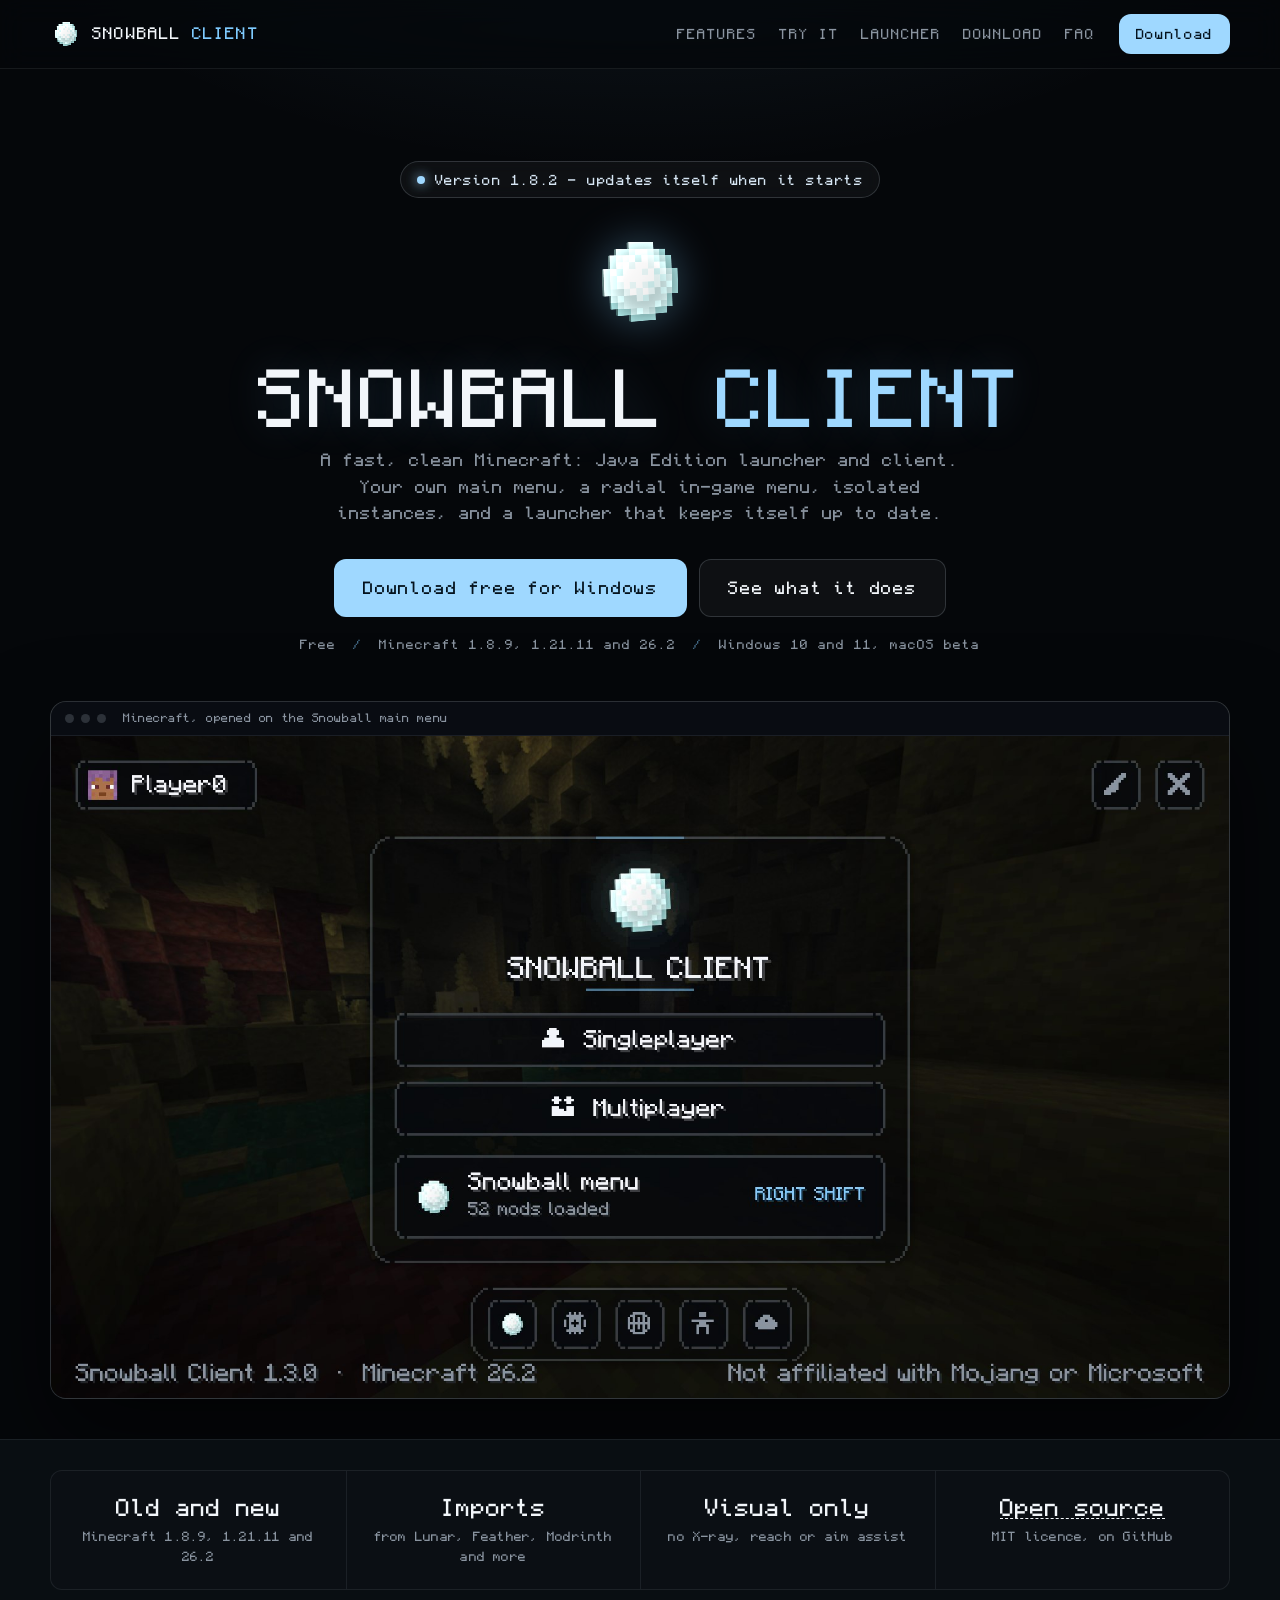
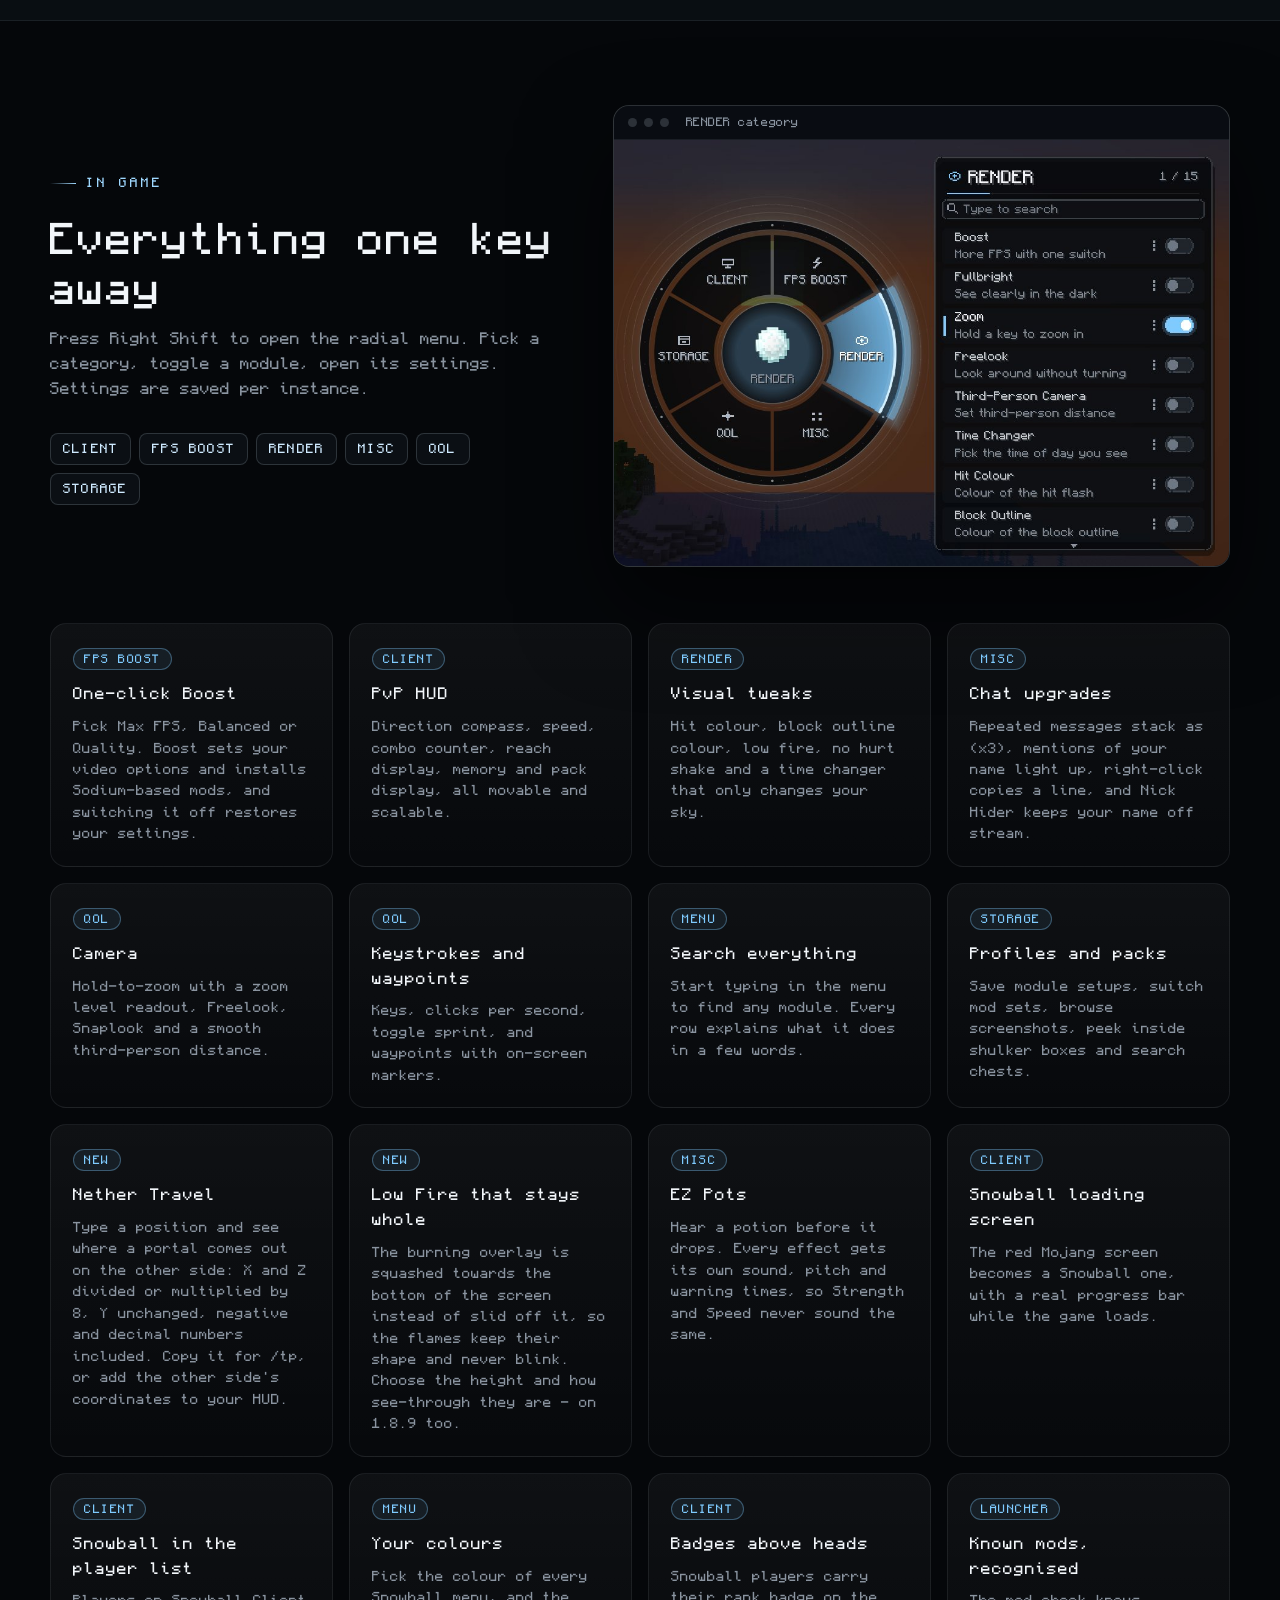
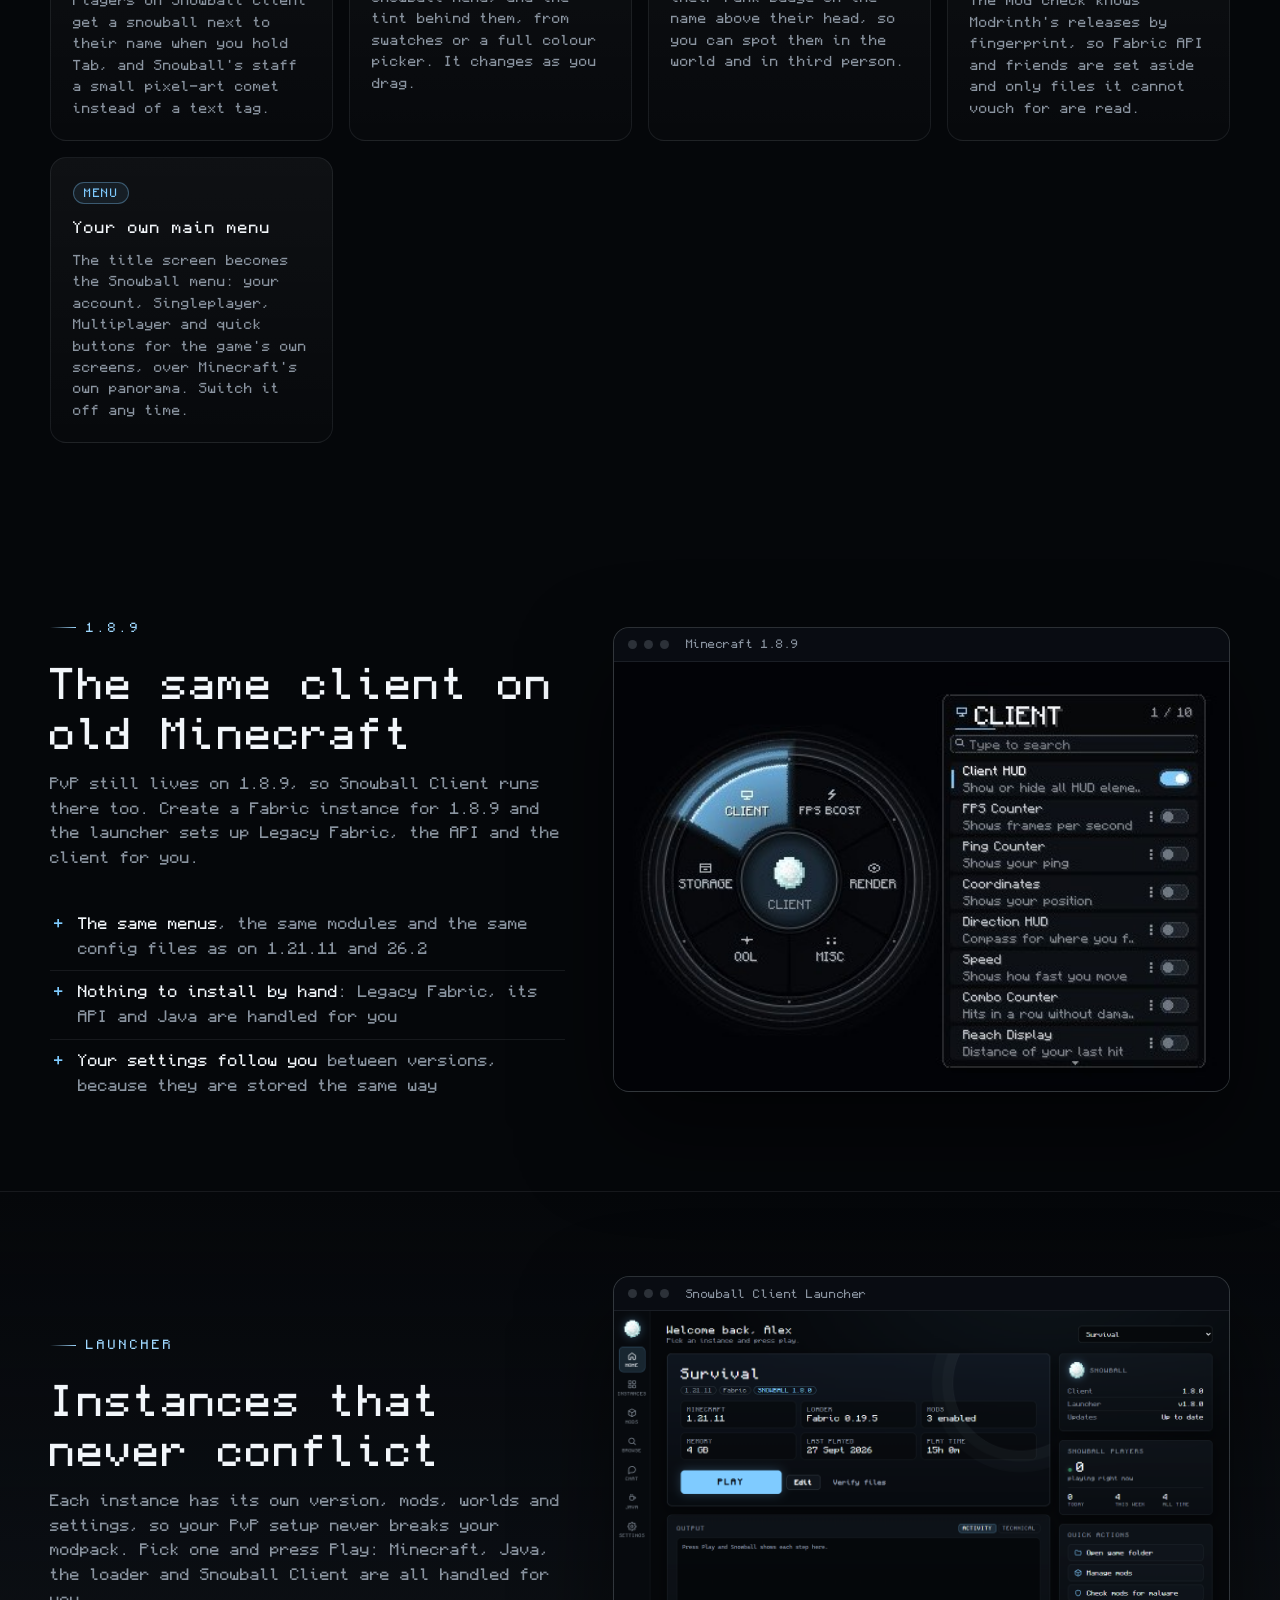
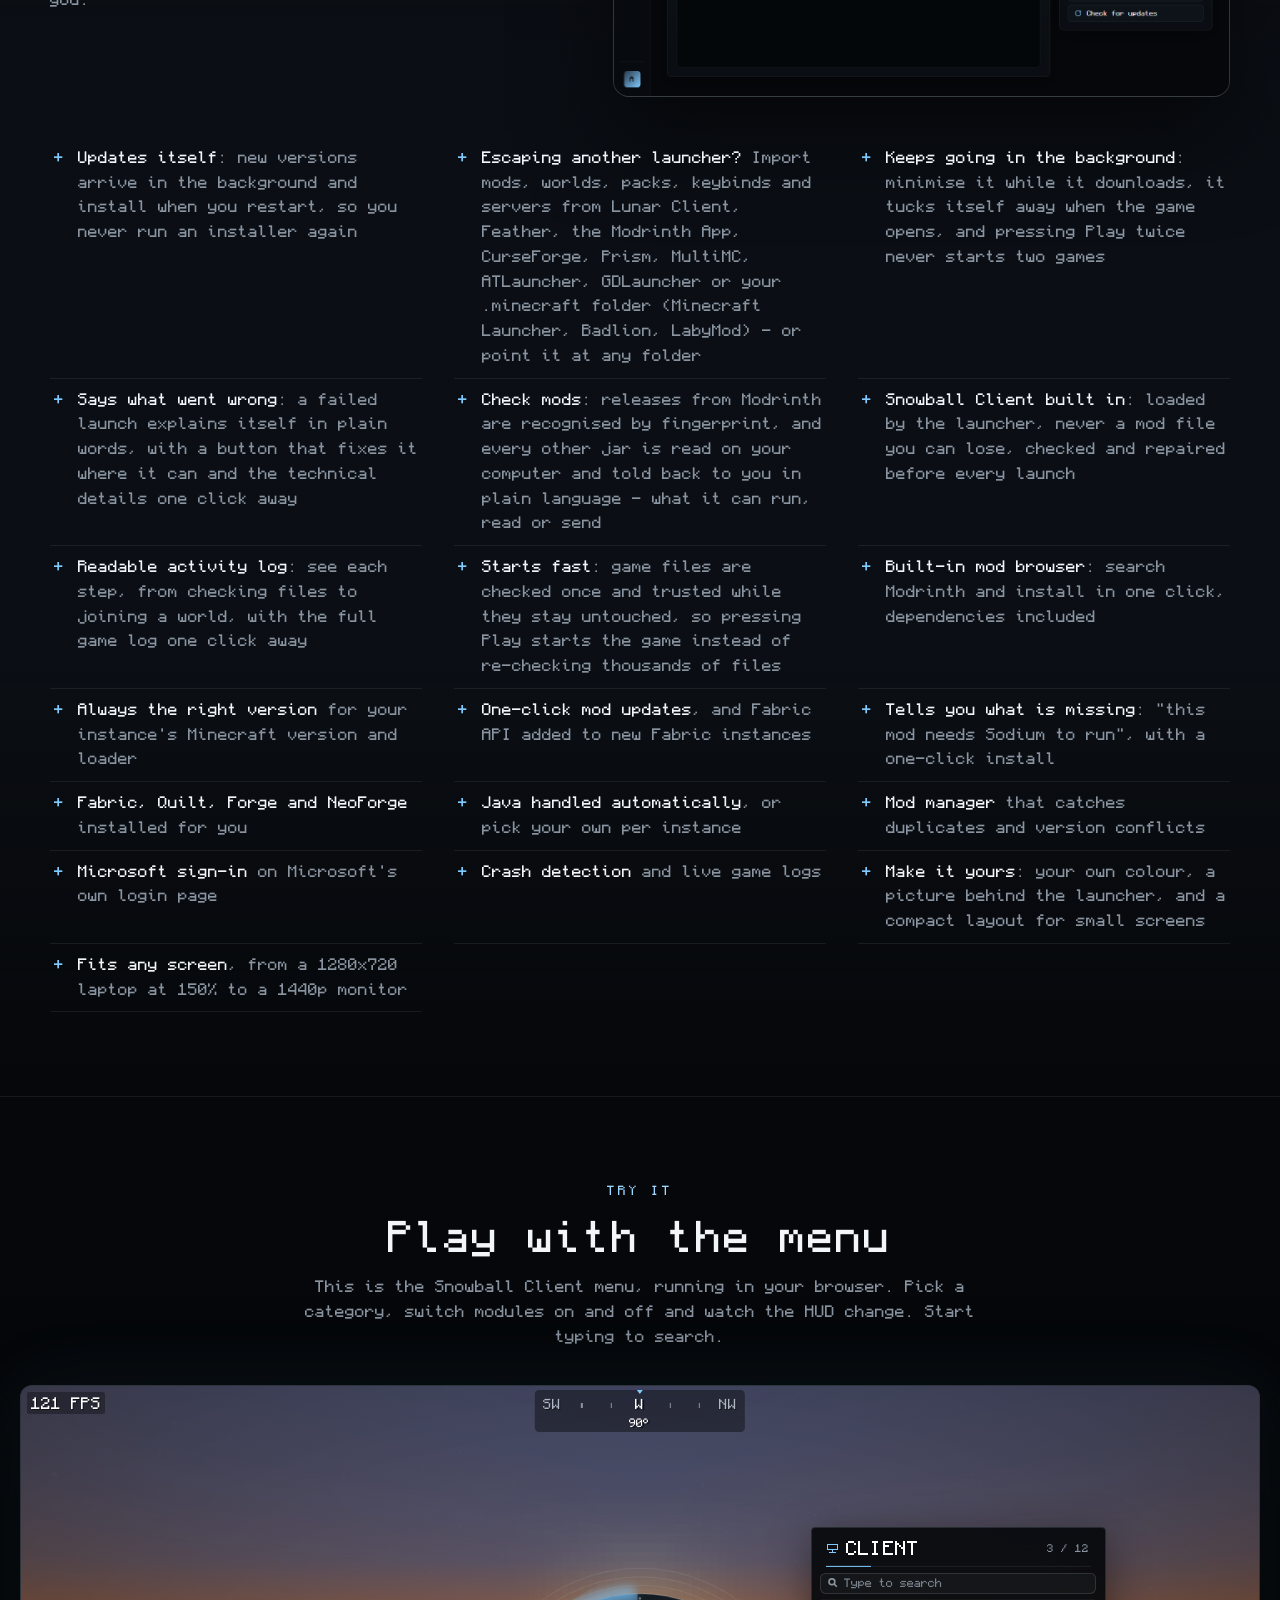
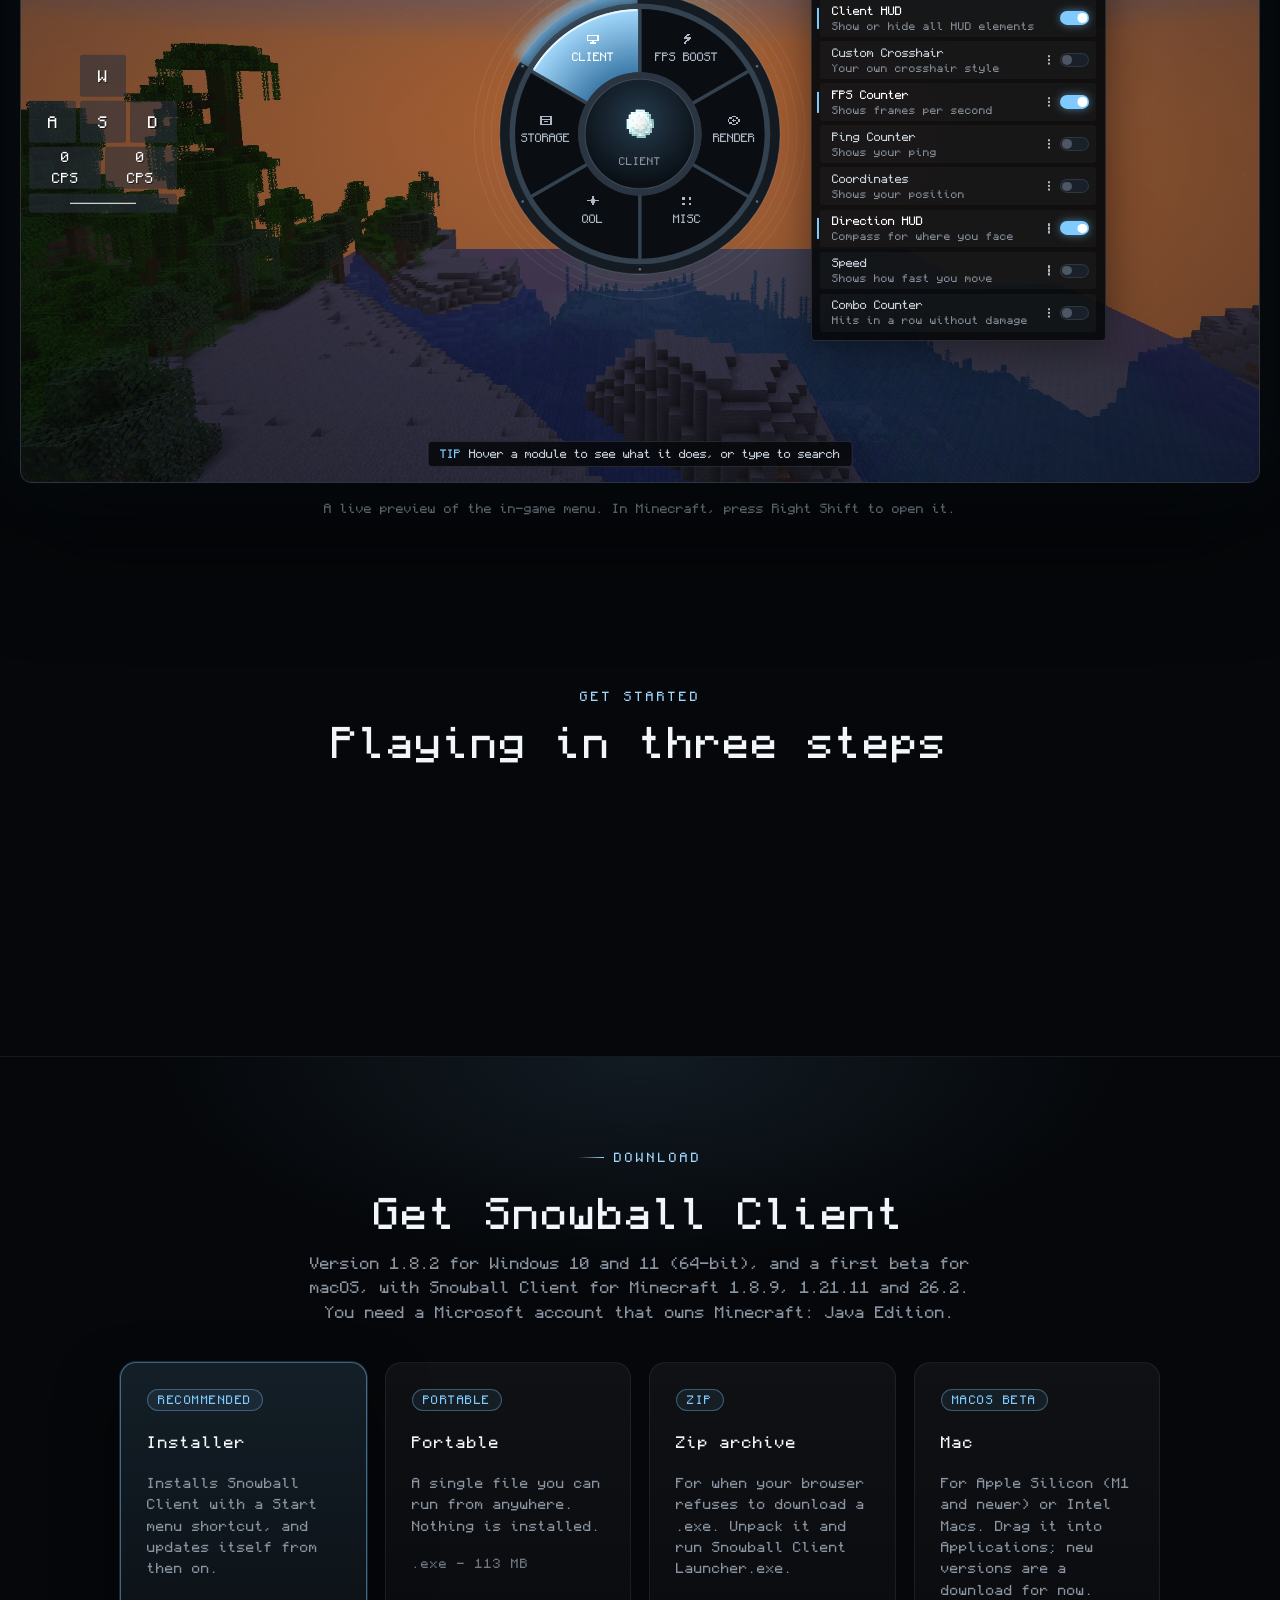
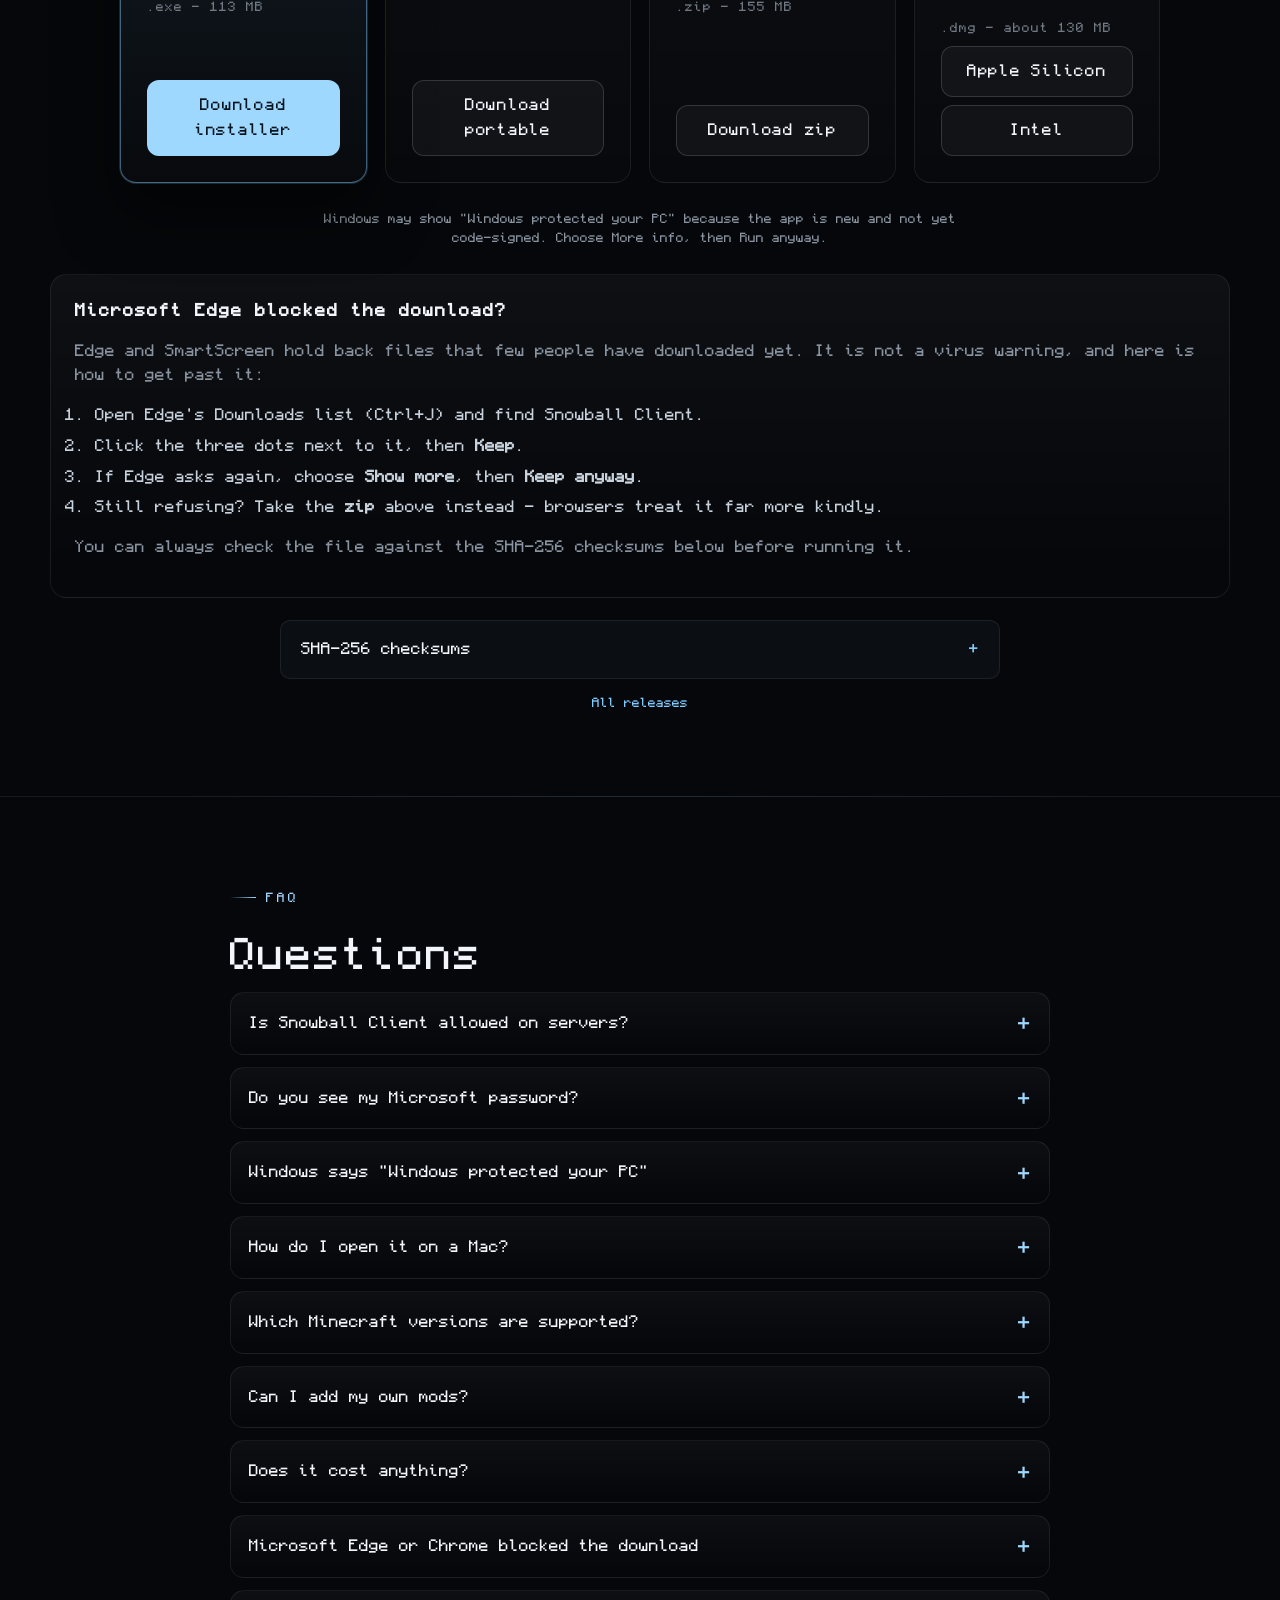
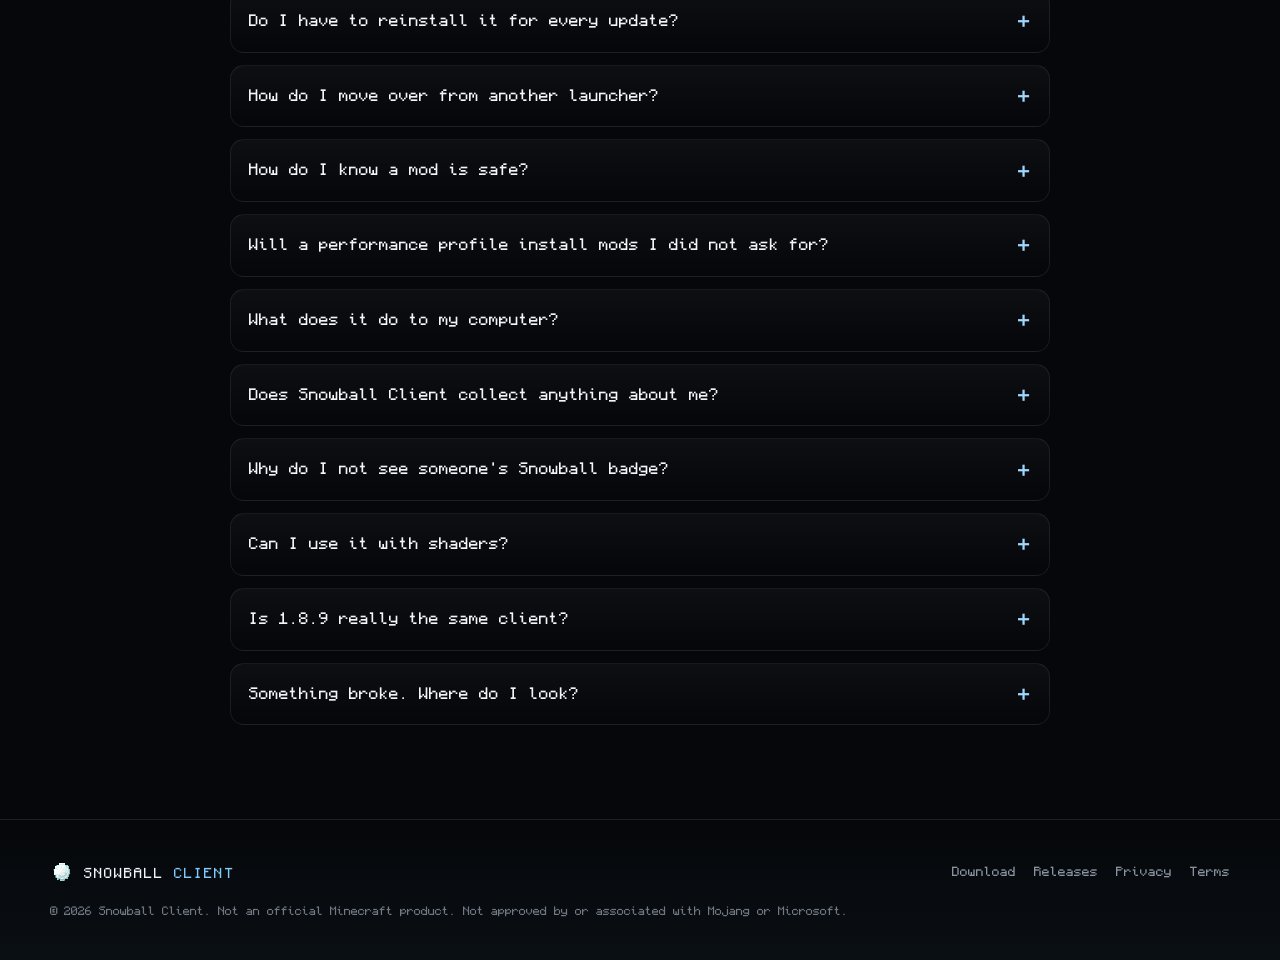
==== index.html @ dfc3d3fc "1.8.2: downloads and checksums; 1.7.0 to 1.8.1 need one manual install" ====
<!doctype html>
<html lang="en">
  <head>
    <meta charset="utf-8" />
    <meta name="viewport" content="width=device-width, initial-scale=1" />
    <title>Snowball Client - Minecraft launcher and client</title>
    <meta name="description" content="Snowball Client is a free Minecraft: Java Edition launcher with a built-in client for 1.8.9, 1.21.11 and 26.2: its own main menu, a radial in-game menu, HUD modules, one-click performance mods, a mod browser and isolated instances." />
    <link rel="canonical" href="https://snowball.krakensmp.xyz/" />
    <meta property="og:type" content="website" />
    <meta property="og:url" content="https://snowball.krakensmp.xyz/" />
    <meta property="og:title" content="Snowball Client" />
    <meta property="og:description" content="A clean, fast Minecraft launcher and client. Instances, performance profiles and a radial in-game menu." />
    <meta property="og:image" content="https://snowball.krakensmp.xyz/assets/menu-client.jpg" />
    <meta name="twitter:card" content="summary_large_image" />
    <meta name="theme-color" content="#05070a" />
    <link rel="icon" type="image/png" href="assets/logo.png" />
    <link rel="stylesheet" href="styles.css?v=5" />
    <link rel="stylesheet" href="demo.css?v=1" />
    <link rel="stylesheet" href="refresh.css?v=1" />
    <link rel="stylesheet" href="polish.css?v=2" />
    <script>document.documentElement.classList.add('js');</script>
  </head>
  <body>
    <header class="site-header">
      <div class="wrap">
        <a class="brand" href="index.html"><img src="assets/logo.png" alt="" />SNOWBALL <span>CLIENT</span></a>
        <nav class="nav" aria-label="Main">
          <a href="#features">FEATURES</a>
          <a href="#try">TRY IT</a>
          <a href="#launcher">LAUNCHER</a>
          <a href="#download">DOWNLOAD</a>
          <a href="#faq">FAQ</a>
        </nav>
        <a class="btn primary small" href="#download">Download</a>
      </div>
    </header>

    <main>
      <section class="hero">
        <div class="snow" aria-hidden="true"></div>
        <div class="wrap">
          <a class="pill" href="#download"><span class="dot"></span>Version 1.8.2 - updates itself when it starts</a>
          <img class="hero-logo" src="assets/logo.png" alt="Snowball Client logo" width="112" height="112" />
          <h1>SNOWBALL <span>CLIENT</span></h1>
          <p class="lead">A fast, clean Minecraft: Java Edition launcher and client. Your own main menu, a radial in-game menu, isolated instances, and a launcher that keeps itself up to date.</p>
          <div class="hero-actions">
            <a class="btn primary big" href="#download">Download free for Windows</a>
            <a class="btn big" href="#features">See what it does</a>
          </div>
          <p class="hero-meta">Free <b>/</b> Minecraft 1.8.9, 1.21.11 and 26.2 <b>/</b> Windows 10 and 11, macOS beta</p>

          <figure class="window hero-shot reveal">
            <div class="window-bar"><i></i><i></i><i></i><span>Minecraft, opened on the Snowball main menu</span></div>
            <img src="assets/menu-main.jpg" alt="The Snowball Client main menu in Minecraft: the logo, Singleplayer, Multiplayer and a Snowball menu card over the game's panorama" width="1920" height="1080" />
          </figure>
        </div>
      </section>

      <section class="stats-band" aria-label="At a glance">
        <div class="wrap stats facts">
          <div><strong>Old and new</strong><span>Minecraft 1.8.9, 1.21.11 and 26.2</span></div>
          <div><strong>Imports</strong><span>from Lunar, Feather, Modrinth and more</span></div>
          <div><strong>Visual only</strong><span>no X-ray, reach or aim assist</span></div>
          <div><strong><a href="https://github.com/met4a/snowball-client">Open source</a></strong><span>MIT licence, on GitHub</span></div>
        </div>
      </section>

      <section id="features">
        <div class="wrap">
          <div class="split reveal">
            <div>
              <p class="section-title">IN GAME</p>
              <h2 class="section-heading">Everything one key away</h2>
              <p class="section-lead">Press Right Shift to open the radial menu. Pick a category, toggle a module, open its settings. Settings are saved per instance.</p>
              <ul class="cats">
                <li>CLIENT</li><li>FPS BOOST</li><li>RENDER</li><li>MISC</li><li>QOL</li><li>STORAGE</li>
              </ul>
            </div>
            <figure class="window">
              <div class="window-bar"><i></i><i></i><i></i><span>RENDER category</span></div>
              <img src="assets/menu-render.jpg" alt="The RENDER category of the radial menu, each module with a short description" width="1010" height="700" loading="lazy" />
            </figure>
          </div>

          <div class="grid">
            <div class="card reveal"><span class="tag">FPS BOOST</span><h3>One-click Boost</h3><p>Pick Max FPS, Balanced or Quality. Boost sets your video options and installs Sodium-based mods, and switching it off restores your settings.</p></div>
            <div class="card reveal"><span class="tag">CLIENT</span><h3>PvP HUD</h3><p>Direction compass, speed, combo counter, reach display, memory and pack display, all movable and scalable.</p></div>
            <div class="card reveal"><span class="tag">RENDER</span><h3>Visual tweaks</h3><p>Hit colour, block outline colour, low fire, no hurt shake and a time changer that only changes your sky.</p></div>
            <div class="card reveal"><span class="tag">MISC</span><h3>Chat upgrades</h3><p>Repeated messages stack as (x3), mentions of your name light up, right-click copies a line, and Nick Hider keeps your name off stream.</p></div>
            <div class="card reveal"><span class="tag">QOL</span><h3>Camera</h3><p>Hold-to-zoom with a zoom level readout, Freelook, Snaplook and a smooth third-person distance.</p></div>
            <div class="card reveal"><span class="tag">QOL</span><h3>Keystrokes and waypoints</h3><p>Keys, clicks per second, toggle sprint, and waypoints with on-screen markers.</p></div>
            <div class="card reveal"><span class="tag">MENU</span><h3>Search everything</h3><p>Start typing in the menu to find any module. Every row explains what it does in a few words.</p></div>
            <div class="card reveal"><span class="tag">STORAGE</span><h3>Profiles and packs</h3><p>Save module setups, switch mod sets, browse screenshots, peek inside shulker boxes and search chests.</p></div>
            <div class="card reveal"><span class="tag">NEW</span><h3>Nether Travel</h3><p>Type a position and see where a portal comes out on the other side: X and Z divided or multiplied by 8, Y unchanged, negative and decimal numbers included. Copy it for /tp, or add the other side's coordinates to your HUD.</p></div>
            <div class="card reveal"><span class="tag">NEW</span><h3>Low Fire that stays whole</h3><p>The burning overlay is squashed towards the bottom of the screen instead of slid off it, so the flames keep their shape and never blink. Choose the height and how see-through they are - on 1.8.9 too.</p></div>
            <div class="card reveal"><span class="tag">MISC</span><h3>EZ Pots</h3><p>Hear a potion before it drops. Every effect gets its own sound, pitch and warning times, so Strength and Speed never sound the same.</p></div>
            <div class="card reveal"><span class="tag">CLIENT</span><h3>Snowball loading screen</h3><p>The red Mojang screen becomes a Snowball one, with a real progress bar while the game loads.</p></div>
            <div class="card reveal"><span class="tag">CLIENT</span><h3>Snowball in the player list</h3><p>Players on Snowball Client get a snowball next to their name when you hold Tab, and Snowball's staff a small pixel-art comet instead of a text tag.</p></div>
            <div class="card reveal"><span class="tag">MENU</span><h3>Your colours</h3><p>Pick the colour of every Snowball menu, and the tint behind them, from swatches or a full colour picker. It changes as you drag.</p></div>
            <div class="card reveal"><span class="tag">CLIENT</span><h3>Badges above heads</h3><p>Snowball players carry their rank badge on the name above their head, so you can spot them in the world and in third person.</p></div>
            <div class="card reveal"><span class="tag">LAUNCHER</span><h3>Known mods, recognised</h3><p>The mod check knows Modrinth's releases by fingerprint, so Fabric API and friends are set aside and only files it cannot vouch for are read.</p></div>
            <div class="card reveal"><span class="tag">MENU</span><h3>Your own main menu</h3><p>The title screen becomes the Snowball menu: your account, Singleplayer, Multiplayer and quick buttons for the game's own screens, over Minecraft's own panorama. Switch it off any time.</p></div>
          </div>
        </div>
      </section>

      <section id="legacy">
        <div class="wrap split reveal">
          <div>
            <p class="section-title">1.8.9</p>
            <h2 class="section-heading">The same client on old Minecraft</h2>
            <p class="section-lead">PvP still lives on 1.8.9, so Snowball Client runs there too. Create a Fabric instance for 1.8.9 and the launcher sets up Legacy Fabric, the API and the client for you.</p>
            <ul class="checks">
              <li><strong>The same menus</strong>, the same modules and the same config files as on 1.21.11 and 26.2</li>
              <li><strong>Nothing to install by hand</strong>: Legacy Fabric, its API and Java are handled for you</li>
              <li><strong>Your settings follow you</strong> between versions, because they are stored the same way</li>
            </ul>
          </div>
          <figure class="window">
            <div class="window-bar"><i></i><i></i><i></i><span>Minecraft 1.8.9</span></div>
            <img src="assets/menu-189.jpg?v=2" alt="The Snowball Client radial menu running on Minecraft 1.8.9" width="474" height="330" loading="lazy" />
          </figure>
        </div>
      </section>

      <section id="launcher" class="alt">
        <div class="wrap">
          <div class="split reverse reveal launcher-intro">
            <div>
              <p class="section-title">LAUNCHER</p>
              <h2 class="section-heading">Instances that never conflict</h2>
              <p class="section-lead">Each instance has its own version, mods, worlds and settings, so your PvP setup never breaks your modpack. Pick one and press Play: Minecraft, Java, the loader and Snowball Client are all handled for you.</p>
            </div>
            <figure class="window">
              <div class="window-bar"><i></i><i></i><i></i><span>Snowball Client Launcher</span></div>
              <img src="assets/launcher-home.png?v=3" alt="The Snowball Client launcher home page: the selected instance with its version, loader, mods and memory, a Play button, and the Snowball player count" width="1280" height="800" loading="lazy" />
            </figure>
          </div>
          <ul class="checks columns reveal">
              <li><strong>Updates itself</strong>: new versions arrive in the background and install when you restart, so you never run an installer again</li>
              <li><strong>Escaping another launcher?</strong> Import mods, worlds, packs, keybinds and servers from Lunar Client, Feather, the Modrinth App, CurseForge, Prism, MultiMC, ATLauncher, GDLauncher or your .minecraft folder (Minecraft Launcher, Badlion, LabyMod) - or point it at any folder</li>
              <li><strong>Keeps going in the background</strong>: minimise it while it downloads, it tucks itself away when the game opens, and pressing Play twice never starts two games</li>
              <li><strong>Says what went wrong</strong>: a failed launch explains itself in plain words, with a button that fixes it where it can and the technical details one click away</li>
              <li><strong>Check mods</strong>: releases from Modrinth are recognised by fingerprint, and every other jar is read on your computer and told back to you in plain language - what it can run, read or send</li>
              <li><strong>Snowball Client built in</strong>: loaded by the launcher, never a mod file you can lose, checked and repaired before every launch</li>
              <li><strong>Readable activity log</strong>: see each step, from checking files to joining a world, with the full game log one click away</li>
              <li><strong>Starts fast</strong>: game files are checked once and trusted while they stay untouched, so pressing Play starts the game instead of re-checking thousands of files</li>
              <li><strong>Built-in mod browser</strong>: search Modrinth and install in one click, dependencies included</li>
              <li><strong>Always the right version</strong> for your instance's Minecraft version and loader</li>
              <li><strong>One-click mod updates</strong>, and Fabric API added to new Fabric instances</li>
              <li><strong>Tells you what is missing</strong>: "this mod needs Sodium to run", with a one-click install</li>
              <li><strong>Fabric, Quilt, Forge and NeoForge</strong> installed for you</li>
              <li><strong>Java handled automatically</strong>, or pick your own per instance</li>
              <li><strong>Mod manager</strong> that catches duplicates and version conflicts</li>
              <li><strong>Microsoft sign-in</strong> on Microsoft's own login page</li>
              <li><strong>Crash detection</strong> and live game logs</li>
              <li><strong>Make it yours</strong>: your own colour, a picture behind the launcher, and a compact layout for small screens</li>
              <li><strong>Fits any screen</strong>, from a 1280x720 laptop at 150% to a 1440p monitor</li>
          </ul>
        </div>
      </section>

      <section id="try">
        <div class="wrap wide">
          <p class="section-title center">TRY IT</p>
          <h2 class="section-heading center">Play with the menu</h2>
          <p class="section-lead center">This is the Snowball Client menu, running in your browser. Pick a category, switch modules on and off and watch the HUD change. Start typing to search.</p>
          <div class="demo" id="demo">
            <div class="demo-in">
              <div class="demo-scene" aria-hidden="true"></div>
              <div class="demo-hud" aria-hidden="true">
                <div class="hud-tl">
                  <span class="hud-text" data-hud="fps_counter"><span data-v="fps">144</span> FPS</span>
                  <span class="hud-text" data-hud="ping_display"><span data-v="ping">21</span> ms</span>
                  <span class="hud-text" data-hud="coordinates">XYZ 118 101 178  WEST</span>
                  <span class="hud-text" data-hud="cps_counter"><span data-v="cps">0 | 0</span> CPS</span>
                  <span class="hud-text" data-hud="speed_display"><span data-v="speed">0.00</span> b/s</span>
                </div>
                <div class="hud-tr">
                  <span class="hud-text" data-hud="clock" data-v="clock">12:00</span>
                  <span class="hud-text" data-hud="session_timer">Session <span data-v="session">00:00</span></span>
                  <span class="hud-text" data-hud="server_info">krakensmp.xyz</span>
                  <span class="hud-text" data-hud="memory_usage">Mem <span data-v="mem">34%  1394/4096 MB</span></span>
                </div>
                <div class="hud-dir" data-hud="direction_hud">
                  <div class="hud-dir-strip"></div>
                  <span class="deg" data-v="deg">90&deg;</span>
                </div>
                <div class="hud-center">
                  <span class="hud-text" data-hud="combo_counter" data-needs="combat"><span data-v="combo">0</span> Combo</span>
                  <span class="hud-text" data-hud="reach_display" data-needs="combat"><span data-v="reach">0.00</span> blocks</span>
                </div>
                <div class="hud-keys" data-hud="keystrokes">
                  <span class="hud-key w" data-key="w">W</span>
                  <span class="hud-key a" data-key="a">A</span>
                  <span class="hud-key" data-key="s">S</span>
                  <span class="hud-key" data-key="d">D</span>
                  <span class="hud-key wide3" data-key="lmb"><span data-v="lcps">0</span> CPS</span>
                  <span class="hud-key wide3" data-key="rmb"><span data-v="rcps">0</span> CPS</span>
                  <span class="hud-key space" data-key="space"></span>
                </div>
                <div class="hud-text hud-sprint" data-hud="toggle_sprint">[Sprinting (Toggled)]</div>
                <div class="hud-toast"><b></b><span></span></div>
              </div>
              <svg class="wheel" viewBox="-124 -124 248 248" aria-label="Menu categories"></svg>
              <div class="panel" role="group"></div>
              <p class="demo-tip" aria-live="polite"></p>
            </div>
            <noscript><img src="assets/menu-client.jpg" alt="The Snowball Client radial menu in game" width="1920" height="1080" /></noscript>
          </div>
          <p class="note demo-note">A live preview of the in-game menu. In Minecraft, press Right Shift to open it.</p>
        </div>
      </section>
      <script src="demo.js?v=3" defer></script>

      <section class="steps-section">
        <div class="wrap">
          <p class="section-title center">GET STARTED</p>
          <h2 class="section-heading center">Playing in three steps</h2>
          <ol class="steps">
            <li class="card reveal"><span class="num">1</span><h3>Download</h3><p>Grab the installer or the portable version below.</p></li>
            <li class="card reveal"><span class="num">2</span><h3>Sign in</h3><p>Use your Microsoft account on Microsoft's own login page.</p></li>
            <li class="card reveal"><span class="num">3</span><h3>Press Play</h3><p>The launcher downloads Minecraft, Java and your mods for you.</p></li>
          </ol>
        </div>
      </section>

      <section id="download" class="download">
        <div class="wrap">
          <p class="section-title">DOWNLOAD</p>
          <h2 class="section-heading">Get Snowball Client</h2>
          <p class="section-lead center">Version 1.8.2 for Windows 10 and 11 (64-bit), and a first beta for macOS, with Snowball Client for Minecraft 1.8.9, 1.21.11 and 26.2. You need a Microsoft account that owns Minecraft: Java Edition.</p>
          <div class="options">
            <div class="card featured reveal">
              <span class="tag">RECOMMENDED</span>
              <h3>Installer</h3>
              <p>Installs Snowball Client with a Start menu shortcut, and updates itself from then on.</p>
              <p class="size">.exe - 113 MB</p>
              <a class="btn primary" href="https://github.com/met4a/snowball-website/releases/download/v1.8.2/SnowballClient-1.8.2-setup.exe">Download installer</a>
            </div>
            <div class="card reveal">
              <span class="tag">PORTABLE</span>
              <h3>Portable</h3>
              <p>A single file you can run from anywhere. Nothing is installed.</p>
              <p class="size">.exe - 113 MB</p>
              <a class="btn" href="https://github.com/met4a/snowball-website/releases/download/v1.8.2/SnowballClient-1.8.2-portable.exe">Download portable</a>
            </div>
            <div class="card reveal">
              <span class="tag">ZIP</span>
              <h3>Zip archive</h3>
              <p>For when your browser refuses to download a .exe. Unpack it and run Snowball Client Launcher.exe.</p>
              <p class="size">.zip - 155 MB</p>
              <a class="btn" href="https://github.com/met4a/snowball-website/releases/download/v1.8.2/SnowballClient-1.8.2-win.zip">Download zip</a>
            </div>
            <div class="card reveal">
              <span class="tag">MACOS BETA</span>
              <h3>Mac</h3>
              <p>For Apple Silicon (M1 and newer) or Intel Macs. Drag it into Applications; new versions are a download for now.</p>
              <p class="size">.dmg - about 130 MB</p>
              <a class="btn" href="https://github.com/met4a/snowball-website/releases/download/v1.8.2/SnowballClient-1.8.2-mac-arm64.dmg">Apple Silicon</a>
              <a class="btn" href="https://github.com/met4a/snowball-website/releases/download/v1.8.2/SnowballClient-1.8.2-mac-x64.dmg">Intel</a>
            </div>
          </div>
          <p class="note">Windows may show "Windows protected your PC" because the app is new and not yet code-signed. Choose More info, then Run anyway.</p>
          <div class="help">
            <h3>Microsoft Edge blocked the download?</h3>
            <p class="muted">Edge and SmartScreen hold back files that few people have downloaded yet. It is not a virus warning, and here is how to get past it:</p>
            <ol>
              <li>Open Edge's Downloads list (Ctrl+J) and find Snowball Client.</li>
              <li>Click the three dots next to it, then <strong>Keep</strong>.</li>
              <li>If Edge asks again, choose <strong>Show more</strong>, then <strong>Keep anyway</strong>.</li>
              <li>Still refusing? Take the <strong>zip</strong> above instead - browsers treat it far more kindly.</li>
            </ol>
            <p class="muted">You can always check the file against the SHA-256 checksums below before running it.</p>
          </div>
          <details class="checksums">
            <summary>SHA-256 checksums</summary>
            <dl>
              <dt>SnowballClient-1.8.2-setup.exe</dt>
              <dd>87f083ec53f32f8326391cddd251edd2193c58995ef071206adf6ec8c9189d6c</dd>
              <dt>SnowballClient-1.8.2-portable.exe</dt>
              <dd>5b19e038ae32e0edf63d99652b402710dce9951f8f550dc5cf481daa2432a020</dd>
              <dt>SnowballClient-1.8.2-win.zip</dt>
              <dd>bcf3b6002830cc2439a2c548532c464c968fea74ab891a8b6f2795d48286507a</dd>
              <dt>SnowballClient-1.8.2-mac-arm64.dmg</dt>
              <dd>ba978aae46f5c2aebd6f9dcc38c2ff895f90e1c8afe27fa8f0156463dedeaca7</dd>
              <dt>SnowballClient-1.8.2-mac-x64.dmg</dt>
              <dd>abbbc5840a8fc8dd0e438a4c459363fe9a8a5837b9a51956bc9f11f3f7dfc3fa</dd>
            </dl>
          </details>
          <p class="note"><a href="https://github.com/met4a/snowball-website/releases">All releases</a></p>
        </div>
      </section>

      <section id="faq">
        <div class="wrap narrow">
          <p class="section-title">FAQ</p>
          <h2 class="section-heading">Questions</h2>
          <details>
            <summary>Is Snowball Client allowed on servers?</summary>
            <p>Snowball Client only adds visual, interface and quality-of-life features. It has no hacks such as X-ray, ESP, reach, aim assist or auto clickers. Some servers ban all client mods, so always follow each server's rules.</p>
          </details>
          <details>
            <summary>Do you see my Microsoft password?</summary>
            <p>No. You sign in on Microsoft's own page. The launcher only receives a sign-in token from Microsoft, which is encrypted on your computer and never sent to us.</p>
          </details>
          <details>
            <summary>Windows says "Windows protected your PC"</summary>
            <p>This appears for new apps that are not code-signed yet. Choose More info, then Run anyway. You can compare the file with the SHA-256 checksums in the download section.</p>
          </details>
          <details>
            <summary>How do I open it on a Mac?</summary>
            <p>The Mac build is not signed with an Apple certificate yet, so the first time macOS says it cannot check it. Open System Settings, then Privacy &amp; Security, and choose Open Anyway next to Snowball Client (or Control-click the app and choose Open). This is a first beta: on GitHub's Mac machines it starts Minecraft 1.21.11 with Snowball Client on Apple Silicon and Intel, and 26.2 on Apple Silicon. Minecraft 1.8.9 and 26.2 on Intel could not be checked there, because those machines have no graphics card - tell us how they run on yours. Minecraft 1.12.2 and older need Rosetta 2 on Apple Silicon.</p>
          </details>
          <details>
            <summary>Which Minecraft versions are supported?</summary>
            <p>The launcher runs any Java Edition version. Snowball Client itself is built for Minecraft 1.8.9, 1.21.11 and 26.2, and is set up automatically when you create a Fabric instance for one of them (1.8.9 uses Legacy Fabric).</p>
          </details>
          <details>
            <summary>Can I add my own mods?</summary>
            <p>Yes. Each instance has its own mods folder and the Mods page shows what is installed, warns about duplicates and version conflicts, and lets you turn mods on and off.</p>
          </details>
          <details>
            <summary>Does it cost anything?</summary>
            <p>No. Snowball Client is free, with nothing to buy inside it. You still need to own Minecraft: Java Edition.</p>
          </details>
          <details>
            <summary>Microsoft Edge or Chrome blocked the download</summary>
            <p>Browsers hold back files that few people have downloaded yet. In Edge, open Downloads (Ctrl+J), click the three dots next to the file and choose Keep, then Show more and Keep anyway. Chrome hides the same choice under the arrow next to the download. If your browser will not budge, download the zip instead: browsers rarely block those.</p>
          </details>
          <details>
            <summary>Do I have to reinstall it for every update?</summary>
            <p>No. The launcher updates itself when it starts: if a new version is out it is installed and Snowball restarts into it, waiting if a game is running, and your instances, mods and settings are untouched. Two exceptions: versions 1.6.2 and older had a fault that stopped them updating, and versions 1.7.0 to 1.8.1 refuse every update with "not signed by the application owner", because they ask for a code-signing certificate Snowball does not have yet. On any of those, download the installer above and run it once - from 1.8.2 on, Snowball updates itself. The portable build cannot replace itself, so it tells you when a new file is on the website.</p>
          </details>
          <details>
            <summary>How do I move over from another launcher?</summary>
            <p>Open Instances and choose Import from another launcher. Snowball looks for Lunar Client, Feather, the Modrinth App, CurseForge, Prism, MultiMC, ATLauncher, GDLauncher and your .minecraft folder (used by the Minecraft Launcher, Badlion and LabyMod), and copies what you pick: mods, settings, resource packs, shader packs, worlds, keybinds and servers. Lunar and Feather keep your mods per Minecraft version, so each version is offered on its own. Using something else? Choose its folder. Nothing is moved or deleted, so your old launcher keeps working exactly as it did.</p>
          </details>
          <details>
            <summary>How do I know a mod is safe?</summary>
            <p>The Mods page has a Check mods button. Mods downloaded from Modrinth are recognised by their fingerprint (a SHA-1 checksum - only that is sent, never the file) and set aside as known releases. Every other jar is read on your computer and reported in plain language: whether it can run programs, read your Discord or browser folders, reach your Minecraft session, or send data to a webhook. The report always shows which file matched so you can judge for yourself.</p>
          </details>
          <details>
            <summary>Will a performance profile install mods I did not ask for?</summary>
            <p>No. Profiles use the optimisation mods your instance already has and skip the rest, so picking one never downloads anything. If you would rather Snowball fetched them for you, turn on "Install optimisation mods" in Settings.</p>
          </details>
          <details>
            <summary>What does it do to my computer?</summary>
            <p>It keeps everything in one folder (Settings shows you where), downloads Minecraft, Java and the mods you ask for, and writes nothing to the registry beyond what the installer needs for its own shortcut and uninstaller. Uninstalling removes the app; your instances stay until you delete that folder.</p>
          </details>
          <details>
            <summary>Does Snowball Client collect anything about me?</summary>
            <p>No accounts, no tracking and no telemetry. Sign-in happens on Microsoft's own page, the token is encrypted on your computer, and logs stay on your disk with tokens redacted. Snowball's own server only hears about you for chat and for your badge - the <a href="privacy.html">privacy page</a> lists exactly what.</p>
          </details>
          <details>
            <summary>Why do I not see someone's Snowball badge?</summary>
            <p>A badge only shows while that player is playing with Snowball Client. Somebody who used it once and now plays on another client has no badge, and it goes a few minutes after they close the game. You can hide your own under Menu &amp; Accessibility, "Show others I use Snowball".</p>
          </details>
          <details>
            <summary>Can I use it with shaders?</summary>
            <p>Yes. Install Iris and Sodium in the instance (the mod browser has both) and your shader packs work as usual. Snowball Client's own features are drawn on top and do not replace the renderer.</p>
          </details>
          <details>
            <summary>Is 1.8.9 really the same client?</summary>
            <p>Yes. The same menus, modules, HUD and config files, built against Legacy Fabric for 1.8.9. The launcher sets up the loader, the API and the right Java version when you create the instance.</p>
          </details>
          <details>
            <summary>Something broke. Where do I look?</summary>
            <p>The Home page shows a readable activity log while the game starts, with the full technical log one tab away, and Settings has a button that opens the launcher's log folder. Crashes open a window with the crash report path.</p>
          </details>
        </div>
      </section>
    </main>

    <footer>
      <div class="wrap">
        <a class="brand small" href="index.html"><img src="assets/logo.png" alt="" />SNOWBALL <span>CLIENT</span></a>
        <div class="links">
          <a href="#download">Download</a>
          <a href="https://github.com/met4a/snowball-website/releases">Releases</a>
          <a href="privacy.html">Privacy</a>
          <a href="terms.html">Terms</a>
        </div>
        <p class="disclaimer">&copy; 2026 Snowball Client. Not an official Minecraft product. Not approved by or associated with Mojang or Microsoft.</p>
      </div>
    </footer>

    <script>
      (function () {
        var reduce = window.matchMedia('(prefers-reduced-motion: reduce)').matches;
        var items = document.querySelectorAll('.reveal');
        if (reduce || !('IntersectionObserver' in window)) {
          items.forEach(function (el) { el.classList.add('in'); });
        } else {
          var io = new IntersectionObserver(function (entries) {
            entries.forEach(function (e) {
              if (e.isIntersecting) { e.target.classList.add('in'); io.unobserve(e.target); }
            });
          }, { rootMargin: '0px 0px -8% 0px' });
          items.forEach(function (el) { io.observe(el); });
        }
        if (reduce) return;
        var snow = document.querySelector('.snow');
        for (var i = 0; i < 36; i++) {
          var f = document.createElement('i');
          var size = 2 + Math.floor(Math.random() * 3);
          f.style.left = (Math.random() * 100) + '%';
          f.style.width = f.style.height = size + 'px';
          f.style.opacity = (0.25 + Math.random() * 0.5).toFixed(2);
          f.style.animationDuration = (9 + Math.random() * 12).toFixed(1) + 's';
          f.style.animationDelay = (-Math.random() * 20).toFixed(1) + 's';
          snow.appendChild(f);
        }
      })();
    </script>
  </body>
</html>
---- styles.css ----
@font-face {
  font-family: 'Monocraft';
  src: url('assets/fonts/monocraft.ttf') format('truetype');
  font-display: swap;
}

:root {
  --bg: #05070a;
  --surface: #0b0f14;
  --surface-2: #10151c;
  --border: rgba(221, 243, 255, 0.08);
  --border-strong: rgba(221, 243, 255, 0.16);
  --accent: #7fcbff;
  --accent-soft: rgba(127, 203, 255, 0.14);
  --text: #f2f6fa;
  --muted: #8a94a0;
  --radius: 12px;
  --max: 1120px;
}

* {
  box-sizing: border-box;
}

html {
  scroll-behavior: smooth;
  scroll-padding-top: 76px;
}

@media (prefers-reduced-motion: reduce) {
  html {
    scroll-behavior: auto;
  }
}

body {
  margin: 0;
  background: radial-gradient(1100px 620px at 50% -120px, rgba(127, 203, 255, 0.1), transparent 70%), var(--bg);
  color: var(--text);
  font-family: 'Monocraft', Consolas, 'Courier New', monospace;
  font-size: 15px;
  line-height: 1.65;
  -webkit-font-smoothing: antialiased;
}

::selection {
  background: rgba(127, 203, 255, 0.35);
}

a {
  color: var(--accent);
  text-decoration: none;
}

a:hover {
  text-decoration: underline;
}

img {
  max-width: 100%;
  height: auto;
  display: block;
}

.wrap {
  width: min(var(--max), calc(100% - 40px));
  margin: 0 auto;
}

.wrap.narrow {
  max-width: 820px;
}

.center {
  text-align: center;
  margin-left: auto;
  margin-right: auto;
}

/* ---------- header ---------- */
.site-header {
  position: sticky;
  top: 0;
  z-index: 10;
  background: rgba(5, 7, 10, 0.82);
  backdrop-filter: blur(10px);
  -webkit-backdrop-filter: blur(10px);
  border-bottom: 1px solid var(--border);
}

.site-header .wrap {
  display: flex;
  align-items: center;
  gap: 24px;
  height: 64px;
}

.brand {
  display: flex;
  align-items: center;
  gap: 10px;
  color: var(--text);
  letter-spacing: 0.08em;
  white-space: nowrap;
}

.brand:hover {
  text-decoration: none;
}

.brand img {
  width: 32px;
  height: 32px;
  image-rendering: pixelated;
}

.brand span {
  color: var(--accent);
}

.brand.small {
  font-size: 13px;
}

.brand.small img {
  width: 24px;
  height: 24px;
}

.nav {
  margin-left: auto;
  display: flex;
  gap: 22px;
}

.nav a {
  color: var(--muted);
  font-size: 13px;
  letter-spacing: 0.06em;
  transition: color 0.18s;
}

.nav a:hover {
  color: var(--text);
  text-decoration: none;
}

/* ---------- buttons ---------- */
.btn {
  display: inline-flex;
  align-items: center;
  justify-content: center;
  gap: 10px;
  padding: 12px 22px;
  border-radius: 10px;
  border: 1px solid var(--border-strong);
  background: var(--surface-2);
  color: var(--text);
  font: inherit;
  letter-spacing: 0.05em;
  transition: background 0.18s, border-color 0.18s, box-shadow 0.18s, transform 0.18s;
}

.btn:hover {
  text-decoration: none;
  border-color: rgba(221, 243, 255, 0.32);
  transform: translateY(-1px);
}

.btn.primary {
  background: var(--accent);
  border-color: var(--accent);
  color: #05070a;
  box-shadow: 0 0 28px rgba(127, 203, 255, 0.28);
}

.btn.primary:hover {
  background: #a3dbff;
  box-shadow: 0 0 40px rgba(127, 203, 255, 0.45);
}

.btn.small {
  padding: 8px 16px;
  font-size: 13px;
}

.btn.big {
  padding: 15px 28px;
}

.site-header .btn.small {
  margin-left: 0;
}

.btn:focus-visible,
a:focus-visible,
summary:focus-visible {
  outline: 2px solid var(--accent);
  outline-offset: 3px;
}

/* ---------- hero ---------- */
.hero {
  position: relative;
  padding: 72px 0 40px;
  text-align: center;
  overflow: hidden;
}

.hero .wrap {
  position: relative;
}

.snow {
  position: absolute;
  inset: 0 0 35% 0;
  pointer-events: none;
  -webkit-mask-image: linear-gradient(to bottom, #000 40%, transparent);
  mask-image: linear-gradient(to bottom, #000 40%, transparent);
}

.snow i {
  position: absolute;
  top: -10px;
  background: #ddf3ff;
  animation: fall linear infinite;
}

@keyframes fall {
  to {
    transform: translate3d(24px, 620px, 0);
  }
}

.pill {
  display: inline-flex;
  align-items: center;
  gap: 10px;
  padding: 6px 14px;
  margin-bottom: 30px;
  border: 1px solid rgba(127, 203, 255, 0.3);
  border-radius: 999px;
  background: var(--accent-soft);
  color: #cfeaff;
  font-size: 12px;
  letter-spacing: 0.04em;
}

.pill:hover {
  text-decoration: none;
  border-color: rgba(127, 203, 255, 0.55);
}

.pill .dot {
  width: 7px;
  height: 7px;
  background: var(--accent);
  box-shadow: 0 0 10px var(--accent);
}

.hero-logo {
  width: 112px;
  margin: 0 auto 24px;
  image-rendering: pixelated;
  filter: drop-shadow(0 0 26px rgba(127, 203, 255, 0.4));
  animation: float 6s ease-in-out infinite;
}

@keyframes float {
  50% {
    transform: translateY(-8px);
  }
}

.hero h1 {
  font-size: clamp(34px, 6vw, 64px);
  line-height: 1.1;
  letter-spacing: 0.06em;
  margin: 0 0 18px;
  font-weight: 400;
  text-shadow: 0 0 40px rgba(127, 203, 255, 0.18);
}

.hero h1 span {
  color: var(--accent);
}

.hero p.lead {
  color: var(--muted);
  max-width: 640px;
  margin: 0 auto 32px;
  font-size: 16px;
}

.hero-actions {
  display: flex;
  justify-content: center;
  flex-wrap: wrap;
  gap: 12px;
}

.hero-meta {
  margin-top: 18px;
  color: var(--muted);
  font-size: 12px;
}

.hero-meta b {
  color: rgba(127, 203, 255, 0.5);
  font-weight: 400;
  margin: 0 6px;
}

/* ---------- window frames around screenshots ---------- */
.window {
  margin: 0;
  border-radius: var(--radius);
  border: 1px solid var(--border-strong);
  background: var(--surface);
  overflow: hidden;
  box-shadow: 0 30px 90px rgba(0, 0, 0, 0.6), 0 0 0 1px rgba(127, 203, 255, 0.06);
}

.window-bar {
  display: flex;
  align-items: center;
  gap: 7px;
  height: 34px;
  padding: 0 14px;
  border-bottom: 1px solid var(--border);
  background: var(--surface-2);
}

.window-bar i {
  width: 9px;
  height: 9px;
  border-radius: 50%;
  background: rgba(221, 243, 255, 0.16);
}

.window-bar span {
  margin-left: 10px;
  color: var(--muted);
  font-size: 11px;
  letter-spacing: 0.05em;
  white-space: nowrap;
  overflow: hidden;
  text-overflow: ellipsis;
}

.hero-shot {
  margin: 56px auto 0;
  box-shadow: 0 40px 120px rgba(0, 0, 0, 0.7), 0 0 80px rgba(127, 203, 255, 0.1);
}

/* ---------- stats ---------- */
.stats-band {
  padding: 32px 0;
}

.stats {
  display: grid;
  grid-template-columns: repeat(4, 1fr);
  border: 1px solid var(--border);
  border-radius: var(--radius);
  background: var(--surface);
}

.stats div {
  padding: 22px 12px;
  text-align: center;
}

.stats div + div {
  border-left: 1px solid var(--border);
}

.stats strong {
  display: block;
  font-size: 30px;
  font-weight: 400;
  line-height: 1.2;
  color: var(--accent);
}

.stats span {
  color: var(--muted);
  font-size: 12px;
  letter-spacing: 0.08em;
  text-transform: uppercase;
}

/* ---------- sections ---------- */
section {
  padding: 72px 0;
}

section.alt {
  background: linear-gradient(180deg, transparent, rgba(16, 21, 28, 0.55) 30%, rgba(16, 21, 28, 0.55) 70%, transparent);
}

.section-title {
  font-size: 13px;
  letter-spacing: 0.22em;
  color: var(--accent);
  margin: 0 0 10px;
  font-weight: 400;
}

.section-heading {
  font-size: clamp(24px, 3.4vw, 34px);
  line-height: 1.25;
  margin: 0 0 14px;
  font-weight: 400;
  letter-spacing: 0.03em;
}

.section-lead {
  color: var(--muted);
  max-width: 680px;
  margin: 0 0 32px;
}

.section-lead.center {
  margin: 0 auto 36px;
}

.grid {
  display: grid;
  gap: 16px;
  margin-top: 56px;
  grid-template-columns: repeat(auto-fill, minmax(250px, 1fr));
}

.card {
  background: linear-gradient(180deg, rgba(22, 29, 38, 0.5), rgba(11, 15, 20, 0.9));
  border: 1px solid var(--border);
  border-radius: var(--radius);
  padding: 22px;
  transition: border-color 0.2s, transform 0.2s, box-shadow 0.2s;
}

.card:hover {
  border-color: rgba(127, 203, 255, 0.28);
  box-shadow: 0 10px 40px rgba(0, 0, 0, 0.35), 0 0 30px rgba(127, 203, 255, 0.05);
}

.card h3 {
  margin: 0 0 8px;
  font-size: 15px;
  font-weight: 400;
  letter-spacing: 0.05em;
}

.card p {
  margin: 0;
  color: var(--muted);
  font-size: 13px;
}

.card .tag {
  display: inline-block;
  margin-bottom: 12px;
  font-size: 11px;
  letter-spacing: 0.14em;
  color: var(--accent);
  border: 1px solid rgba(127, 203, 255, 0.35);
  border-radius: 20px;
  padding: 1px 10px;
}

.split {
  display: grid;
  grid-template-columns: 5fr 6fr;
  gap: 48px;
  align-items: center;
}

.split.reverse {
  grid-template-columns: 5fr 6fr;
}

ul.cats {
  list-style: none;
  padding: 0;
  margin: 0;
  display: flex;
  flex-wrap: wrap;
  gap: 8px;
}

ul.cats li {
  padding: 5px 12px;
  border: 1px solid var(--border-strong);
  border-radius: 8px;
  background: var(--surface);
  font-size: 12px;
  letter-spacing: 0.1em;
  color: #cfeaff;
}

ul.checks {
  list-style: none;
  padding: 0;
  margin: 0;
}

ul.checks li {
  padding: 9px 0 9px 28px;
  position: relative;
  color: var(--muted);
  border-bottom: 1px solid var(--border);
}

ul.checks li:last-child {
  border-bottom: 0;
}

ul.checks li::before {
  content: '+';
  position: absolute;
  left: 4px;
  color: var(--accent);
}

ul.checks li strong {
  color: var(--text);
  font-weight: 400;
}

/* ---------- steps ---------- */
.steps {
  list-style: none;
  padding: 0;
  margin: 36px 0 0;
  display: grid;
  grid-template-columns: repeat(3, 1fr);
  gap: 16px;
}

.steps .num {
  display: grid;
  place-items: center;
  width: 34px;
  height: 34px;
  margin-bottom: 14px;
  border-radius: 8px;
  background: var(--accent-soft);
  border: 1px solid rgba(127, 203, 255, 0.35);
  color: var(--accent);
}

/* ---------- download ---------- */
.download {
  text-align: center;
  border-top: 1px solid var(--border);
  border-bottom: 1px solid var(--border);
  background: radial-gradient(700px 300px at 50% 0%, rgba(127, 203, 255, 0.1), transparent 70%);
}

.download .options {
  display: grid;
  grid-template-columns: repeat(auto-fit, minmax(260px, 1fr));
  gap: 16px;
  max-width: 720px;
  margin: 0 auto 26px;
  text-align: left;
}

.download .card {
  display: flex;
  flex-direction: column;
  align-items: flex-start;
}

.download .card.featured {
  border-color: rgba(127, 203, 255, 0.4);
  box-shadow: 0 0 50px rgba(127, 203, 255, 0.08);
}

.download .card .size {
  margin-top: 10px;
  font-size: 12px;
  color: rgba(138, 148, 160, 0.8);
}

.download .card .btn {
  margin-top: auto;
  width: 100%;
}

.download .card .size + .btn {
  margin-top: 16px;
}

.note {
  color: var(--muted);
  font-size: 12px;
  max-width: 640px;
  margin: 0 auto;
}

details.checksums {
  max-width: 720px;
  margin: 22px auto 14px;
  text-align: left;
}

details.checksums dl {
  margin: 0;
  padding: 0 20px 16px;
  font-size: 12px;
}

details.checksums dt {
  color: var(--text);
  margin-top: 8px;
}

details.checksums dd {
  margin: 2px 0 0;
  color: var(--muted);
  overflow-wrap: anywhere;
}

/* ---------- faq ---------- */
details {
  border: 1px solid var(--border);
  border-radius: 10px;
  background: var(--surface);
  margin-bottom: 10px;
  transition: border-color 0.18s;
}

details:hover,
details[open] {
  border-color: var(--border-strong);
}

details summary {
  cursor: pointer;
  padding: 16px 20px;
  list-style: none;
  display: flex;
  gap: 16px;
  justify-content: space-between;
}

details summary::-webkit-details-marker {
  display: none;
}

details summary::after {
  content: '+';
  color: var(--accent);
  flex-shrink: 0;
}

details[open] summary::after {
  content: '-';
}

details p {
  margin: 0;
  padding: 0 20px 18px;
  color: var(--muted);
  font-size: 13px;
}

/* ---------- scroll reveal (only when JS is on) ---------- */
.js .reveal {
  opacity: 0;
  transform: translateY(16px);
  transition: opacity 0.6s ease, transform 0.6s ease, border-color 0.2s, box-shadow 0.2s;
}

.js .reveal.in {
  opacity: 1;
  transform: none;
}

@media (prefers-reduced-motion: reduce) {
  .hero-logo,
  .snow i {
    animation: none;
  }
  .js .reveal {
    opacity: 1;
    transform: none;
    transition: none;
  }
  .btn:hover {
    transform: none;
  }
}

/* ---------- legal pages ---------- */
.doc {
  max-width: 760px;
  padding: 64px 0 80px;
}

.doc h1 {
  font-weight: 400;
  font-size: 32px;
  margin: 0 0 6px;
}

.doc .updated {
  color: var(--muted);
  font-size: 12px;
  margin-bottom: 36px;
}

.doc h2 {
  font-weight: 400;
  font-size: 17px;
  color: var(--accent);
  margin: 36px 0 10px;
}

.doc p,
.doc li {
  color: #c5ced8;
  font-size: 14px;
}

.doc ul {
  padding-left: 20px;
}

.not-found {
  text-align: center;
  padding: 120px 0;
}

.not-found img {
  width: 96px;
  margin: 0 auto 24px;
  image-rendering: pixelated;
  opacity: 0.85;
}

.not-found h1 {
  font-weight: 400;
  font-size: 48px;
  margin: 0;
  color: var(--accent);
}

.not-found p {
  color: var(--muted);
  margin: 8px 0 28px;
}

/* ---------- footer ---------- */
footer {
  padding: 36px 0 48px;
  color: var(--muted);
  font-size: 12px;
  border-top: 1px solid var(--border);
}

footer .wrap {
  display: flex;
  flex-wrap: wrap;
  gap: 18px;
  align-items: center;
}

footer .links {
  margin-left: auto;
  display: flex;
  flex-wrap: wrap;
  gap: 18px;
}

footer a {
  color: var(--muted);
}

footer a:hover {
  color: var(--text);
}

footer .disclaimer {
  flex-basis: 100%;
  margin: 0;
  font-size: 11px;
  opacity: 0.8;
}

/* ---------- responsive ---------- */
@media (max-width: 900px) {
  .split,
  .split.reverse {
    grid-template-columns: 1fr;
    gap: 32px;
  }
  .nav {
    display: none;
  }
  .site-header .btn.small {
    margin-left: auto;
  }
}

@media (max-width: 640px) {
  section {
    padding: 56px 0;
  }
  .hero {
    padding-top: 48px;
  }
  .hero-shot {
    margin-top: 40px;
  }
  .stats {
    grid-template-columns: repeat(2, 1fr);
  }
  .stats div:nth-child(3) {
    border-left: 0;
  }
  .stats div:nth-child(n + 3) {
    border-top: 1px solid var(--border);
  }
  .steps {
    grid-template-columns: 1fr;
  }
  .brand {
    font-size: 13px;
  }
  footer .links {
    margin-left: 0;
  }
}
---- demo.css ----
/* Interactive menu demo. Everything inside is sized in --u, one in-game GUI unit:
   the demo is 496 units tall, like the menu on a 1080p screen. */
.wrap.wide {
  width: min(1280px, calc(100% - 40px));
}

.demo {
  position: relative;
  aspect-ratio: 16 / 9;
  container-type: size;
  overflow: hidden;
  border: 1px solid var(--border-strong);
  border-radius: var(--radius);
  background: #0b1016;
  box-shadow: 0 40px 120px rgba(0, 0, 0, 0.6), 0 0 80px rgba(127, 203, 255, 0.08);
  -webkit-user-select: none;
  user-select: none;
}

.demo noscript img {
  width: 100%;
  height: 100%;
  object-fit: cover;
}

.demo-in {
  --u: calc(100cqh / 496);
  position: absolute;
  inset: 0;
  font-size: calc(var(--u) * 8);
  line-height: 1.2;
}

.demo [hidden] {
  display: none !important;
}

.demo-scene {
  position: absolute;
  inset: 0;
  background: #1b2735 url('assets/scene.jpg') center / cover no-repeat;
  transition: transform 0.25s ease, filter 0.25s ease;
}

.demo-scene::after {
  content: '';
  position: absolute;
  inset: 0;
  background: radial-gradient(ellipse at 50% 50%, rgba(3, 5, 8, 0.2), rgba(3, 5, 8, 0.5));
  transition: opacity 0.25s ease;
}

.demo:not(.open) .demo-scene::after {
  opacity: 0;
}

.demo.fullbright .demo-scene {
  filter: brightness(1.4) saturate(1.05);
}

.demo.zooming .demo-scene {
  transform: scale(1.8);
}

/* ---------- wheel ---------- */
.demo .wheel {
  position: absolute;
  left: calc(50% - var(--u) * 124);
  top: calc(50% - var(--u) * 124);
  width: calc(var(--u) * 248);
  height: calc(var(--u) * 248);
  overflow: visible;
  opacity: 0;
  transform: scale(0.88);
  pointer-events: none;
  transition: opacity 0.22s ease, transform 0.22s cubic-bezier(0.2, 0.8, 0.2, 1);
}

.demo.open .wheel {
  opacity: 1;
  transform: none;
  pointer-events: auto;
}

.w-ring {
  fill: none;
  stroke: rgba(221, 243, 255, 0.07);
  stroke-width: 0.8;
}

.w-rim {
  fill: #141b23;
  stroke: rgba(221, 243, 255, 0.16);
  stroke-width: 0.8;
}

.w-base {
  fill: #34414e;
}

.w-seg {
  fill: rgba(9, 13, 18, 0.97);
  cursor: pointer;
  outline: none;
  transition: fill 0.15s;
}

.w-seg:hover {
  fill: #19232d;
}

.w-seg:focus-visible {
  stroke: var(--accent);
  stroke-width: 1.2;
}

.w-dot {
  fill: rgba(221, 243, 255, 0.4);
}

.w-sel {
  pointer-events: none;
}

.w-sel-fill {
  fill: url(#wSel);
}

.w-sel-edge {
  fill: none;
  stroke: #e6f6ff;
  stroke-width: 1.4;
}

.w-sel-rim {
  fill: none;
  stroke: #7fcbff;
  stroke-width: 7;
  opacity: 0.45;
}

.w-sel-glow {
  fill: none;
  stroke: #7fcbff;
  stroke-width: 9;
  opacity: 0.55;
}

.w-hubring {
  fill: #2a3541;
}

.w-hub {
  fill: url(#wHub);
  stroke: rgba(221, 243, 255, 0.14);
  stroke-width: 0.8;
}

.w-logo {
  image-rendering: pixelated;
  pointer-events: none;
}

.w-label {
  pointer-events: none;
  color: #aeb8c4;
  fill: currentColor;
  transition: color 0.15s;
}

.w-label.sel {
  color: #ffffff;
}

.w-label text,
.w-hubtext {
  font-family: 'Monocraft', Consolas, 'Courier New', monospace;
  font-size: 8px;
  text-anchor: middle;
  dominant-baseline: central;
}

.w-hubtext {
  fill: #8a94a0;
  font-size: 7px;
  pointer-events: none;
}

/* ---------- side panel ---------- */
.demo .panel {
  position: absolute;
  left: calc(50% + var(--u) * 122);
  top: 50%;
  width: calc(var(--u) * 210);
  padding-bottom: calc(var(--u) * 3);
  background: rgba(7, 9, 12, 0.92);
  border: max(1px, calc(var(--u) * 0.8)) solid rgba(221, 243, 255, 0.13);
  border-radius: calc(var(--u) * 3);
  box-shadow: 0 calc(var(--u) * 8) calc(var(--u) * 30) rgba(0, 0, 0, 0.45);
  opacity: 0;
  transform: translate(calc(var(--u) * 8), -50%);
  pointer-events: none;
  transition: opacity 0.22s ease 0.04s, transform 0.22s cubic-bezier(0.2, 0.8, 0.2, 1) 0.04s;
}

.demo.open .panel {
  opacity: 1;
  transform: translate(0, -50%);
  pointer-events: auto;
}

.p-head {
  position: relative;
  display: flex;
  align-items: center;
  gap: calc(var(--u) * 5);
  height: calc(var(--u) * 30);
  padding: 0 calc(var(--u) * 11);
}

.p-head::before,
.p-head::after {
  content: '';
  position: absolute;
  left: calc(var(--u) * 10);
  bottom: calc(var(--u) * 2);
  height: max(1px, var(--u));
}

.p-head::before {
  right: calc(var(--u) * 10);
  background: rgba(221, 243, 255, 0.08);
}

.p-head::after {
  width: calc(var(--u) * 32);
  background: var(--accent);
}

.p-icon {
  flex-shrink: 0;
  width: calc(var(--u) * 8);
  height: calc(var(--u) * 8);
  fill: var(--accent);
  color: var(--accent);
}

.p-title {
  color: #ffffff;
  font-size: calc(var(--u) * 12.5);
  letter-spacing: 0.02em;
}

.p-count {
  margin-left: auto;
  color: var(--muted);
  font-size: calc(var(--u) * 7);
}

.p-count.accent {
  color: var(--accent);
}

.p-search {
  display: flex;
  align-items: center;
  gap: calc(var(--u) * 4);
  height: calc(var(--u) * 15);
  margin: calc(var(--u) * 2) calc(var(--u) * 6) calc(var(--u) * 4);
  padding: 0 calc(var(--u) * 5);
  border: max(1px, calc(var(--u) * 0.8)) solid rgba(221, 243, 255, 0.13);
  border-radius: calc(var(--u) * 4);
  background: rgba(221, 243, 255, 0.035);
  cursor: text;
}

.p-search:focus-within {
  border-color: var(--accent);
  background: rgba(221, 243, 255, 0.07);
}

.p-search svg {
  flex-shrink: 0;
  width: calc(var(--u) * 7);
  height: calc(var(--u) * 7);
  fill: none;
  stroke: var(--muted);
  stroke-width: 1.6;
}

.p-search:focus-within svg {
  stroke: var(--accent);
}

.p-search input {
  flex: 1;
  min-width: 0;
  height: 100%;
  padding: 0;
  border: 0;
  outline: none;
  background: transparent;
  color: var(--text);
  font: inherit;
  font-size: calc(var(--u) * 7.5);
}

.p-search input::placeholder {
  color: rgba(138, 148, 160, 0.85);
}

.p-cards {
  display: grid;
  grid-template-columns: 1fr 1fr;
  gap: calc(var(--u) * 4);
  padding: 0 calc(var(--u) * 6) calc(var(--u) * 4);
}

.p-card {
  position: relative;
  display: flex;
  flex-direction: column;
  justify-content: center;
  gap: calc(var(--u) * 2);
  height: calc(var(--u) * 28);
  padding: 0 calc(var(--u) * 7);
  border: max(1px, calc(var(--u) * 0.8)) solid rgba(221, 243, 255, 0.13);
  border-radius: calc(var(--u) * 4);
  background: rgba(221, 243, 255, 0.04);
  color: #b9c3cd;
  font: inherit;
  text-align: left;
  cursor: pointer;
  transition: background 0.15s, border-color 0.15s;
}

.p-card:hover,
.p-card:focus-visible {
  outline: none;
  background: rgba(221, 243, 255, 0.09);
  border-color: rgba(221, 243, 255, 0.35);
}

.p-card b {
  font-size: calc(var(--u) * 8);
  font-weight: 400;
  letter-spacing: 0.02em;
}

.p-card small {
  color: var(--muted);
  font-size: calc(var(--u) * 7);
}

.p-card.sel {
  background: rgba(127, 203, 255, 0.2);
  border-color: var(--accent);
  color: #ffffff;
}

.p-card.sel::after {
  content: '';
  position: absolute;
  top: calc(var(--u) * 5);
  right: calc(var(--u) * 6);
  width: calc(var(--u) * 4);
  height: calc(var(--u) * 4);
  border-radius: 50%;
  background: var(--accent);
}

.p-rows {
  max-height: calc(var(--u) * 240);
  overflow-y: auto;
  overscroll-behavior: contain;
  padding: 0 calc(var(--u) * 6);
  scrollbar-width: none;
}

.p-rows::-webkit-scrollbar {
  display: none;
}

.p-rows.swap {
  animation: p-swap 0.2s ease;
}

@keyframes p-swap {
  from {
    opacity: 0;
    transform: translateX(calc(var(--u) * 4));
  }
}

.p-row {
  position: relative;
  display: flex;
  align-items: center;
  gap: calc(var(--u) * 4);
  width: 100%;
  height: calc(var(--u) * 27);
  margin: 0 0 calc(var(--u) * 3);
  padding: 0 calc(var(--u) * 5) 0 calc(var(--u) * 8);
  border: 0;
  border-radius: calc(var(--u) * 2);
  background: rgba(221, 243, 255, 0.035);
  color: #c9d1da;
  font: inherit;
  text-align: left;
  cursor: pointer;
  transition: background 0.15s;
}

.p-row:hover,
.p-row:focus-visible {
  background: rgba(221, 243, 255, 0.085);
  outline: none;
}

.p-row:focus-visible {
  box-shadow: inset 0 0 0 max(1px, calc(var(--u) * 0.8)) rgba(127, 203, 255, 0.6);
}

.p-row.on {
  color: #ffffff;
}

.p-row.on::before {
  content: '';
  position: absolute;
  left: calc(var(--u) * -2.5);
  top: calc(var(--u) * 6);
  width: calc(var(--u) * 1.8);
  height: calc(var(--u) * 15);
  background: var(--accent);
}

.p-text {
  flex: 1;
  min-width: 0;
  display: flex;
  flex-direction: column;
  justify-content: center;
  gap: calc(var(--u) * 2.5);
}

.p-line {
  display: flex;
  align-items: baseline;
  gap: calc(var(--u) * 6);
  min-width: 0;
}

.p-name {
  flex: 1;
  min-width: 0;
  overflow: hidden;
  font-size: calc(var(--u) * 8);
  white-space: nowrap;
  text-overflow: ellipsis;
}

.p-desc {
  overflow: hidden;
  color: rgba(138, 148, 160, 0.95);
  font-size: calc(var(--u) * 7);
  white-space: nowrap;
  text-overflow: ellipsis;
}

.p-status {
  flex-shrink: 0;
  color: var(--muted);
  font-size: calc(var(--u) * 7);
  letter-spacing: 0.03em;
  white-space: nowrap;
}

.p-empty {
  margin: 0;
  padding: calc(var(--u) * 8) calc(var(--u) * 6);
  color: var(--muted);
  font-size: calc(var(--u) * 7.5);
}

.p-dots {
  flex-shrink: 0;
  display: grid;
  place-items: center;
  width: calc(var(--u) * 7);
  height: calc(var(--u) * 15);
}

.p-dots::before {
  content: '';
  width: calc(var(--u) * 1.5);
  height: calc(var(--u) * 1.5);
  background: #aeb8c4;
  box-shadow: 0 calc(var(--u) * -2.6) 0 #aeb8c4, 0 calc(var(--u) * 2.6) 0 #aeb8c4;
}

.p-dots:hover::before {
  background: #ffffff;
  box-shadow: 0 calc(var(--u) * -2.6) 0 #ffffff, 0 calc(var(--u) * 2.6) 0 #ffffff;
}

.p-switch {
  position: relative;
  flex-shrink: 0;
  width: calc(var(--u) * 21);
  height: calc(var(--u) * 10);
  border-radius: 999px;
  background: #1a2029;
  box-shadow: inset 0 0 0 max(1px, calc(var(--u) * 0.7)) rgba(221, 243, 255, 0.1);
  transition: background 0.18s, box-shadow 0.18s;
}

.p-switch::after {
  content: '';
  position: absolute;
  top: calc(var(--u) * 1.5);
  left: calc(var(--u) * 1.5);
  width: calc(var(--u) * 7);
  height: calc(var(--u) * 7);
  border-radius: 50%;
  background: #4d5663;
  transition: transform 0.18s cubic-bezier(0.2, 0.8, 0.2, 1), background 0.18s;
}

.p-row.on .p-switch {
  background: var(--accent);
  box-shadow: 0 0 calc(var(--u) * 6) rgba(127, 203, 255, 0.55);
}

.p-row.on .p-switch::after {
  transform: translateX(calc(var(--u) * 11));
  background: #ffffff;
}

.p-row.locked .p-switch {
  opacity: 0.35;
}

.p-chev {
  flex-shrink: 0;
  width: calc(var(--u) * 4.5);
  height: calc(var(--u) * 4.5);
  margin: 0 calc(var(--u) * 2.5) 0 calc(var(--u) * 1);
  border-top: max(1px, calc(var(--u) * 1.2)) solid #aeb8c4;
  border-right: max(1px, calc(var(--u) * 1.2)) solid #aeb8c4;
  transform: rotate(45deg);
}

.p-tri {
  flex-shrink: 0;
  width: 0;
  height: 0;
  margin: 0 calc(var(--u) * 2.5);
  border-left: calc(var(--u) * 3) solid transparent;
  border-right: calc(var(--u) * 3) solid transparent;
  border-top: calc(var(--u) * 3) solid #aeb8c4;
}

.p-row.expanded .p-tri {
  border-top: 0;
  border-bottom: calc(var(--u) * 3) solid #aeb8c4;
}

/* ---------- description bar ---------- */
.demo-tip {
  position: absolute;
  left: 50%;
  bottom: calc(var(--u) * 10);
  max-width: calc(var(--u) * 440);
  margin: 0;
  padding: calc(var(--u) * 4) calc(var(--u) * 8);
  transform: translateX(-50%);
  overflow: hidden;
  background: rgba(7, 9, 12, 0.88);
  border: max(1px, calc(var(--u) * 0.8)) solid rgba(221, 243, 255, 0.13);
  border-radius: calc(var(--u) * 3);
  color: #c5ced8;
  font-size: calc(var(--u) * 8);
  white-space: nowrap;
  text-overflow: ellipsis;
}

.demo-tip b {
  margin-right: calc(var(--u) * 6);
  color: var(--accent);
  font-weight: 400;
}

.demo-note {
  margin-top: 16px;
  text-align: center;
}

/* ---------- HUD preview ---------- */
.demo-hud {
  position: absolute;
  inset: 0;
  pointer-events: none;
  color: #ffffff;
  font-size: calc(var(--u) * 11);
  text-shadow: calc(var(--u) * 0.8) calc(var(--u) * 0.8) 0 rgba(0, 0, 0, 0.55);
}

.hud-tl,
.hud-tr {
  position: absolute;
  top: calc(var(--u) * 4);
  display: flex;
  flex-direction: column;
  gap: calc(var(--u) * 2);
}

.hud-tl {
  left: calc(var(--u) * 4);
  align-items: flex-start;
}

.hud-tr {
  right: calc(var(--u) * 4);
  align-items: flex-end;
}

.hud-text {
  padding: calc(var(--u) * 1.5) calc(var(--u) * 3);
  border-radius: calc(var(--u) * 1.5);
  background: rgba(0, 0, 0, 0.32);
}

.hud-dir {
  position: absolute;
  left: 50%;
  top: calc(var(--u) * 3);
  width: calc(var(--u) * 150);
  height: calc(var(--u) * 30);
  transform: translateX(-50%);
  overflow: hidden;
  border-radius: calc(var(--u) * 3);
  background: rgba(7, 9, 12, 0.45);
}

.hud-dir::before {
  content: '';
  position: absolute;
  left: 50%;
  top: 0;
  z-index: 1;
  transform: translateX(-50%);
  border-left: calc(var(--u) * 2.5) solid transparent;
  border-right: calc(var(--u) * 2.5) solid transparent;
  border-top: calc(var(--u) * 3) solid var(--accent);
}

.hud-dir-strip {
  position: absolute;
  inset: 0 0 calc(var(--u) * 11) 0;
}

.hud-dir-strip i {
  position: absolute;
  top: calc(var(--u) * 9);
  width: max(1px, var(--u));
  height: calc(var(--u) * 4);
  background: #8a94a0;
}

.hud-dir-strip .l {
  position: absolute;
  top: calc(var(--u) * 5);
  transform: translateX(-50%);
  font-size: calc(var(--u) * 9);
}

.hud-dir-strip .l.minor {
  color: #aeb8c4;
}

.hud-dir .deg {
  position: absolute;
  left: 50%;
  bottom: calc(var(--u) * 2);
  transform: translateX(-50%);
  font-size: calc(var(--u) * 8);
}

.hud-center {
  position: absolute;
  left: 50%;
  top: 58%;
  display: flex;
  flex-direction: column;
  align-items: center;
  gap: calc(var(--u) * 3);
  transform: translateX(-50%);
}

.hud-keys {
  position: absolute;
  left: calc(var(--u) * 6);
  top: 50%;
  display: grid;
  grid-template-columns: repeat(6, calc(var(--u) * 15));
  gap: calc(var(--u) * 3);
  transform: translateY(-50%);
}

.hud-key {
  grid-column: span 2;
  display: grid;
  place-items: center;
  height: calc(var(--u) * 30);
  border-radius: calc(var(--u) * 2);
  background: rgba(40, 48, 60, 0.55);
  transition: background 0.08s, color 0.08s;
}

.hud-key.w {
  grid-column: 3 / span 2;
}

.hud-key.a {
  grid-column: 1 / span 2;
}

.hud-key.wide3 {
  grid-column: span 3;
  font-size: calc(var(--u) * 9);
}

.hud-key.space {
  grid-column: 1 / span 6;
  height: calc(var(--u) * 14);
}

.hud-key.space::after {
  content: '';
  width: 45%;
  height: max(1px, calc(var(--u) * 1.2));
  background: currentColor;
}

.hud-key.down {
  background: rgba(230, 240, 250, 0.88);
  color: #10151c;
  text-shadow: none;
}

.hud-sprint {
  position: absolute;
  left: calc(var(--u) * 4);
  bottom: calc(var(--u) * 4);
}

.hud-toast {
  position: absolute;
  right: calc(var(--u) * 6);
  top: calc(var(--u) * 42);
  min-width: calc(var(--u) * 110);
  padding: calc(var(--u) * 5) calc(var(--u) * 8);
  background: rgba(7, 9, 12, 0.92);
  border: max(1px, calc(var(--u) * 0.8)) solid rgba(221, 243, 255, 0.13);
  border-left: calc(var(--u) * 2) solid var(--accent);
  border-radius: calc(var(--u) * 3);
  font-size: calc(var(--u) * 8);
  text-shadow: none;
  opacity: 0;
  transform: translateX(calc(var(--u) * 12));
  transition: opacity 0.2s, transform 0.2s;
}

.hud-toast.show {
  opacity: 1;
  transform: none;
}

.hud-toast b {
  display: block;
  color: #ffffff;
  font-weight: 400;
}

.hud-toast span {
  color: var(--muted);
  font-size: calc(var(--u) * 7);
}

@media (prefers-reduced-motion: reduce) {
  .demo .wheel,
  .demo .panel,
  .demo-scene,
  .hud-toast,
  .p-switch,
  .p-switch::after {
    transition: none;
  }
}

@media (max-width: 760px) {
  .demo {
    aspect-ratio: auto;
    container-type: inline-size;
  }
  .demo-in {
    --u: calc(100cqw / 262);
    position: relative;
    inset: auto;
    display: flex;
    flex-direction: column;
    align-items: center;
    padding: calc(var(--u) * 38) calc(var(--u) * 6) calc(var(--u) * 8);
  }
  .demo .wheel {
    position: relative;
    left: auto;
    top: auto;
  }
  .demo .panel {
    position: relative;
    left: auto;
    top: auto;
    width: 100%;
    margin-top: calc(var(--u) * 10);
    transform: translateY(calc(var(--u) * 8));
  }
  .demo.open .panel {
    transform: none;
  }
  .demo-tip {
    position: relative;
    left: auto;
    bottom: auto;
    max-width: 100%;
    margin-top: calc(var(--u) * 8);
    transform: none;
    white-space: normal;
  }
  .hud-keys,
  .hud-tr,
  .hud-sprint,
  .hud-center {
    display: none;
  }
}
---- refresh.css ----
/*
 * 2026 refresh. Loaded after styles.css, so everything here wins: a deeper background, a glass
 * header, a bigger hero and cards that react to the pointer. Colours still come from the variables
 * in styles.css, so the two files cannot drift apart.
 */

:root {
  --ice: #9fd8ff;
  --ice-deep: #4aa3e0;
  --violet: #8f7bff;
  --glass: rgba(255, 255, 255, 0.04);
  --ring: rgba(127, 203, 255, 0.45);
  --max: 1180px;
}

body {
  background:
    radial-gradient(1200px 700px at 78% -180px, rgba(143, 123, 255, 0.16), transparent 62%),
    radial-gradient(1000px 640px at 18% -120px, rgba(127, 203, 255, 0.18), transparent 60%),
    linear-gradient(180deg, #060910 0%, #04060b 45%, #05070a 100%);
}

/* ---------- header ---------- */
.site-header {
  position: sticky;
  top: 0;
  z-index: 40;
  backdrop-filter: blur(14px) saturate(140%);
  background: rgba(5, 7, 10, 0.72);
  border-bottom: 1px solid var(--border);
}
.site-header .wrap {
  height: 68px;
}
.site-header .nav a {
  position: relative;
  color: var(--muted);
  letter-spacing: 1px;
  transition: color 160ms ease;
}
.site-header .nav a::after {
  content: '';
  position: absolute;
  left: 0;
  right: 100%;
  bottom: -6px;
  height: 2px;
  border-radius: 2px;
  background: linear-gradient(90deg, var(--accent), var(--violet));
  transition: right 220ms ease;
}
.site-header .nav a:hover {
  color: var(--text);
  text-decoration: none;
}
.site-header .nav a:hover::after {
  right: 0;
}

/* ---------- buttons ---------- */
.btn {
  position: relative;
  overflow: hidden;
  border-radius: 12px;
  border: 1px solid var(--border-strong);
  background: var(--glass);
  transition: transform 160ms ease, border-color 160ms ease, box-shadow 220ms ease, background 160ms ease;
}
.btn:hover {
  transform: translateY(-2px);
  border-color: var(--ring);
  box-shadow: 0 10px 30px rgba(127, 203, 255, 0.14);
  text-decoration: none;
}
.btn.primary {
  border-color: transparent;
  color: #04121d;
  background: linear-gradient(135deg, #cfeaff 0%, var(--ice) 35%, var(--ice-deep) 100%);
  box-shadow: 0 10px 34px rgba(74, 163, 224, 0.35);
}
.btn.primary:hover {
  box-shadow: 0 16px 44px rgba(74, 163, 224, 0.5);
}
/* A slow sheen across the main call to action. */
.btn.primary::after {
  content: '';
  position: absolute;
  inset: 0;
  transform: translateX(-120%);
  background: linear-gradient(105deg, transparent 35%, rgba(255, 255, 255, 0.55) 50%, transparent 65%);
  animation: sheen 5.5s ease-in-out infinite;
}
@keyframes sheen {
  0%,
  72% {
    transform: translateX(-120%);
  }
  86%,
  100% {
    transform: translateX(120%);
  }
}
.btn.big {
  padding: 15px 28px;
  font-size: 16px;
}

/* ---------- hero ---------- */
.hero {
  position: relative;
  padding: 92px 0 40px;
  overflow: hidden;
}
.hero::before,
.hero::after {
  content: '';
  position: absolute;
  border-radius: 50%;
  filter: blur(90px);
  opacity: 0.55;
  pointer-events: none;
  animation: drift 18s ease-in-out infinite alternate;
}
.hero::before {
  width: 520px;
  height: 520px;
  top: -180px;
  left: -120px;
  background: rgba(127, 203, 255, 0.35);
}
.hero::after {
  width: 460px;
  height: 460px;
  top: -140px;
  right: -140px;
  background: rgba(143, 123, 255, 0.3);
  animation-delay: -6s;
}
@keyframes drift {
  from {
    transform: translate3d(0, 0, 0) scale(1);
  }
  to {
    transform: translate3d(40px, 30px, 0) scale(1.12);
  }
}
.hero .wrap {
  position: relative;
  z-index: 1;
}
.hero-logo {
  width: 108px;
  height: 108px;
  image-rendering: pixelated;
  filter: drop-shadow(0 0 38px rgba(127, 203, 255, 0.55));
  animation: float 5.5s ease-in-out infinite;
}
@keyframes float {
  0%,
  100% {
    transform: translateY(-5px);
  }
  50% {
    transform: translateY(5px);
  }
}
.hero h1 {
  font-size: clamp(38px, 7vw, 74px);
  line-height: 1.04;
  letter-spacing: 2px;
  margin: 18px 0 10px;
  background: linear-gradient(180deg, #ffffff 0%, #bcd9ef 58%, #7fa7c6 100%);
  -webkit-background-clip: text;
  background-clip: text;
  color: transparent;
}
.hero h1 span {
  background: linear-gradient(120deg, var(--ice) 0%, var(--violet) 100%);
  -webkit-background-clip: text;
  background-clip: text;
  color: transparent;
}
.hero .lead {
  max-width: 720px;
  margin: 0 auto;
  font-size: clamp(15px, 1.6vw, 18px);
  color: #c7d2dd;
}
.pill {
  display: inline-flex;
  align-items: center;
  gap: 10px;
  padding: 7px 16px;
  border-radius: 999px;
  border: 1px solid var(--border-strong);
  background: var(--glass);
  backdrop-filter: blur(8px);
  font-size: 13px;
  color: #d7e6f4;
  transition: border-color 160ms ease, transform 160ms ease;
}
.pill:hover {
  border-color: var(--ring);
  transform: translateY(-1px);
  text-decoration: none;
}
.pill .dot {
  width: 8px;
  height: 8px;
  border-radius: 50%;
  background: var(--ice);
  box-shadow: 0 0 12px var(--ice);
  animation: pulse 2.4s ease-in-out infinite;
}
@keyframes pulse {
  0%,
  100% {
    opacity: 1;
  }
  50% {
    opacity: 0.35;
  }
}
.hero-meta {
  color: var(--muted);
  letter-spacing: 1px;
}
.hero-meta b {
  color: rgba(127, 203, 255, 0.5);
  margin: 0 8px;
}

/* ---------- framed screenshots ---------- */
.window {
  border-radius: 16px;
  border: 1px solid var(--border-strong);
  background: linear-gradient(180deg, rgba(255, 255, 255, 0.05), rgba(255, 255, 255, 0.01));
  box-shadow: 0 40px 90px rgba(0, 0, 0, 0.55), 0 0 0 1px rgba(255, 255, 255, 0.02) inset;
  overflow: hidden;
}
.hero-shot {
  margin-top: 46px;
  position: relative;
}
.hero-shot::after {
  content: '';
  position: absolute;
  inset: auto 8% -30px 8%;
  height: 60px;
  border-radius: 50%;
  background: rgba(127, 203, 255, 0.22);
  filter: blur(34px);
  pointer-events: none;
}
.window-bar {
  background: rgba(8, 12, 18, 0.9);
  border-bottom: 1px solid var(--border);
}

/* ---------- sections ---------- */
section {
  padding: 84px 0;
}
.section-title {
  display: inline-flex;
  align-items: center;
  gap: 10px;
  color: var(--ice);
  letter-spacing: 3px;
  font-size: 12px;
}
.section-title::before {
  content: '';
  width: 26px;
  height: 1px;
  background: linear-gradient(90deg, transparent, var(--ice));
}
.section-title.center::before {
  display: none;
}
.section-heading {
  font-size: clamp(26px, 3.4vw, 40px);
  letter-spacing: 1px;
  margin: 10px 0 14px;
}
.alt {
  background: linear-gradient(180deg, rgba(127, 203, 255, 0.04), transparent 60%);
  border-top: 1px solid var(--border);
  border-bottom: 1px solid var(--border);
}

/* ---------- cards ---------- */
.card {
  position: relative;
  border-radius: 16px;
  border: 1px solid var(--border);
  background: linear-gradient(180deg, rgba(255, 255, 255, 0.045), rgba(255, 255, 255, 0.012));
  transition: transform 200ms ease, border-color 200ms ease, box-shadow 260ms ease;
}
.grid .card::before {
  content: '';
  position: absolute;
  inset: -1px;
  border-radius: 17px;
  padding: 1px;
  background: linear-gradient(135deg, rgba(127, 203, 255, 0.55), rgba(143, 123, 255, 0.35), transparent 60%);
  -webkit-mask: linear-gradient(#000 0 0) content-box, linear-gradient(#000 0 0);
  -webkit-mask-composite: xor;
  mask-composite: exclude;
  opacity: 0;
  transition: opacity 220ms ease;
  pointer-events: none;
}
.card:hover {
  transform: translateY(-4px);
  box-shadow: 0 24px 50px rgba(0, 0, 0, 0.45);
}
.grid .card:hover::before {
  opacity: 1;
}
.card h3 {
  letter-spacing: 1px;
}
.tag {
  border-radius: 999px;
  border: 1px solid var(--border-strong);
  background: rgba(127, 203, 255, 0.08);
  color: var(--ice);
  letter-spacing: 2px;
  font-size: 10px;
}

/* ---------- numbers ---------- */
.stats-band {
  border-top: 1px solid var(--border);
  border-bottom: 1px solid var(--border);
  background: rgba(127, 203, 255, 0.03);
  padding: 30px 0;
}
.stats strong {
  font-size: clamp(26px, 3.2vw, 38px);
  background: linear-gradient(135deg, #ffffff, var(--ice) 70%);
  -webkit-background-clip: text;
  background-clip: text;
  color: transparent;
}
.stats span {
  color: var(--muted);
  letter-spacing: 2px;
  font-size: 11px;
}

/* ---------- download ---------- */
.download .options .card {
  padding: 26px;
}
.download .card.featured {
  border-color: var(--ring);
  box-shadow: 0 0 0 1px rgba(127, 203, 255, 0.18), 0 30px 60px rgba(0, 0, 0, 0.5);
  background: linear-gradient(180deg, rgba(127, 203, 255, 0.12), rgba(255, 255, 255, 0.015));
}
.download .size {
  color: var(--muted);
  letter-spacing: 1px;
}
.help {
  margin-top: 26px;
  border-radius: 16px;
  border: 1px solid var(--border);
  background: linear-gradient(180deg, rgba(255, 255, 255, 0.04), transparent);
  padding: 22px 24px;
  text-align: left;
}
.help h3 {
  margin: 0 0 10px;
  font-size: 16px;
  letter-spacing: 1px;
}
.help ol {
  margin: 0;
  padding-left: 20px;
  color: #c7d2dd;
}
.help li + li {
  margin-top: 6px;
}
.help .muted {
  color: var(--muted);
}

/* ---------- FAQ ---------- */
#faq details {
  border: 1px solid var(--border);
  border-radius: 14px;
  background: linear-gradient(180deg, rgba(255, 255, 255, 0.035), transparent);
  padding: 4px 18px;
  transition: border-color 180ms ease, background 180ms ease;
}
#faq details + details {
  margin-top: 12px;
}
#faq details[open] {
  border-color: var(--ring);
  background: linear-gradient(180deg, rgba(127, 203, 255, 0.08), transparent);
}
#faq summary {
  cursor: pointer;
  padding: 14px 0;
  list-style: none;
  display: flex;
  align-items: center;
  justify-content: space-between;
  gap: 16px;
}
#faq summary::-webkit-details-marker {
  display: none;
}
#faq summary::after {
  content: '+';
  color: var(--ice);
  font-size: 20px;
  line-height: 1;
  transition: transform 200ms ease;
}
#faq details[open] summary::after {
  transform: rotate(45deg);
}

/* ---------- footer ---------- */
footer {
  border-top: 1px solid var(--border);
  background: linear-gradient(180deg, transparent, rgba(127, 203, 255, 0.04));
  padding: 40px 0;
}

@media (prefers-reduced-motion: reduce) {
  .hero::before,
  .hero::after,
  .hero-logo,
  .pill .dot,
  .btn.primary::after {
    animation: none;
  }
}

@media (max-width: 720px) {
  section {
    padding: 58px 0;
  }
  .hero {
    padding-top: 64px;
  }
  .hero-shot {
    margin-top: 32px;
  }
}

/* Three download options share the row evenly, and wrap on narrow screens. */
.download .options {
  display: grid;
  grid-template-columns: repeat(auto-fit, minmax(250px, 1fr));
  gap: 18px;
  align-items: stretch;
}
.download .options .card {
  display: flex;
  flex-direction: column;
  gap: 8px;
}
.download .options .card .btn {
  margin-top: auto;
  text-align: center;
}
---- polish.css ----
/*
 * Loaded last. Brings the site back to the launcher's own look - one ice colour, flat surfaces,
 * nothing that moves unless it means something - and fixes the layouts that fell apart: download
 * options wrapping two-and-one, centred headings with left-aligned labels, and the launcher list
 * running a screen past its picture.
 */

:root {
  /* The violet was never part of Snowball; everything that used it now uses the ice colour. */
  --violet: var(--ice);
}

body {
  background:
    radial-gradient(1100px 600px at 50% -220px, rgba(127, 203, 255, 0.12), transparent 65%),
    #05070a;
}

/* ---------- quieter hero ---------- */
.hero::before,
.hero::after,
.hero-shot::after {
  display: none;
}
.hero h1 {
  background: none;
  color: var(--text);
}
.hero h1 span {
  background: none;
  color: var(--ice);
}
.hero-logo {
  filter: drop-shadow(0 0 22px rgba(127, 203, 255, 0.35));
}

/* ---------- buttons: solid, no sheen ---------- */
.btn.primary {
  background: var(--ice);
  color: #04121d;
  box-shadow: none;
}
.btn.primary:hover {
  background: #b9e3ff;
  box-shadow: 0 8px 24px rgba(127, 203, 255, 0.22);
}
.btn.primary::after {
  display: none;
}
.btn:hover {
  transform: translateY(-1px);
}

/* ---------- cards: a border that lights up, not a gradient ring ---------- */
.grid .card::before {
  display: none;
}
.card:hover {
  transform: translateY(-2px);
  border-color: rgba(127, 203, 255, 0.35);
  box-shadow: 0 18px 40px rgba(0, 0, 0, 0.4);
}
.stats strong {
  background: none;
  color: var(--text);
}
.site-header .nav a::after {
  background: var(--ice);
}

/* ---------- labels line up with their headings ---------- */
.section-title.center {
  display: flex;
  justify-content: center;
}

/* ---------- features: four across, and nothing left on its own ---------- */
#features .grid {
  grid-template-columns: repeat(auto-fill, minmax(250px, 1fr));
}

/* ---------- launcher: picture beside the introduction, the list underneath ---------- */
.launcher-intro {
  align-items: center;
}
ul.checks.columns {
  display: grid;
  grid-template-columns: repeat(auto-fill, minmax(300px, 1fr));
  column-gap: 32px;
  margin-top: 40px;
}
ul.checks.columns li:last-child {
  border-bottom: 1px solid var(--border);
}

/* ---------- download: three across ---------- */
.download .options {
  max-width: 1040px;
  grid-template-columns: repeat(auto-fit, minmax(240px, 1fr));
}

/* ---------- small screens ---------- */
@media (max-width: 720px) {
  ul.checks.columns {
    grid-template-columns: 1fr;
    margin-top: 28px;
  }
  .hero-meta b {
    margin: 0 4px;
  }
}

/* Every framed picture fills its frame, whatever size the file itself is. */
.window img {
  display: block;
  width: 100%;
  height: auto;
}

/* The at-a-glance band states facts in words; the numbers it used to show could not all be stood behind. */
.stats.facts strong { font-size: clamp(16px, 1.9vw, 22px); line-height: 1.35; }
.stats.facts strong a { color: inherit; text-decoration: none; border-bottom: 1px dashed currentColor; }
.stats.facts span { display: block; margin-top: 4px; text-transform: none; letter-spacing: 0.02em; font-size: 12px; }
@media (max-width: 720px) { .stats.facts { grid-template-columns: 1fr 1fr; } .stats.facts div:nth-child(3) { border-left: 0; } .stats.facts div:nth-child(n + 3) { border-top: 1px solid var(--border); } }
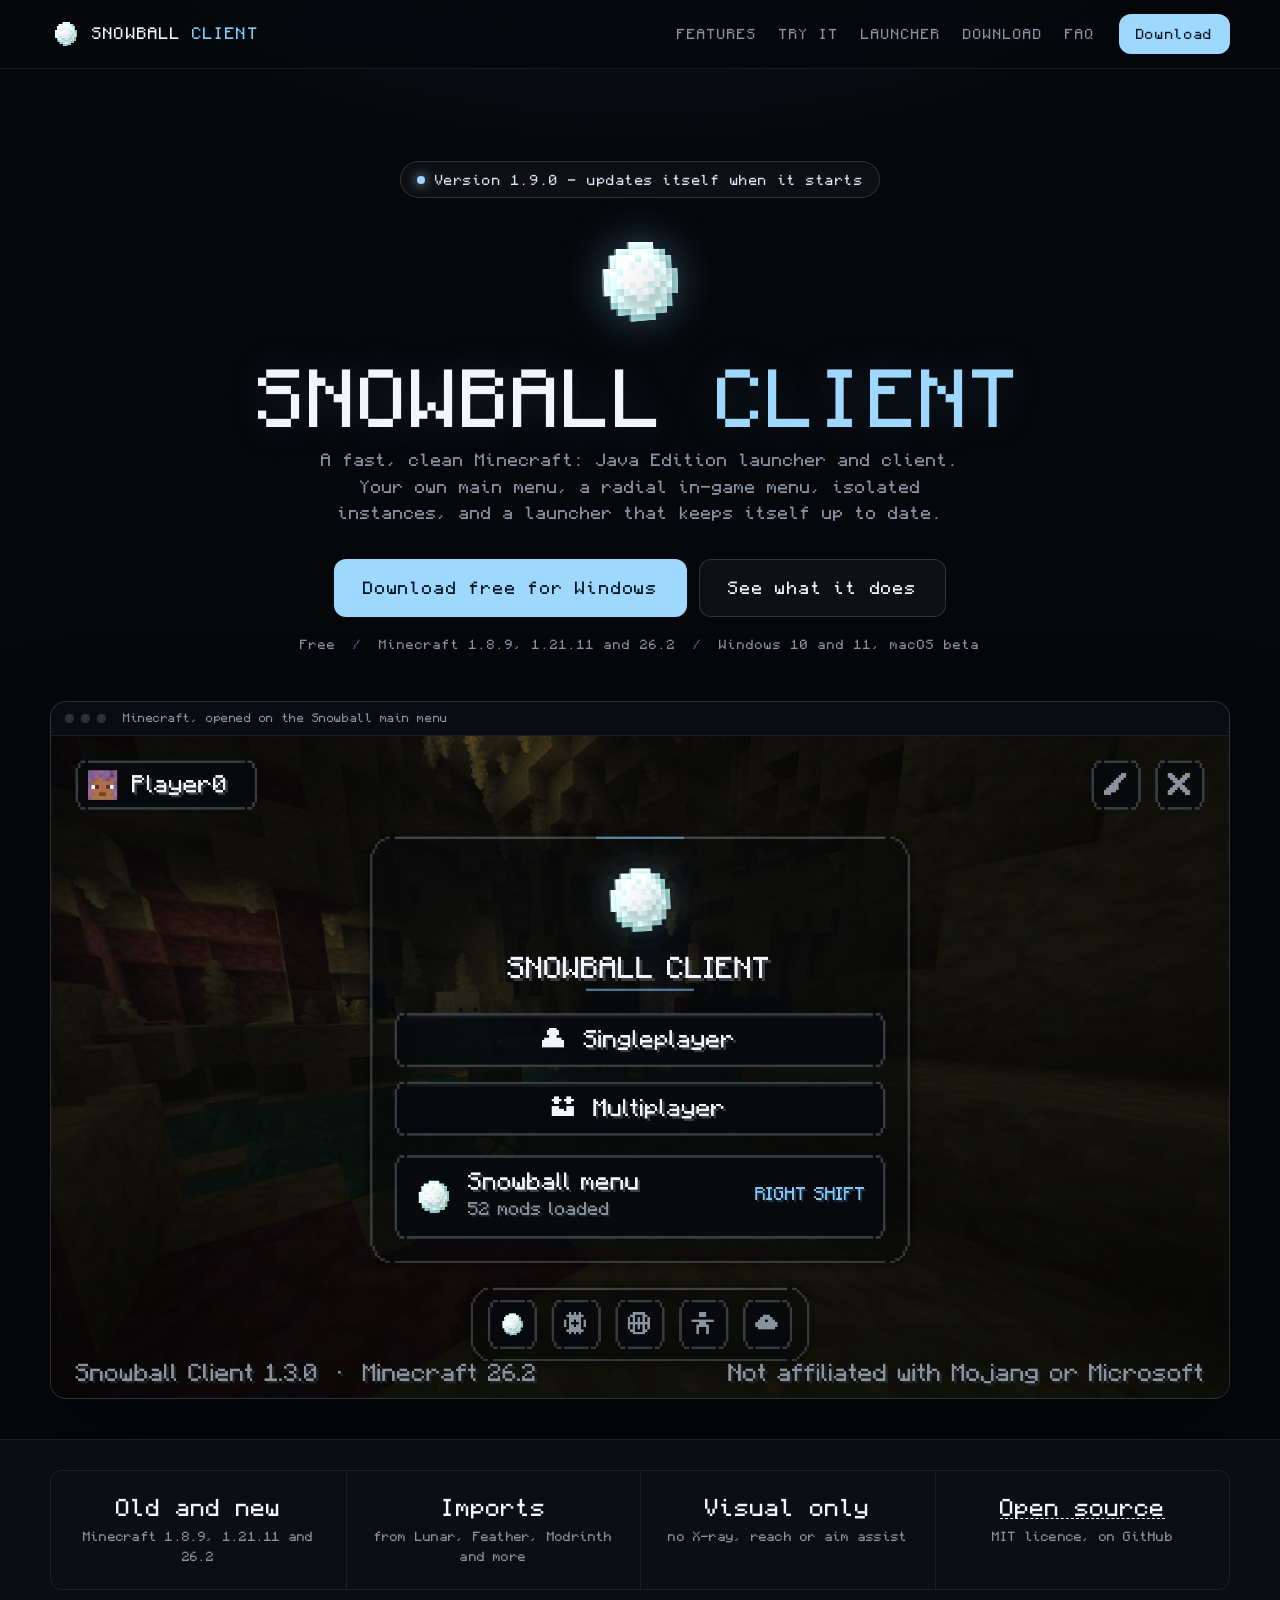
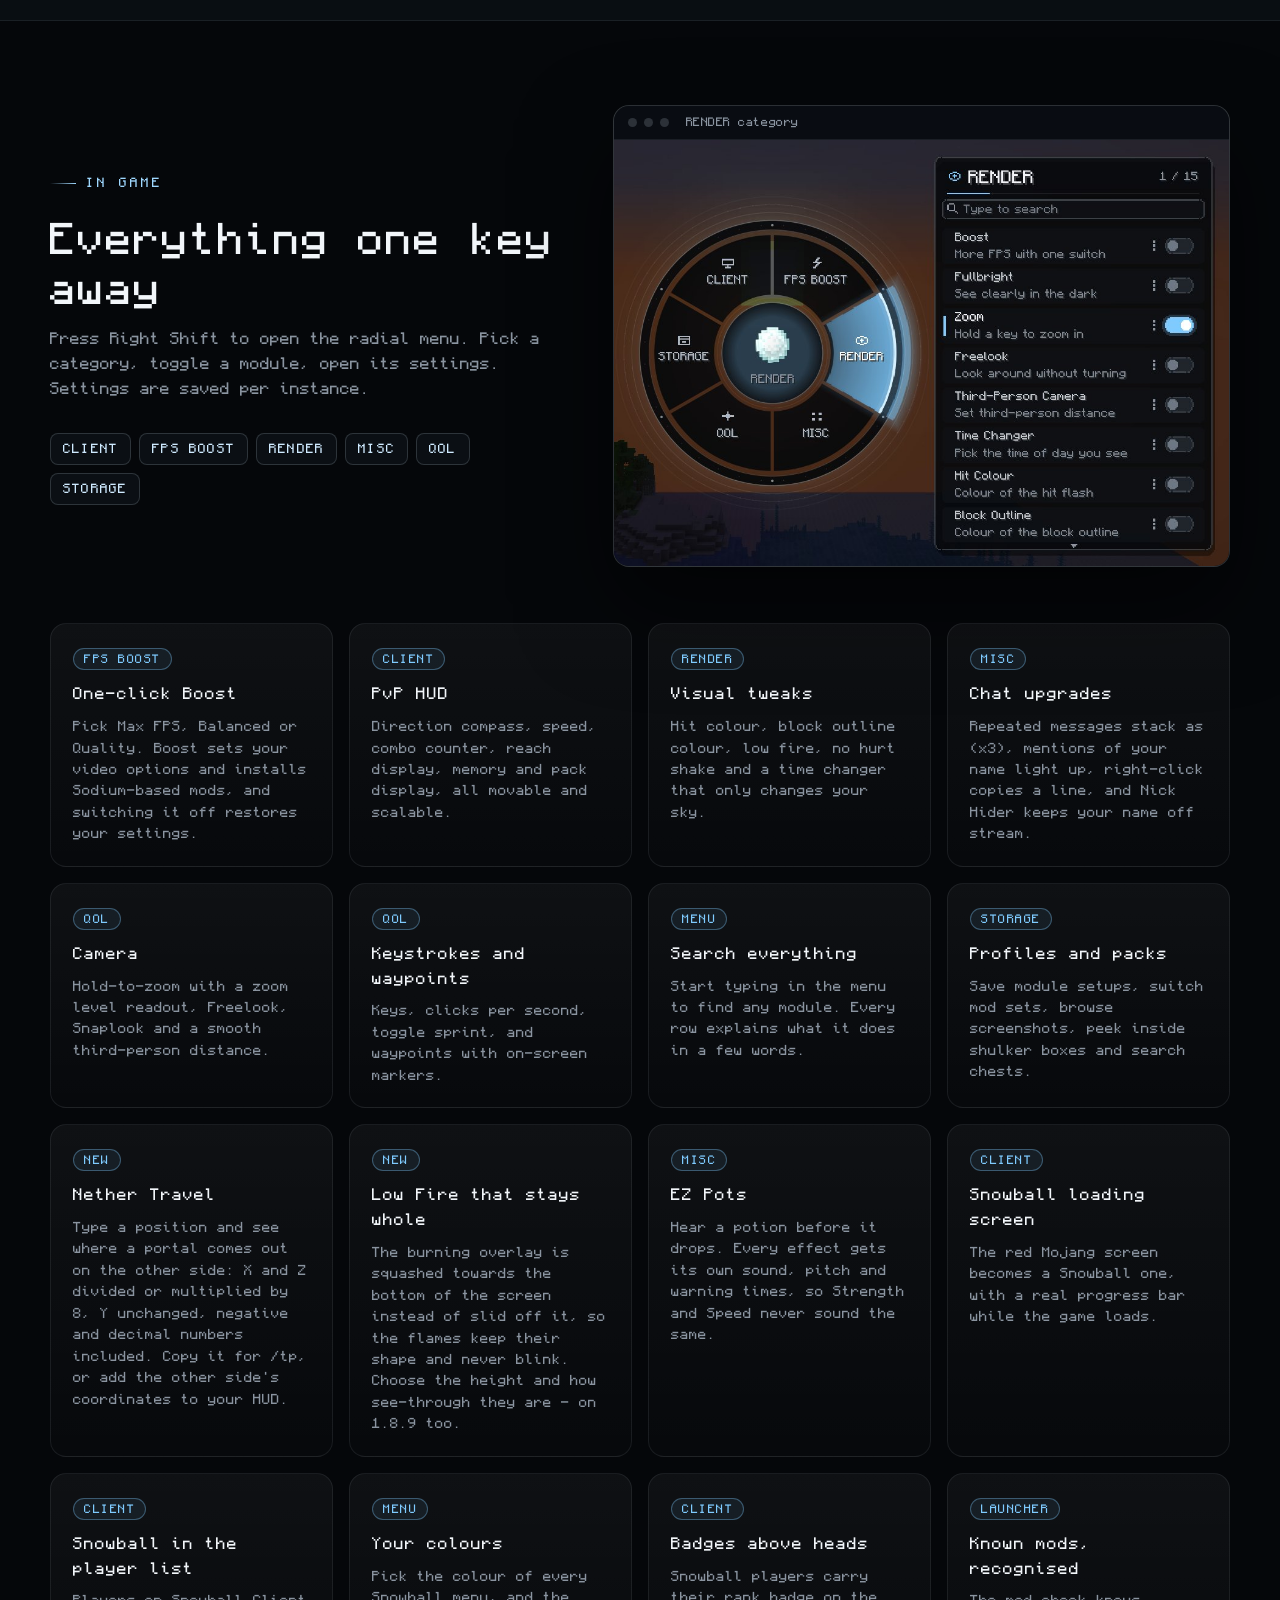
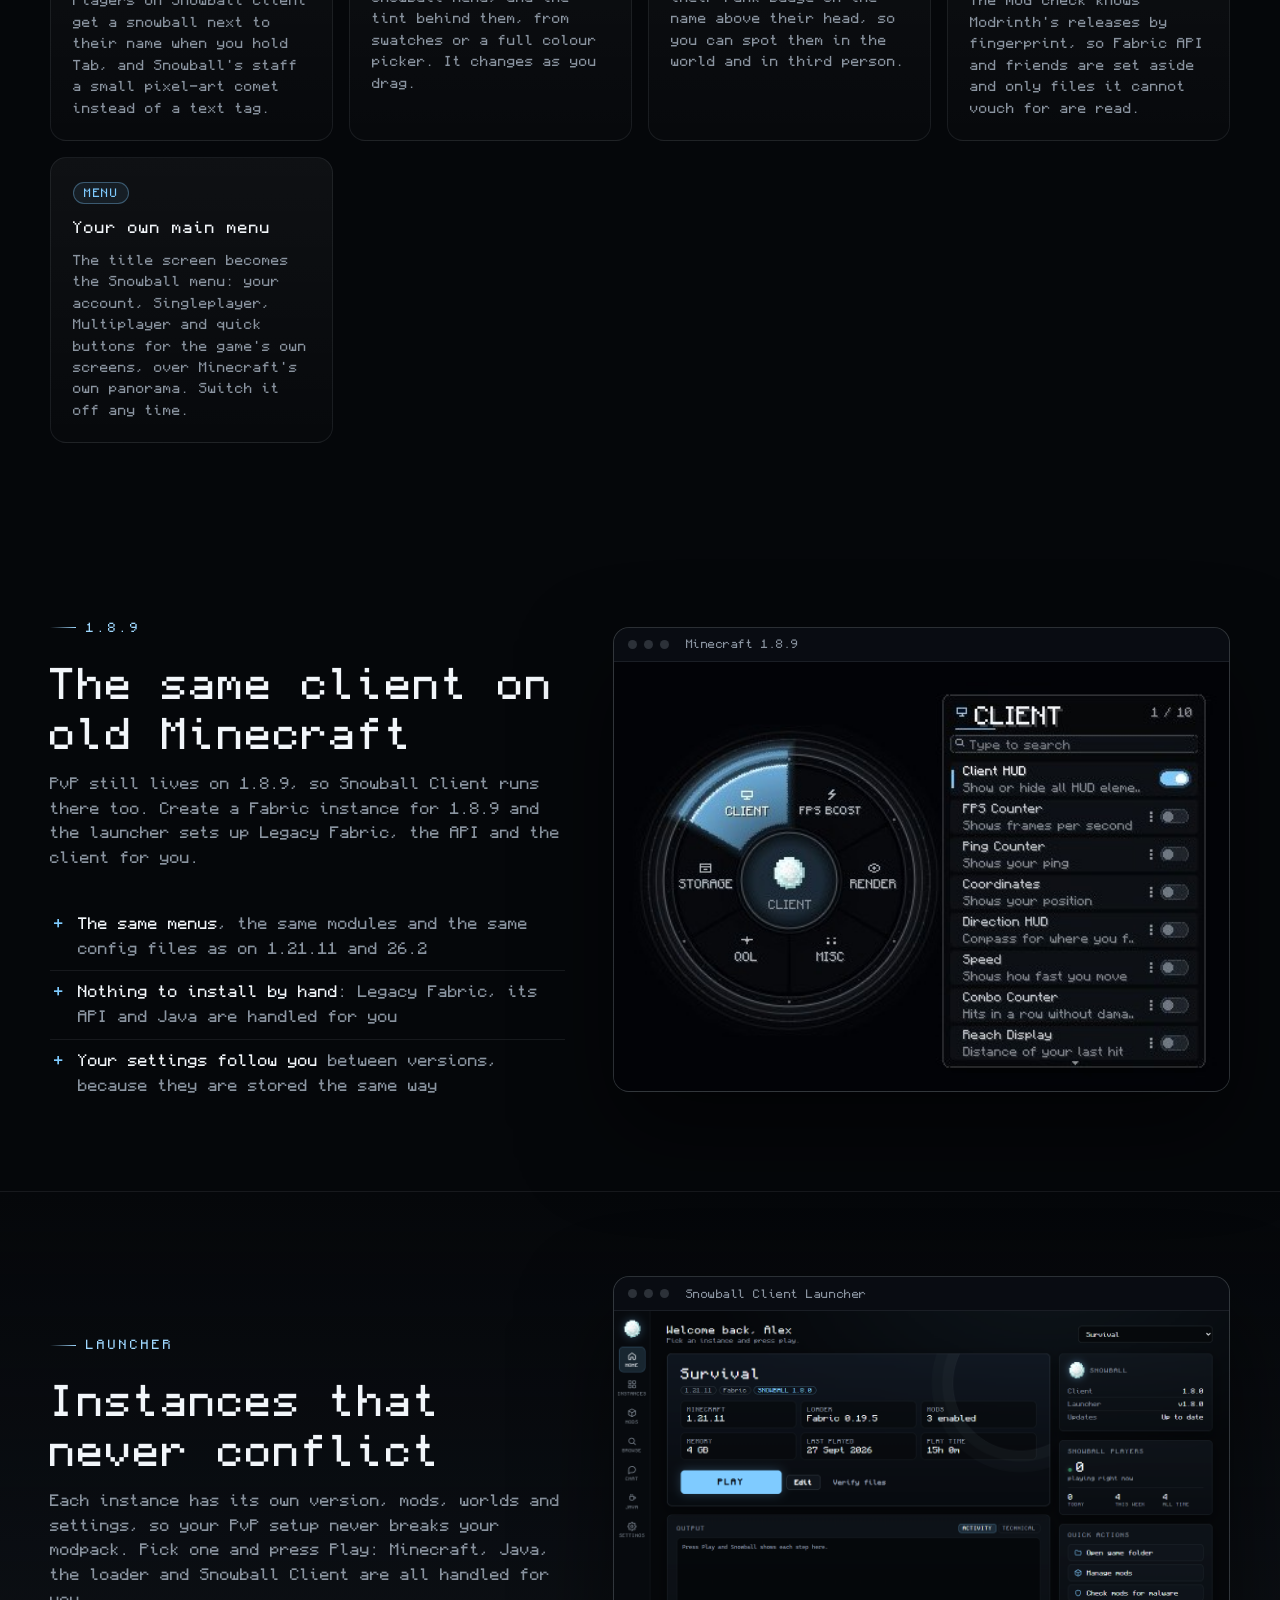
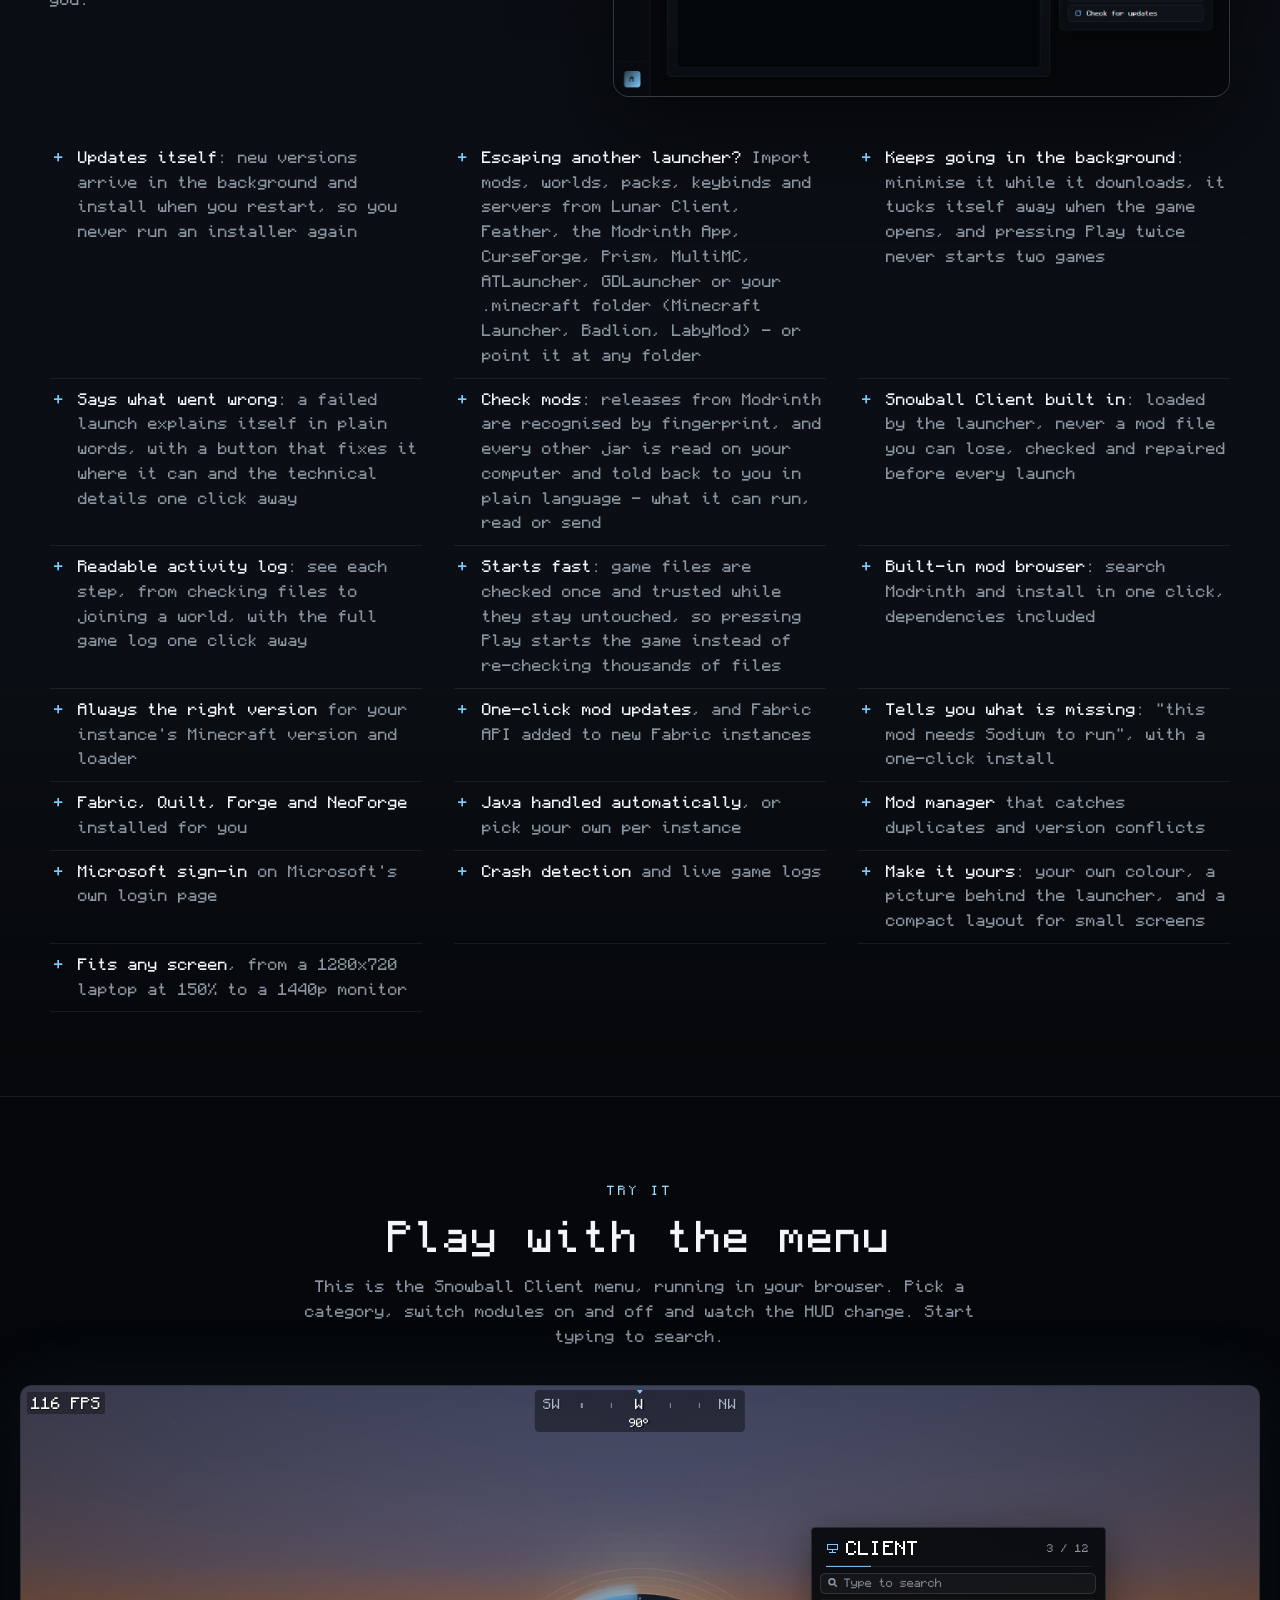
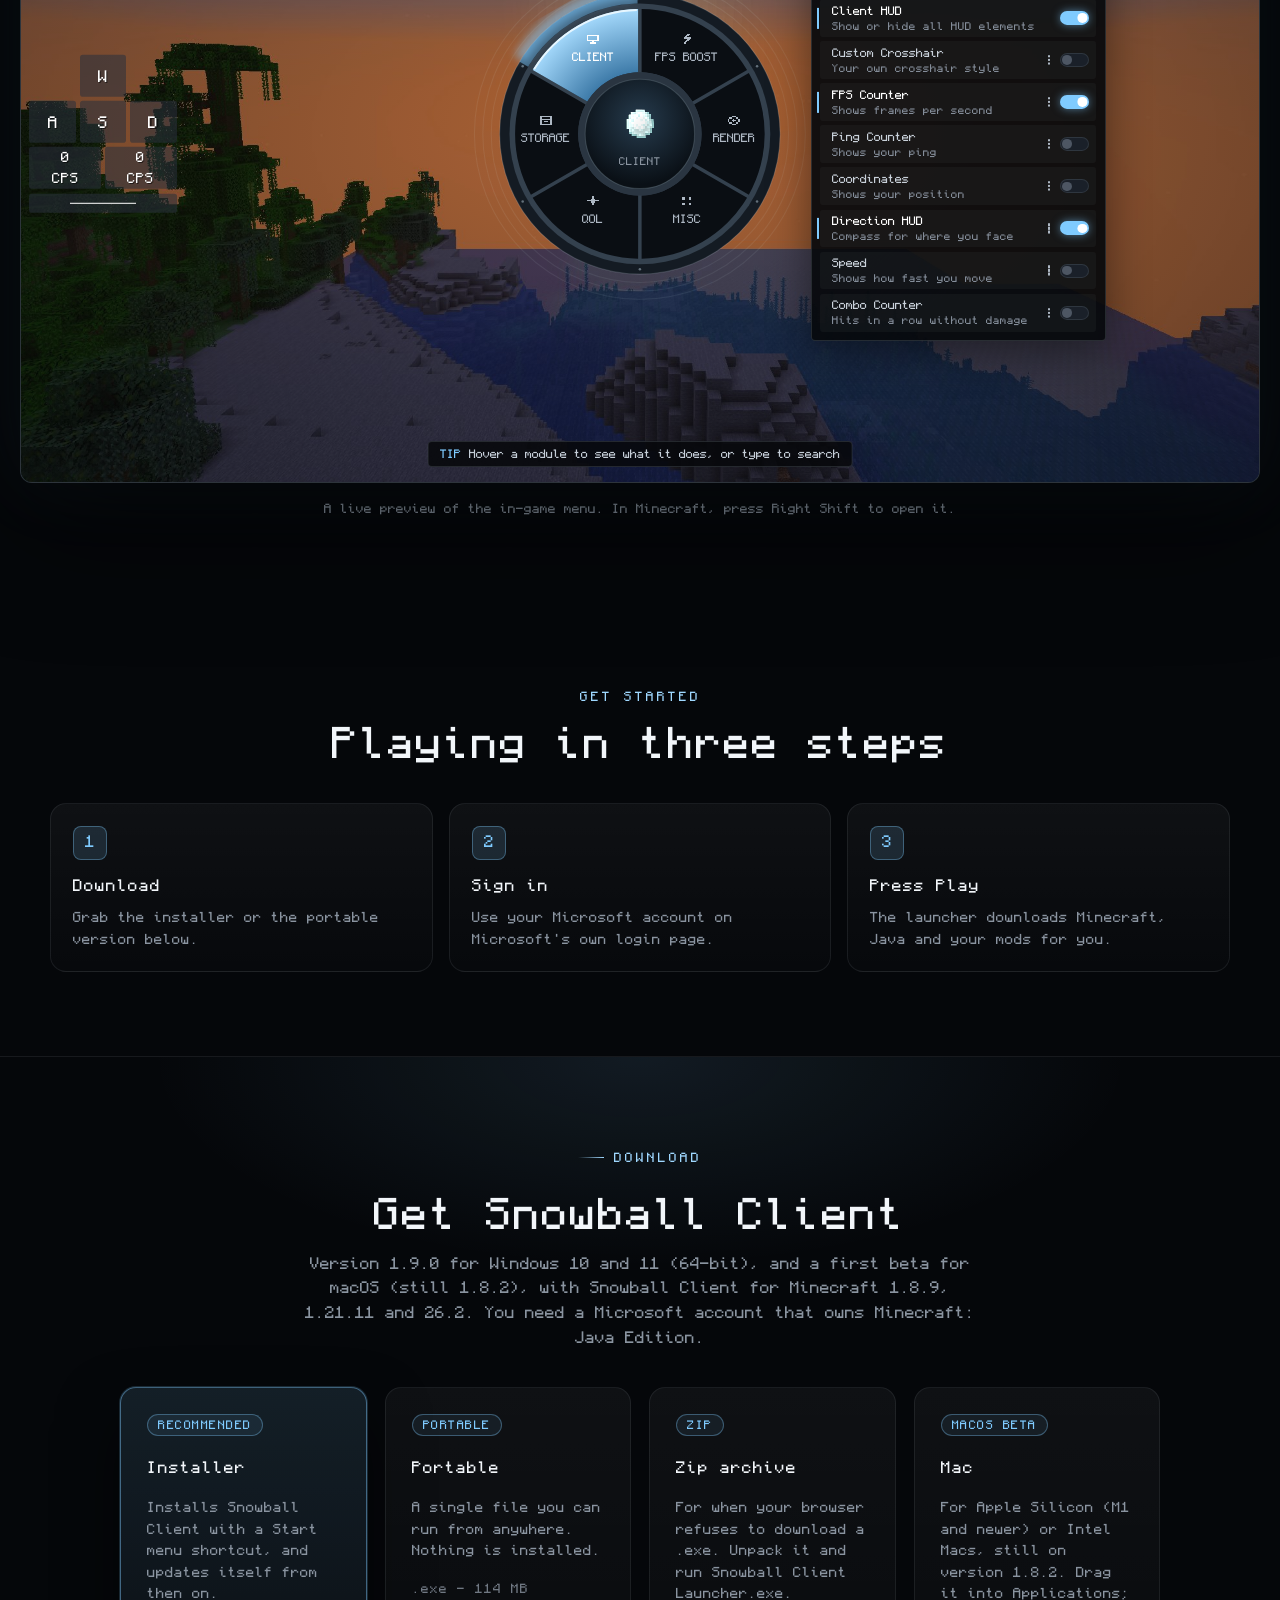
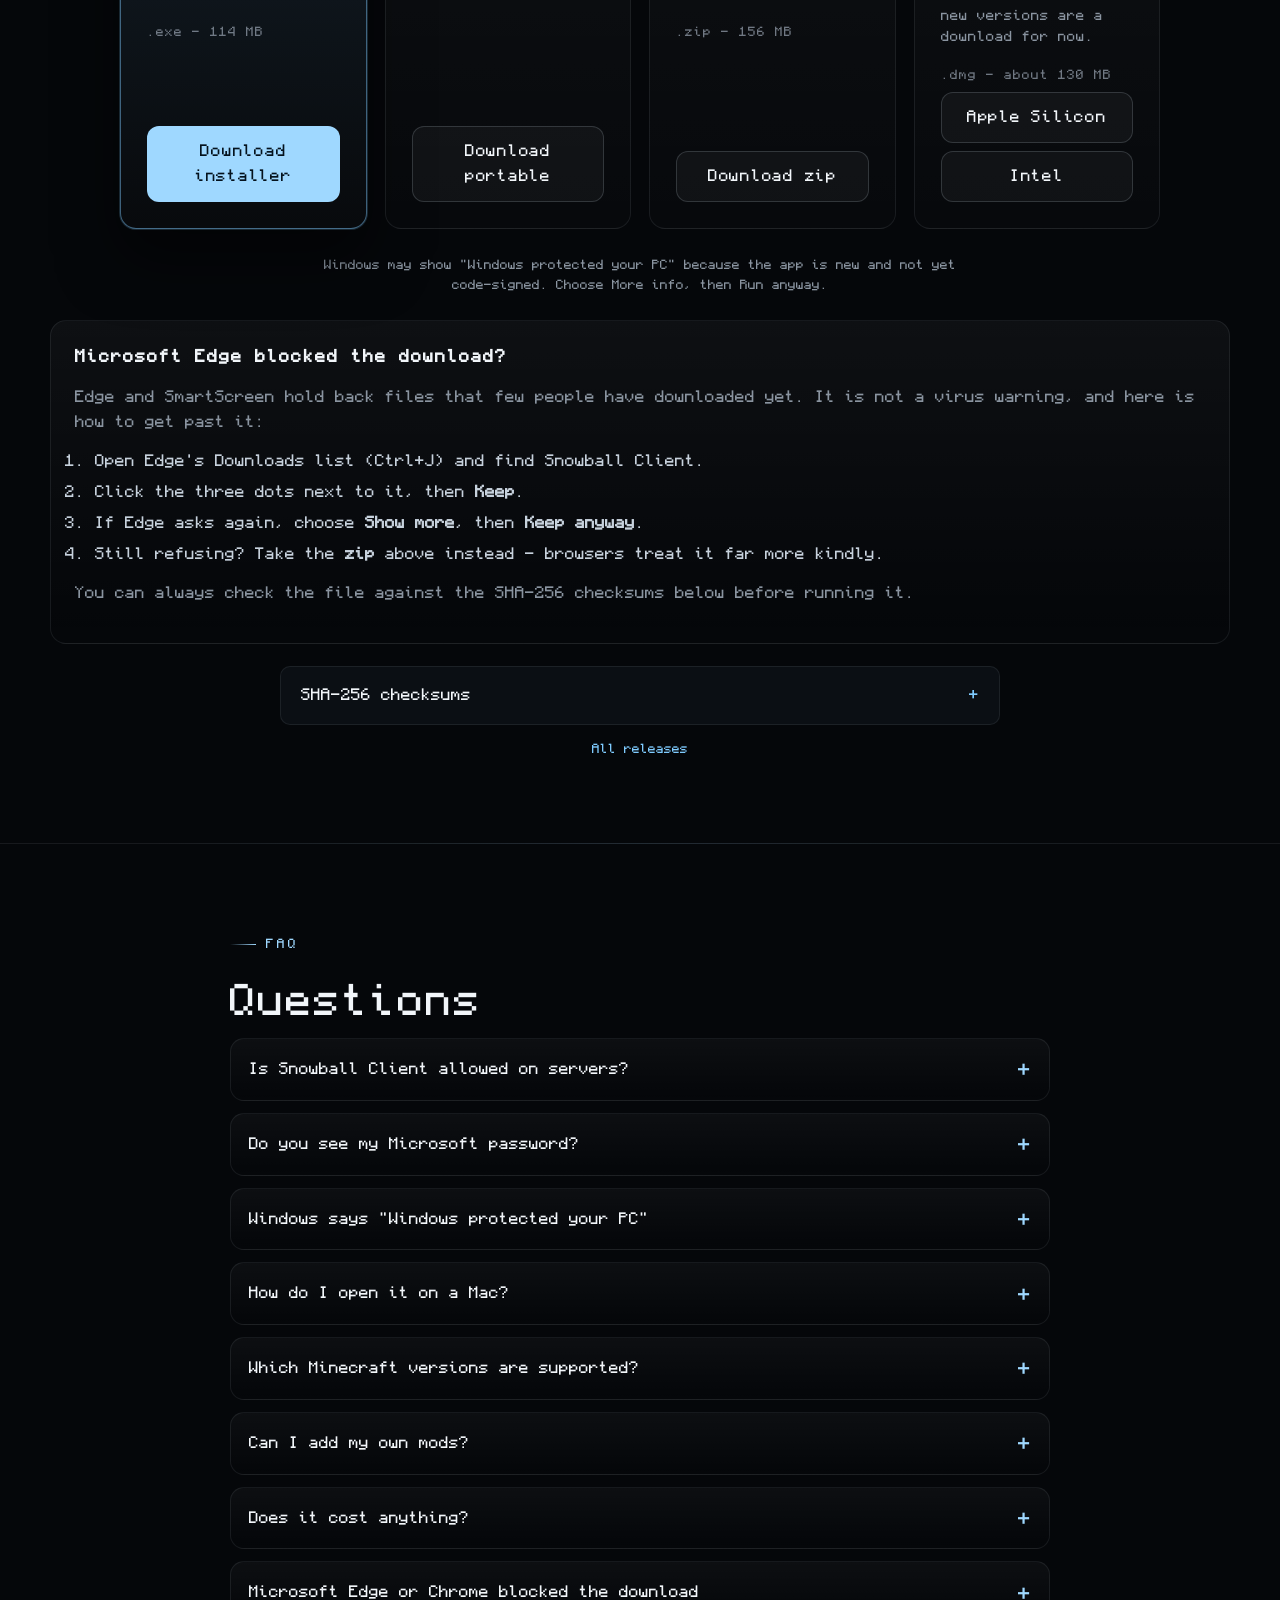
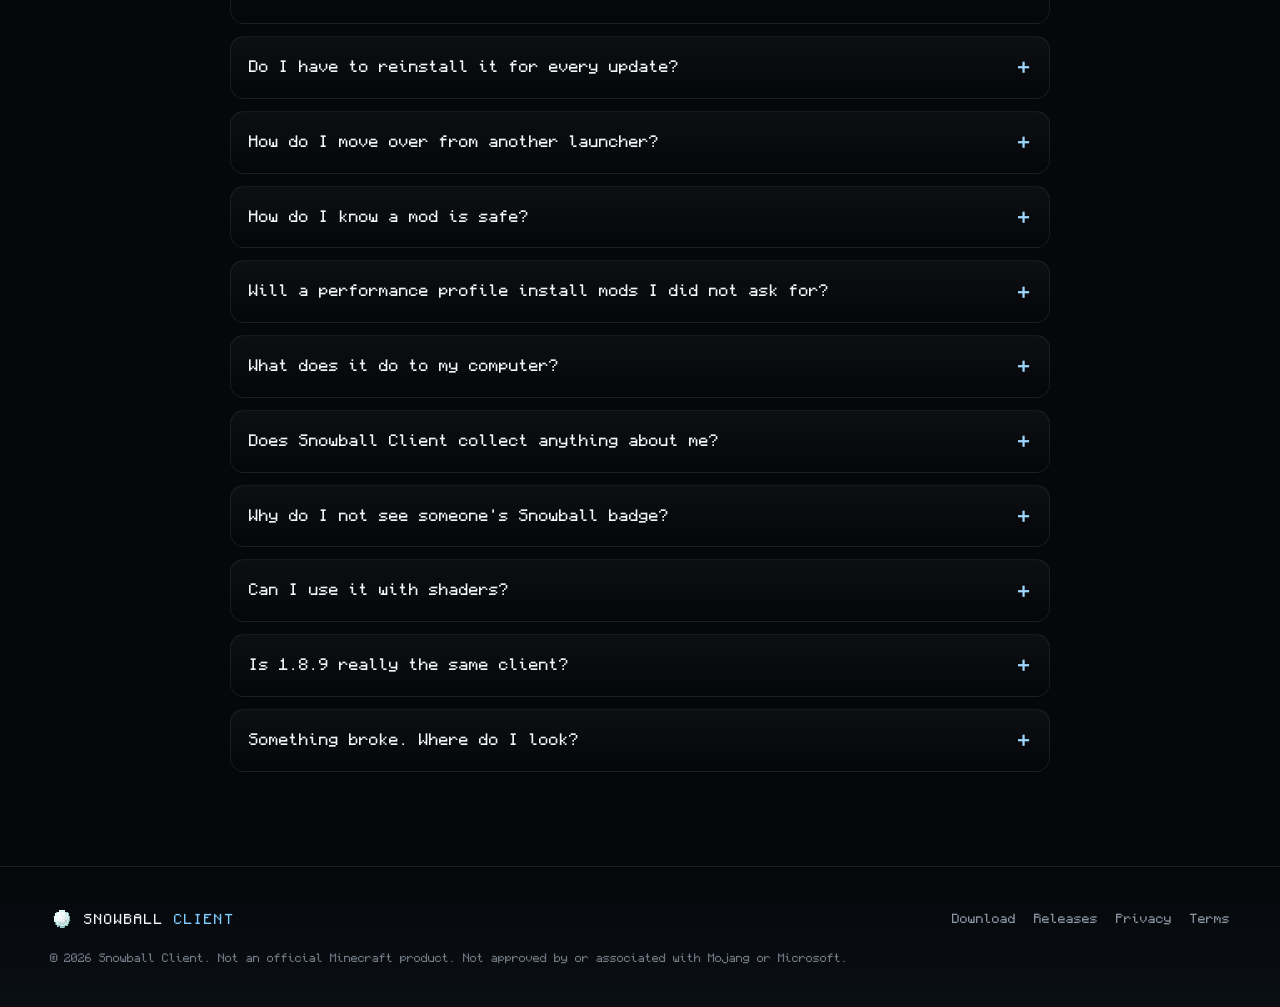
==== commit a620e9d1: "1.9.0: downloads and checksums The Windows installer, portable and zip buttons point at the 1.9.0 re" ====
--- a/index.html
+++ b/index.html
@@ -39,7 +39,7 @@
       <section class="hero">
         <div class="snow" aria-hidden="true"></div>
         <div class="wrap">
-          <a class="pill" href="#download"><span class="dot"></span>Version 1.8.2 - updates itself when it starts</a>
+          <a class="pill" href="#download"><span class="dot"></span>Version 1.9.0 - updates itself when it starts</a>
           <img class="hero-logo" src="assets/logo.png" alt="Snowball Client logo" width="112" height="112" />
           <h1>SNOWBALL <span>CLIENT</span></h1>
           <p class="lead">A fast, clean Minecraft: Java Edition launcher and client. Your own main menu, a radial in-game menu, isolated instances, and a launcher that keeps itself up to date.</p>
@@ -229,33 +229,33 @@
         <div class="wrap">
           <p class="section-title">DOWNLOAD</p>
           <h2 class="section-heading">Get Snowball Client</h2>
-          <p class="section-lead center">Version 1.8.2 for Windows 10 and 11 (64-bit), and a first beta for macOS, with Snowball Client for Minecraft 1.8.9, 1.21.11 and 26.2. You need a Microsoft account that owns Minecraft: Java Edition.</p>
+          <p class="section-lead center">Version 1.9.0 for Windows 10 and 11 (64-bit), and a first beta for macOS (still 1.8.2), with Snowball Client for Minecraft 1.8.9, 1.21.11 and 26.2. You need a Microsoft account that owns Minecraft: Java Edition.</p>
           <div class="options">
             <div class="card featured reveal">
               <span class="tag">RECOMMENDED</span>
               <h3>Installer</h3>
               <p>Installs Snowball Client with a Start menu shortcut, and updates itself from then on.</p>
-              <p class="size">.exe - 113 MB</p>
-              <a class="btn primary" href="https://github.com/met4a/snowball-website/releases/download/v1.8.2/SnowballClient-1.8.2-setup.exe">Download installer</a>
+              <p class="size">.exe - 114 MB</p>
+              <a class="btn primary" href="https://github.com/met4a/snowball-website/releases/download/1.9.0/SnowballClient-1.9.0-setup.exe">Download installer</a>
             </div>
             <div class="card reveal">
               <span class="tag">PORTABLE</span>
               <h3>Portable</h3>
               <p>A single file you can run from anywhere. Nothing is installed.</p>
-              <p class="size">.exe - 113 MB</p>
-              <a class="btn" href="https://github.com/met4a/snowball-website/releases/download/v1.8.2/SnowballClient-1.8.2-portable.exe">Download portable</a>
+              <p class="size">.exe - 114 MB</p>
+              <a class="btn" href="https://github.com/met4a/snowball-website/releases/download/1.9.0/SnowballClient-1.9.0-portable.exe">Download portable</a>
             </div>
             <div class="card reveal">
               <span class="tag">ZIP</span>
               <h3>Zip archive</h3>
               <p>For when your browser refuses to download a .exe. Unpack it and run Snowball Client Launcher.exe.</p>
-              <p class="size">.zip - 155 MB</p>
-              <a class="btn" href="https://github.com/met4a/snowball-website/releases/download/v1.8.2/SnowballClient-1.8.2-win.zip">Download zip</a>
+              <p class="size">.zip - 156 MB</p>
+              <a class="btn" href="https://github.com/met4a/snowball-website/releases/download/1.9.0/SnowballClient-1.9.0-win.zip">Download zip</a>
             </div>
             <div class="card reveal">
               <span class="tag">MACOS BETA</span>
               <h3>Mac</h3>
-              <p>For Apple Silicon (M1 and newer) or Intel Macs. Drag it into Applications; new versions are a download for now.</p>
+              <p>For Apple Silicon (M1 and newer) or Intel Macs, still on version 1.8.2. Drag it into Applications; new versions are a download for now.</p>
               <p class="size">.dmg - about 130 MB</p>
               <a class="btn" href="https://github.com/met4a/snowball-website/releases/download/v1.8.2/SnowballClient-1.8.2-mac-arm64.dmg">Apple Silicon</a>
               <a class="btn" href="https://github.com/met4a/snowball-website/releases/download/v1.8.2/SnowballClient-1.8.2-mac-x64.dmg">Intel</a>
@@ -276,12 +276,12 @@
           <details class="checksums">
             <summary>SHA-256 checksums</summary>
             <dl>
-              <dt>SnowballClient-1.8.2-setup.exe</dt>
-              <dd>87f083ec53f32f8326391cddd251edd2193c58995ef071206adf6ec8c9189d6c</dd>
-              <dt>SnowballClient-1.8.2-portable.exe</dt>
-              <dd>5b19e038ae32e0edf63d99652b402710dce9951f8f550dc5cf481daa2432a020</dd>
-              <dt>SnowballClient-1.8.2-win.zip</dt>
-              <dd>bcf3b6002830cc2439a2c548532c464c968fea74ab891a8b6f2795d48286507a</dd>
+              <dt>SnowballClient-1.9.0-setup.exe</dt>
+              <dd>f6cc4d8266fd99f8ed969e301ac7c17752c83732aa4fd6182b8d2506d065d0bb</dd>
+              <dt>SnowballClient-1.9.0-portable.exe</dt>
+              <dd>27fe5a13036b4b9c299b0231ee754e24838b6fcaf1c130a27558008248b7f78e</dd>
+              <dt>SnowballClient-1.9.0-win.zip</dt>
+              <dd>c3331c06678d5cd979f1bf5596504188a6a2290bef3b5505c70e9fa95af769e6</dd>
               <dt>SnowballClient-1.8.2-mac-arm64.dmg</dt>
               <dd>ba978aae46f5c2aebd6f9dcc38c2ff895f90e1c8afe27fa8f0156463dedeaca7</dd>
               <dt>SnowballClient-1.8.2-mac-x64.dmg</dt>
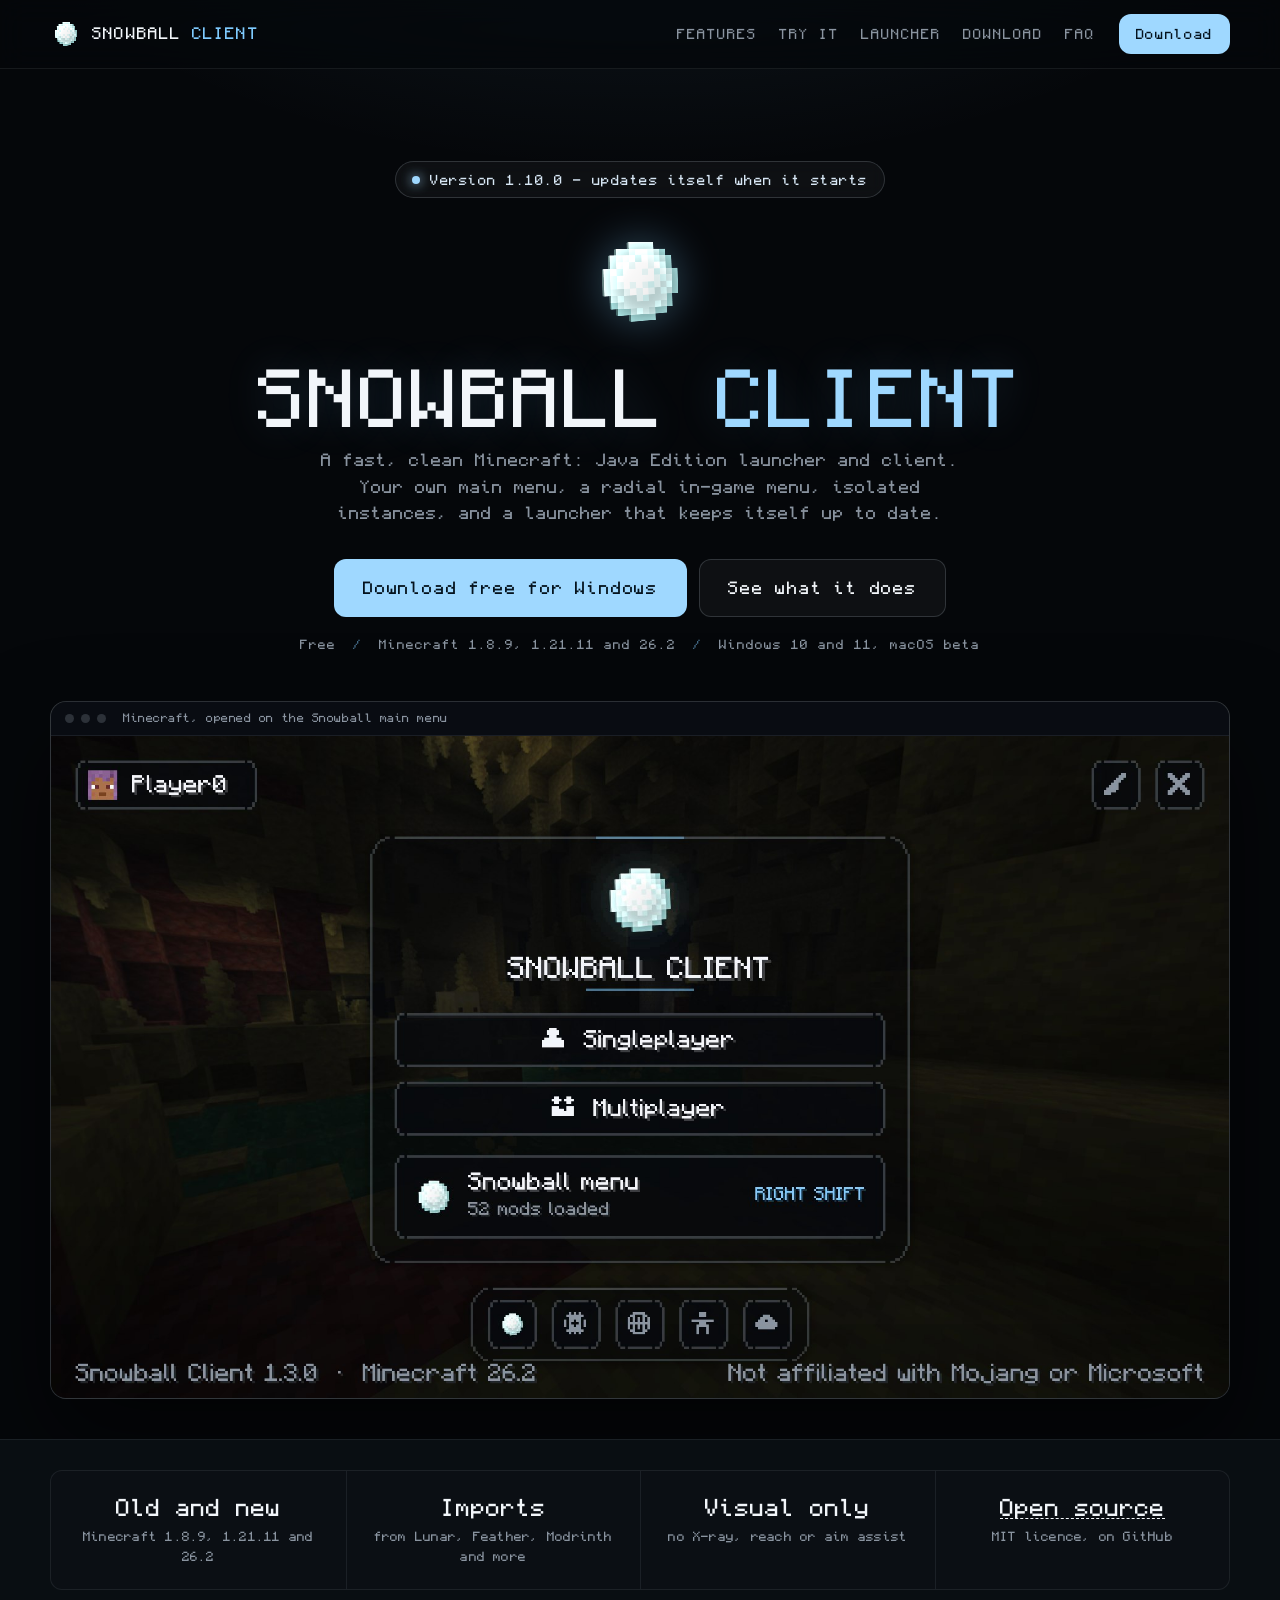
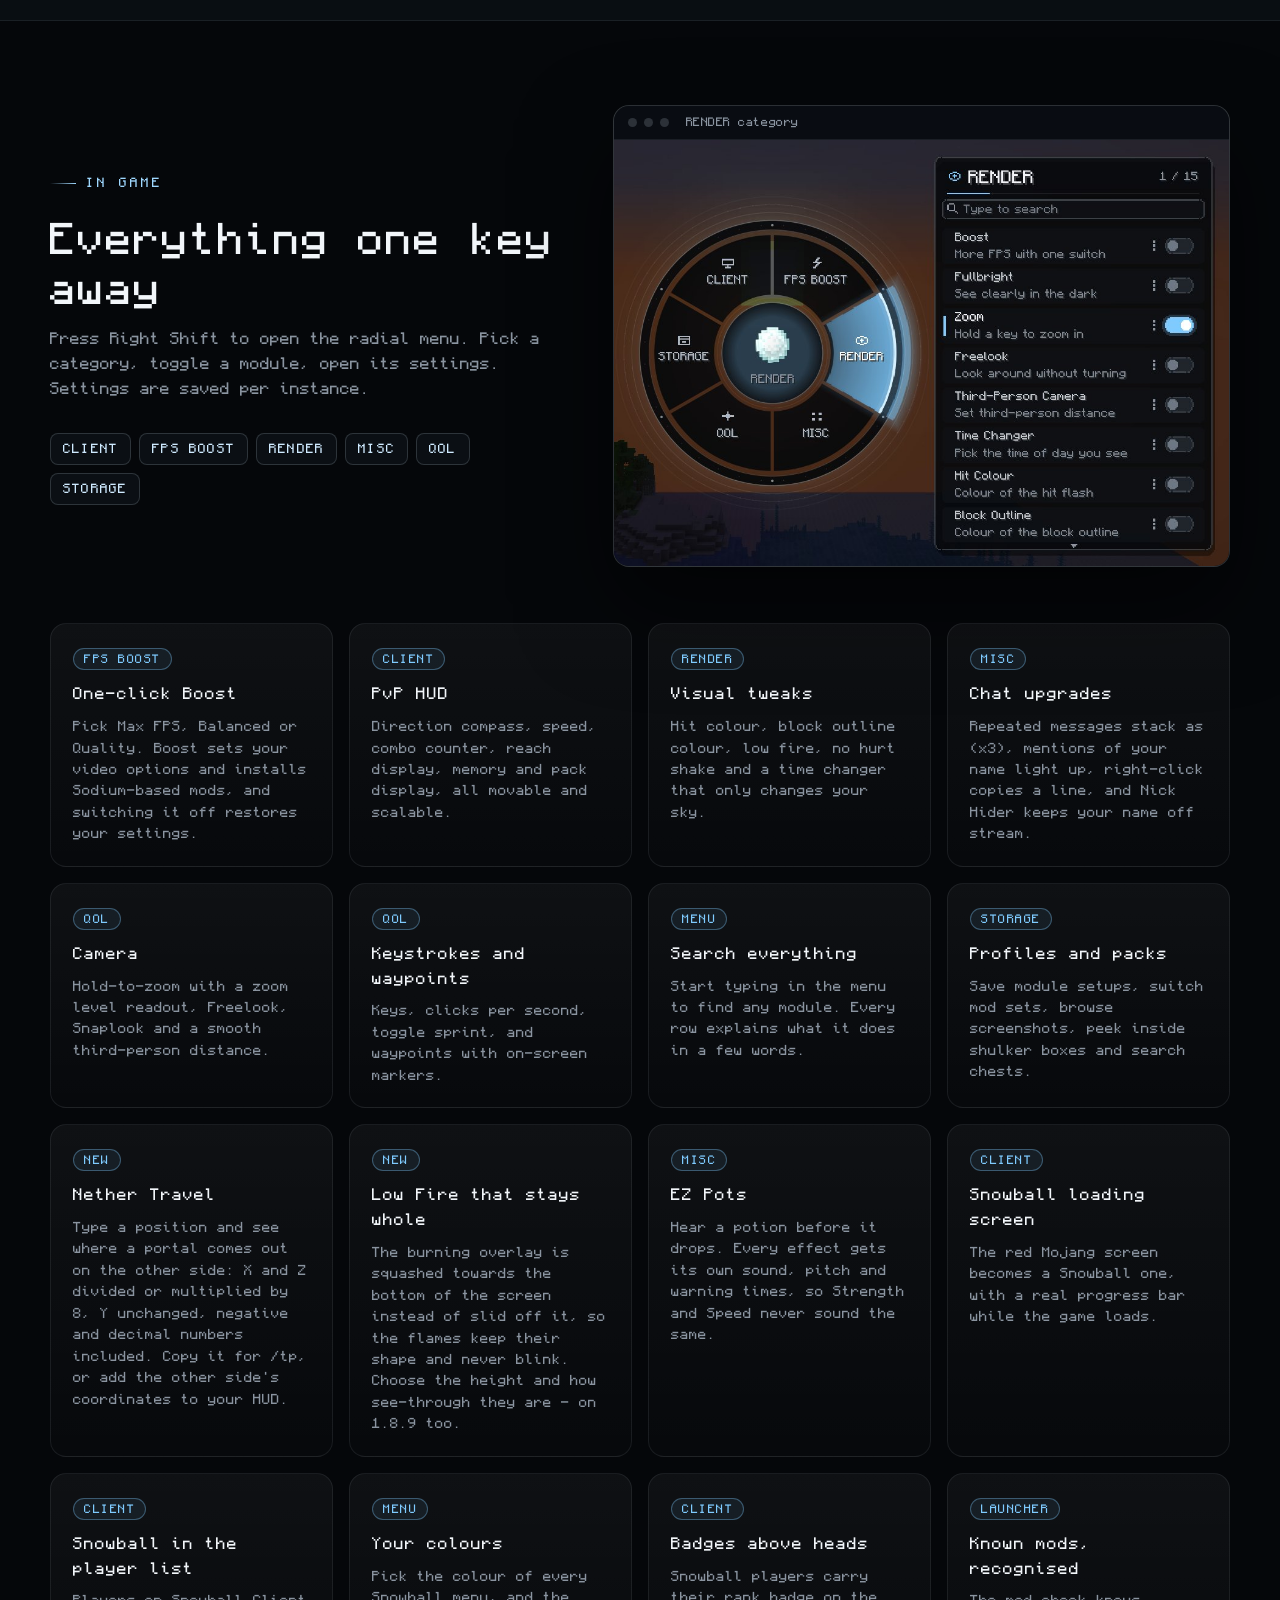
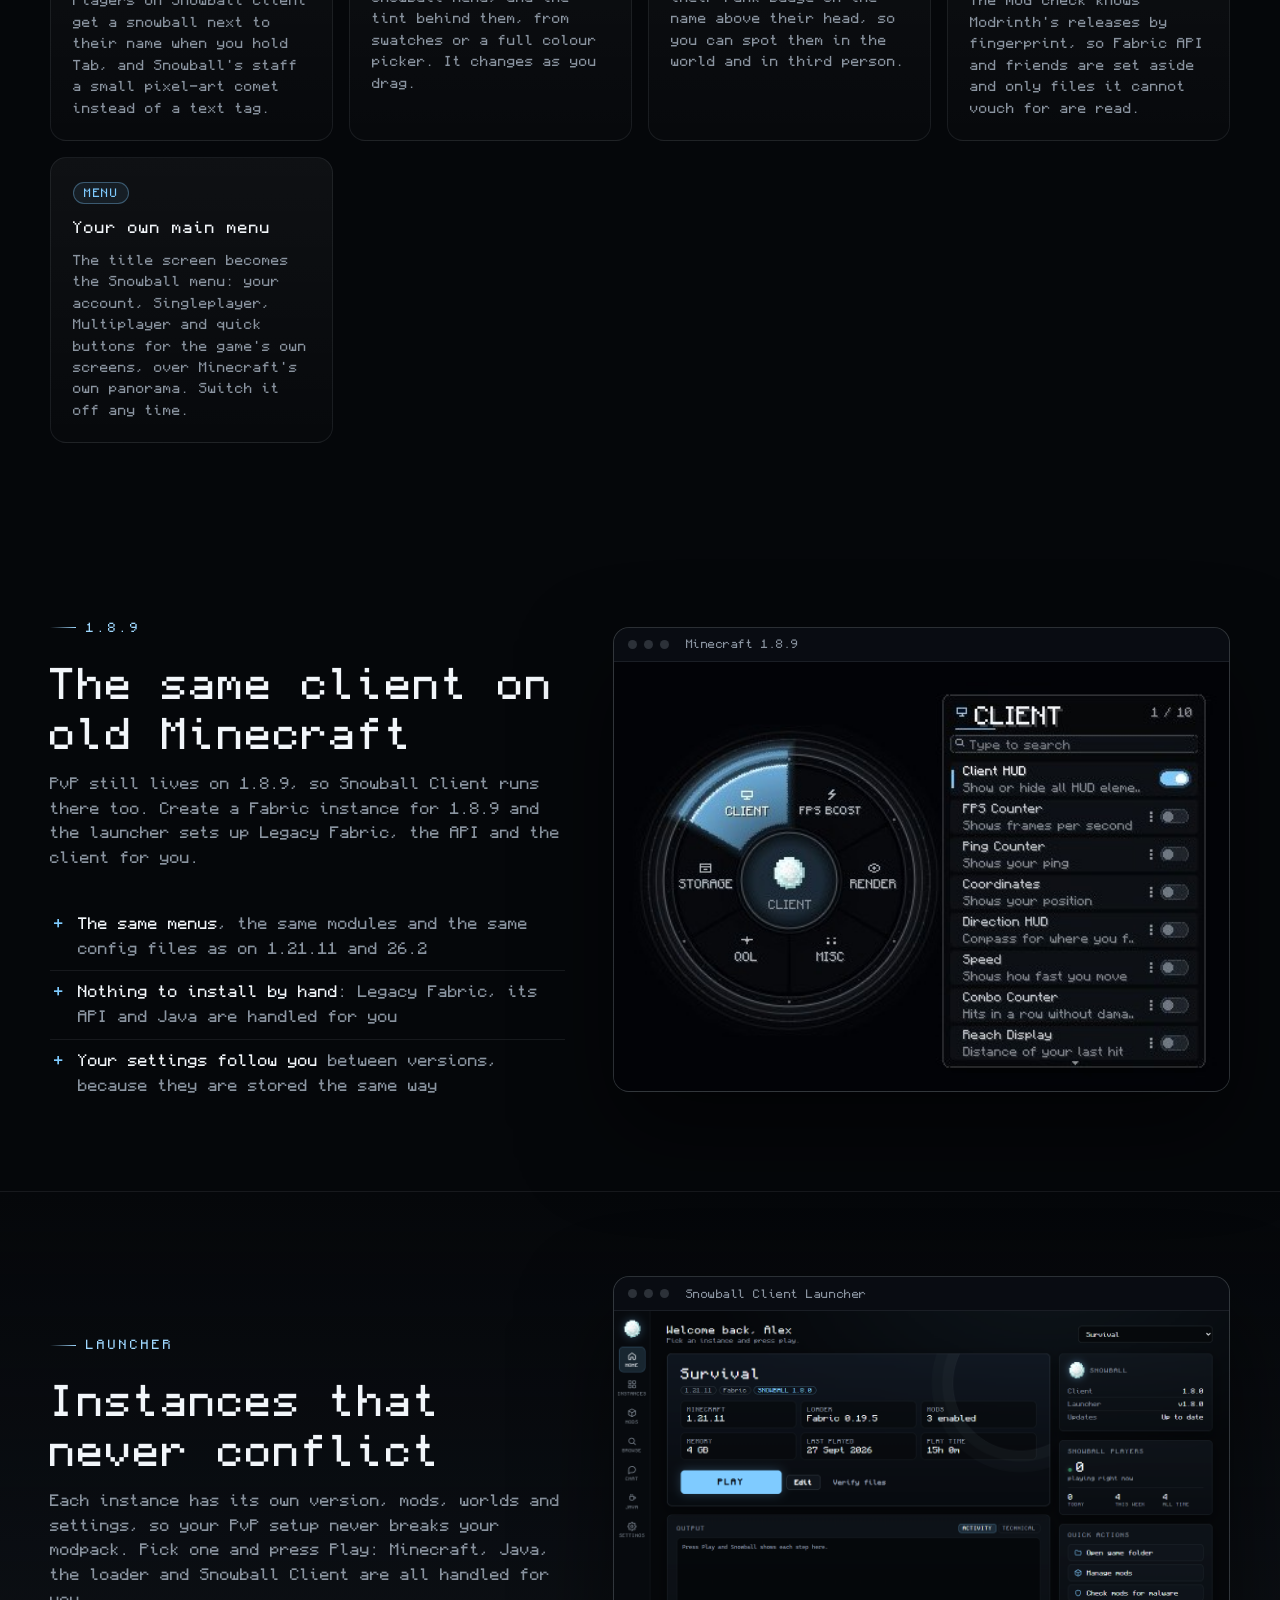
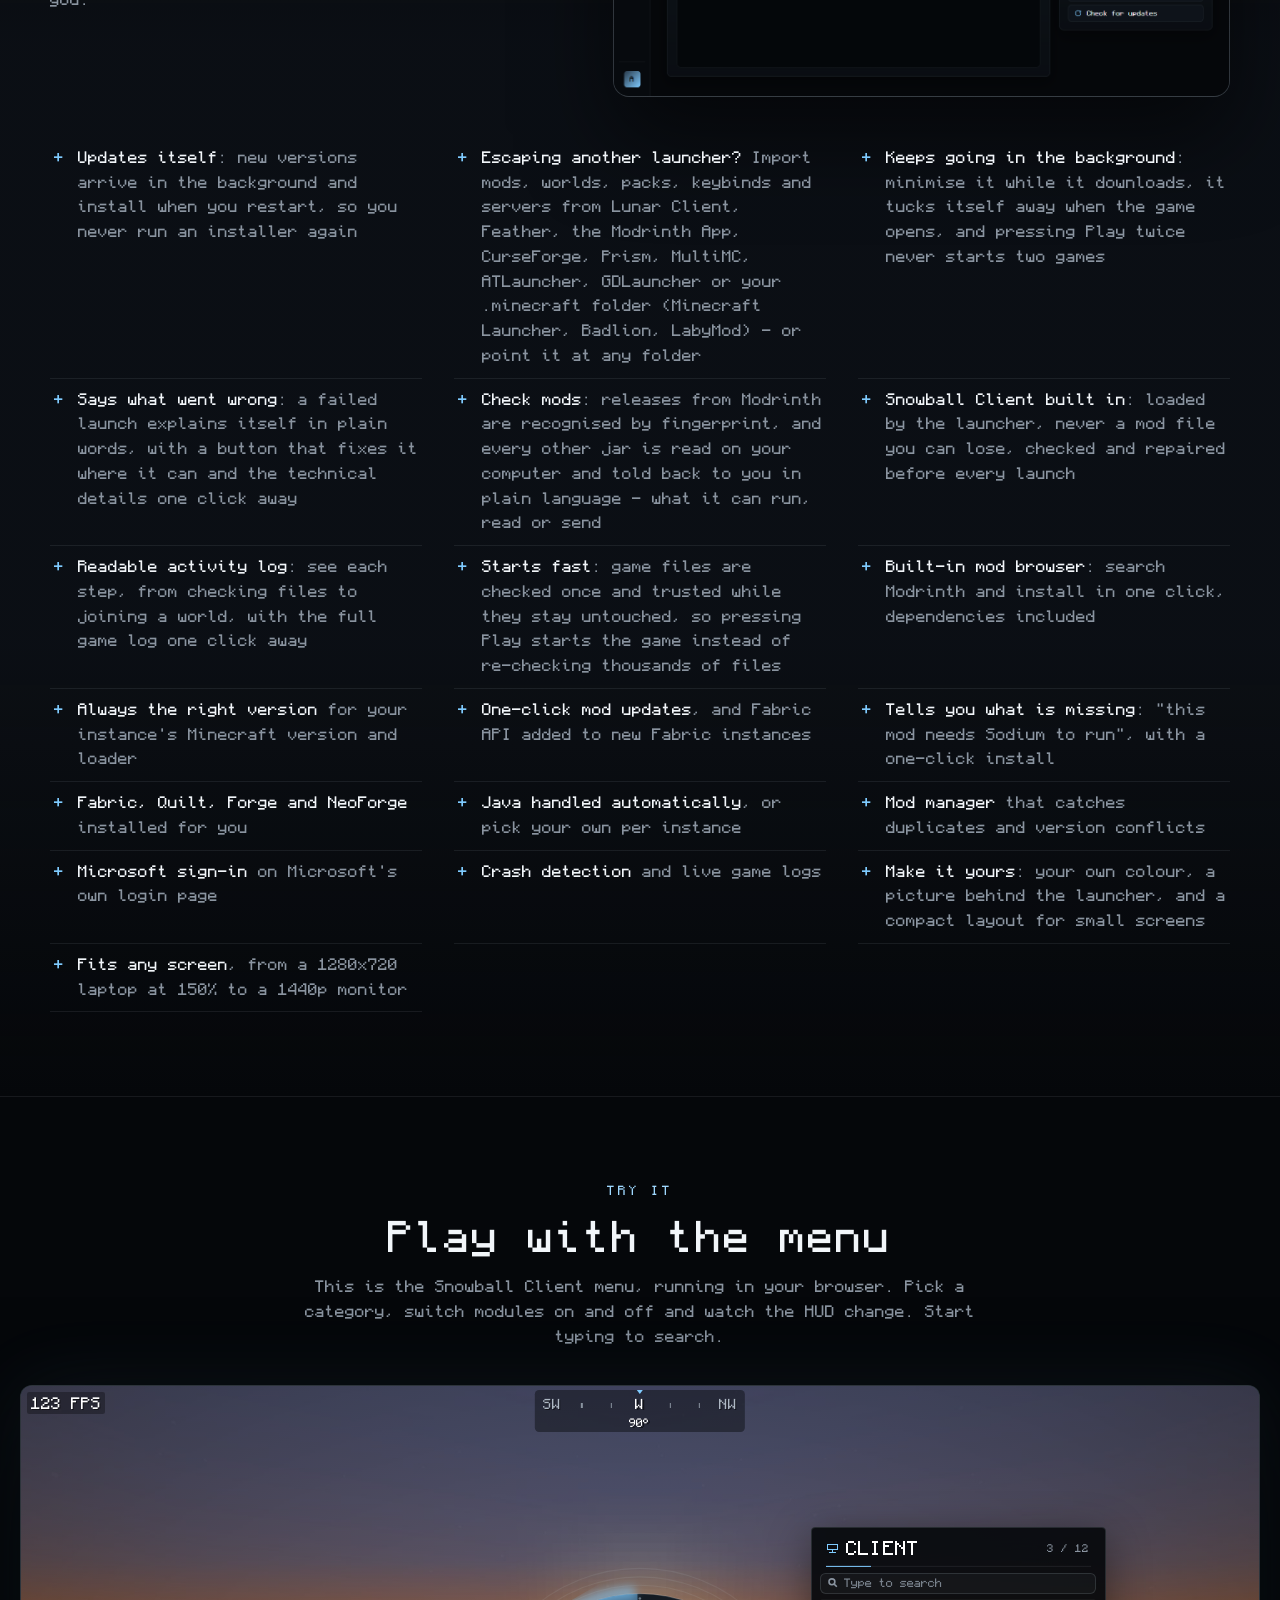
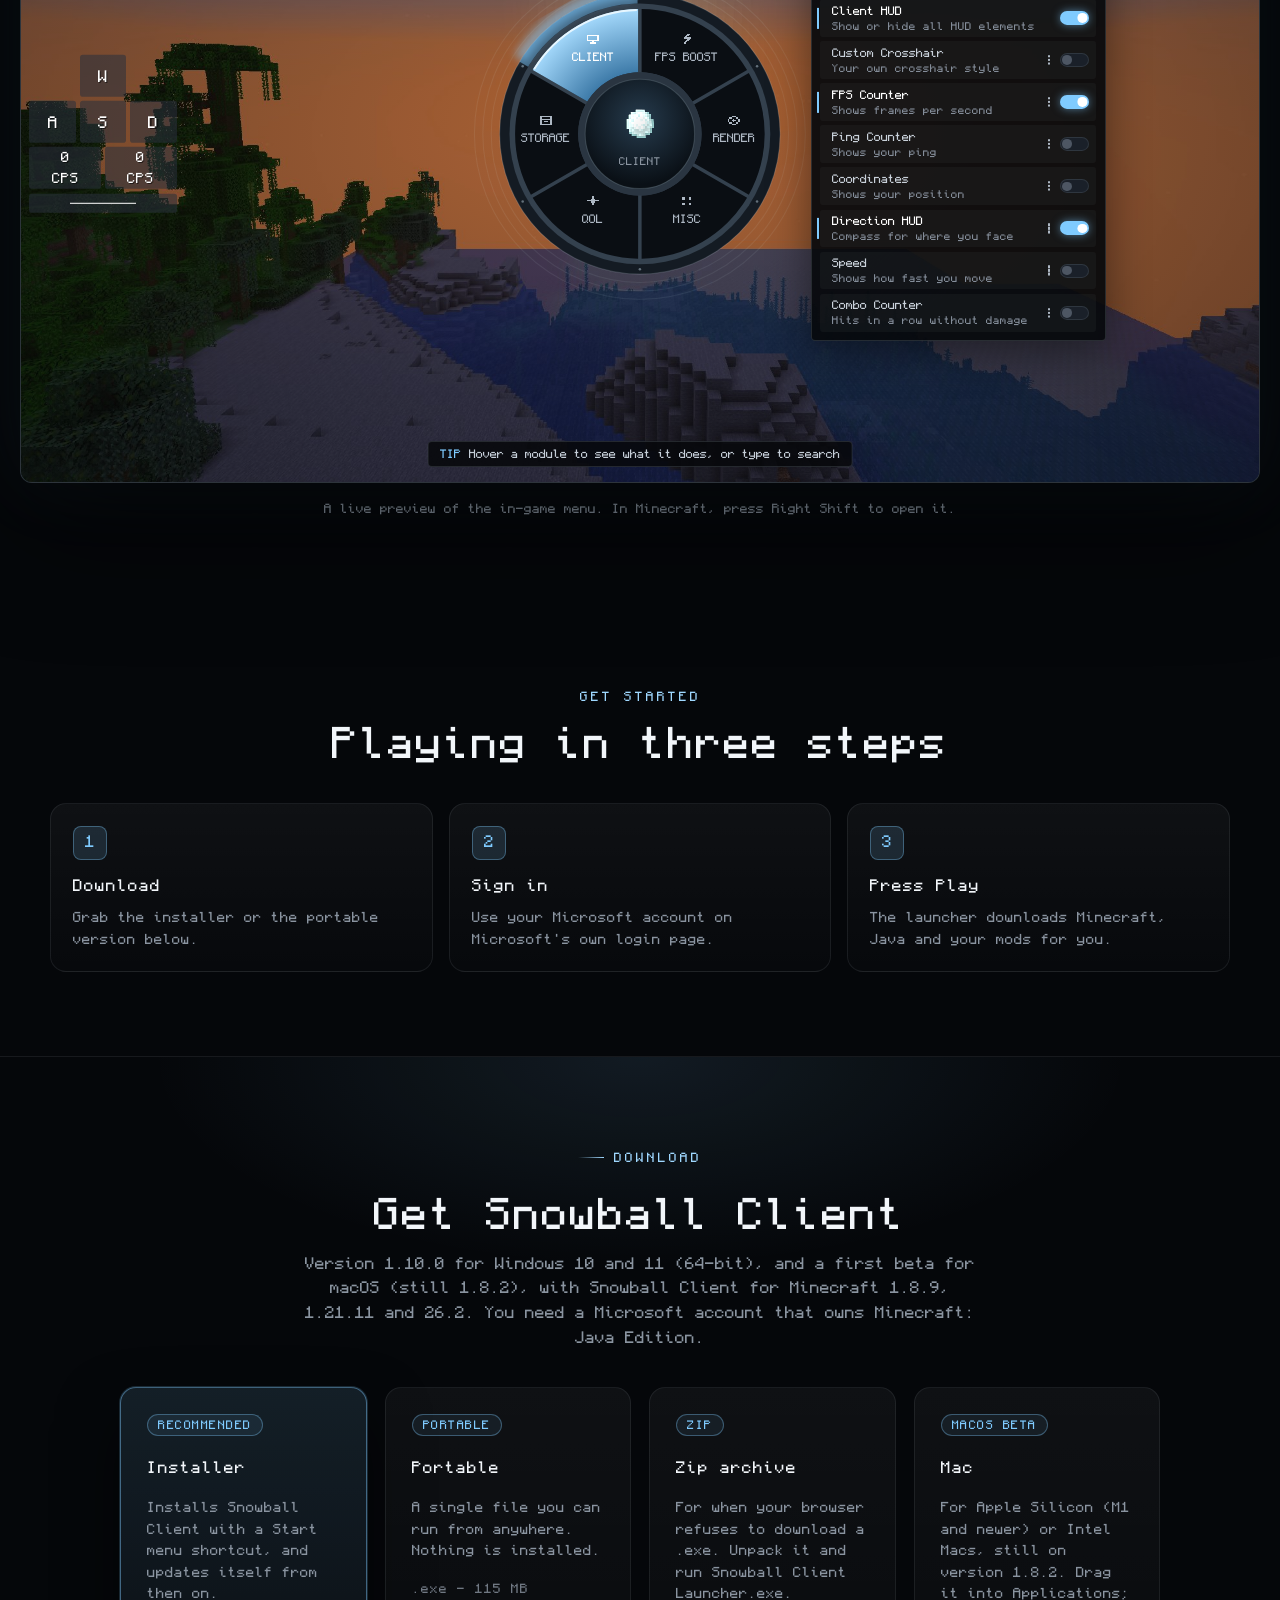
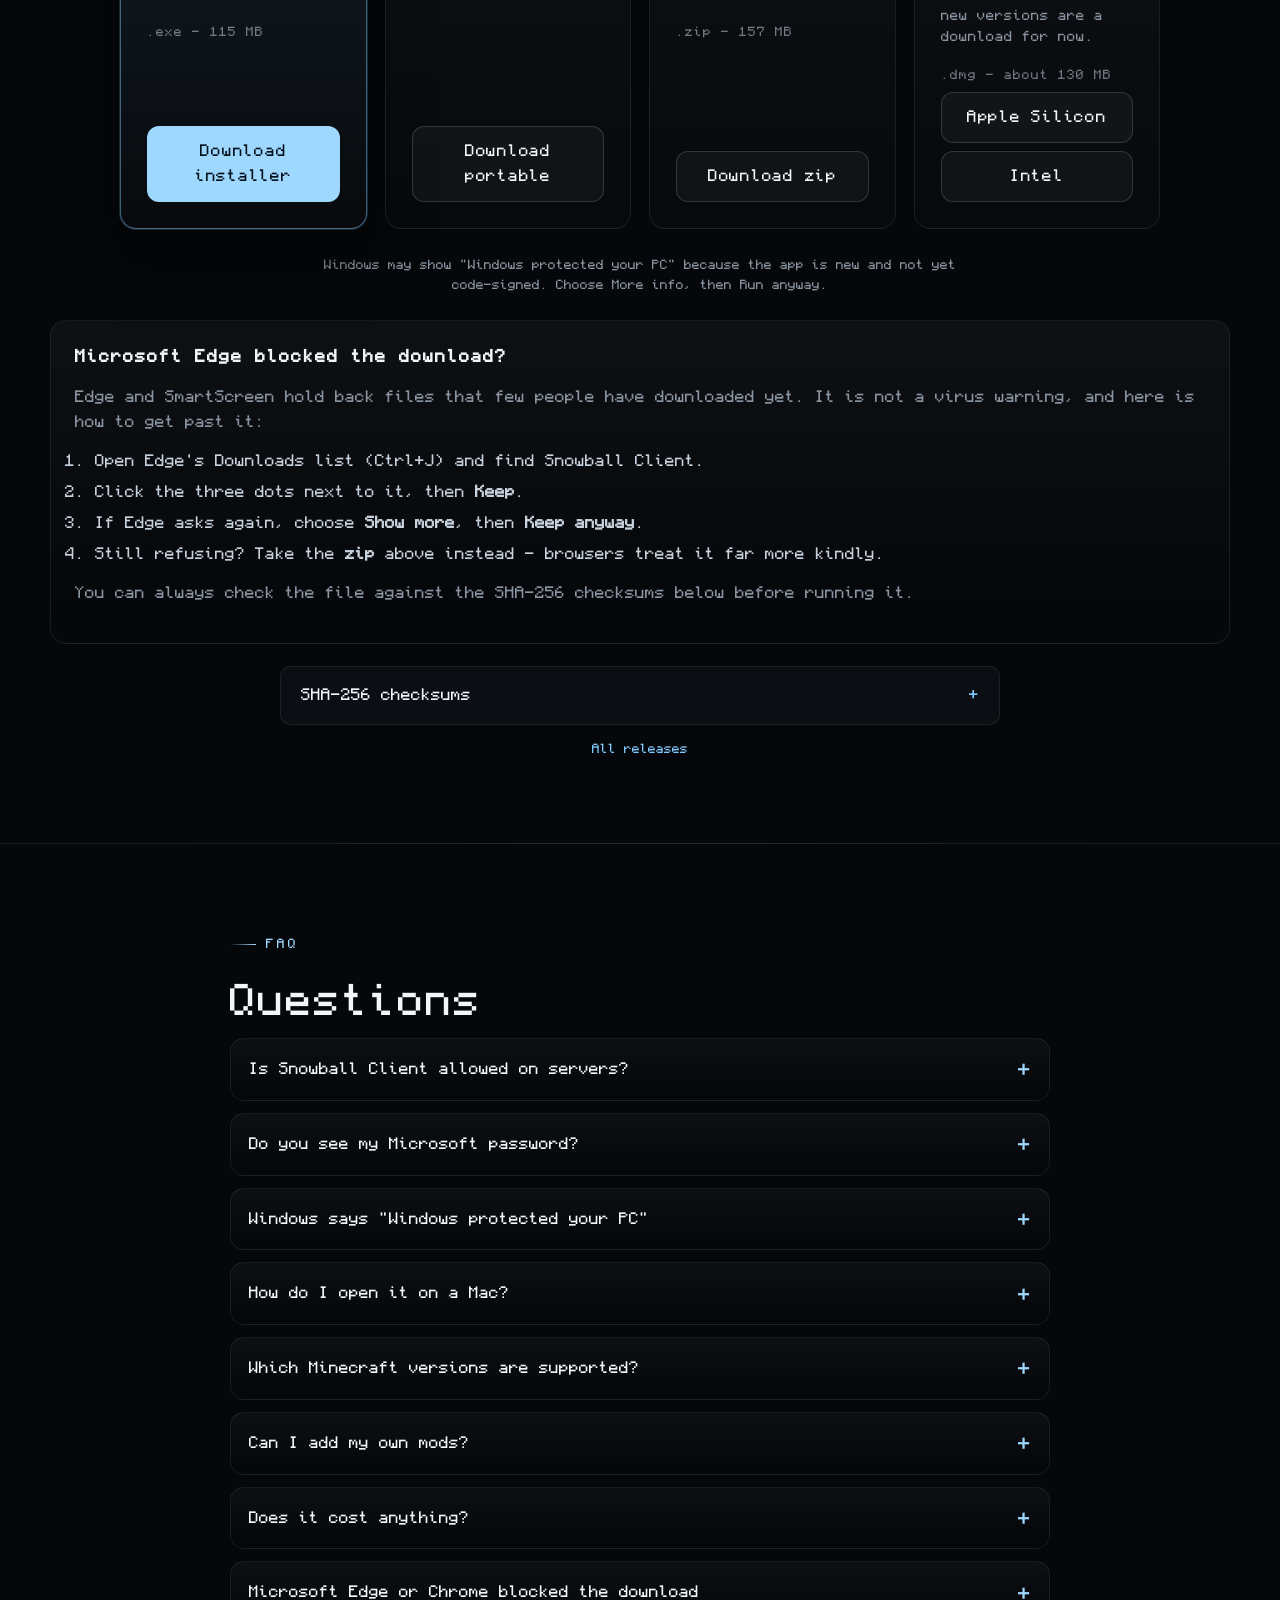
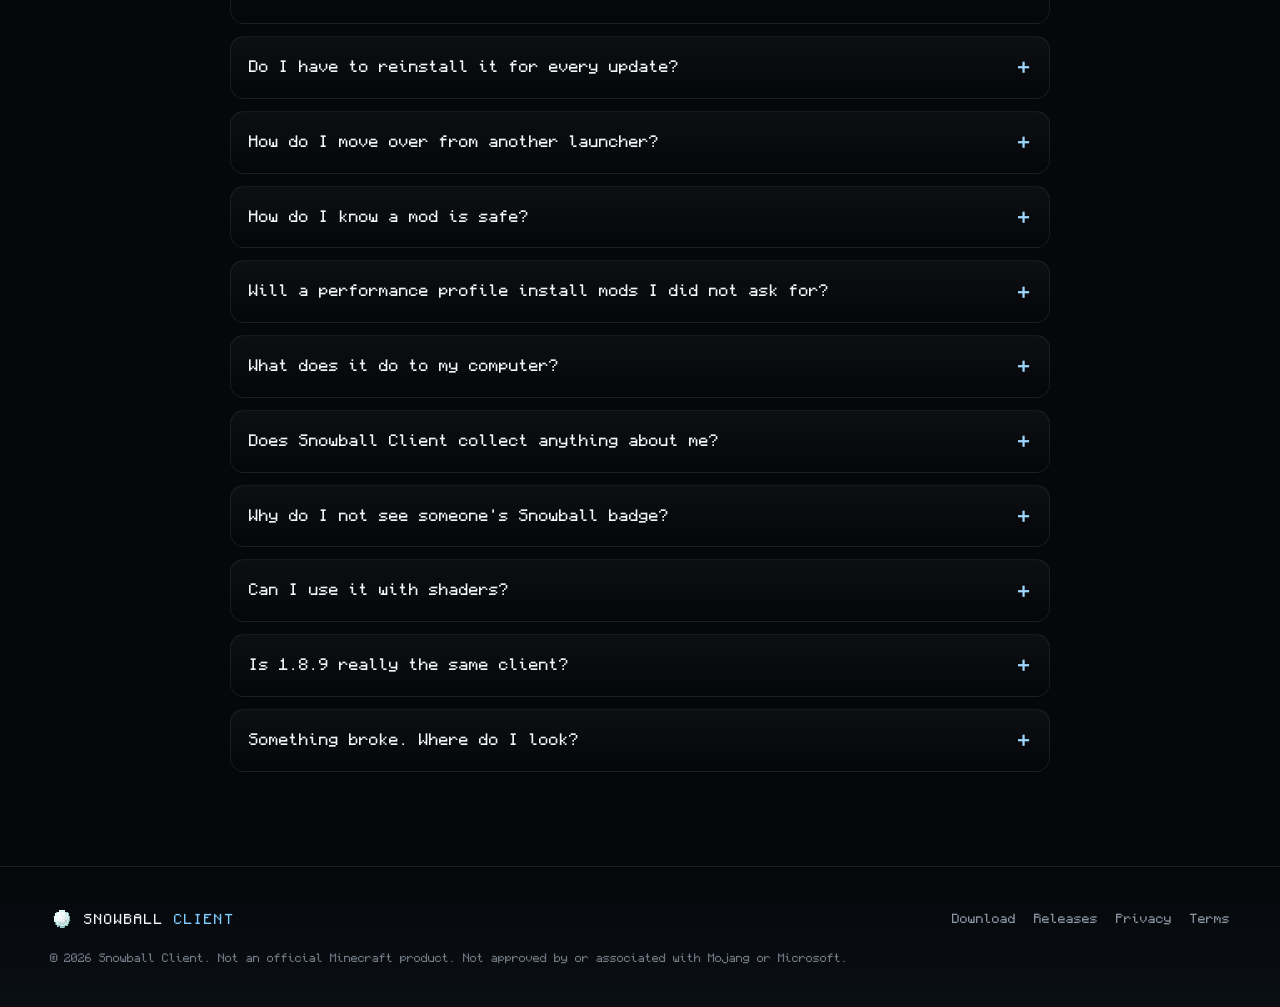
==== commit 627a6563: "1.10.0: downloads and checksums The download buttons point at the 1.10.0 release, with its sizes and" ====
--- a/index.html
+++ b/index.html
@@ -39,7 +39,7 @@
       <section class="hero">
         <div class="snow" aria-hidden="true"></div>
         <div class="wrap">
-          <a class="pill" href="#download"><span class="dot"></span>Version 1.9.0 - updates itself when it starts</a>
+          <a class="pill" href="#download"><span class="dot"></span>Version 1.10.0 - updates itself when it starts</a>
           <img class="hero-logo" src="assets/logo.png" alt="Snowball Client logo" width="112" height="112" />
           <h1>SNOWBALL <span>CLIENT</span></h1>
           <p class="lead">A fast, clean Minecraft: Java Edition launcher and client. Your own main menu, a radial in-game menu, isolated instances, and a launcher that keeps itself up to date.</p>
@@ -229,28 +229,28 @@
         <div class="wrap">
           <p class="section-title">DOWNLOAD</p>
           <h2 class="section-heading">Get Snowball Client</h2>
-          <p class="section-lead center">Version 1.9.0 for Windows 10 and 11 (64-bit), and a first beta for macOS (still 1.8.2), with Snowball Client for Minecraft 1.8.9, 1.21.11 and 26.2. You need a Microsoft account that owns Minecraft: Java Edition.</p>
+          <p class="section-lead center">Version 1.10.0 for Windows 10 and 11 (64-bit), and a first beta for macOS (still 1.8.2), with Snowball Client for Minecraft 1.8.9, 1.21.11 and 26.2. You need a Microsoft account that owns Minecraft: Java Edition.</p>
           <div class="options">
             <div class="card featured reveal">
               <span class="tag">RECOMMENDED</span>
               <h3>Installer</h3>
               <p>Installs Snowball Client with a Start menu shortcut, and updates itself from then on.</p>
-              <p class="size">.exe - 114 MB</p>
-              <a class="btn primary" href="https://github.com/met4a/snowball-website/releases/download/1.9.0/SnowballClient-1.9.0-setup.exe">Download installer</a>
+              <p class="size">.exe - 115 MB</p>
+              <a class="btn primary" href="https://github.com/met4a/snowball-website/releases/download/1.10.0/SnowballClient-1.10.0-setup.exe">Download installer</a>
             </div>
             <div class="card reveal">
               <span class="tag">PORTABLE</span>
               <h3>Portable</h3>
               <p>A single file you can run from anywhere. Nothing is installed.</p>
-              <p class="size">.exe - 114 MB</p>
-              <a class="btn" href="https://github.com/met4a/snowball-website/releases/download/1.9.0/SnowballClient-1.9.0-portable.exe">Download portable</a>
+              <p class="size">.exe - 115 MB</p>
+              <a class="btn" href="https://github.com/met4a/snowball-website/releases/download/1.10.0/SnowballClient-1.10.0-portable.exe">Download portable</a>
             </div>
             <div class="card reveal">
               <span class="tag">ZIP</span>
               <h3>Zip archive</h3>
               <p>For when your browser refuses to download a .exe. Unpack it and run Snowball Client Launcher.exe.</p>
-              <p class="size">.zip - 156 MB</p>
-              <a class="btn" href="https://github.com/met4a/snowball-website/releases/download/1.9.0/SnowballClient-1.9.0-win.zip">Download zip</a>
+              <p class="size">.zip - 157 MB</p>
+              <a class="btn" href="https://github.com/met4a/snowball-website/releases/download/1.10.0/SnowballClient-1.10.0-win.zip">Download zip</a>
             </div>
             <div class="card reveal">
               <span class="tag">MACOS BETA</span>
@@ -276,12 +276,12 @@
           <details class="checksums">
             <summary>SHA-256 checksums</summary>
             <dl>
-              <dt>SnowballClient-1.9.0-setup.exe</dt>
-              <dd>f6cc4d8266fd99f8ed969e301ac7c17752c83732aa4fd6182b8d2506d065d0bb</dd>
-              <dt>SnowballClient-1.9.0-portable.exe</dt>
-              <dd>27fe5a13036b4b9c299b0231ee754e24838b6fcaf1c130a27558008248b7f78e</dd>
-              <dt>SnowballClient-1.9.0-win.zip</dt>
-              <dd>c3331c06678d5cd979f1bf5596504188a6a2290bef3b5505c70e9fa95af769e6</dd>
+              <dt>SnowballClient-1.10.0-setup.exe</dt>
+              <dd>1c84239bfc4de855833943d9f1680f1d97f56b4a0ec6e7f4b02f7c9d686d091f</dd>
+              <dt>SnowballClient-1.10.0-portable.exe</dt>
+              <dd>0b37cd192930505f598b6a946133af3b495b974ed6809f5e10ab9a845525b4c2</dd>
+              <dt>SnowballClient-1.10.0-win.zip</dt>
+              <dd>e92d7c0fd702848488d5e6a17ce2eddf83d938e0ff34004070b1f35584f77f0f</dd>
               <dt>SnowballClient-1.8.2-mac-arm64.dmg</dt>
               <dd>ba978aae46f5c2aebd6f9dcc38c2ff895f90e1c8afe27fa8f0156463dedeaca7</dd>
               <dt>SnowballClient-1.8.2-mac-x64.dmg</dt>
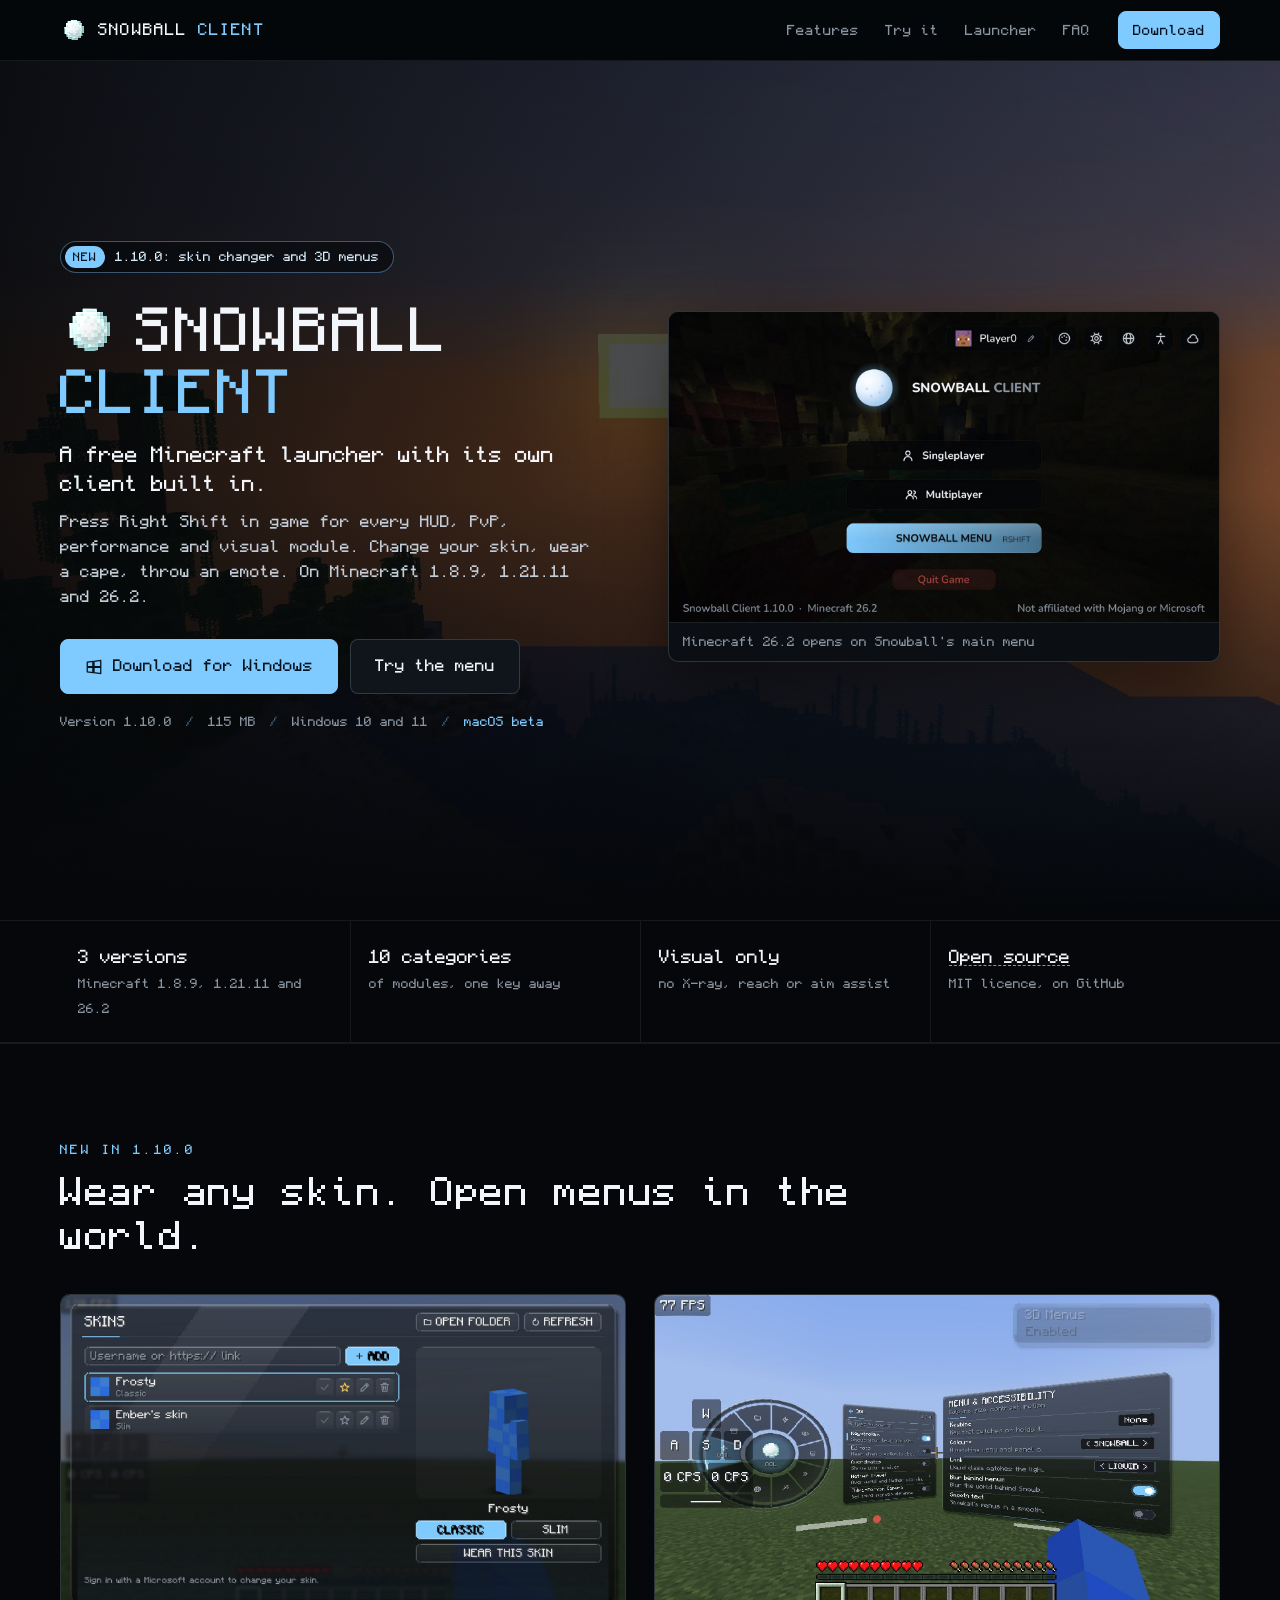
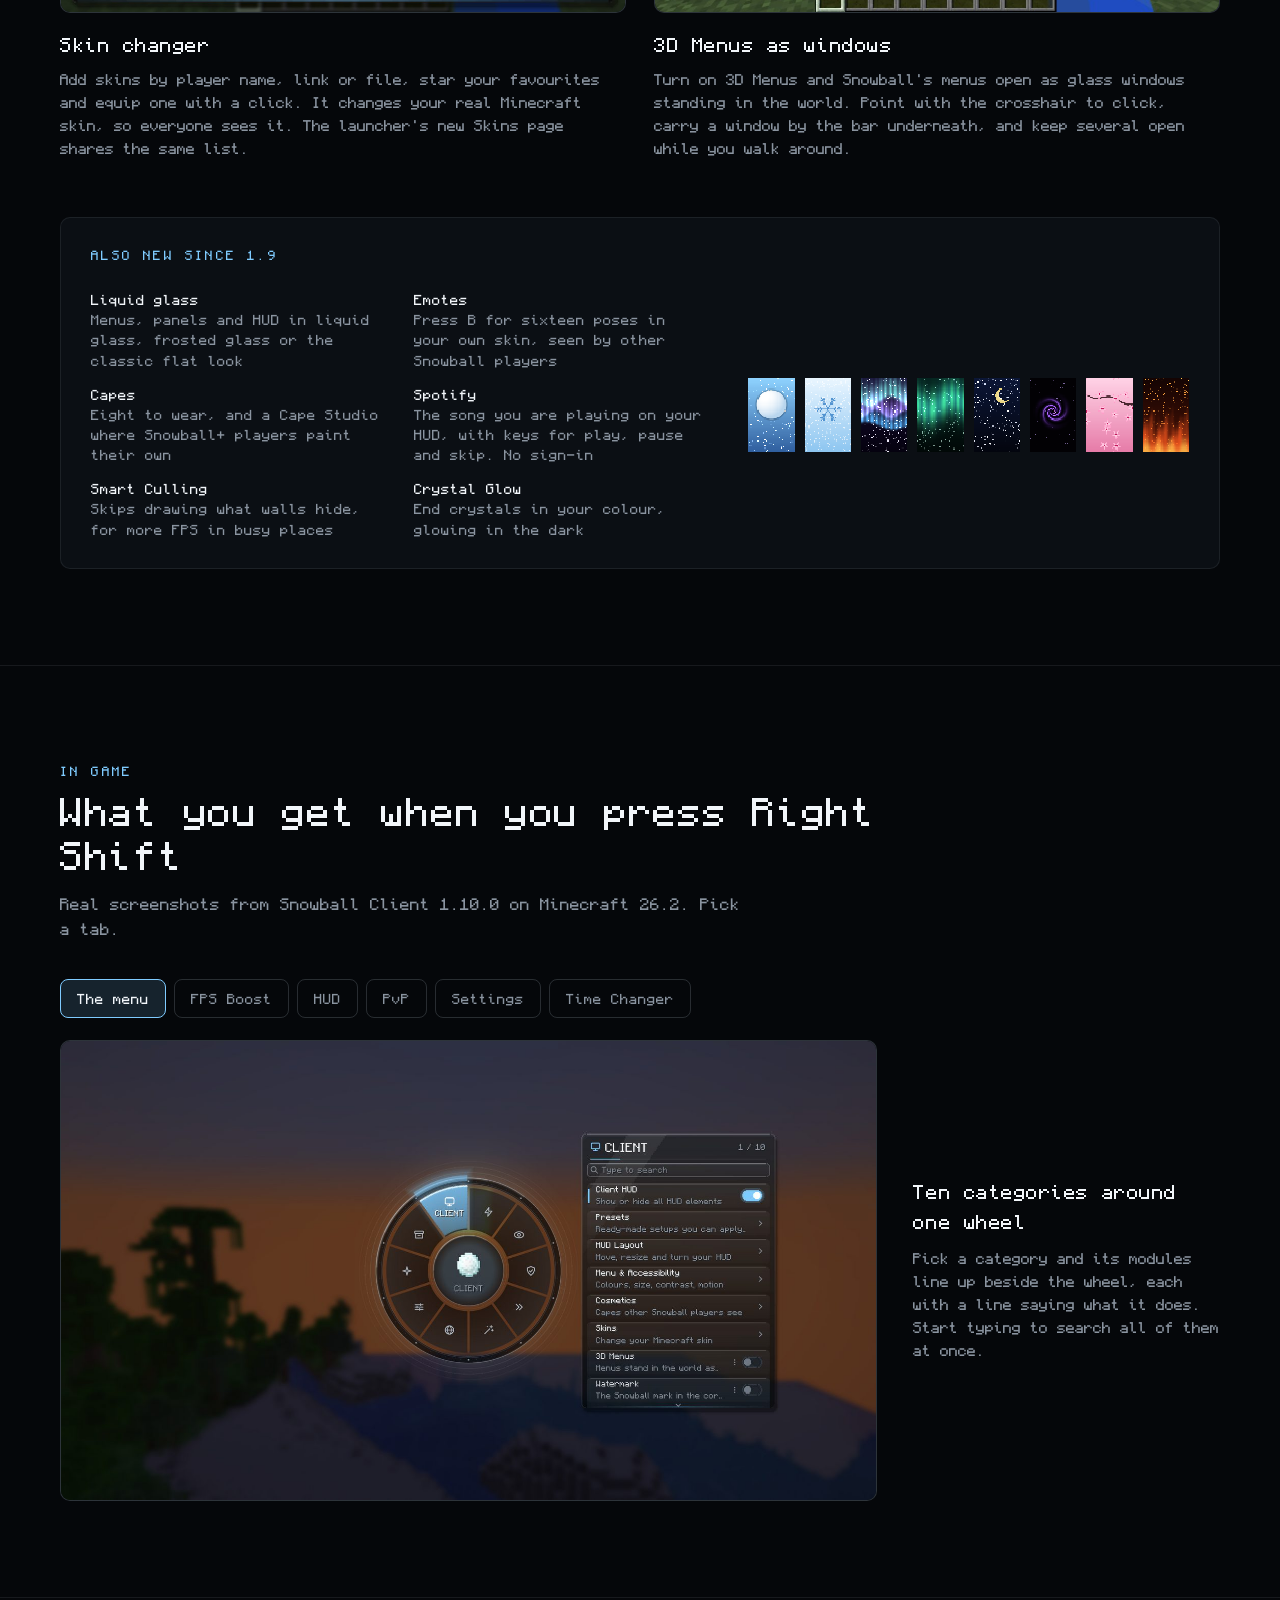
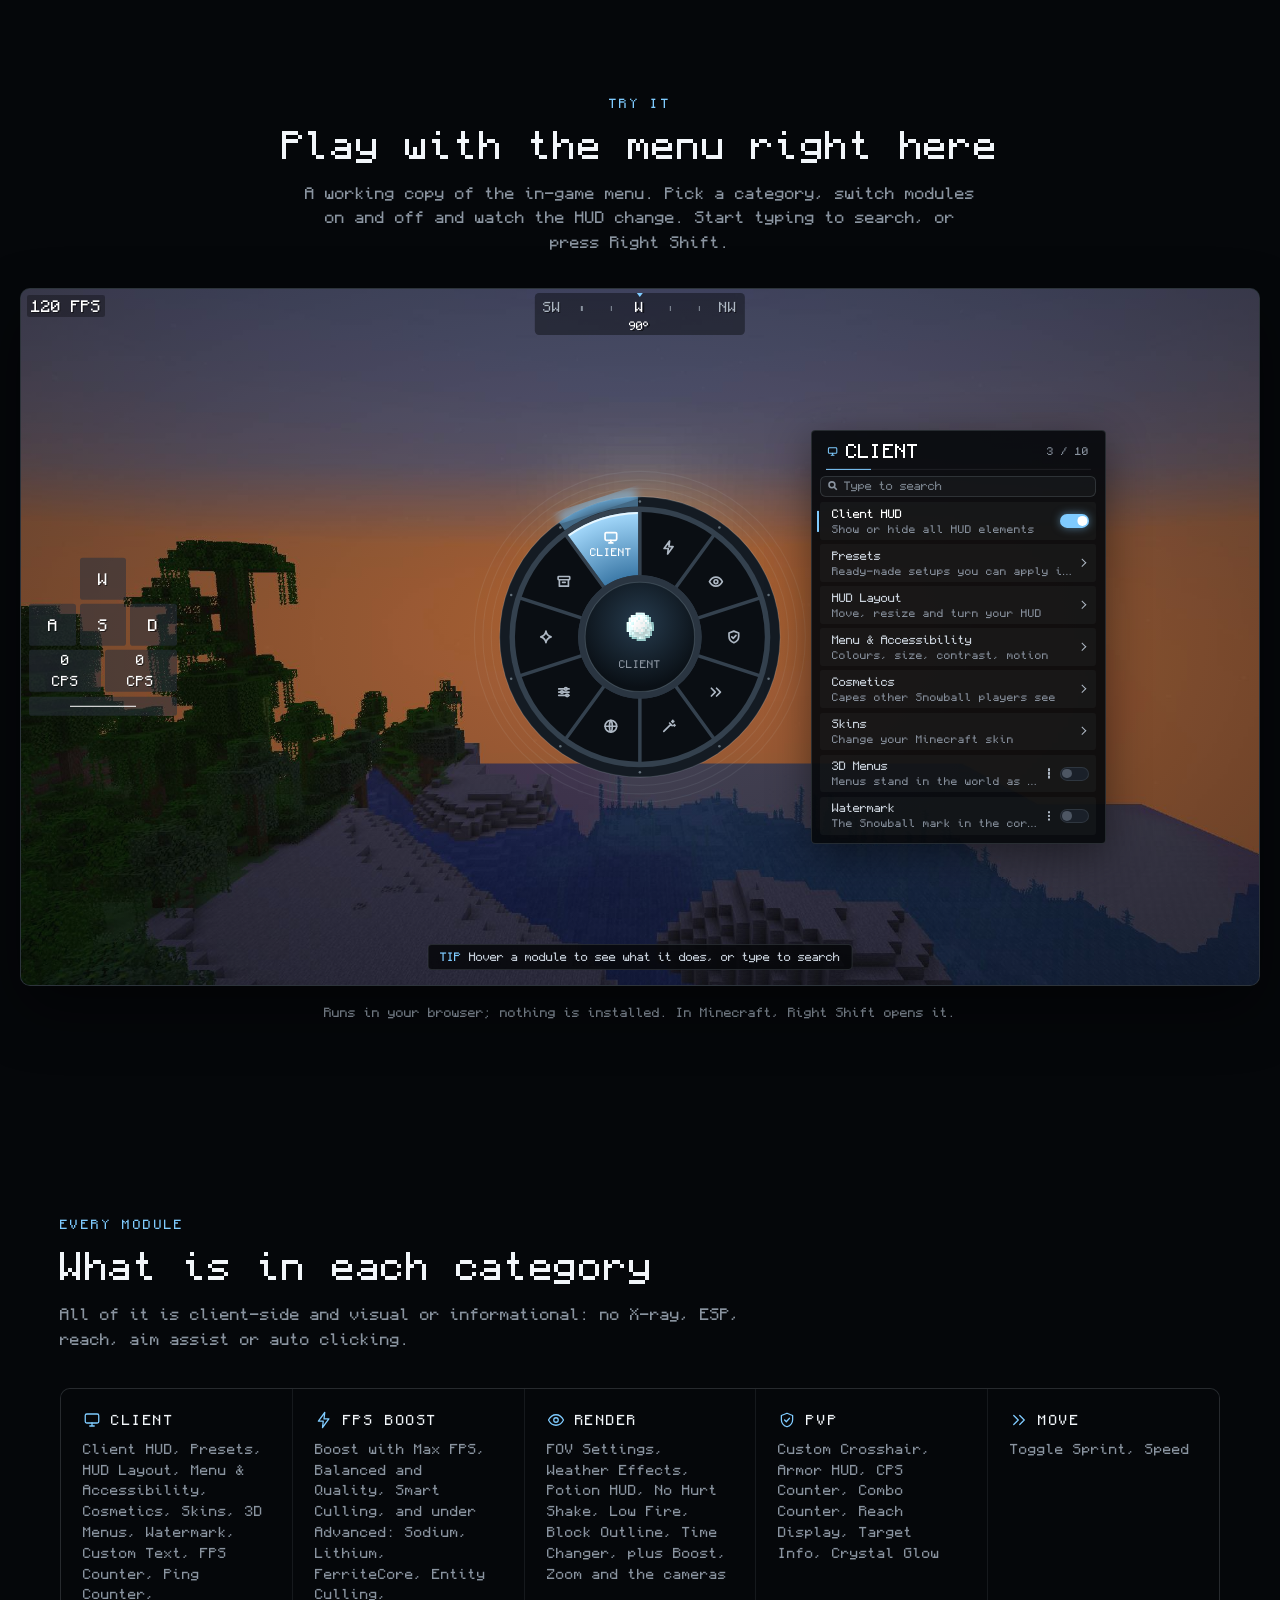
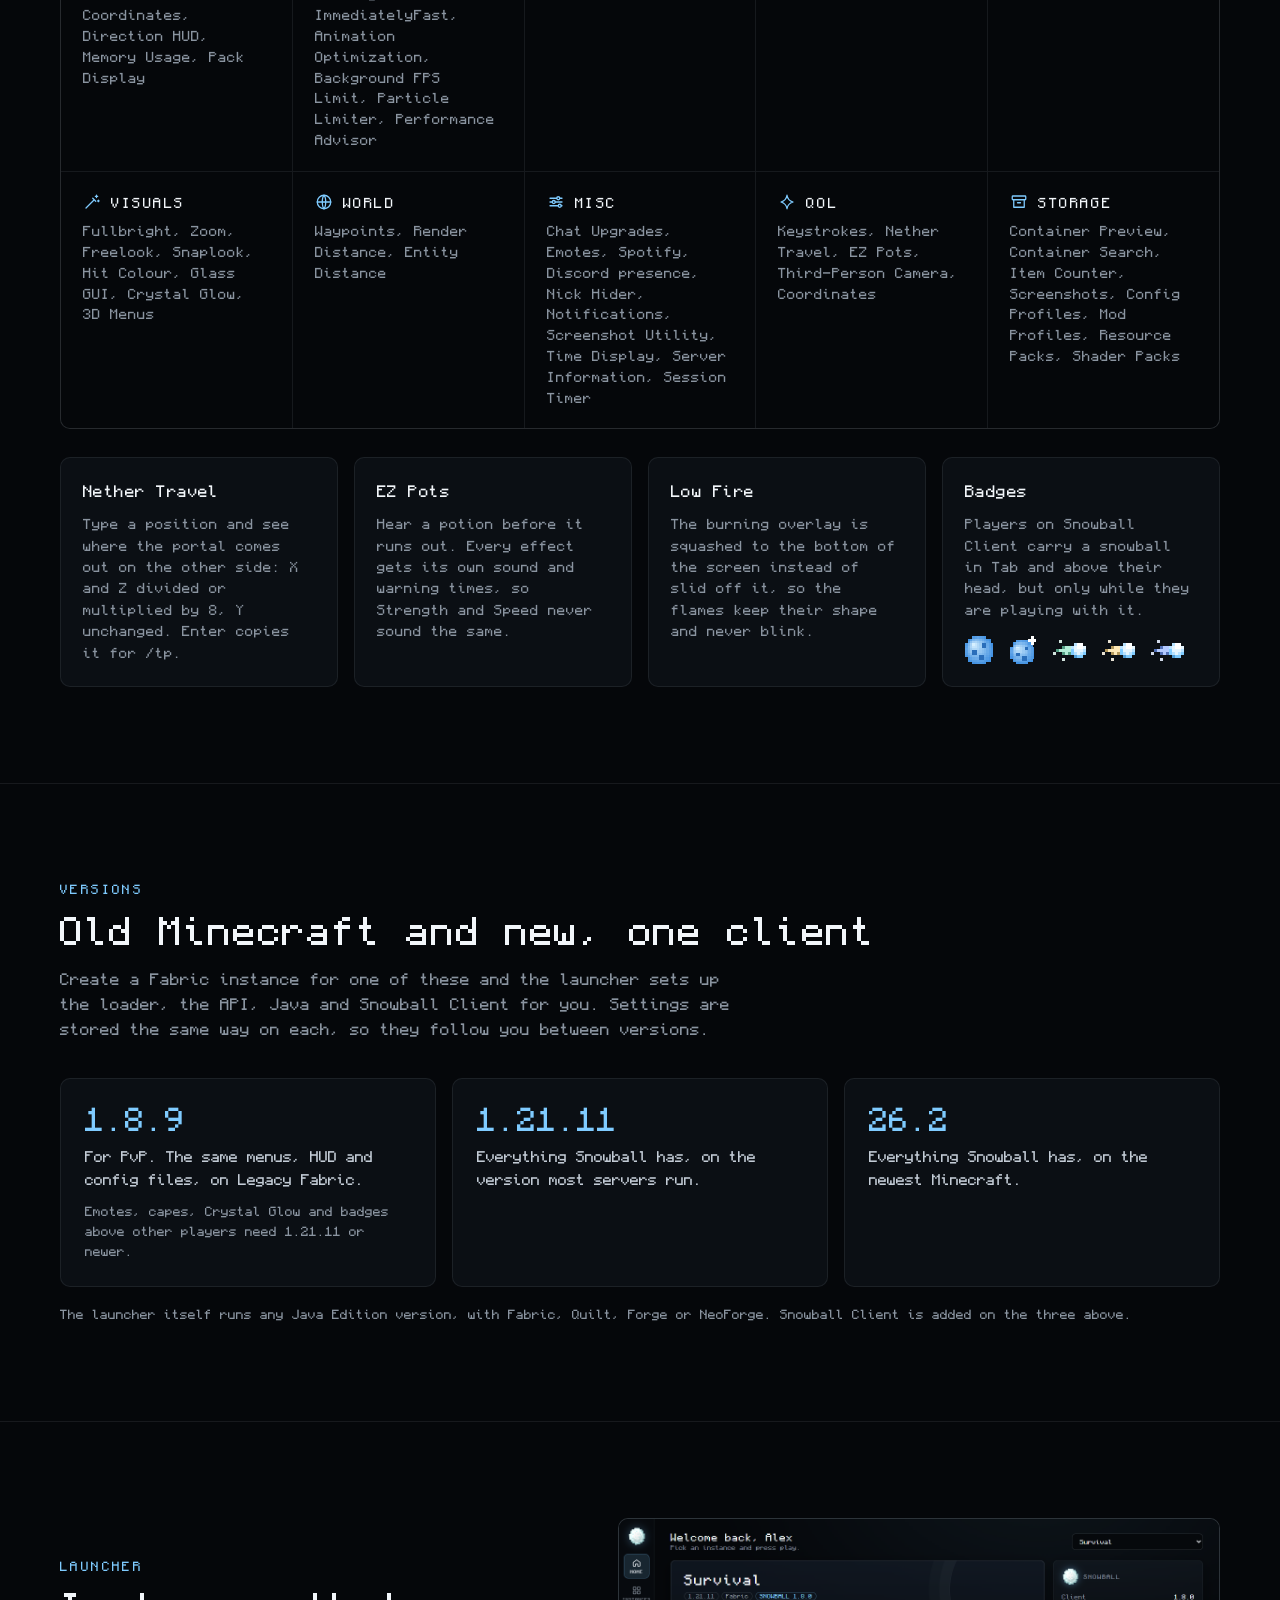
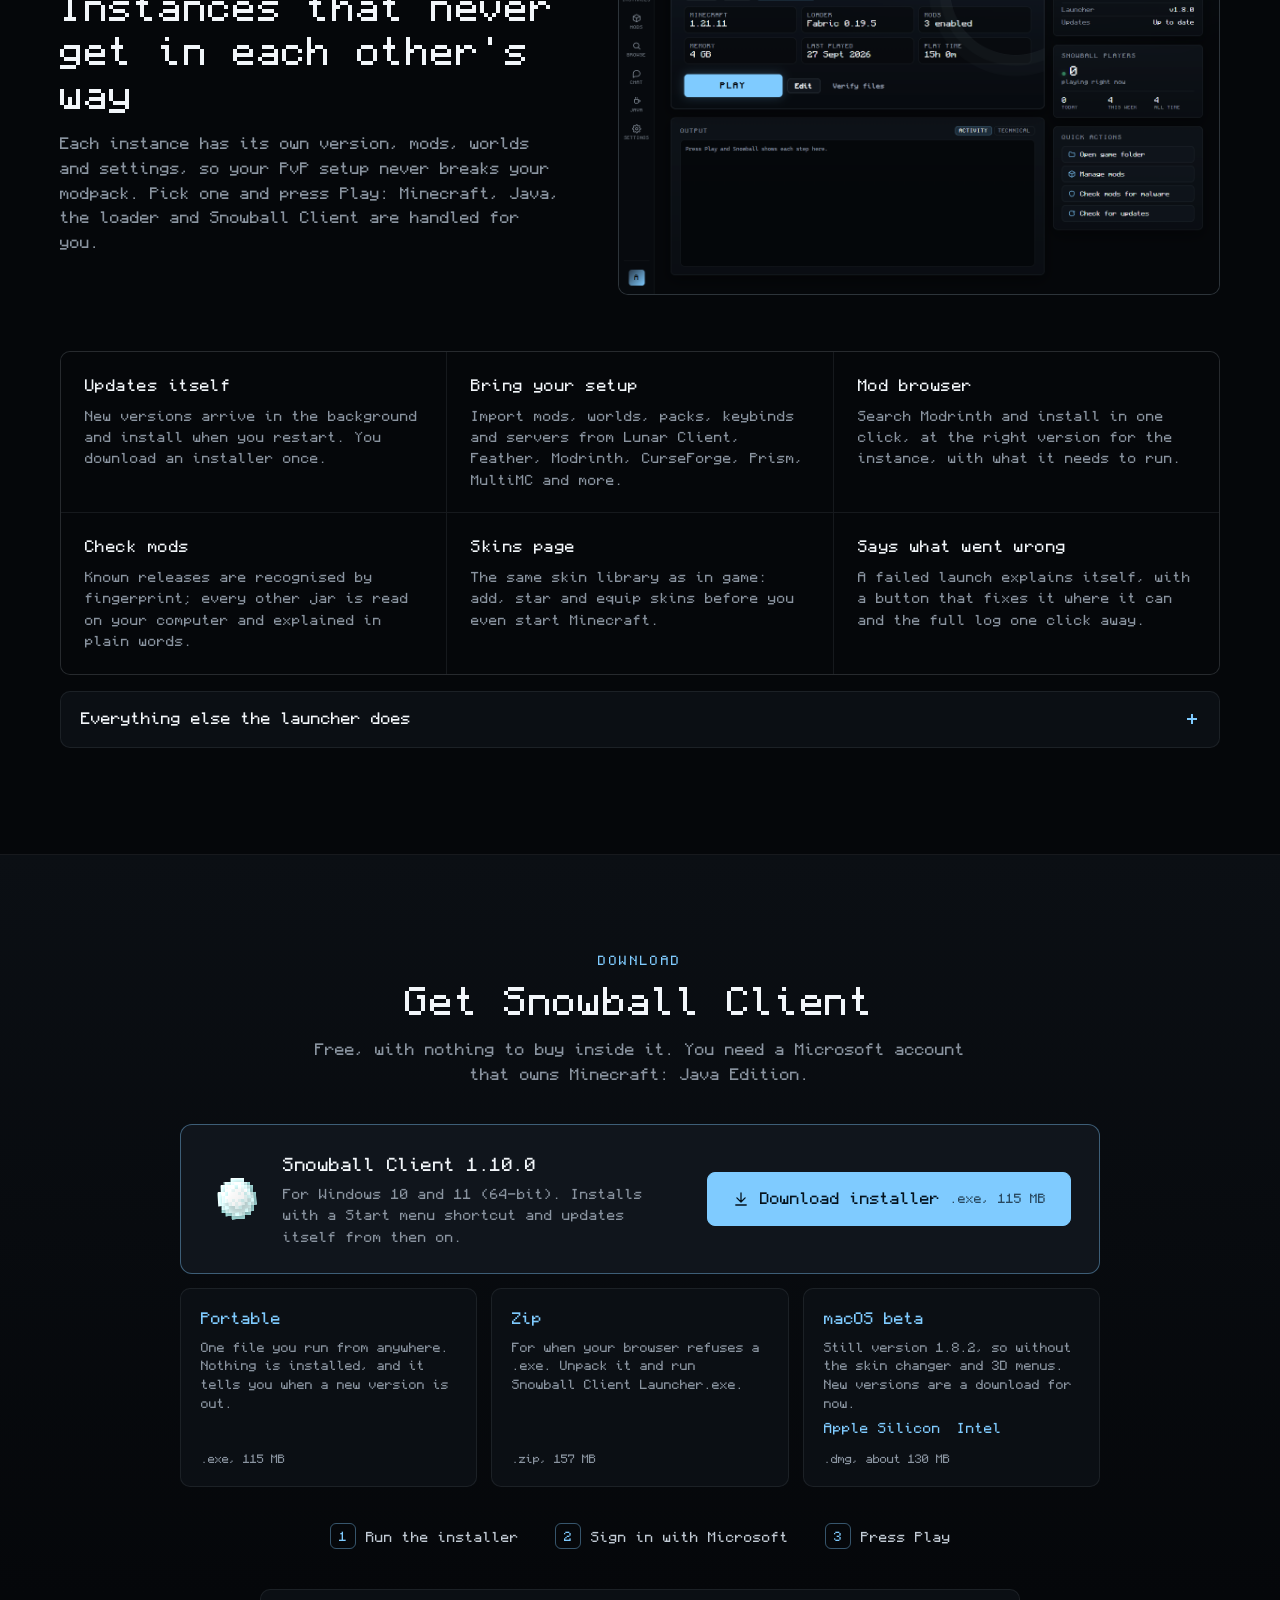
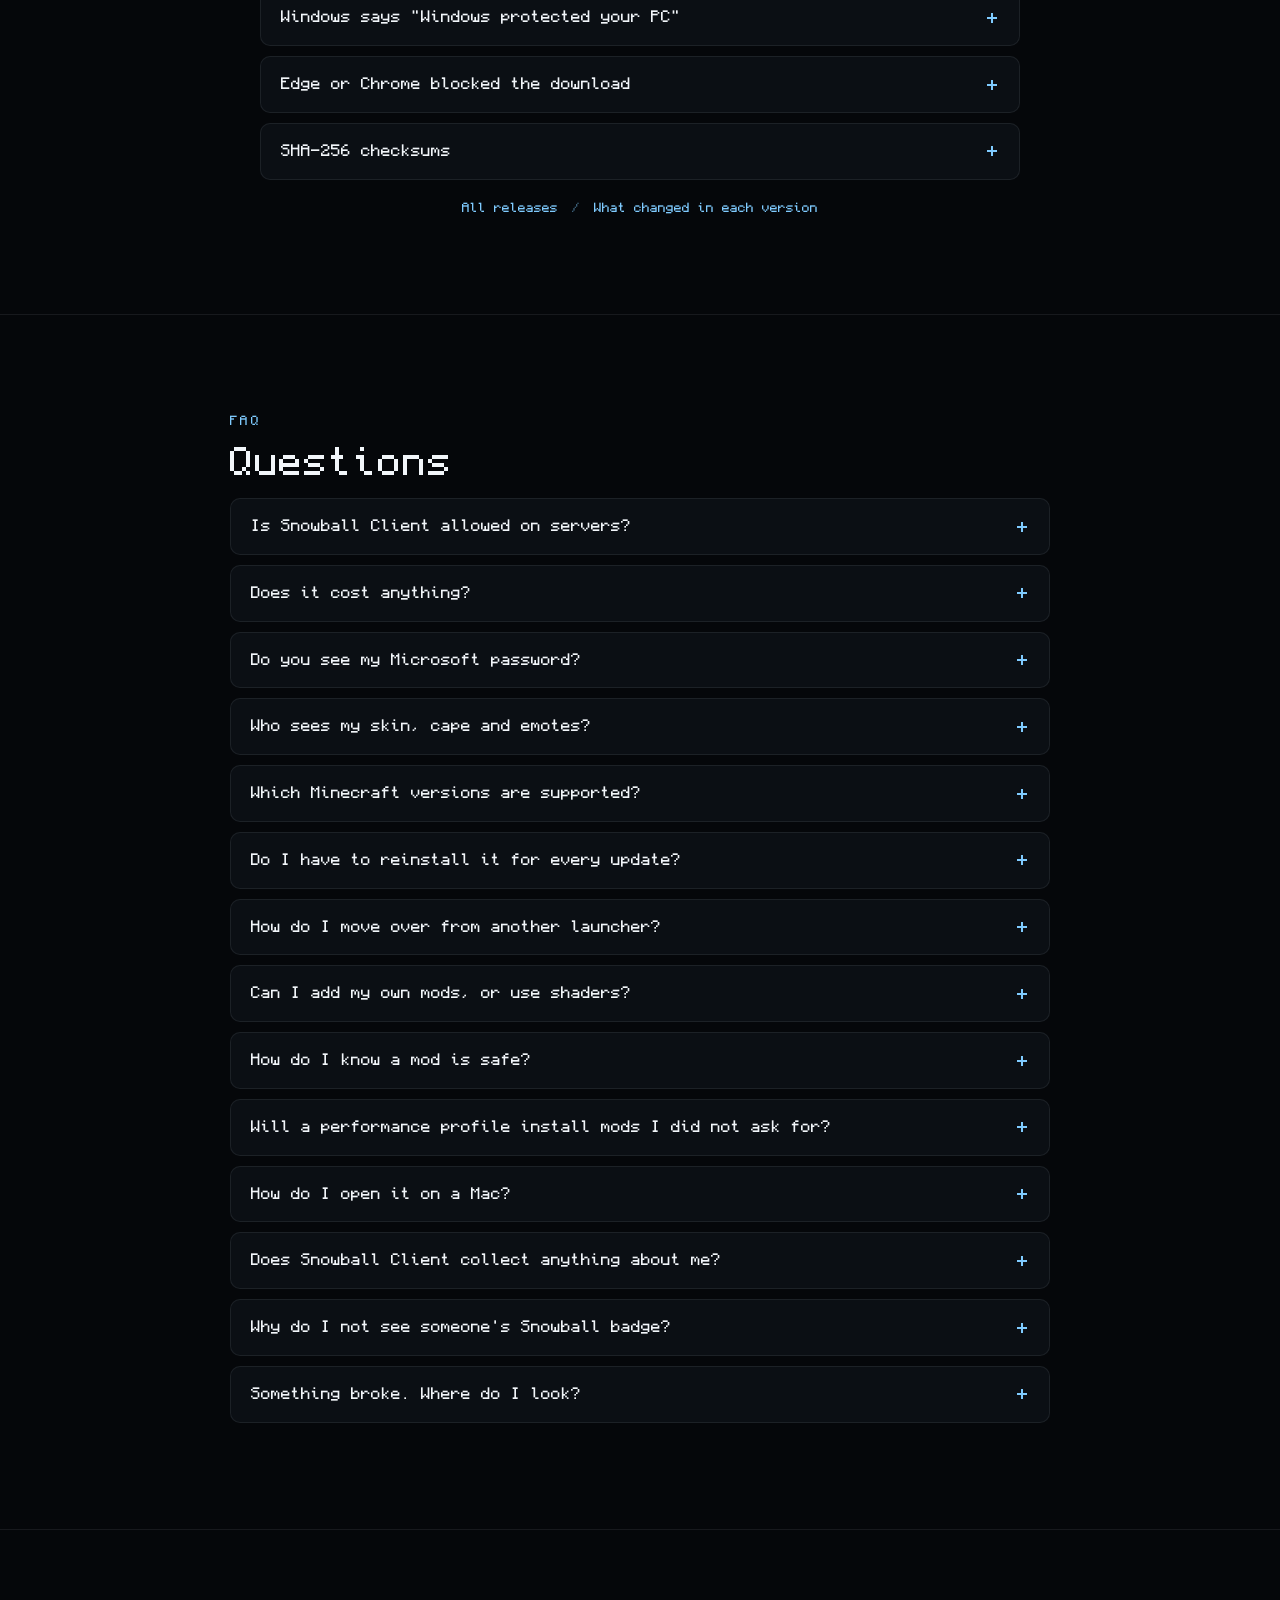
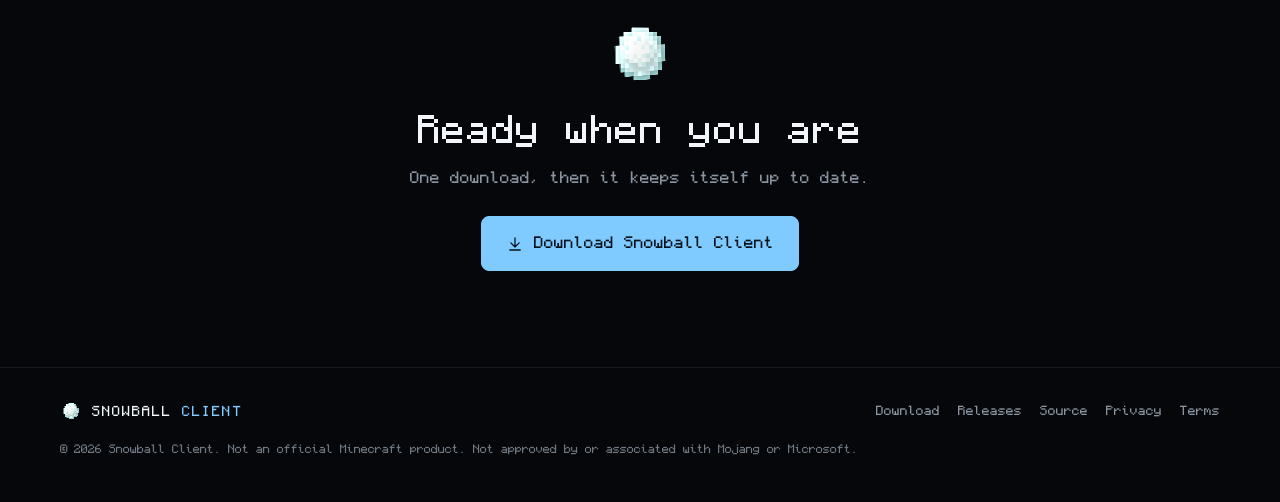
==== commit bc3cbdf7: "1.10.0: downloads and checksums, real 1.10 screenshots, skin changer and 3D menus, ten-category menu" ====
--- a/index.html
+++ b/index.html
@@ -3,168 +3,195 @@
   <head>
     <meta charset="utf-8" />
     <meta name="viewport" content="width=device-width, initial-scale=1" />
-    <title>Snowball Client - Minecraft launcher and client</title>
-    <meta name="description" content="Snowball Client is a free Minecraft: Java Edition launcher with a built-in client for 1.8.9, 1.21.11 and 26.2: its own main menu, a radial in-game menu, HUD modules, one-click performance mods, a mod browser and isolated instances." />
+    <title>Snowball Client - free Minecraft launcher and client</title>
+    <meta name="description" content="Snowball Client is a free Minecraft: Java Edition launcher with a client built in, for 1.8.9, 1.21.11 and 26.2: a radial menu of HUD, PvP and performance modules, a skin changer, 3D menus, capes and emotes, and isolated instances that update themselves." />
     <link rel="canonical" href="https://snowball.krakensmp.xyz/" />
     <meta property="og:type" content="website" />
     <meta property="og:url" content="https://snowball.krakensmp.xyz/" />
     <meta property="og:title" content="Snowball Client" />
-    <meta property="og:description" content="A clean, fast Minecraft launcher and client. Instances, performance profiles and a radial in-game menu." />
-    <meta property="og:image" content="https://snowball.krakensmp.xyz/assets/menu-client.jpg" />
+    <meta property="og:description" content="A free Minecraft launcher with a client built in. Right Shift opens every HUD, PvP and performance module, on 1.8.9, 1.21.11 and 26.2." />
+    <meta property="og:image" content="https://snowball.krakensmp.xyz/assets/shot-menu.jpg" />
     <meta name="twitter:card" content="summary_large_image" />
     <meta name="theme-color" content="#05070a" />
     <link rel="icon" type="image/png" href="assets/logo.png" />
-    <link rel="stylesheet" href="styles.css?v=5" />
-    <link rel="stylesheet" href="demo.css?v=1" />
-    <link rel="stylesheet" href="refresh.css?v=1" />
-    <link rel="stylesheet" href="polish.css?v=2" />
+    <link rel="preload" href="assets/fonts/monocraft.ttf" as="font" type="font/ttf" crossorigin />
+    <link rel="stylesheet" href="styles.css?v=6" />
+    <link rel="stylesheet" href="demo.css?v=2" />
     <script>document.documentElement.classList.add('js');</script>
   </head>
   <body>
+    <svg class="sprite" aria-hidden="true" focusable="false">
+      <symbol id="i-client" viewBox="0 0 24 24"><rect x="3" y="4" width="18" height="12" rx="2" /><path d="M9 20h6M12 16v4" /></symbol>
+      <symbol id="i-fps" viewBox="0 0 24 24"><path d="M13 2 4.5 13.5H11L10 22l8.5-11.5H12z" /></symbol>
+      <symbol id="i-render" viewBox="0 0 24 24"><path d="M2 12s3.6-7 10-7 10 7 10 7-3.6 7-10 7S2 12 2 12z" /><circle cx="12" cy="12" r="3" /></symbol>
+      <symbol id="i-pvp" viewBox="0 0 24 24"><path d="M12 3 19.5 6v5.5c0 4.6-3.2 7.9-7.5 9.5-4.3-1.6-7.5-4.9-7.5-9.5V6z" /><path d="m8.8 12 2.3 2.3 4.2-4.6" /></symbol>
+      <symbol id="i-move" viewBox="0 0 24 24"><path d="m5 6 6 6-6 6M13 6l6 6-6 6" /></symbol>
+      <symbol id="i-visuals" viewBox="0 0 24 24"><path d="M4 20 15 9M13 7l4 4M18 3v3M16.5 4.5h3M20.5 9.5v2M19.5 10.5h2" /></symbol>
+      <symbol id="i-world" viewBox="0 0 24 24"><circle cx="12" cy="12" r="9" /><path d="M3 12h18M12 3c3 3 3 15 0 18M12 3c-3 3-3 15 0 18" /></symbol>
+      <symbol id="i-misc" viewBox="0 0 24 24"><path d="M4 7h9M17 7h3M4 12h3M11 12h9M4 17h11M19 17h1" /><circle cx="15" cy="7" r="2" /><circle cx="9" cy="12" r="2" /><circle cx="17" cy="17" r="2" /></symbol>
+      <symbol id="i-qol" viewBox="0 0 24 24"><path d="M12 3c.7 5 2.5 7.3 8 9-5.5 1.7-7.3 4-8 9-.7-5-2.5-7.3-8-9 5.5-1.7 7.3-4 8-9z" /></symbol>
+      <symbol id="i-storage" viewBox="0 0 24 24"><rect x="3" y="4" width="18" height="5" rx="1" /><path d="M5 9v10h14V9M10 13h4" /></symbol>
+      <symbol id="i-arrow" viewBox="0 0 24 24"><path d="M12 4v12M6.5 10.5 12 16l5.5-5.5M5 20h14" /></symbol>
+      <symbol id="i-windows" viewBox="0 0 24 24"><path d="M3 5.6 10.5 4.6v7H3zM12 4.4 21 3.2v8.4h-9zM3 12.6h7.5v7L3 18.6zM12 12.6h9v8.2l-9-1.2z" /></symbol>
+    </svg>
+
     <header class="site-header">
       <div class="wrap">
-        <a class="brand" href="index.html"><img src="assets/logo.png" alt="" />SNOWBALL <span>CLIENT</span></a>
+        <a class="brand" href="#top"><img src="assets/logo.png" alt="" width="28" height="28" />SNOWBALL <span>CLIENT</span></a>
         <nav class="nav" aria-label="Main">
-          <a href="#features">FEATURES</a>
-          <a href="#try">TRY IT</a>
-          <a href="#launcher">LAUNCHER</a>
-          <a href="#download">DOWNLOAD</a>
+          <a href="#features">Features</a>
+          <a href="#try">Try it</a>
+          <a href="#launcher">Launcher</a>
           <a href="#faq">FAQ</a>
         </nav>
         <a class="btn primary small" href="#download">Download</a>
       </div>
     </header>
 
-    <main>
+    <main id="top">
       <section class="hero">
-        <div class="snow" aria-hidden="true"></div>
-        <div class="wrap">
-          <a class="pill" href="#download"><span class="dot"></span>Version 1.10.0 - updates itself when it starts</a>
-          <img class="hero-logo" src="assets/logo.png" alt="Snowball Client logo" width="112" height="112" />
-          <h1>SNOWBALL <span>CLIENT</span></h1>
-          <p class="lead">A fast, clean Minecraft: Java Edition launcher and client. Your own main menu, a radial in-game menu, isolated instances, and a launcher that keeps itself up to date.</p>
-          <div class="hero-actions">
-            <a class="btn primary big" href="#download">Download free for Windows</a>
-            <a class="btn big" href="#features">See what it does</a>
-          </div>
-          <p class="hero-meta">Free <b>/</b> Minecraft 1.8.9, 1.21.11 and 26.2 <b>/</b> Windows 10 and 11, macOS beta</p>
-
-          <figure class="window hero-shot reveal">
-            <div class="window-bar"><i></i><i></i><i></i><span>Minecraft, opened on the Snowball main menu</span></div>
-            <img src="assets/menu-main.jpg" alt="The Snowball Client main menu in Minecraft: the logo, Singleplayer, Multiplayer and a Snowball menu card over the game's panorama" width="1920" height="1080" />
+        <img class="hero-bg" src="assets/scene-sunset.jpg" alt="" width="1920" height="1080" fetchpriority="high" />
+        <div class="wrap hero-grid">
+          <div class="hero-copy">
+            <a class="pill" href="#new"><b>NEW</b> 1.10.0: skin changer and 3D menus</a>
+            <h1><img src="assets/logo.png" alt="" width="64" height="64" />SNOWBALL <span>CLIENT</span></h1>
+            <p class="tagline">A free Minecraft launcher with its own client built in.</p>
+            <p class="lead">Press Right Shift in game for every HUD, PvP, performance and visual module. Change your skin, wear a cape, throw an emote. On Minecraft 1.8.9, 1.21.11 and 26.2.</p>
+            <div class="hero-actions">
+              <a class="btn primary big" href="https://github.com/met4a/snowball-website/releases/download/1.10.0/SnowballClient-1.10.0-setup.exe"><svg class="ic" aria-hidden="true"><use href="#i-windows" /></svg>Download for Windows</a>
+              <a class="btn big" href="#try">Try the menu</a>
+            </div>
+            <p class="hero-meta">Version 1.10.0 <b>/</b> 115 MB <b>/</b> Windows 10 and 11 <b>/</b> <a href="#download">macOS beta</a></p>
+          </div>
+          <figure class="shot hero-shot">
+            <img src="assets/shot-title.jpg" alt="The Snowball Client main menu in Minecraft 26.2: the player's head and name, round buttons for Singleplayer and Multiplayer, and a Snowball Menu button" width="1600" height="900" fetchpriority="high" />
+            <figcaption>Minecraft 26.2 opens on Snowball's main menu</figcaption>
           </figure>
         </div>
       </section>
 
-      <section class="stats-band" aria-label="At a glance">
-        <div class="wrap stats facts">
-          <div><strong>Old and new</strong><span>Minecraft 1.8.9, 1.21.11 and 26.2</span></div>
-          <div><strong>Imports</strong><span>from Lunar, Feather, Modrinth and more</span></div>
+      <section class="facts" aria-label="At a glance">
+        <div class="wrap facts-row">
+          <div><strong>3 versions</strong><span>Minecraft 1.8.9, 1.21.11 and 26.2</span></div>
+          <div><strong>10 categories</strong><span>of modules, one key away</span></div>
           <div><strong>Visual only</strong><span>no X-ray, reach or aim assist</span></div>
           <div><strong><a href="https://github.com/met4a/snowball-client">Open source</a></strong><span>MIT licence, on GitHub</span></div>
         </div>
       </section>
 
-      <section id="features">
-        <div class="wrap">
-          <div class="split reveal">
-            <div>
-              <p class="section-title">IN GAME</p>
-              <h2 class="section-heading">Everything one key away</h2>
-              <p class="section-lead">Press Right Shift to open the radial menu. Pick a category, toggle a module, open its settings. Settings are saved per instance.</p>
-              <ul class="cats">
-                <li>CLIENT</li><li>FPS BOOST</li><li>RENDER</li><li>MISC</li><li>QOL</li><li>STORAGE</li>
-              </ul>
-            </div>
-            <figure class="window">
-              <div class="window-bar"><i></i><i></i><i></i><span>RENDER category</span></div>
-              <img src="assets/menu-render.jpg" alt="The RENDER category of the radial menu, each module with a short description" width="1010" height="700" loading="lazy" />
-            </figure>
-          </div>
-
-          <div class="grid">
-            <div class="card reveal"><span class="tag">FPS BOOST</span><h3>One-click Boost</h3><p>Pick Max FPS, Balanced or Quality. Boost sets your video options and installs Sodium-based mods, and switching it off restores your settings.</p></div>
-            <div class="card reveal"><span class="tag">CLIENT</span><h3>PvP HUD</h3><p>Direction compass, speed, combo counter, reach display, memory and pack display, all movable and scalable.</p></div>
-            <div class="card reveal"><span class="tag">RENDER</span><h3>Visual tweaks</h3><p>Hit colour, block outline colour, low fire, no hurt shake and a time changer that only changes your sky.</p></div>
-            <div class="card reveal"><span class="tag">MISC</span><h3>Chat upgrades</h3><p>Repeated messages stack as (x3), mentions of your name light up, right-click copies a line, and Nick Hider keeps your name off stream.</p></div>
-            <div class="card reveal"><span class="tag">QOL</span><h3>Camera</h3><p>Hold-to-zoom with a zoom level readout, Freelook, Snaplook and a smooth third-person distance.</p></div>
-            <div class="card reveal"><span class="tag">QOL</span><h3>Keystrokes and waypoints</h3><p>Keys, clicks per second, toggle sprint, and waypoints with on-screen markers.</p></div>
-            <div class="card reveal"><span class="tag">MENU</span><h3>Search everything</h3><p>Start typing in the menu to find any module. Every row explains what it does in a few words.</p></div>
-            <div class="card reveal"><span class="tag">STORAGE</span><h3>Profiles and packs</h3><p>Save module setups, switch mod sets, browse screenshots, peek inside shulker boxes and search chests.</p></div>
-            <div class="card reveal"><span class="tag">NEW</span><h3>Nether Travel</h3><p>Type a position and see where a portal comes out on the other side: X and Z divided or multiplied by 8, Y unchanged, negative and decimal numbers included. Copy it for /tp, or add the other side's coordinates to your HUD.</p></div>
-            <div class="card reveal"><span class="tag">NEW</span><h3>Low Fire that stays whole</h3><p>The burning overlay is squashed towards the bottom of the screen instead of slid off it, so the flames keep their shape and never blink. Choose the height and how see-through they are - on 1.8.9 too.</p></div>
-            <div class="card reveal"><span class="tag">MISC</span><h3>EZ Pots</h3><p>Hear a potion before it drops. Every effect gets its own sound, pitch and warning times, so Strength and Speed never sound the same.</p></div>
-            <div class="card reveal"><span class="tag">CLIENT</span><h3>Snowball loading screen</h3><p>The red Mojang screen becomes a Snowball one, with a real progress bar while the game loads.</p></div>
-            <div class="card reveal"><span class="tag">CLIENT</span><h3>Snowball in the player list</h3><p>Players on Snowball Client get a snowball next to their name when you hold Tab, and Snowball's staff a small pixel-art comet instead of a text tag.</p></div>
-            <div class="card reveal"><span class="tag">MENU</span><h3>Your colours</h3><p>Pick the colour of every Snowball menu, and the tint behind them, from swatches or a full colour picker. It changes as you drag.</p></div>
-            <div class="card reveal"><span class="tag">CLIENT</span><h3>Badges above heads</h3><p>Snowball players carry their rank badge on the name above their head, so you can spot them in the world and in third person.</p></div>
-            <div class="card reveal"><span class="tag">LAUNCHER</span><h3>Known mods, recognised</h3><p>The mod check knows Modrinth's releases by fingerprint, so Fabric API and friends are set aside and only files it cannot vouch for are read.</p></div>
-            <div class="card reveal"><span class="tag">MENU</span><h3>Your own main menu</h3><p>The title screen becomes the Snowball menu: your account, Singleplayer, Multiplayer and quick buttons for the game's own screens, over Minecraft's own panorama. Switch it off any time.</p></div>
-          </div>
-        </div>
-      </section>
-
-      <section id="legacy">
-        <div class="wrap split reveal">
-          <div>
-            <p class="section-title">1.8.9</p>
-            <h2 class="section-heading">The same client on old Minecraft</h2>
-            <p class="section-lead">PvP still lives on 1.8.9, so Snowball Client runs there too. Create a Fabric instance for 1.8.9 and the launcher sets up Legacy Fabric, the API and the client for you.</p>
-            <ul class="checks">
-              <li><strong>The same menus</strong>, the same modules and the same config files as on 1.21.11 and 26.2</li>
-              <li><strong>Nothing to install by hand</strong>: Legacy Fabric, its API and Java are handled for you</li>
-              <li><strong>Your settings follow you</strong> between versions, because they are stored the same way</li>
+      <section id="new" class="new">
+        <div class="wrap">
+          <p class="eyebrow">NEW IN 1.10.0</p>
+          <h2>Wear any skin. Open menus in the world.</h2>
+          <div class="new-grid">
+            <article class="new-item reveal">
+              <figure class="shot"><img src="assets/shot-skins.jpg" alt="The Skins panel in game: a library of skins with a preview of the player wearing the selected one" width="1600" height="900" loading="lazy" /></figure>
+              <h3>Skin changer</h3>
+              <p>Add skins by player name, link or file, star your favourites and equip one with a click. It changes your real Minecraft skin, so everyone sees it. The launcher's new Skins page shares the same list.</p>
+            </article>
+            <article class="new-item reveal">
+              <figure class="shot"><img src="assets/shot-windows.jpg" alt="Two Snowball menus standing as glass windows in front of the player in a Minecraft world" width="854" height="480" loading="lazy" /></figure>
+              <h3>3D Menus as windows</h3>
+              <p>Turn on 3D Menus and Snowball's menus open as glass windows standing in the world. Point with the crosshair to click, carry a window by the bar underneath, and keep several open while you walk around.</p>
+            </article>
+          </div>
+
+          <div class="since">
+            <p class="since-title">Also new since 1.9</p>
+            <ul class="since-list">
+              <li><b>Liquid glass</b>Menus, panels and HUD in liquid glass, frosted glass or the classic flat look</li>
+              <li><b>Emotes</b>Press B for sixteen poses in your own skin, seen by other Snowball players</li>
+              <li><b>Capes</b>Eight to wear, and a Cape Studio where Snowball+ players paint their own</li>
+              <li><b>Spotify</b>The song you are playing on your HUD, with keys for play, pause and skip. No sign-in</li>
+              <li><b>Smart Culling</b>Skips drawing what walls hide, for more FPS in busy places</li>
+              <li><b>Crystal Glow</b>End crystals in your colour, glowing in the dark</li>
             </ul>
-          </div>
-          <figure class="window">
-            <div class="window-bar"><i></i><i></i><i></i><span>Minecraft 1.8.9</span></div>
-            <img src="assets/menu-189.jpg?v=2" alt="The Snowball Client radial menu running on Minecraft 1.8.9" width="474" height="330" loading="lazy" />
-          </figure>
-        </div>
-      </section>
-
-      <section id="launcher" class="alt">
-        <div class="wrap">
-          <div class="split reverse reveal launcher-intro">
-            <div>
-              <p class="section-title">LAUNCHER</p>
-              <h2 class="section-heading">Instances that never conflict</h2>
-              <p class="section-lead">Each instance has its own version, mods, worlds and settings, so your PvP setup never breaks your modpack. Pick one and press Play: Minecraft, Java, the loader and Snowball Client are all handled for you.</p>
-            </div>
-            <figure class="window">
-              <div class="window-bar"><i></i><i></i><i></i><span>Snowball Client Launcher</span></div>
-              <img src="assets/launcher-home.png?v=3" alt="The Snowball Client launcher home page: the selected instance with its version, loader, mods and memory, a Play button, and the Snowball player count" width="1280" height="800" loading="lazy" />
-            </figure>
-          </div>
-          <ul class="checks columns reveal">
-              <li><strong>Updates itself</strong>: new versions arrive in the background and install when you restart, so you never run an installer again</li>
-              <li><strong>Escaping another launcher?</strong> Import mods, worlds, packs, keybinds and servers from Lunar Client, Feather, the Modrinth App, CurseForge, Prism, MultiMC, ATLauncher, GDLauncher or your .minecraft folder (Minecraft Launcher, Badlion, LabyMod) - or point it at any folder</li>
-              <li><strong>Keeps going in the background</strong>: minimise it while it downloads, it tucks itself away when the game opens, and pressing Play twice never starts two games</li>
-              <li><strong>Says what went wrong</strong>: a failed launch explains itself in plain words, with a button that fixes it where it can and the technical details one click away</li>
-              <li><strong>Check mods</strong>: releases from Modrinth are recognised by fingerprint, and every other jar is read on your computer and told back to you in plain language - what it can run, read or send</li>
-              <li><strong>Snowball Client built in</strong>: loaded by the launcher, never a mod file you can lose, checked and repaired before every launch</li>
-              <li><strong>Readable activity log</strong>: see each step, from checking files to joining a world, with the full game log one click away</li>
-              <li><strong>Starts fast</strong>: game files are checked once and trusted while they stay untouched, so pressing Play starts the game instead of re-checking thousands of files</li>
-              <li><strong>Built-in mod browser</strong>: search Modrinth and install in one click, dependencies included</li>
-              <li><strong>Always the right version</strong> for your instance's Minecraft version and loader</li>
-              <li><strong>One-click mod updates</strong>, and Fabric API added to new Fabric instances</li>
-              <li><strong>Tells you what is missing</strong>: "this mod needs Sodium to run", with a one-click install</li>
-              <li><strong>Fabric, Quilt, Forge and NeoForge</strong> installed for you</li>
-              <li><strong>Java handled automatically</strong>, or pick your own per instance</li>
-              <li><strong>Mod manager</strong> that catches duplicates and version conflicts</li>
-              <li><strong>Microsoft sign-in</strong> on Microsoft's own login page</li>
-              <li><strong>Crash detection</strong> and live game logs</li>
-              <li><strong>Make it yours</strong>: your own colour, a picture behind the launcher, and a compact layout for small screens</li>
-              <li><strong>Fits any screen</strong>, from a 1280x720 laptop at 150% to a 1440p monitor</li>
-          </ul>
-        </div>
-      </section>
-
-      <section id="try">
+            <div class="capes" role="img" aria-label="The eight Snowball capes: Snowball, Frost, Aurora, Northern Lights, Midnight, Void, Sakura and Ember">
+              <img src="assets/capes/snowball.png" alt="" width="40" height="64" loading="lazy" />
+              <img src="assets/capes/frost.png" alt="" width="40" height="64" loading="lazy" />
+              <img src="assets/capes/aurora.png" alt="" width="40" height="64" loading="lazy" />
+              <img src="assets/capes/northern_lights.png" alt="" width="40" height="64" loading="lazy" />
+              <img src="assets/capes/midnight.png" alt="" width="40" height="64" loading="lazy" />
+              <img src="assets/capes/void.png" alt="" width="40" height="64" loading="lazy" />
+              <img src="assets/capes/sakura.png" alt="" width="40" height="64" loading="lazy" />
+              <img src="assets/capes/ember.png" alt="" width="40" height="64" loading="lazy" />
+            </div>
+          </div>
+        </div>
+      </section>
+
+      <section id="features" class="tour">
+        <div class="wrap">
+          <p class="eyebrow">IN GAME</p>
+          <h2>What you get when you press Right Shift</h2>
+          <p class="lead">Real screenshots from Snowball Client 1.10.0 on Minecraft 26.2. Pick a tab.</p>
+          <div class="tabs" role="tablist" aria-label="Screenshots">
+            <button type="button" role="tab" id="t-menu" aria-controls="p-menu" aria-selected="true">The menu</button>
+            <button type="button" role="tab" id="t-boost" aria-controls="p-boost" aria-selected="false" tabindex="-1">FPS Boost</button>
+            <button type="button" role="tab" id="t-hud" aria-controls="p-hud" aria-selected="false" tabindex="-1">HUD</button>
+            <button type="button" role="tab" id="t-pvp" aria-controls="p-pvp" aria-selected="false" tabindex="-1">PvP</button>
+            <button type="button" role="tab" id="t-settings" aria-controls="p-settings" aria-selected="false" tabindex="-1">Settings</button>
+            <button type="button" role="tab" id="t-time" aria-controls="p-time" aria-selected="false" tabindex="-1">Time Changer</button>
+          </div>
+          <div class="tab-panels">
+            <div class="tab-panel" role="tabpanel" id="p-menu" aria-labelledby="t-menu">
+              <figure class="shot"><img src="assets/shot-menu.jpg" alt="The Snowball radial menu with the CLIENT category open: Client HUD, Presets, HUD Layout, Menu and Accessibility, Cosmetics, Skins, 3D Menus and Watermark" width="1600" height="900" /></figure>
+              <div class="tab-text">
+                <h3>Ten categories around one wheel</h3>
+                <p>Pick a category and its modules line up beside the wheel, each with a line saying what it does. Start typing to search all of them at once.</p>
+              </div>
+            </div>
+            <div class="tab-panel" role="tabpanel" id="p-boost" aria-labelledby="t-boost" hidden>
+              <figure class="shot"><img src="assets/shot-boost.jpg" alt="The FPS BOOST category: Max FPS, Balanced, Quality and Off cards, the Boost switch, Smart Culling with 14 entities hidden, and Advanced" width="1600" height="900" loading="lazy" /></figure>
+              <div class="tab-text">
+                <h3>More FPS without a manual</h3>
+                <p>Pick Max FPS, Balanced or Quality and Boost sets your video options and the right optimisation mods. Turn it off and your own settings come back. Smart Culling is on from the start.</p>
+              </div>
+            </div>
+            <div class="tab-panel" role="tabpanel" id="p-hud" aria-labelledby="t-hud" hidden>
+              <figure class="shot"><img src="assets/shot-hud.jpg" alt="The Snowball HUD over a sunset: FPS, coordinates, CPS, speed, keystrokes, a compass at the top and memory use" width="1600" height="900" loading="lazy" /></figure>
+              <div class="tab-text">
+                <h3>A HUD you place yourself</h3>
+                <p>FPS, coordinates, compass, CPS, keystrokes, armour, potions, memory and more. The HUD editor lets you drag, resize and turn each one, with snapping, undo and presets.</p>
+              </div>
+            </div>
+            <div class="tab-panel" role="tabpanel" id="p-pvp" aria-labelledby="t-pvp" hidden>
+              <figure class="shot"><img src="assets/shot-pvp.jpg" alt="The PVP category: Custom Crosshair, Armor HUD, CPS Counter, Combo Counter, Reach Display, Target Info and Crystal Glow" width="1600" height="900" loading="lazy" /></figure>
+              <div class="tab-text">
+                <h3>PvP tools that stay fair</h3>
+                <p>Your own crosshair, armour, CPS, combos, the reach of your last hit and who you are aiming at. They only report what you already see and do: nothing changes your reach or aims for you.</p>
+              </div>
+            </div>
+            <div class="tab-panel" role="tabpanel" id="p-settings" aria-labelledby="t-settings" hidden>
+              <figure class="shot"><img src="assets/shot-settings.jpg" alt="The settings of Block Outline: a keybind, a colour set to 7FCBFF and a thickness slider, with Reset to defaults" width="1600" height="900" loading="lazy" /></figure>
+              <div class="tab-text">
+                <h3>Every module, your way</h3>
+                <p>Each module has its own keybind and settings: colours with a picker, sliders, choices, and a reset. Save the whole setup as a profile and switch between them.</p>
+              </div>
+            </div>
+            <div class="tab-panel" role="tabpanel" id="p-time" aria-labelledby="t-time" hidden>
+              <figure class="shot compare">
+                <img src="assets/shot-noon.jpg" alt="The view at noon, as the server has it" width="1600" height="900" loading="lazy" />
+                <img class="compare-top" src="assets/shot-sunset-hud.jpg" alt="The same view with Time Changer set to sunset" width="1600" height="900" loading="lazy" />
+                <span class="compare-line" aria-hidden="true"></span>
+                <span class="compare-tag left" aria-hidden="true">WITH TIME CHANGER</span>
+                <span class="compare-tag right" aria-hidden="true">WITHOUT</span>
+                <input class="compare-range" type="range" min="0" max="100" value="50" aria-label="Compare with and without Time Changer" />
+              </figure>
+              <div class="tab-text">
+                <h3>Your own sky</h3>
+                <p>Time Changer picks the time of day you see, and only you. The server, the mobs and everyone else keep the real time. Drag across the picture to compare.</p>
+              </div>
+            </div>
+          </div>
+        </div>
+      </section>
+
+      <section id="try" class="try">
         <div class="wrap wide">
-          <p class="section-title center">TRY IT</p>
-          <h2 class="section-heading center">Play with the menu</h2>
-          <p class="section-lead center">This is the Snowball Client menu, running in your browser. Pick a category, switch modules on and off and watch the HUD change. Start typing to search.</p>
+          <p class="eyebrow center">TRY IT</p>
+          <h2 class="center">Play with the menu right here</h2>
+          <p class="lead center">A working copy of the in-game menu. Pick a category, switch modules on and off and watch the HUD change. Start typing to search, or press Right Shift.</p>
           <div class="demo" id="demo">
             <div class="demo-in">
               <div class="demo-scene" aria-hidden="true"></div>
@@ -172,7 +199,7 @@
                 <div class="hud-tl">
                   <span class="hud-text" data-hud="fps_counter"><span data-v="fps">144</span> FPS</span>
                   <span class="hud-text" data-hud="ping_display"><span data-v="ping">21</span> ms</span>
-                  <span class="hud-text" data-hud="coordinates">XYZ 118 101 178  WEST</span>
+                  <span class="hud-text" data-hud="coordinates">XYZ 112 94 173  WEST</span>
                   <span class="hud-text" data-hud="cps_counter"><span data-v="cps">0 | 0</span> CPS</span>
                   <span class="hud-text" data-hud="speed_display"><span data-v="speed">0.00</span> b/s</span>
                 </div>
@@ -206,178 +233,255 @@
               <div class="panel" role="group"></div>
               <p class="demo-tip" aria-live="polite"></p>
             </div>
-            <noscript><img src="assets/menu-client.jpg" alt="The Snowball Client radial menu in game" width="1920" height="1080" /></noscript>
-          </div>
-          <p class="note demo-note">A live preview of the in-game menu. In Minecraft, press Right Shift to open it.</p>
-        </div>
-      </section>
-      <script src="demo.js?v=3" defer></script>
-
-      <section class="steps-section">
-        <div class="wrap">
-          <p class="section-title center">GET STARTED</p>
-          <h2 class="section-heading center">Playing in three steps</h2>
+            <noscript><img src="assets/shot-menu.jpg" alt="The Snowball Client radial menu in game" width="1600" height="900" /></noscript>
+          </div>
+          <p class="note center">Runs in your browser; nothing is installed. In Minecraft, Right Shift opens it.</p>
+        </div>
+      </section>
+      <script src="demo.js?v=4" defer></script>
+
+      <section id="modules" class="modules">
+        <div class="wrap">
+          <p class="eyebrow">EVERY MODULE</p>
+          <h2>What is in each category</h2>
+          <p class="lead">All of it is client-side and visual or informational: no X-ray, ESP, reach, aim assist or auto clicking.</p>
+          <div class="cat-grid">
+            <div class="cat reveal"><h3><svg class="ic" aria-hidden="true"><use href="#i-client" /></svg>CLIENT</h3><p>Client HUD, Presets, HUD Layout, Menu &amp; Accessibility, Cosmetics, Skins, 3D Menus, Watermark, Custom Text, FPS Counter, Ping Counter, Coordinates, Direction HUD, Memory Usage, Pack Display</p></div>
+            <div class="cat reveal"><h3><svg class="ic" aria-hidden="true"><use href="#i-fps" /></svg>FPS BOOST</h3><p>Boost with Max FPS, Balanced and Quality, Smart Culling, and under Advanced: Sodium, Lithium, FerriteCore, Entity Culling, ImmediatelyFast, Animation Optimization, Background FPS Limit, Particle Limiter, Performance Advisor</p></div>
+            <div class="cat reveal"><h3><svg class="ic" aria-hidden="true"><use href="#i-render" /></svg>RENDER</h3><p>FOV Settings, Weather Effects, Potion HUD, No Hurt Shake, Low Fire, Block Outline, Time Changer, plus Boost, Zoom and the cameras</p></div>
+            <div class="cat reveal"><h3><svg class="ic" aria-hidden="true"><use href="#i-pvp" /></svg>PVP</h3><p>Custom Crosshair, Armor HUD, CPS Counter, Combo Counter, Reach Display, Target Info, Crystal Glow</p></div>
+            <div class="cat reveal"><h3><svg class="ic" aria-hidden="true"><use href="#i-move" /></svg>MOVE</h3><p>Toggle Sprint, Speed</p></div>
+            <div class="cat reveal"><h3><svg class="ic" aria-hidden="true"><use href="#i-visuals" /></svg>VISUALS</h3><p>Fullbright, Zoom, Freelook, Snaplook, Hit Colour, Glass GUI, Crystal Glow, 3D Menus</p></div>
+            <div class="cat reveal"><h3><svg class="ic" aria-hidden="true"><use href="#i-world" /></svg>WORLD</h3><p>Waypoints, Render Distance, Entity Distance</p></div>
+            <div class="cat reveal"><h3><svg class="ic" aria-hidden="true"><use href="#i-misc" /></svg>MISC</h3><p>Chat Upgrades, Emotes, Spotify, Discord presence, Nick Hider, Notifications, Screenshot Utility, Time Display, Server Information, Session Timer</p></div>
+            <div class="cat reveal"><h3><svg class="ic" aria-hidden="true"><use href="#i-qol" /></svg>QOL</h3><p>Keystrokes, Nether Travel, EZ Pots, Third-Person Camera, Coordinates</p></div>
+            <div class="cat reveal"><h3><svg class="ic" aria-hidden="true"><use href="#i-storage" /></svg>STORAGE</h3><p>Container Preview, Container Search, Item Counter, Screenshots, Config Profiles, Mod Profiles, Resource Packs, Shader Packs</p></div>
+          </div>
+          <div class="callouts">
+            <div class="callout reveal"><h3>Nether Travel</h3><p>Type a position and see where the portal comes out on the other side: X and Z divided or multiplied by 8, Y unchanged. Enter copies it for /tp.</p></div>
+            <div class="callout reveal"><h3>EZ Pots</h3><p>Hear a potion before it runs out. Every effect gets its own sound and warning times, so Strength and Speed never sound the same.</p></div>
+            <div class="callout reveal"><h3>Low Fire</h3><p>The burning overlay is squashed to the bottom of the screen instead of slid off it, so the flames keep their shape and never blink.</p></div>
+            <div class="callout reveal">
+              <h3>Badges</h3>
+              <p>Players on Snowball Client carry a snowball in Tab and above their head, but only while they are playing with it.</p>
+              <p class="badges" role="img" aria-label="Snowball, Snowball+, Tester, Bug Hunter and Staff badges"><img src="assets/ranks/snowball.png" alt="" width="32" height="32" /><img src="assets/ranks/plus.png" alt="" width="32" height="32" /><img class="comet" src="assets/ranks/tester.png" alt="" width="11" height="7" /><img class="comet" src="assets/ranks/bug_hunter.png" alt="" width="11" height="7" /><img class="comet" src="assets/ranks/staff.png" alt="" width="11" height="7" /></p>
+            </div>
+          </div>
+        </div>
+      </section>
+
+      <section id="versions" class="versions">
+        <div class="wrap">
+          <p class="eyebrow">VERSIONS</p>
+          <h2>Old Minecraft and new, one client</h2>
+          <p class="lead">Create a Fabric instance for one of these and the launcher sets up the loader, the API, Java and Snowball Client for you. Settings are stored the same way on each, so they follow you between versions.</p>
+          <div class="ver-grid">
+            <div class="ver reveal">
+              <span class="ver-num">1.8.9</span>
+              <p>For PvP. The same menus, HUD and config files, on Legacy Fabric.</p>
+              <p class="muted">Emotes, capes, Crystal Glow and badges above other players need 1.21.11 or newer.</p>
+            </div>
+            <div class="ver reveal">
+              <span class="ver-num">1.21.11</span>
+              <p>Everything Snowball has, on the version most servers run.</p>
+            </div>
+            <div class="ver reveal">
+              <span class="ver-num">26.2</span>
+              <p>Everything Snowball has, on the newest Minecraft.</p>
+            </div>
+          </div>
+          <p class="note">The launcher itself runs any Java Edition version, with Fabric, Quilt, Forge or NeoForge. Snowball Client is added on the three above.</p>
+        </div>
+      </section>
+
+      <section id="launcher" class="launcher">
+        <div class="wrap">
+          <div class="split">
+            <div>
+              <p class="eyebrow">LAUNCHER</p>
+              <h2>Instances that never get in each other's way</h2>
+              <p class="lead">Each instance has its own version, mods, worlds and settings, so your PvP setup never breaks your modpack. Pick one and press Play: Minecraft, Java, the loader and Snowball Client are handled for you.</p>
+            </div>
+            <figure class="shot"><img src="assets/launcher-home.png?v=3" alt="The Snowball Client launcher home page: the selected instance with its version, loader, mods and memory, a Play button, and the Snowball player count" width="1280" height="800" loading="lazy" /></figure>
+          </div>
+          <div class="points">
+            <div class="point reveal"><h3>Updates itself</h3><p>New versions arrive in the background and install when you restart. You download an installer once.</p></div>
+            <div class="point reveal"><h3>Bring your setup</h3><p>Import mods, worlds, packs, keybinds and servers from Lunar Client, Feather, Modrinth, CurseForge, Prism, MultiMC and more.</p></div>
+            <div class="point reveal"><h3>Mod browser</h3><p>Search Modrinth and install in one click, at the right version for the instance, with what it needs to run.</p></div>
+            <div class="point reveal"><h3>Check mods</h3><p>Known releases are recognised by fingerprint; every other jar is read on your computer and explained in plain words.</p></div>
+            <div class="point reveal"><h3>Skins page</h3><p>The same skin library as in game: add, star and equip skins before you even start Minecraft.</p></div>
+            <div class="point reveal"><h3>Says what went wrong</h3><p>A failed launch explains itself, with a button that fixes it where it can and the full log one click away.</p></div>
+          </div>
+          <details class="more">
+            <summary>Everything else the launcher does</summary>
+            <ul class="more-list">
+              <li>Snowball Client is loaded by the launcher, never a mod file you can lose, and checked and repaired before every launch</li>
+              <li>Fabric API added to new Fabric instances; "this mod needs Sodium to run" with a one-click install</li>
+              <li>One-click mod updates, and a mod manager that catches duplicates and version conflicts</li>
+              <li>Java handled for you, or pick your own per instance</li>
+              <li>Microsoft sign-in on Microsoft's own page</li>
+              <li>Game files are checked once and trusted while untouched, so Play starts the game instead of re-checking thousands of files</li>
+              <li>A readable activity log while the game starts, crash detection and live game logs</li>
+              <li>Minimise it while it downloads; it tucks itself away when the game opens, and pressing Play twice never starts two games</li>
+              <li>Global chat with other Snowball players, and announcements</li>
+              <li>Your own colour, a picture behind the launcher, and a compact layout for small screens</li>
+            </ul>
+          </details>
+        </div>
+      </section>
+
+      <section id="download" class="download">
+        <div class="wrap">
+          <p class="eyebrow center">DOWNLOAD</p>
+          <h2 class="center">Get Snowball Client</h2>
+          <p class="lead center">Free, with nothing to buy inside it. You need a Microsoft account that owns Minecraft: Java Edition.</p>
+
+          <div class="dl-main reveal">
+            <div class="dl-info">
+              <img src="assets/logo.png" alt="" width="56" height="56" />
+              <div>
+                <h3>Snowball Client 1.10.0</h3>
+                <p>For Windows 10 and 11 (64-bit). Installs with a Start menu shortcut and updates itself from then on.</p>
+              </div>
+            </div>
+            <a class="btn primary big" href="https://github.com/met4a/snowball-website/releases/download/1.10.0/SnowballClient-1.10.0-setup.exe"><svg class="ic" aria-hidden="true"><use href="#i-arrow" /></svg>Download installer <small>.exe, 115 MB</small></a>
+          </div>
+
+          <div class="dl-alt">
+            <a class="dl-opt reveal" href="https://github.com/met4a/snowball-website/releases/download/1.10.0/SnowballClient-1.10.0-portable.exe">
+              <b>Portable</b><span>One file you run from anywhere. Nothing is installed, and it tells you when a new version is out.</span><small>.exe, 115 MB</small>
+            </a>
+            <a class="dl-opt reveal" href="https://github.com/met4a/snowball-website/releases/download/1.10.0/SnowballClient-1.10.0-win.zip">
+              <b>Zip</b><span>For when your browser refuses a .exe. Unpack it and run Snowball Client Launcher.exe.</span><small>.zip, 157 MB</small>
+            </a>
+            <div class="dl-opt mac reveal">
+              <b>macOS beta</b><span>Still version 1.8.2, so without the skin changer and 3D menus. New versions are a download for now.</span>
+              <span class="mac-links"><a href="https://github.com/met4a/snowball-website/releases/download/v1.8.2/SnowballClient-1.8.2-mac-arm64.dmg">Apple Silicon</a><a href="https://github.com/met4a/snowball-website/releases/download/v1.8.2/SnowballClient-1.8.2-mac-x64.dmg">Intel</a></span>
+              <small>.dmg, about 130 MB</small>
+            </div>
+          </div>
+
           <ol class="steps">
-            <li class="card reveal"><span class="num">1</span><h3>Download</h3><p>Grab the installer or the portable version below.</p></li>
-            <li class="card reveal"><span class="num">2</span><h3>Sign in</h3><p>Use your Microsoft account on Microsoft's own login page.</p></li>
-            <li class="card reveal"><span class="num">3</span><h3>Press Play</h3><p>The launcher downloads Minecraft, Java and your mods for you.</p></li>
+            <li><b>1</b>Run the installer</li>
+            <li><b>2</b>Sign in with Microsoft</li>
+            <li><b>3</b>Press Play</li>
           </ol>
-        </div>
-      </section>
-
-      <section id="download" class="download">
-        <div class="wrap">
-          <p class="section-title">DOWNLOAD</p>
-          <h2 class="section-heading">Get Snowball Client</h2>
-          <p class="section-lead center">Version 1.10.0 for Windows 10 and 11 (64-bit), and a first beta for macOS (still 1.8.2), with Snowball Client for Minecraft 1.8.9, 1.21.11 and 26.2. You need a Microsoft account that owns Minecraft: Java Edition.</p>
-          <div class="options">
-            <div class="card featured reveal">
-              <span class="tag">RECOMMENDED</span>
-              <h3>Installer</h3>
-              <p>Installs Snowball Client with a Start menu shortcut, and updates itself from then on.</p>
-              <p class="size">.exe - 115 MB</p>
-              <a class="btn primary" href="https://github.com/met4a/snowball-website/releases/download/1.10.0/SnowballClient-1.10.0-setup.exe">Download installer</a>
-            </div>
-            <div class="card reveal">
-              <span class="tag">PORTABLE</span>
-              <h3>Portable</h3>
-              <p>A single file you can run from anywhere. Nothing is installed.</p>
-              <p class="size">.exe - 115 MB</p>
-              <a class="btn" href="https://github.com/met4a/snowball-website/releases/download/1.10.0/SnowballClient-1.10.0-portable.exe">Download portable</a>
-            </div>
-            <div class="card reveal">
-              <span class="tag">ZIP</span>
-              <h3>Zip archive</h3>
-              <p>For when your browser refuses to download a .exe. Unpack it and run Snowball Client Launcher.exe.</p>
-              <p class="size">.zip - 157 MB</p>
-              <a class="btn" href="https://github.com/met4a/snowball-website/releases/download/1.10.0/SnowballClient-1.10.0-win.zip">Download zip</a>
-            </div>
-            <div class="card reveal">
-              <span class="tag">MACOS BETA</span>
-              <h3>Mac</h3>
-              <p>For Apple Silicon (M1 and newer) or Intel Macs, still on version 1.8.2. Drag it into Applications; new versions are a download for now.</p>
-              <p class="size">.dmg - about 130 MB</p>
-              <a class="btn" href="https://github.com/met4a/snowball-website/releases/download/v1.8.2/SnowballClient-1.8.2-mac-arm64.dmg">Apple Silicon</a>
-              <a class="btn" href="https://github.com/met4a/snowball-website/releases/download/v1.8.2/SnowballClient-1.8.2-mac-x64.dmg">Intel</a>
-            </div>
-          </div>
-          <p class="note">Windows may show "Windows protected your PC" because the app is new and not yet code-signed. Choose More info, then Run anyway.</p>
-          <div class="help">
-            <h3>Microsoft Edge blocked the download?</h3>
-            <p class="muted">Edge and SmartScreen hold back files that few people have downloaded yet. It is not a virus warning, and here is how to get past it:</p>
-            <ol>
-              <li>Open Edge's Downloads list (Ctrl+J) and find Snowball Client.</li>
-              <li>Click the three dots next to it, then <strong>Keep</strong>.</li>
-              <li>If Edge asks again, choose <strong>Show more</strong>, then <strong>Keep anyway</strong>.</li>
-              <li>Still refusing? Take the <strong>zip</strong> above instead - browsers treat it far more kindly.</li>
-            </ol>
-            <p class="muted">You can always check the file against the SHA-256 checksums below before running it.</p>
-          </div>
-          <details class="checksums">
-            <summary>SHA-256 checksums</summary>
-            <dl>
-              <dt>SnowballClient-1.10.0-setup.exe</dt>
-              <dd>1c84239bfc4de855833943d9f1680f1d97f56b4a0ec6e7f4b02f7c9d686d091f</dd>
-              <dt>SnowballClient-1.10.0-portable.exe</dt>
-              <dd>0b37cd192930505f598b6a946133af3b495b974ed6809f5e10ab9a845525b4c2</dd>
-              <dt>SnowballClient-1.10.0-win.zip</dt>
-              <dd>e92d7c0fd702848488d5e6a17ce2eddf83d938e0ff34004070b1f35584f77f0f</dd>
-              <dt>SnowballClient-1.8.2-mac-arm64.dmg</dt>
-              <dd>ba978aae46f5c2aebd6f9dcc38c2ff895f90e1c8afe27fa8f0156463dedeaca7</dd>
-              <dt>SnowballClient-1.8.2-mac-x64.dmg</dt>
-              <dd>abbbc5840a8fc8dd0e438a4c459363fe9a8a5837b9a51956bc9f11f3f7dfc3fa</dd>
-            </dl>
-          </details>
-          <p class="note"><a href="https://github.com/met4a/snowball-website/releases">All releases</a></p>
-        </div>
-      </section>
-
-      <section id="faq">
+
+          <div class="dl-help">
+            <details>
+              <summary>Windows says "Windows protected your PC"</summary>
+              <p>Snowball is new and not code-signed yet, so Windows does not know it. Choose <b>More info</b>, then <b>Run anyway</b>. You can check the file against the SHA-256 checksums below first.</p>
+            </details>
+            <details>
+              <summary>Edge or Chrome blocked the download</summary>
+              <ol>
+                <li>Open the Downloads list (Ctrl+J) and find Snowball Client.</li>
+                <li>Click the three dots next to it, then <b>Keep</b>. In Chrome, the choice is under the arrow next to the download.</li>
+                <li>If Edge asks again, choose <b>Show more</b>, then <b>Keep anyway</b>.</li>
+                <li>Still refusing? Take the <b>zip</b> instead: browsers treat it far more kindly.</li>
+              </ol>
+              <p>It is not a virus warning. Browsers hold back files that few people have downloaded yet.</p>
+            </details>
+            <details>
+              <summary>SHA-256 checksums</summary>
+              <dl class="sums">
+                <dt>SnowballClient-1.10.0-setup.exe</dt>
+                <dd>1c84239bfc4de855833943d9f1680f1d97f56b4a0ec6e7f4b02f7c9d686d091f</dd>
+                <dt>SnowballClient-1.10.0-portable.exe</dt>
+                <dd>0b37cd192930505f598b6a946133af3b495b974ed6809f5e10ab9a845525b4c2</dd>
+                <dt>SnowballClient-1.10.0-win.zip</dt>
+                <dd>e92d7c0fd702848488d5e6a17ce2eddf83d938e0ff34004070b1f35584f77f0f</dd>
+                <dt>SnowballClient-1.8.2-mac-arm64.dmg</dt>
+                <dd>ba978aae46f5c2aebd6f9dcc38c2ff895f90e1c8afe27fa8f0156463dedeaca7</dd>
+                <dt>SnowballClient-1.8.2-mac-x64.dmg</dt>
+                <dd>abbbc5840a8fc8dd0e438a4c459363fe9a8a5837b9a51956bc9f11f3f7dfc3fa</dd>
+              </dl>
+            </details>
+          </div>
+          <p class="note center"><a href="https://github.com/met4a/snowball-website/releases">All releases</a> <b>/</b> <a href="https://github.com/met4a/snowball-client/blob/main/CHANGELOG.md">What changed in each version</a></p>
+        </div>
+      </section>
+
+      <section id="faq" class="faq">
         <div class="wrap narrow">
-          <p class="section-title">FAQ</p>
-          <h2 class="section-heading">Questions</h2>
+          <p class="eyebrow">FAQ</p>
+          <h2>Questions</h2>
           <details>
             <summary>Is Snowball Client allowed on servers?</summary>
             <p>Snowball Client only adds visual, interface and quality-of-life features. It has no hacks such as X-ray, ESP, reach, aim assist or auto clickers. Some servers ban all client mods, so always follow each server's rules.</p>
           </details>
           <details>
+            <summary>Does it cost anything?</summary>
+            <p>No. Snowball Client is free, with nothing to buy inside it. You still need to own Minecraft: Java Edition.</p>
+          </details>
+          <details>
             <summary>Do you see my Microsoft password?</summary>
             <p>No. You sign in on Microsoft's own page. The launcher only receives a sign-in token from Microsoft, which is encrypted on your computer and never sent to us.</p>
           </details>
           <details>
-            <summary>Windows says "Windows protected your PC"</summary>
-            <p>This appears for new apps that are not code-signed yet. Choose More info, then Run anyway. You can compare the file with the SHA-256 checksums in the download section.</p>
-          </details>
-          <details>
-            <summary>How do I open it on a Mac?</summary>
-            <p>The Mac build is not signed with an Apple certificate yet, so the first time macOS says it cannot check it. Open System Settings, then Privacy &amp; Security, and choose Open Anyway next to Snowball Client (or Control-click the app and choose Open). This is a first beta: on GitHub's Mac machines it starts Minecraft 1.21.11 with Snowball Client on Apple Silicon and Intel, and 26.2 on Apple Silicon. Minecraft 1.8.9 and 26.2 on Intel could not be checked there, because those machines have no graphics card - tell us how they run on yours. Minecraft 1.12.2 and older need Rosetta 2 on Apple Silicon.</p>
+            <summary>Who sees my skin, cape and emotes?</summary>
+            <p>A skin from the skin changer is your real Minecraft skin, so everyone sees it: you at once, other players after you rejoin a server. Capes and emotes are Snowball's own, so only other Snowball players see them, on Minecraft 1.21.11 or newer. Turn off "See others' cosmetics" to see everyone's own capes instead.</p>
           </details>
           <details>
             <summary>Which Minecraft versions are supported?</summary>
             <p>The launcher runs any Java Edition version. Snowball Client itself is built for Minecraft 1.8.9, 1.21.11 and 26.2, and is set up automatically when you create a Fabric instance for one of them (1.8.9 uses Legacy Fabric).</p>
           </details>
           <details>
-            <summary>Can I add my own mods?</summary>
-            <p>Yes. Each instance has its own mods folder and the Mods page shows what is installed, warns about duplicates and version conflicts, and lets you turn mods on and off.</p>
-          </details>
-          <details>
-            <summary>Does it cost anything?</summary>
-            <p>No. Snowball Client is free, with nothing to buy inside it. You still need to own Minecraft: Java Edition.</p>
-          </details>
-          <details>
-            <summary>Microsoft Edge or Chrome blocked the download</summary>
-            <p>Browsers hold back files that few people have downloaded yet. In Edge, open Downloads (Ctrl+J), click the three dots next to the file and choose Keep, then Show more and Keep anyway. Chrome hides the same choice under the arrow next to the download. If your browser will not budge, download the zip instead: browsers rarely block those.</p>
-          </details>
-          <details>
             <summary>Do I have to reinstall it for every update?</summary>
-            <p>No. The launcher updates itself when it starts: if a new version is out it is installed and Snowball restarts into it, waiting if a game is running, and your instances, mods and settings are untouched. Two exceptions: versions 1.6.2 and older had a fault that stopped them updating, and versions 1.7.0 to 1.8.1 refuse every update with "not signed by the application owner", because they ask for a code-signing certificate Snowball does not have yet. On any of those, download the installer above and run it once - from 1.8.2 on, Snowball updates itself. The portable build cannot replace itself, so it tells you when a new file is on the website.</p>
+            <p>No. The launcher updates itself when it starts: if a new version is out it is installed and Snowball restarts into it, waiting if a game is running, and your instances, mods and settings are untouched. Two exceptions: versions 1.6.2 and older had a fault that stopped them updating, and versions 1.7.0 to 1.8.1 refuse every update with "not signed by the application owner". On any of those, download the installer above and run it once; from then on Snowball updates itself. The portable build cannot replace itself, so it tells you when a new file is on the website.</p>
           </details>
           <details>
             <summary>How do I move over from another launcher?</summary>
-            <p>Open Instances and choose Import from another launcher. Snowball looks for Lunar Client, Feather, the Modrinth App, CurseForge, Prism, MultiMC, ATLauncher, GDLauncher and your .minecraft folder (used by the Minecraft Launcher, Badlion and LabyMod), and copies what you pick: mods, settings, resource packs, shader packs, worlds, keybinds and servers. Lunar and Feather keep your mods per Minecraft version, so each version is offered on its own. Using something else? Choose its folder. Nothing is moved or deleted, so your old launcher keeps working exactly as it did.</p>
+            <p>Open Instances and choose Import from another launcher. Snowball looks for Lunar Client, Feather, the Modrinth App, CurseForge, Prism, MultiMC, ATLauncher, GDLauncher and your .minecraft folder (used by the Minecraft Launcher, Badlion and LabyMod), and copies what you pick: mods, settings, resource packs, shader packs, worlds, keybinds and servers. Nothing is moved or deleted, so your old launcher keeps working exactly as it did.</p>
+          </details>
+          <details>
+            <summary>Can I add my own mods, or use shaders?</summary>
+            <p>Yes. Each instance has its own mods folder, and the Mods page shows what is installed, warns about duplicates and version conflicts, and lets you turn mods on and off. For shaders, install Iris and Sodium from the mod browser and your shader packs work as usual; Snowball's own features are drawn on top.</p>
           </details>
           <details>
             <summary>How do I know a mod is safe?</summary>
-            <p>The Mods page has a Check mods button. Mods downloaded from Modrinth are recognised by their fingerprint (a SHA-1 checksum - only that is sent, never the file) and set aside as known releases. Every other jar is read on your computer and reported in plain language: whether it can run programs, read your Discord or browser folders, reach your Minecraft session, or send data to a webhook. The report always shows which file matched so you can judge for yourself.</p>
+            <p>The Mods page has a Check mods button. Mods downloaded from Modrinth are recognised by their fingerprint (a SHA-1 checksum - only that is sent, never the file) and set aside as known releases. Every other jar is read on your computer and reported in plain language: whether it can run programs, read your Discord or browser folders, reach your Minecraft session, or send data to a webhook.</p>
           </details>
           <details>
             <summary>Will a performance profile install mods I did not ask for?</summary>
             <p>No. Profiles use the optimisation mods your instance already has and skip the rest, so picking one never downloads anything. If you would rather Snowball fetched them for you, turn on "Install optimisation mods" in Settings.</p>
           </details>
           <details>
-            <summary>What does it do to my computer?</summary>
-            <p>It keeps everything in one folder (Settings shows you where), downloads Minecraft, Java and the mods you ask for, and writes nothing to the registry beyond what the installer needs for its own shortcut and uninstaller. Uninstalling removes the app; your instances stay until you delete that folder.</p>
+            <summary>How do I open it on a Mac?</summary>
+            <p>The Mac build is a beta, still on version 1.8.2, and not signed with an Apple certificate yet, so the first time macOS says it cannot check it. Open System Settings, then Privacy &amp; Security, and choose Open Anyway next to Snowball Client (or Control-click the app and choose Open). On GitHub's Mac machines it starts Minecraft 1.21.11 with Snowball Client on Apple Silicon and Intel, and 26.2 on Apple Silicon; 1.8.9 could not be checked there because those machines have no graphics card - tell us how it runs on yours.</p>
           </details>
           <details>
             <summary>Does Snowball Client collect anything about me?</summary>
-            <p>No accounts, no tracking and no telemetry. Sign-in happens on Microsoft's own page, the token is encrypted on your computer, and logs stay on your disk with tokens redacted. Snowball's own server only hears about you for chat and for your badge - the <a href="privacy.html">privacy page</a> lists exactly what.</p>
+            <p>No accounts, no tracking and no telemetry. Sign-in happens on Microsoft's own page, the token is encrypted on your computer, and logs stay on your disk with tokens redacted. Snowball's own server only hears about you for chat, your badge, capes and emotes - the <a href="privacy.html">privacy page</a> lists exactly what.</p>
           </details>
           <details>
             <summary>Why do I not see someone's Snowball badge?</summary>
             <p>A badge only shows while that player is playing with Snowball Client. Somebody who used it once and now plays on another client has no badge, and it goes a few minutes after they close the game. You can hide your own under Menu &amp; Accessibility, "Show others I use Snowball".</p>
           </details>
           <details>
-            <summary>Can I use it with shaders?</summary>
-            <p>Yes. Install Iris and Sodium in the instance (the mod browser has both) and your shader packs work as usual. Snowball Client's own features are drawn on top and do not replace the renderer.</p>
-          </details>
-          <details>
-            <summary>Is 1.8.9 really the same client?</summary>
-            <p>Yes. The same menus, modules, HUD and config files, built against Legacy Fabric for 1.8.9. The launcher sets up the loader, the API and the right Java version when you create the instance.</p>
-          </details>
-          <details>
             <summary>Something broke. Where do I look?</summary>
             <p>The Home page shows a readable activity log while the game starts, with the full technical log one tab away, and Settings has a button that opens the launcher's log folder. Crashes open a window with the crash report path.</p>
           </details>
         </div>
       </section>
+
+      <section class="end">
+        <div class="wrap end-in">
+          <img src="assets/logo.png" alt="" width="72" height="72" />
+          <h2>Ready when you are</h2>
+          <p class="lead center">One download, then it keeps itself up to date.</p>
+          <a class="btn primary big" href="#download"><svg class="ic" aria-hidden="true"><use href="#i-arrow" /></svg>Download Snowball Client</a>
+        </div>
+      </section>
     </main>
 
     <footer>
       <div class="wrap">
-        <a class="brand small" href="index.html"><img src="assets/logo.png" alt="" />SNOWBALL <span>CLIENT</span></a>
+        <a class="brand small" href="#top"><img src="assets/logo.png" alt="" width="22" height="22" />SNOWBALL <span>CLIENT</span></a>
         <div class="links">
           <a href="#download">Download</a>
           <a href="https://github.com/met4a/snowball-website/releases">Releases</a>
+          <a href="https://github.com/met4a/snowball-client">Source</a>
           <a href="privacy.html">Privacy</a>
           <a href="terms.html">Terms</a>
         </div>
@@ -385,33 +489,6 @@
       </div>
     </footer>
 
-    <script>
-      (function () {
-        var reduce = window.matchMedia('(prefers-reduced-motion: reduce)').matches;
-        var items = document.querySelectorAll('.reveal');
-        if (reduce || !('IntersectionObserver' in window)) {
-          items.forEach(function (el) { el.classList.add('in'); });
-        } else {
-          var io = new IntersectionObserver(function (entries) {
-            entries.forEach(function (e) {
-              if (e.isIntersecting) { e.target.classList.add('in'); io.unobserve(e.target); }
-            });
-          }, { rootMargin: '0px 0px -8% 0px' });
-          items.forEach(function (el) { io.observe(el); });
-        }
-        if (reduce) return;
-        var snow = document.querySelector('.snow');
-        for (var i = 0; i < 36; i++) {
-          var f = document.createElement('i');
-          var size = 2 + Math.floor(Math.random() * 3);
-          f.style.left = (Math.random() * 100) + '%';
-          f.style.width = f.style.height = size + 'px';
-          f.style.opacity = (0.25 + Math.random() * 0.5).toFixed(2);
-          f.style.animationDuration = (9 + Math.random() * 12).toFixed(1) + 's';
-          f.style.animationDelay = (-Math.random() * 20).toFixed(1) + 's';
-          snow.appendChild(f);
-        }
-      })();
-    </script>
+    <script src="site.js?v=1" defer></script>
   </body>
 </html>
--- a/styles.css
+++ b/styles.css
@@ -4,6 +4,8 @@
   font-display: swap;
 }
 
+/* The first block is Snowball's shared design tokens (design/tokens.json); launcher/test/design.test.ts
+   checks them against the launcher's own stylesheet, so change them there first. */
 :root {
   --bg: #05070a;
   --surface: #0b0f14;
@@ -14,8 +16,14 @@
   --accent-soft: rgba(127, 203, 255, 0.14);
   --text: #f2f6fa;
   --muted: #8a94a0;
-  --radius: 12px;
-  --max: 1120px;
+  --radius: 10px;
+  --max: 1160px;
+}
+
+:root {
+  --text-2: #c3ccd6;
+  --accent-line: rgba(127, 203, 255, 0.4);
+  --shadow: 0 24px 60px rgba(0, 0, 0, 0.45);
 }
 
 * {
@@ -24,18 +32,12 @@
 
 html {
   scroll-behavior: smooth;
-  scroll-padding-top: 76px;
-}
-
-@media (prefers-reduced-motion: reduce) {
-  html {
-    scroll-behavior: auto;
-  }
+  scroll-padding-top: 72px;
 }
 
 body {
   margin: 0;
-  background: radial-gradient(1100px 620px at 50% -120px, rgba(127, 203, 255, 0.1), transparent 70%), var(--bg);
+  background: var(--bg);
   color: var(--text);
   font-family: 'Monocraft', Consolas, 'Courier New', monospace;
   font-size: 15px;
@@ -62,6 +64,13 @@
   display: block;
 }
 
+h1,
+h2,
+h3 {
+  font-weight: 400;
+  margin: 0;
+}
+
 .wrap {
   width: min(var(--max), calc(100% - 40px));
   margin: 0 auto;
@@ -77,12 +86,39 @@
   margin-right: auto;
 }
 
+.muted {
+  color: var(--muted);
+}
+
+.sprite {
+  position: absolute;
+  width: 0;
+  height: 0;
+  overflow: hidden;
+}
+
+.ic {
+  width: 18px;
+  height: 18px;
+  flex-shrink: 0;
+  fill: none;
+  stroke: currentColor;
+  stroke-width: 1.7;
+  stroke-linecap: round;
+  stroke-linejoin: round;
+}
+
+:focus-visible {
+  outline: 2px solid var(--accent);
+  outline-offset: 3px;
+}
+
 /* ---------- header ---------- */
 .site-header {
   position: sticky;
   top: 0;
-  z-index: 10;
-  background: rgba(5, 7, 10, 0.82);
+  z-index: 20;
+  background: rgba(5, 7, 10, 0.86);
   backdrop-filter: blur(10px);
   -webkit-backdrop-filter: blur(10px);
   border-bottom: 1px solid var(--border);
@@ -91,8 +127,8 @@
 .site-header .wrap {
   display: flex;
   align-items: center;
-  gap: 24px;
-  height: 64px;
+  gap: 28px;
+  height: 60px;
 }
 
 .brand {
@@ -109,8 +145,8 @@
 }
 
 .brand img {
-  width: 32px;
-  height: 32px;
+  width: 28px;
+  height: 28px;
   image-rendering: pixelated;
 }
 
@@ -123,21 +159,19 @@
 }
 
 .brand.small img {
-  width: 24px;
-  height: 24px;
+  width: 22px;
+  height: 22px;
 }
 
 .nav {
   margin-left: auto;
   display: flex;
-  gap: 22px;
+  gap: 26px;
 }
 
 .nav a {
   color: var(--muted);
   font-size: 13px;
-  letter-spacing: 0.06em;
-  transition: color 0.18s;
 }
 
 .nav a:hover {
@@ -151,485 +185,843 @@
   align-items: center;
   justify-content: center;
   gap: 10px;
-  padding: 12px 22px;
-  border-radius: 10px;
+  padding: 11px 20px;
+  border-radius: 8px;
   border: 1px solid var(--border-strong);
   background: var(--surface-2);
   color: var(--text);
   font: inherit;
-  letter-spacing: 0.05em;
-  transition: background 0.18s, border-color 0.18s, box-shadow 0.18s, transform 0.18s;
+  white-space: nowrap;
+  cursor: pointer;
+  transition: background 0.15s, border-color 0.15s;
 }
 
 .btn:hover {
   text-decoration: none;
-  border-color: rgba(221, 243, 255, 0.32);
-  transform: translateY(-1px);
+  border-color: rgba(221, 243, 255, 0.34);
+  background: #151c25;
 }
 
 .btn.primary {
   background: var(--accent);
   border-color: var(--accent);
-  color: #05070a;
-  box-shadow: 0 0 28px rgba(127, 203, 255, 0.28);
+  color: #04121d;
 }
 
 .btn.primary:hover {
-  background: #a3dbff;
-  box-shadow: 0 0 40px rgba(127, 203, 255, 0.45);
+  background: #a6dcff;
+  border-color: #a6dcff;
 }
 
 .btn.small {
-  padding: 8px 16px;
+  padding: 7px 14px;
   font-size: 13px;
 }
 
 .btn.big {
-  padding: 15px 28px;
-}
-
-.site-header .btn.small {
-  margin-left: 0;
-}
-
-.btn:focus-visible,
-a:focus-visible,
-summary:focus-visible {
-  outline: 2px solid var(--accent);
-  outline-offset: 3px;
+  padding: 14px 24px;
+  font-size: 15px;
+}
+
+.btn small {
+  font-size: 12px;
+  opacity: 0.7;
+}
+
+/* ---------- screenshots ---------- */
+.shot {
+  margin: 0;
+  border: 1px solid var(--border-strong);
+  border-radius: var(--radius);
+  background: var(--surface);
+  overflow: hidden;
+}
+
+.shot img {
+  width: 100%;
+  height: auto;
+  aspect-ratio: 16 / 9;
+  object-fit: cover;
+}
+
+.shot figcaption {
+  padding: 9px 14px;
+  border-top: 1px solid var(--border);
+  color: var(--muted);
+  font-size: 12px;
 }
 
 /* ---------- hero ---------- */
 .hero {
   position: relative;
-  padding: 72px 0 40px;
-  text-align: center;
   overflow: hidden;
-}
-
-.hero .wrap {
+  border-bottom: 1px solid var(--border);
+}
+
+.hero-bg {
+  position: absolute;
+  inset: 0;
+  width: 100%;
+  height: 100%;
+  object-fit: cover;
+  object-position: 50% 60%;
+}
+
+/* Darkens the screenshot behind the words so they stay readable, and fades it into the page. */
+.hero::after {
+  content: '';
+  position: absolute;
+  inset: 0;
+  background:
+    linear-gradient(90deg, rgba(5, 7, 10, 0.92) 0%, rgba(5, 7, 10, 0.72) 45%, rgba(5, 7, 10, 0.45) 100%),
+    linear-gradient(180deg, rgba(5, 7, 10, 0.2) 0%, rgba(5, 7, 10, 0) 50%, var(--bg) 100%);
+}
+
+.hero-grid {
   position: relative;
-}
-
-.snow {
-  position: absolute;
-  inset: 0 0 35% 0;
-  pointer-events: none;
-  -webkit-mask-image: linear-gradient(to bottom, #000 40%, transparent);
-  mask-image: linear-gradient(to bottom, #000 40%, transparent);
-}
-
-.snow i {
-  position: absolute;
-  top: -10px;
-  background: #ddf3ff;
-  animation: fall linear infinite;
-}
-
-@keyframes fall {
-  to {
-    transform: translate3d(24px, 620px, 0);
-  }
+  z-index: 1;
+  display: grid;
+  grid-template-columns: minmax(0, 1fr) minmax(0, 1fr);
+  gap: 56px;
+  align-items: center;
+  padding: 84px 0 92px;
 }
 
 .pill {
   display: inline-flex;
   align-items: center;
   gap: 10px;
-  padding: 6px 14px;
-  margin-bottom: 30px;
-  border: 1px solid rgba(127, 203, 255, 0.3);
+  padding: 4px 14px 4px 4px;
+  margin-bottom: 26px;
+  border: 1px solid var(--accent-line);
   border-radius: 999px;
-  background: var(--accent-soft);
-  color: #cfeaff;
+  background: rgba(5, 7, 10, 0.6);
+  color: #d6ecfb;
   font-size: 12px;
-  letter-spacing: 0.04em;
+}
+
+.pill b {
+  padding: 2px 8px;
+  border-radius: 999px;
+  background: var(--accent);
+  color: #04121d;
+  font-weight: 400;
+  font-size: 11px;
+  letter-spacing: 0.08em;
 }
 
 .pill:hover {
   text-decoration: none;
-  border-color: rgba(127, 203, 255, 0.55);
-}
-
-.pill .dot {
-  width: 7px;
-  height: 7px;
-  background: var(--accent);
-  box-shadow: 0 0 10px var(--accent);
-}
-
-.hero-logo {
-  width: 112px;
-  margin: 0 auto 24px;
+  border-color: var(--accent);
+}
+
+.hero h1 {
+  display: flex;
+  align-items: center;
+  flex-wrap: wrap;
+  gap: 0 0.3em;
+  font-size: clamp(32px, 4.6vw, 56px);
+  line-height: 1.1;
+  letter-spacing: 0.04em;
+}
+
+.hero h1 img {
+  width: 1.05em;
+  height: 1.05em;
   image-rendering: pixelated;
-  filter: drop-shadow(0 0 26px rgba(127, 203, 255, 0.4));
-  animation: float 6s ease-in-out infinite;
-}
-
-@keyframes float {
-  50% {
-    transform: translateY(-8px);
-  }
-}
-
-.hero h1 {
-  font-size: clamp(34px, 6vw, 64px);
-  line-height: 1.1;
-  letter-spacing: 0.06em;
-  margin: 0 0 18px;
-  font-weight: 400;
-  text-shadow: 0 0 40px rgba(127, 203, 255, 0.18);
 }
 
 .hero h1 span {
   color: var(--accent);
 }
 
-.hero p.lead {
-  color: var(--muted);
-  max-width: 640px;
-  margin: 0 auto 32px;
-  font-size: 16px;
+.tagline {
+  margin: 18px 0 12px;
+  font-size: clamp(17px, 1.7vw, 20px);
+  line-height: 1.45;
+  color: var(--text);
+}
+
+.hero .lead {
+  margin: 0 0 30px;
+  max-width: 540px;
+  color: var(--text-2);
 }
 
 .hero-actions {
   display: flex;
-  justify-content: center;
   flex-wrap: wrap;
   gap: 12px;
 }
 
 .hero-meta {
-  margin-top: 18px;
+  margin: 18px 0 0;
   color: var(--muted);
   font-size: 12px;
 }
 
-.hero-meta b {
-  color: rgba(127, 203, 255, 0.5);
+.hero-meta b,
+.note b {
+  margin: 0 6px;
+  color: rgba(127, 203, 255, 0.45);
   font-weight: 400;
-  margin: 0 6px;
-}
-
-/* ---------- window frames around screenshots ---------- */
-.window {
-  margin: 0;
-  border-radius: var(--radius);
-  border: 1px solid var(--border-strong);
-  background: var(--surface);
-  overflow: hidden;
-  box-shadow: 0 30px 90px rgba(0, 0, 0, 0.6), 0 0 0 1px rgba(127, 203, 255, 0.06);
-}
-
-.window-bar {
-  display: flex;
-  align-items: center;
-  gap: 7px;
-  height: 34px;
-  padding: 0 14px;
+}
+
+.hero-shot {
+  box-shadow: var(--shadow);
+}
+
+/* ---------- facts ---------- */
+.facts {
+  padding: 0;
   border-bottom: 1px solid var(--border);
-  background: var(--surface-2);
-}
-
-.window-bar i {
-  width: 9px;
-  height: 9px;
-  border-radius: 50%;
-  background: rgba(221, 243, 255, 0.16);
-}
-
-.window-bar span {
-  margin-left: 10px;
-  color: var(--muted);
-  font-size: 11px;
-  letter-spacing: 0.05em;
-  white-space: nowrap;
-  overflow: hidden;
-  text-overflow: ellipsis;
-}
-
-.hero-shot {
-  margin: 56px auto 0;
-  box-shadow: 0 40px 120px rgba(0, 0, 0, 0.7), 0 0 80px rgba(127, 203, 255, 0.1);
-}
-
-/* ---------- stats ---------- */
-.stats-band {
-  padding: 32px 0;
-}
-
-.stats {
+}
+
+.facts-row {
   display: grid;
   grid-template-columns: repeat(4, 1fr);
+}
+
+.facts-row div {
+  padding: 22px 18px;
+}
+
+.facts-row div + div {
+  border-left: 1px solid var(--border);
+}
+
+.facts-row strong {
+  display: block;
+  font-weight: 400;
+  font-size: 17px;
+}
+
+.facts-row strong a {
+  color: inherit;
+  border-bottom: 1px dashed var(--muted);
+}
+
+.facts-row strong a:hover {
+  text-decoration: none;
+  border-bottom-color: var(--accent);
+}
+
+.facts-row span {
+  color: var(--muted);
+  font-size: 12px;
+}
+
+/* ---------- sections ---------- */
+section {
+  padding: 96px 0;
+}
+
+section + section:not(.facts) {
+  border-top: 1px solid var(--border);
+}
+
+.facts + section {
+  border-top: 0;
+}
+
+.eyebrow {
+  margin: 0 0 10px;
+  color: var(--accent);
+  font-size: 12px;
+  letter-spacing: 0.2em;
+}
+
+h2 {
+  font-size: clamp(25px, 3.1vw, 36px);
+  line-height: 1.22;
+  letter-spacing: 0.02em;
+  margin-bottom: 14px;
+  max-width: 820px;
+}
+
+h2.center {
+  text-align: center;
+}
+
+.lead {
+  color: var(--muted);
+  max-width: 680px;
+  margin: 0 0 36px;
+}
+
+h2.center,
+.lead.center {
+  margin-left: auto;
+  margin-right: auto;
+}
+
+.note {
+  color: var(--muted);
+  font-size: 12px;
+  margin: 18px 0 0;
+}
+
+h3 {
+  font-size: 16px;
+  letter-spacing: 0.03em;
+}
+
+/* ---------- new in this version ---------- */
+.new-grid {
+  display: grid;
+  grid-template-columns: 1fr 1fr;
+  gap: 28px;
+  margin-top: 36px;
+}
+
+.new-item h3 {
+  margin: 18px 0 8px;
+  font-size: 18px;
+}
+
+.new-item p {
+  margin: 0;
+  color: var(--muted);
+  font-size: 14px;
+}
+
+.since {
+  display: grid;
+  grid-template-columns: minmax(0, 7fr) minmax(0, 5fr);
+  gap: 40px;
+  align-items: center;
+  margin-top: 56px;
+  padding: 28px 30px;
   border: 1px solid var(--border);
   border-radius: var(--radius);
   background: var(--surface);
 }
 
-.stats div {
-  padding: 22px 12px;
-  text-align: center;
-}
-
-.stats div + div {
-  border-left: 1px solid var(--border);
-}
-
-.stats strong {
+.since-title {
+  grid-column: 1 / -1;
+  margin: 0 0 -16px;
+  color: var(--accent);
+  font-size: 12px;
+  letter-spacing: 0.2em;
+  text-transform: uppercase;
+}
+
+.since-list {
+  list-style: none;
+  margin: 0;
+  padding: 0;
+  display: grid;
+  grid-template-columns: 1fr 1fr;
+  gap: 14px 28px;
+}
+
+.since-list li {
+  color: var(--muted);
+  font-size: 13px;
+  line-height: 1.55;
+}
+
+.since-list b {
   display: block;
-  font-size: 30px;
+  color: var(--text);
   font-weight: 400;
-  line-height: 1.2;
-  color: var(--accent);
-}
-
-.stats span {
-  color: var(--muted);
-  font-size: 12px;
-  letter-spacing: 0.08em;
-  text-transform: uppercase;
-}
-
-/* ---------- sections ---------- */
-section {
-  padding: 72px 0;
-}
-
-section.alt {
-  background: linear-gradient(180deg, transparent, rgba(16, 21, 28, 0.55) 30%, rgba(16, 21, 28, 0.55) 70%, transparent);
-}
-
-.section-title {
-  font-size: 13px;
-  letter-spacing: 0.22em;
-  color: var(--accent);
-  margin: 0 0 10px;
-  font-weight: 400;
-}
-
-.section-heading {
-  font-size: clamp(24px, 3.4vw, 34px);
-  line-height: 1.25;
-  margin: 0 0 14px;
-  font-weight: 400;
-  letter-spacing: 0.03em;
-}
-
-.section-lead {
-  color: var(--muted);
-  max-width: 680px;
-  margin: 0 0 32px;
-}
-
-.section-lead.center {
-  margin: 0 auto 36px;
-}
-
-.grid {
+}
+
+.capes {
   display: grid;
-  gap: 16px;
-  margin-top: 56px;
-  grid-template-columns: repeat(auto-fill, minmax(250px, 1fr));
-}
-
-.card {
-  background: linear-gradient(180deg, rgba(22, 29, 38, 0.5), rgba(11, 15, 20, 0.9));
+  grid-template-columns: repeat(8, 1fr);
+  gap: 10px;
+  align-items: end;
+}
+
+.capes img {
+  width: 100%;
+  height: auto;
+  image-rendering: pixelated;
+  transition: transform 0.2s ease;
+}
+
+.capes img:hover {
+  transform: translateY(-4px);
+}
+
+/* ---------- screenshot tour ---------- */
+.tabs {
+  display: flex;
+  flex-wrap: wrap;
+  gap: 8px;
+  margin-bottom: 22px;
+}
+
+.tabs button {
+  padding: 8px 16px;
+  border: 1px solid var(--border-strong);
+  border-radius: 8px;
+  background: transparent;
+  color: var(--muted);
+  font: inherit;
+  font-size: 13px;
+  cursor: pointer;
+  transition: color 0.15s, border-color 0.15s, background 0.15s;
+}
+
+.tabs button:hover {
+  color: var(--text);
+  border-color: rgba(221, 243, 255, 0.34);
+}
+
+.tabs button[aria-selected='true'] {
+  color: var(--text);
+  border-color: var(--accent);
+  background: var(--accent-soft);
+}
+
+.tab-panel {
+  display: grid;
+  grid-template-columns: minmax(0, 8fr) minmax(0, 3fr);
+  gap: 36px;
+  align-items: center;
+}
+
+.tab-panel[hidden] {
+  display: none;
+}
+
+.tab-text h3 {
+  margin-bottom: 10px;
+  font-size: 18px;
+}
+
+.tab-text p {
+  margin: 0;
+  color: var(--muted);
+  font-size: 14px;
+}
+
+.compare {
+  position: relative;
+  --pos: 50%;
+}
+
+.compare img + img {
+  position: absolute;
+  inset: 0;
+}
+
+.compare-top {
+  clip-path: inset(0 calc(100% - var(--pos)) 0 0);
+}
+
+.compare-line {
+  position: absolute;
+  top: 0;
+  bottom: 0;
+  left: var(--pos);
+  width: 2px;
+  margin-left: -1px;
+  background: #fff;
+  box-shadow: 0 0 0 1px rgba(0, 0, 0, 0.35);
+  pointer-events: none;
+}
+
+.compare-line::after {
+  content: '';
+  position: absolute;
+  top: 50%;
+  left: 50%;
+  width: 30px;
+  height: 30px;
+  margin: -15px 0 0 -15px;
+  border: 2px solid #fff;
+  border-radius: 50%;
+  background: rgba(5, 7, 10, 0.55);
+}
+
+.compare-tag {
+  position: absolute;
+  bottom: 12px;
+  padding: 3px 9px;
+  border-radius: 6px;
+  background: rgba(5, 7, 10, 0.72);
+  font-size: 11px;
+  letter-spacing: 0.06em;
+  pointer-events: none;
+}
+
+.compare-tag.left {
+  left: 12px;
+}
+
+.compare-tag.right {
+  right: 12px;
+}
+
+.compare-range {
+  position: absolute;
+  inset: 0;
+  width: 100%;
+  height: 100%;
+  margin: 0;
+  opacity: 0;
+  cursor: ew-resize;
+}
+
+.compare:has(.compare-range:focus-visible) {
+  outline: 2px solid var(--accent);
+  outline-offset: 3px;
+}
+
+/* ---------- try it ---------- */
+.try .lead.center {
+  margin-bottom: 32px;
+}
+
+/* ---------- every module ---------- */
+/* Ten categories: five across, then two, then one, so no row is left half empty. */
+.cat-grid {
+  display: grid;
+  grid-template-columns: repeat(5, minmax(0, 1fr));
+  gap: 1px;
   border: 1px solid var(--border);
   border-radius: var(--radius);
+  overflow: hidden;
+  background: var(--border);
+}
+
+.cat {
+  padding: 20px 22px;
+  background: var(--bg);
+}
+
+.cat h3 {
+  display: flex;
+  align-items: center;
+  gap: 10px;
+  margin-bottom: 8px;
+  font-size: 13px;
+  letter-spacing: 0.12em;
+  color: var(--text);
+}
+
+.cat h3 .ic {
+  color: var(--accent);
+}
+
+.cat p {
+  margin: 0;
+  color: var(--muted);
+  font-size: 13px;
+  line-height: 1.6;
+}
+
+.callouts {
+  display: grid;
+  grid-template-columns: repeat(4, 1fr);
+  gap: 16px;
+  margin-top: 28px;
+}
+
+.callout {
   padding: 22px;
-  transition: border-color 0.2s, transform 0.2s, box-shadow 0.2s;
-}
-
-.card:hover {
-  border-color: rgba(127, 203, 255, 0.28);
-  box-shadow: 0 10px 40px rgba(0, 0, 0, 0.35), 0 0 30px rgba(127, 203, 255, 0.05);
-}
-
-.card h3 {
-  margin: 0 0 8px;
+  border: 1px solid var(--border);
+  border-radius: var(--radius);
+  background: var(--surface);
+}
+
+.callout h3 {
+  margin-bottom: 8px;
   font-size: 15px;
-  font-weight: 400;
-  letter-spacing: 0.05em;
-}
-
-.card p {
-  margin: 0;
-  color: var(--muted);
-  font-size: 13px;
-}
-
-.card .tag {
-  display: inline-block;
-  margin-bottom: 12px;
-  font-size: 11px;
-  letter-spacing: 0.14em;
-  color: var(--accent);
-  border: 1px solid rgba(127, 203, 255, 0.35);
-  border-radius: 20px;
-  padding: 1px 10px;
-}
-
-.split {
-  display: grid;
-  grid-template-columns: 5fr 6fr;
-  gap: 48px;
-  align-items: center;
-}
-
-.split.reverse {
-  grid-template-columns: 5fr 6fr;
-}
-
-ul.cats {
-  list-style: none;
-  padding: 0;
-  margin: 0;
-  display: flex;
-  flex-wrap: wrap;
-  gap: 8px;
-}
-
-ul.cats li {
-  padding: 5px 12px;
-  border: 1px solid var(--border-strong);
-  border-radius: 8px;
-  background: var(--surface);
-  font-size: 12px;
-  letter-spacing: 0.1em;
-  color: #cfeaff;
-}
-
-ul.checks {
-  list-style: none;
-  padding: 0;
-  margin: 0;
-}
-
-ul.checks li {
-  padding: 9px 0 9px 28px;
-  position: relative;
-  color: var(--muted);
-  border-bottom: 1px solid var(--border);
-}
-
-ul.checks li:last-child {
-  border-bottom: 0;
-}
-
-ul.checks li::before {
-  content: '+';
-  position: absolute;
-  left: 4px;
-  color: var(--accent);
-}
-
-ul.checks li strong {
-  color: var(--text);
-  font-weight: 400;
-}
-
-/* ---------- steps ---------- */
-.steps {
-  list-style: none;
-  padding: 0;
-  margin: 36px 0 0;
+}
+
+.callout p {
+  margin: 0;
+  color: var(--muted);
+  font-size: 13px;
+}
+
+.badges {
+  display: flex;
+  align-items: center;
+  gap: 16px;
+  margin-top: 16px !important;
+}
+
+.badges img {
+  width: 28px;
+  height: 28px;
+  image-rendering: pixelated;
+}
+
+.badges img.comet {
+  width: 33px;
+  height: 21px;
+}
+
+/* ---------- versions ---------- */
+.ver-grid {
   display: grid;
   grid-template-columns: repeat(3, 1fr);
   gap: 16px;
 }
 
-.steps .num {
+.ver {
+  padding: 24px;
+  border: 1px solid var(--border);
+  border-radius: var(--radius);
+  background: var(--surface);
+}
+
+.ver-num {
+  display: block;
+  margin-bottom: 10px;
+  color: var(--accent);
+  font-size: 30px;
+  line-height: 1.1;
+}
+
+.ver p {
+  margin: 0;
+  font-size: 14px;
+  color: var(--text-2);
+}
+
+.ver p.muted {
+  margin-top: 10px;
+  color: var(--muted);
+  font-size: 12px;
+}
+
+/* ---------- launcher ---------- */
+.split {
+  display: grid;
+  grid-template-columns: minmax(0, 5fr) minmax(0, 6fr);
+  gap: 56px;
+  align-items: center;
+}
+
+.split .lead {
+  margin-bottom: 0;
+}
+
+.launcher .shot img {
+  aspect-ratio: 16 / 10;
+}
+
+.points {
+  display: grid;
+  grid-template-columns: repeat(3, 1fr);
+  gap: 1px;
+  margin-top: 56px;
+  border: 1px solid var(--border);
+  border-radius: var(--radius);
+  overflow: hidden;
+  background: var(--border);
+}
+
+.point {
+  padding: 22px 24px;
+  background: var(--bg);
+}
+
+.point h3 {
+  margin-bottom: 6px;
+  font-size: 15px;
+}
+
+.point p {
+  margin: 0;
+  color: var(--muted);
+  font-size: 13px;
+}
+
+details.more {
+  margin-top: 16px;
+}
+
+.more-list {
+  margin: 0;
+  padding: 4px 20px 18px 40px;
+  columns: 2;
+  column-gap: 40px;
+  color: var(--muted);
+  font-size: 13px;
+}
+
+.more-list li {
+  break-inside: avoid;
+  margin-bottom: 8px;
+}
+
+/* ---------- download ---------- */
+.download {
+  background: linear-gradient(180deg, var(--surface) 0%, var(--bg) 70%);
+}
+
+.dl-main {
+  display: flex;
+  align-items: center;
+  justify-content: space-between;
+  gap: 28px;
+  max-width: 920px;
+  margin: 0 auto;
+  padding: 26px 28px;
+  border: 1px solid var(--accent-line);
+  border-radius: 12px;
+  background: var(--surface-2);
+}
+
+.dl-info {
+  display: flex;
+  align-items: center;
+  gap: 18px;
+}
+
+.dl-info img {
+  width: 56px;
+  height: 56px;
+  image-rendering: pixelated;
+  flex-shrink: 0;
+}
+
+.dl-info h3 {
+  margin-bottom: 4px;
+  font-size: 17px;
+}
+
+.dl-info p {
+  margin: 0;
+  color: var(--muted);
+  font-size: 13px;
+}
+
+.dl-alt {
+  display: grid;
+  grid-template-columns: repeat(3, 1fr);
+  gap: 14px;
+  max-width: 920px;
+  margin: 14px auto 0;
+}
+
+.dl-opt {
+  display: flex;
+  flex-direction: column;
+  gap: 6px;
+  padding: 18px 20px;
+  border: 1px solid var(--border);
+  border-radius: var(--radius);
+  background: var(--surface);
+  color: var(--text);
+  transition: border-color 0.15s, background 0.15s;
+}
+
+a.dl-opt:hover {
+  text-decoration: none;
+  border-color: var(--accent-line);
+  background: var(--surface-2);
+}
+
+.dl-opt b {
+  font-weight: 400;
+  color: var(--accent);
+}
+
+.dl-opt span {
+  color: var(--muted);
+  font-size: 12px;
+  line-height: 1.55;
+}
+
+.dl-opt small {
+  margin-top: auto;
+  padding-top: 6px;
+  color: var(--muted);
+  font-size: 11px;
+}
+
+.mac-links {
+  display: flex;
+  gap: 16px;
+}
+
+.mac-links a {
+  font-size: 13px;
+}
+
+.steps {
+  list-style: none;
+  display: flex;
+  justify-content: center;
+  flex-wrap: wrap;
+  gap: 10px 36px;
+  margin: 36px auto 0;
+  padding: 0;
+  color: var(--text-2);
+  font-size: 13px;
+}
+
+.steps li {
+  display: flex;
+  align-items: center;
+  gap: 10px;
+}
+
+.steps b {
   display: grid;
   place-items: center;
-  width: 34px;
-  height: 34px;
-  margin-bottom: 14px;
-  border-radius: 8px;
-  background: var(--accent-soft);
-  border: 1px solid rgba(127, 203, 255, 0.35);
+  width: 26px;
+  height: 26px;
+  border: 1px solid var(--accent-line);
+  border-radius: 6px;
   color: var(--accent);
-}
-
-/* ---------- download ---------- */
-.download {
-  text-align: center;
-  border-top: 1px solid var(--border);
-  border-bottom: 1px solid var(--border);
-  background: radial-gradient(700px 300px at 50% 0%, rgba(127, 203, 255, 0.1), transparent 70%);
-}
-
-.download .options {
-  display: grid;
-  grid-template-columns: repeat(auto-fit, minmax(260px, 1fr));
-  gap: 16px;
-  max-width: 720px;
-  margin: 0 auto 26px;
-  text-align: left;
-}
-
-.download .card {
-  display: flex;
-  flex-direction: column;
-  align-items: flex-start;
-}
-
-.download .card.featured {
-  border-color: rgba(127, 203, 255, 0.4);
-  box-shadow: 0 0 50px rgba(127, 203, 255, 0.08);
-}
-
-.download .card .size {
-  margin-top: 10px;
+  font-weight: 400;
   font-size: 12px;
-  color: rgba(138, 148, 160, 0.8);
-}
-
-.download .card .btn {
-  margin-top: auto;
-  width: 100%;
-}
-
-.download .card .size + .btn {
-  margin-top: 16px;
-}
-
-.note {
-  color: var(--muted);
-  font-size: 12px;
-  max-width: 640px;
-  margin: 0 auto;
-}
-
-details.checksums {
-  max-width: 720px;
-  margin: 22px auto 14px;
-  text-align: left;
-}
-
-details.checksums dl {
+}
+
+.dl-help {
+  max-width: 760px;
+  margin: 40px auto 0;
+}
+
+.dl-help ol {
+  margin: 0;
+  padding: 0 20px 6px 42px;
+  color: var(--text-2);
+  font-size: 13px;
+}
+
+.dl-help ol li + li {
+  margin-top: 4px;
+}
+
+.dl-help b {
+  font-weight: 400;
+  color: var(--text);
+}
+
+dl.sums {
   margin: 0;
   padding: 0 20px 16px;
   font-size: 12px;
 }
 
-details.checksums dt {
+dl.sums dt {
+  margin-top: 8px;
   color: var(--text);
-  margin-top: 8px;
-}
-
-details.checksums dd {
+}
+
+dl.sums dd {
   margin: 2px 0 0;
   color: var(--muted);
   overflow-wrap: anywhere;
 }
 
-/* ---------- faq ---------- */
+/* ---------- details (FAQ, download help, launcher list) ---------- */
 details {
   border: 1px solid var(--border);
-  border-radius: 10px;
+  border-radius: var(--radius);
   background: var(--surface);
   margin-bottom: 10px;
-  transition: border-color 0.18s;
+  transition: border-color 0.15s;
 }
 
 details:hover,
@@ -639,11 +1031,12 @@
 
 details summary {
   cursor: pointer;
-  padding: 16px 20px;
+  padding: 15px 20px;
   list-style: none;
   display: flex;
   gap: 16px;
   justify-content: space-between;
+  align-items: center;
 }
 
 details summary::-webkit-details-marker {
@@ -653,45 +1046,56 @@
 details summary::after {
   content: '+';
   color: var(--accent);
+  font-size: 18px;
+  line-height: 1;
   flex-shrink: 0;
+  transition: transform 0.2s ease;
 }
 
 details[open] summary::after {
-  content: '-';
-}
-
-details p {
+  transform: rotate(45deg);
+}
+
+details > p {
   margin: 0;
   padding: 0 20px 18px;
   color: var(--muted);
   font-size: 13px;
+}
+
+/* ---------- closing call ---------- */
+.end {
+  padding: 88px 0 96px;
+}
+
+.end-in {
+  display: flex;
+  flex-direction: column;
+  align-items: center;
+  text-align: center;
+}
+
+.end-in img {
+  width: 72px;
+  height: 72px;
+  margin-bottom: 18px;
+  image-rendering: pixelated;
+}
+
+.end-in .lead {
+  margin-bottom: 26px;
 }
 
 /* ---------- scroll reveal (only when JS is on) ---------- */
 .js .reveal {
   opacity: 0;
-  transform: translateY(16px);
-  transition: opacity 0.6s ease, transform 0.6s ease, border-color 0.2s, box-shadow 0.2s;
+  transform: translateY(12px);
+  transition: opacity 0.5s ease, transform 0.5s ease;
 }
 
 .js .reveal.in {
   opacity: 1;
   transform: none;
-}
-
-@media (prefers-reduced-motion: reduce) {
-  .hero-logo,
-  .snow i {
-    animation: none;
-  }
-  .js .reveal {
-    opacity: 1;
-    transform: none;
-    transition: none;
-  }
-  .btn:hover {
-    transform: none;
-  }
 }
 
 /* ---------- legal pages ---------- */
@@ -701,7 +1105,6 @@
 }
 
 .doc h1 {
-  font-weight: 400;
   font-size: 32px;
   margin: 0 0 6px;
 }
@@ -713,7 +1116,6 @@
 }
 
 .doc h2 {
-  font-weight: 400;
   font-size: 17px;
   color: var(--accent);
   margin: 36px 0 10px;
@@ -742,7 +1144,6 @@
 }
 
 .not-found h1 {
-  font-weight: 400;
   font-size: 48px;
   margin: 0;
   color: var(--accent);
@@ -755,7 +1156,7 @@
 
 /* ---------- footer ---------- */
 footer {
-  padding: 36px 0 48px;
+  padding: 32px 0 44px;
   color: var(--muted);
   font-size: 12px;
   border-top: 1px solid var(--border);
@@ -790,12 +1191,61 @@
   opacity: 0.8;
 }
 
-/* ---------- responsive ---------- */
-@media (max-width: 900px) {
-  .split,
-  .split.reverse {
+@media (prefers-reduced-motion: reduce) {
+  html {
+    scroll-behavior: auto;
+  }
+  .js .reveal {
+    opacity: 1;
+    transform: none;
+    transition: none;
+  }
+  .capes img,
+  details summary::after {
+    transition: none;
+  }
+}
+
+/* ---------- smaller screens ---------- */
+@media (max-width: 1100px) {
+  .hero-grid {
     grid-template-columns: 1fr;
-    gap: 32px;
+    gap: 40px;
+    padding: 64px 0 72px;
+  }
+  .hero-shot {
+    max-width: 760px;
+  }
+  .hero::after {
+    background: linear-gradient(180deg, rgba(5, 7, 10, 0.78) 0%, rgba(5, 7, 10, 0.7) 55%, var(--bg) 100%);
+  }
+}
+
+@media (max-width: 1000px) {
+  .split {
+    grid-template-columns: 1fr;
+    gap: 40px;
+  }
+  .tab-panel {
+    grid-template-columns: 1fr;
+    gap: 20px;
+  }
+  .callouts,
+  .cat-grid {
+    grid-template-columns: 1fr 1fr;
+  }
+  .since {
+    grid-template-columns: 1fr;
+    gap: 28px;
+  }
+  .since-title {
+    margin-bottom: -8px;
+  }
+}
+
+@media (max-width: 760px) {
+  section {
+    padding: 64px 0;
   }
   .nav {
     display: none;
@@ -803,33 +1253,57 @@
   .site-header .btn.small {
     margin-left: auto;
   }
-}
-
-@media (max-width: 640px) {
-  section {
-    padding: 56px 0;
-  }
-  .hero {
-    padding-top: 48px;
-  }
-  .hero-shot {
-    margin-top: 40px;
-  }
-  .stats {
-    grid-template-columns: repeat(2, 1fr);
-  }
-  .stats div:nth-child(3) {
+  .facts-row {
+    grid-template-columns: 1fr 1fr;
+  }
+  .facts-row div:nth-child(3) {
     border-left: 0;
   }
-  .stats div:nth-child(n + 3) {
+  .facts-row div:nth-child(n + 3) {
     border-top: 1px solid var(--border);
   }
-  .steps {
+  .new-grid,
+  .ver-grid,
+  .points,
+  .dl-alt,
+  .since-list {
     grid-template-columns: 1fr;
+  }
+  .capes {
+    grid-template-columns: repeat(4, 1fr);
+    max-width: 320px;
+  }
+  .dl-main {
+    flex-direction: column;
+    align-items: stretch;
+    padding: 22px;
+  }
+  .more-list {
+    columns: 1;
+  }
+  .compare-tag {
+    font-size: 9px;
+    bottom: 8px;
+  }
+}
+
+@media (max-width: 560px) {
+  .wrap {
+    width: calc(100% - 32px);
+  }
+  .callouts,
+  .cat-grid {
+    grid-template-columns: 1fr;
+  }
+  .hero-actions .btn {
+    flex: 1 1 100%;
   }
   .brand {
     font-size: 13px;
   }
+  .since {
+    padding: 22px 20px;
+  }
   footer .links {
     margin-left: 0;
   }
--- a/demo.css
+++ b/demo.css
@@ -12,7 +12,7 @@
   border: 1px solid var(--border-strong);
   border-radius: var(--radius);
   background: #0b1016;
-  box-shadow: 0 40px 120px rgba(0, 0, 0, 0.6), 0 0 80px rgba(127, 203, 255, 0.08);
+  box-shadow: var(--shadow);
   -webkit-user-select: none;
   user-select: none;
 }
@@ -38,7 +38,7 @@
 .demo-scene {
   position: absolute;
   inset: 0;
-  background: #1b2735 url('assets/scene.jpg') center / cover no-repeat;
+  background: #1b2735 url('assets/scene-sunset.jpg') center / cover no-repeat;
   transition: transform 0.25s ease, filter 0.25s ease;
 }
 
@@ -172,10 +172,39 @@
   color: #ffffff;
 }
 
+.w-ic {
+  fill: none;
+  stroke: currentColor;
+  stroke-width: 2.6;
+  stroke-linecap: round;
+  stroke-linejoin: round;
+}
+
+/* Only the chosen segment names itself; its icon moves up to make room. */
+.w-label text {
+  display: none;
+}
+
+.w-label.sel text {
+  display: inline;
+}
+
+.w-lift {
+  transition: transform 0.15s ease;
+}
+
+.w-label.sel .w-lift {
+  transform: translateY(-7px);
+}
+
+.w-label.two.sel .w-lift {
+  transform: translateY(-9.5px);
+}
+
 .w-label text,
 .w-hubtext {
   font-family: 'Monocraft', Consolas, 'Courier New', monospace;
-  font-size: 8px;
+  font-size: 7px;
   text-anchor: middle;
   dominant-baseline: central;
 }
@@ -241,8 +270,11 @@
   flex-shrink: 0;
   width: calc(var(--u) * 8);
   height: calc(var(--u) * 8);
-  fill: var(--accent);
-  color: var(--accent);
+  fill: none;
+  stroke: var(--accent);
+  stroke-width: 2.2;
+  stroke-linecap: round;
+  stroke-linejoin: round;
 }
 
 .p-title {
@@ -792,6 +824,7 @@
   .demo .wheel,
   .demo .panel,
   .demo-scene,
+  .w-lift,
   .hud-toast,
   .p-switch,
   .p-switch::after {
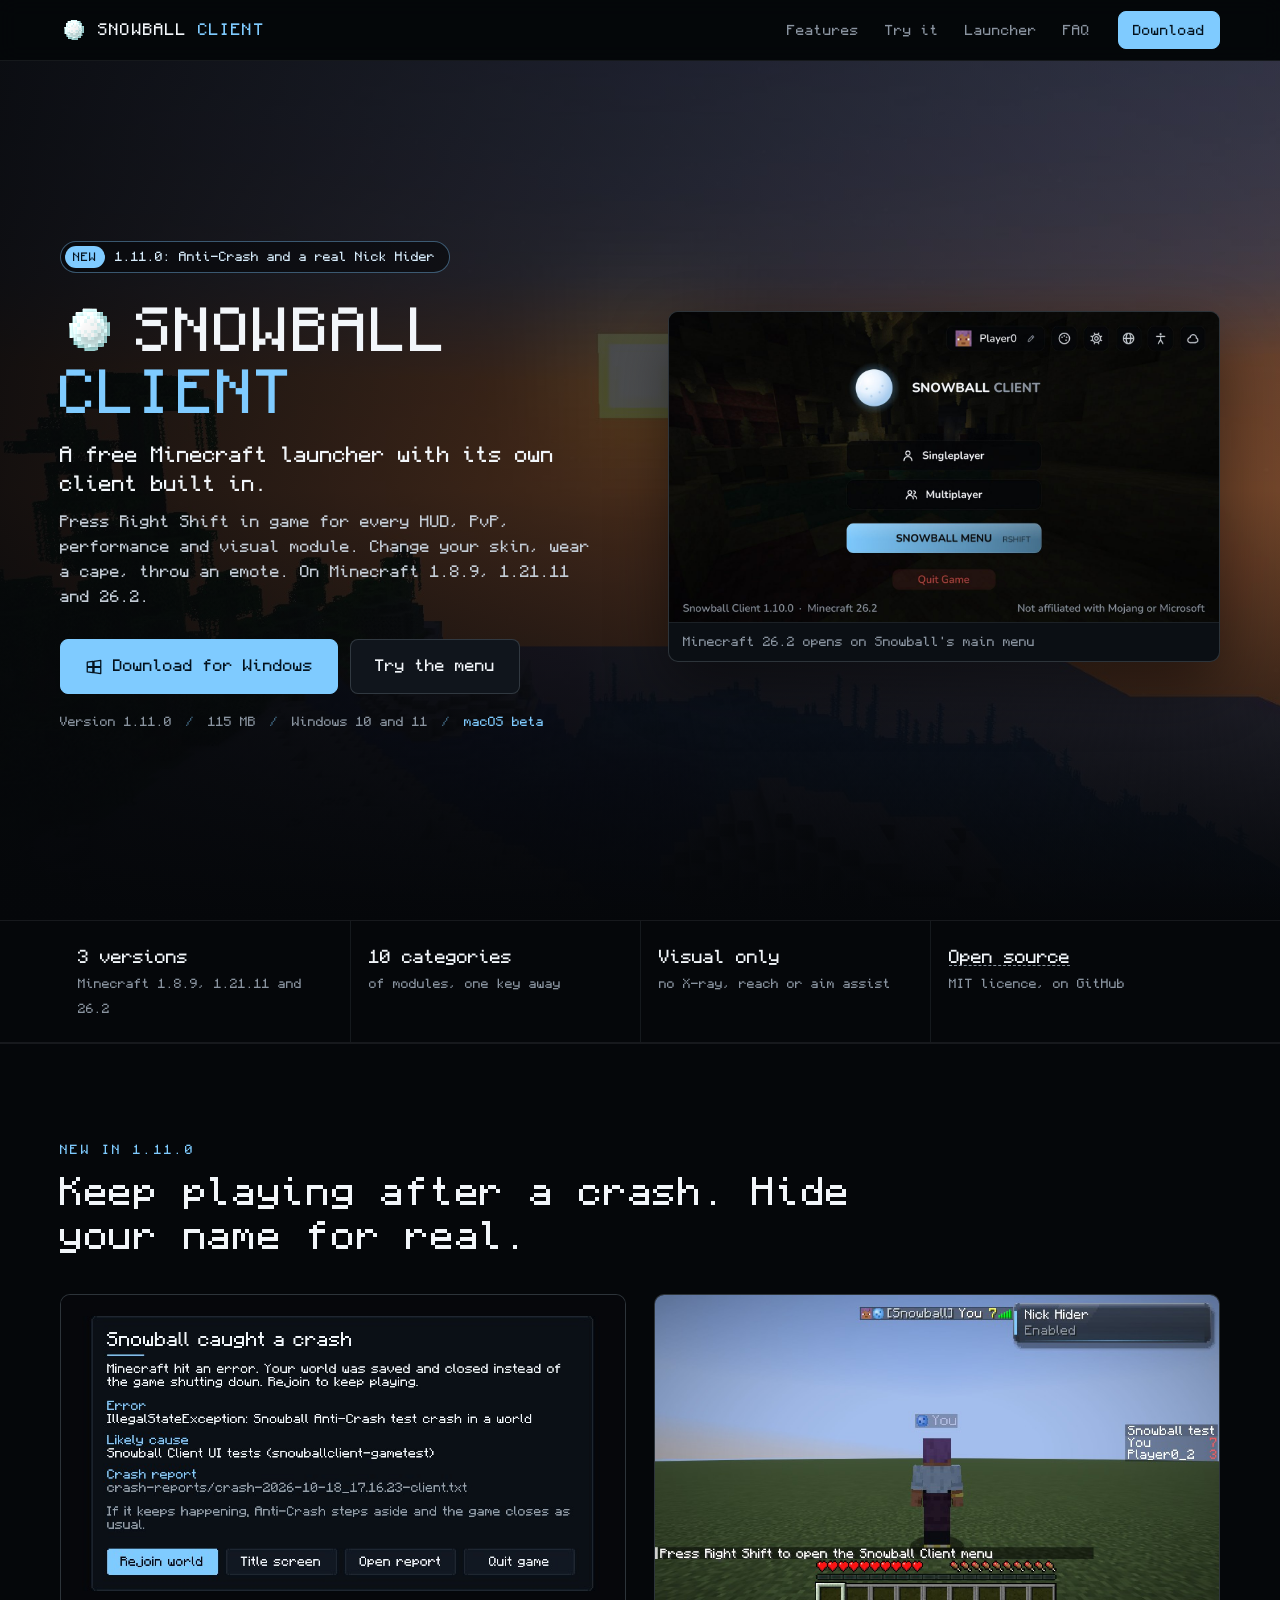
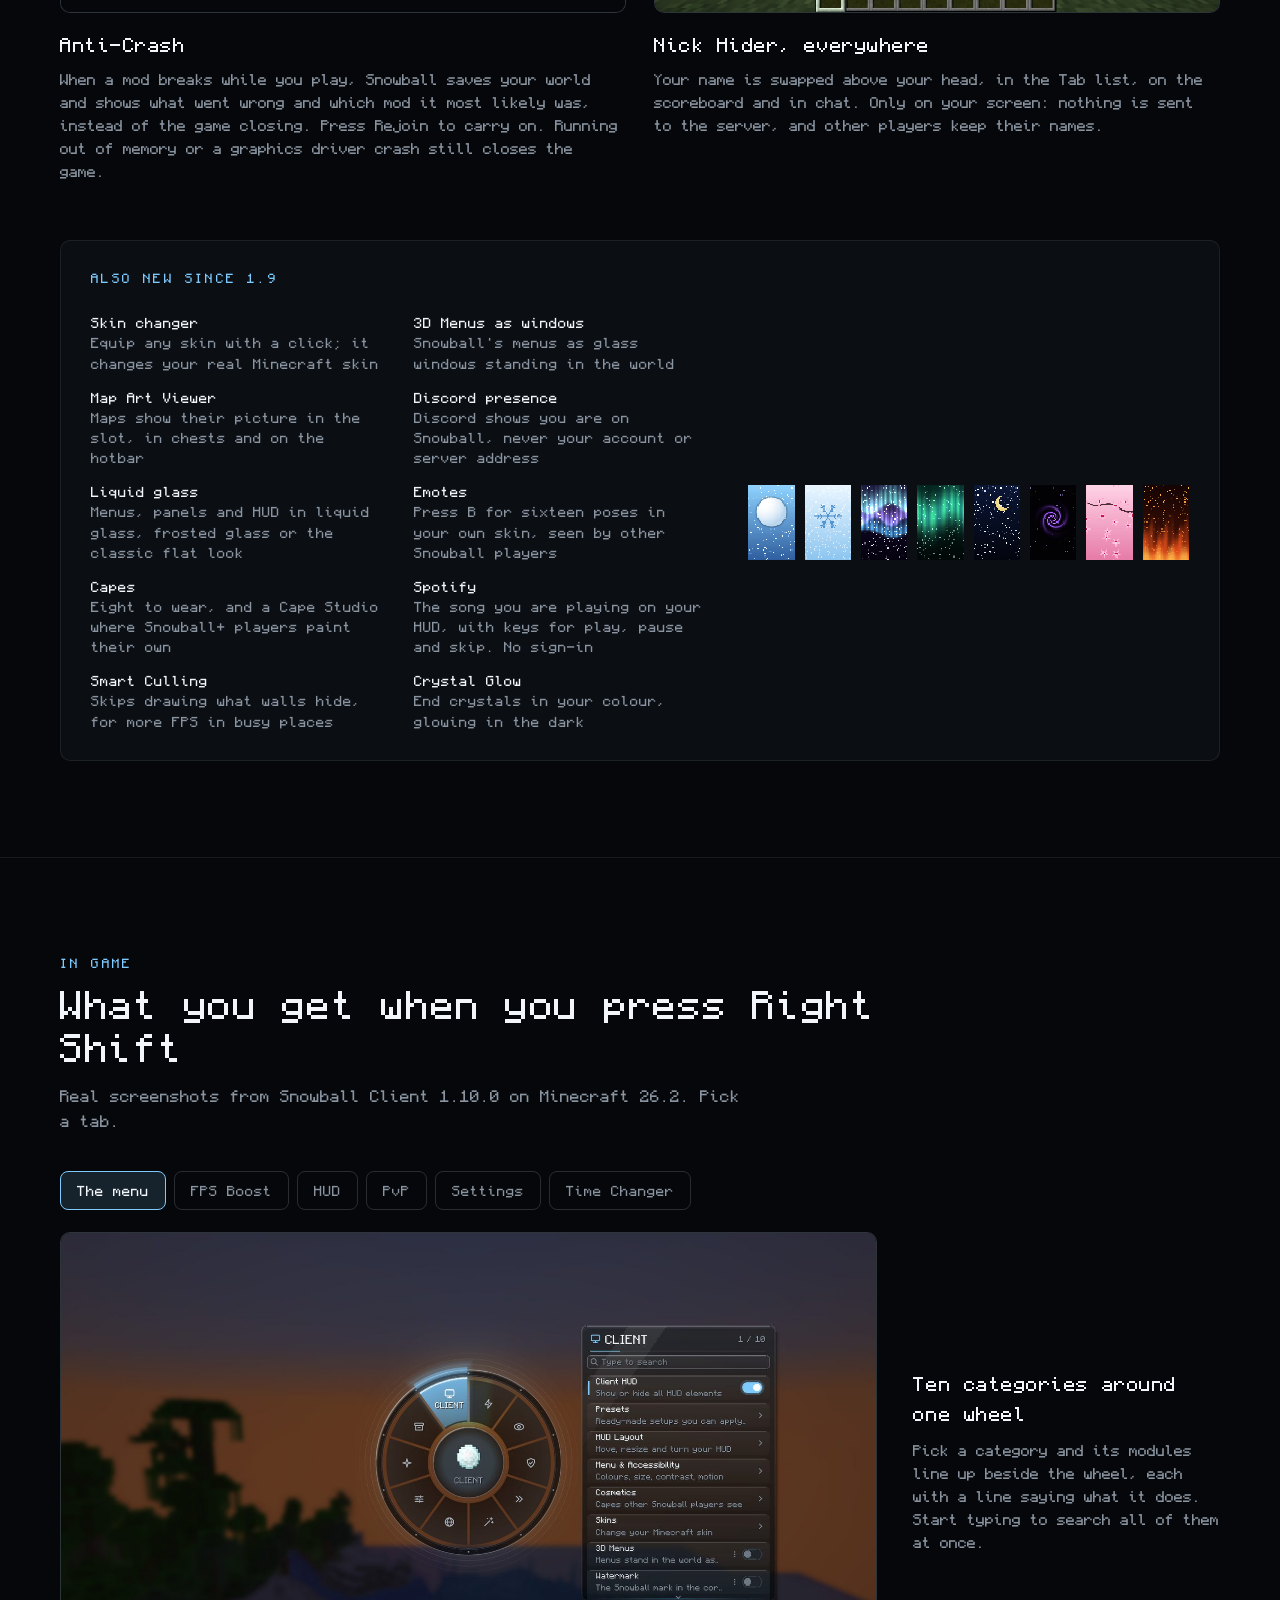
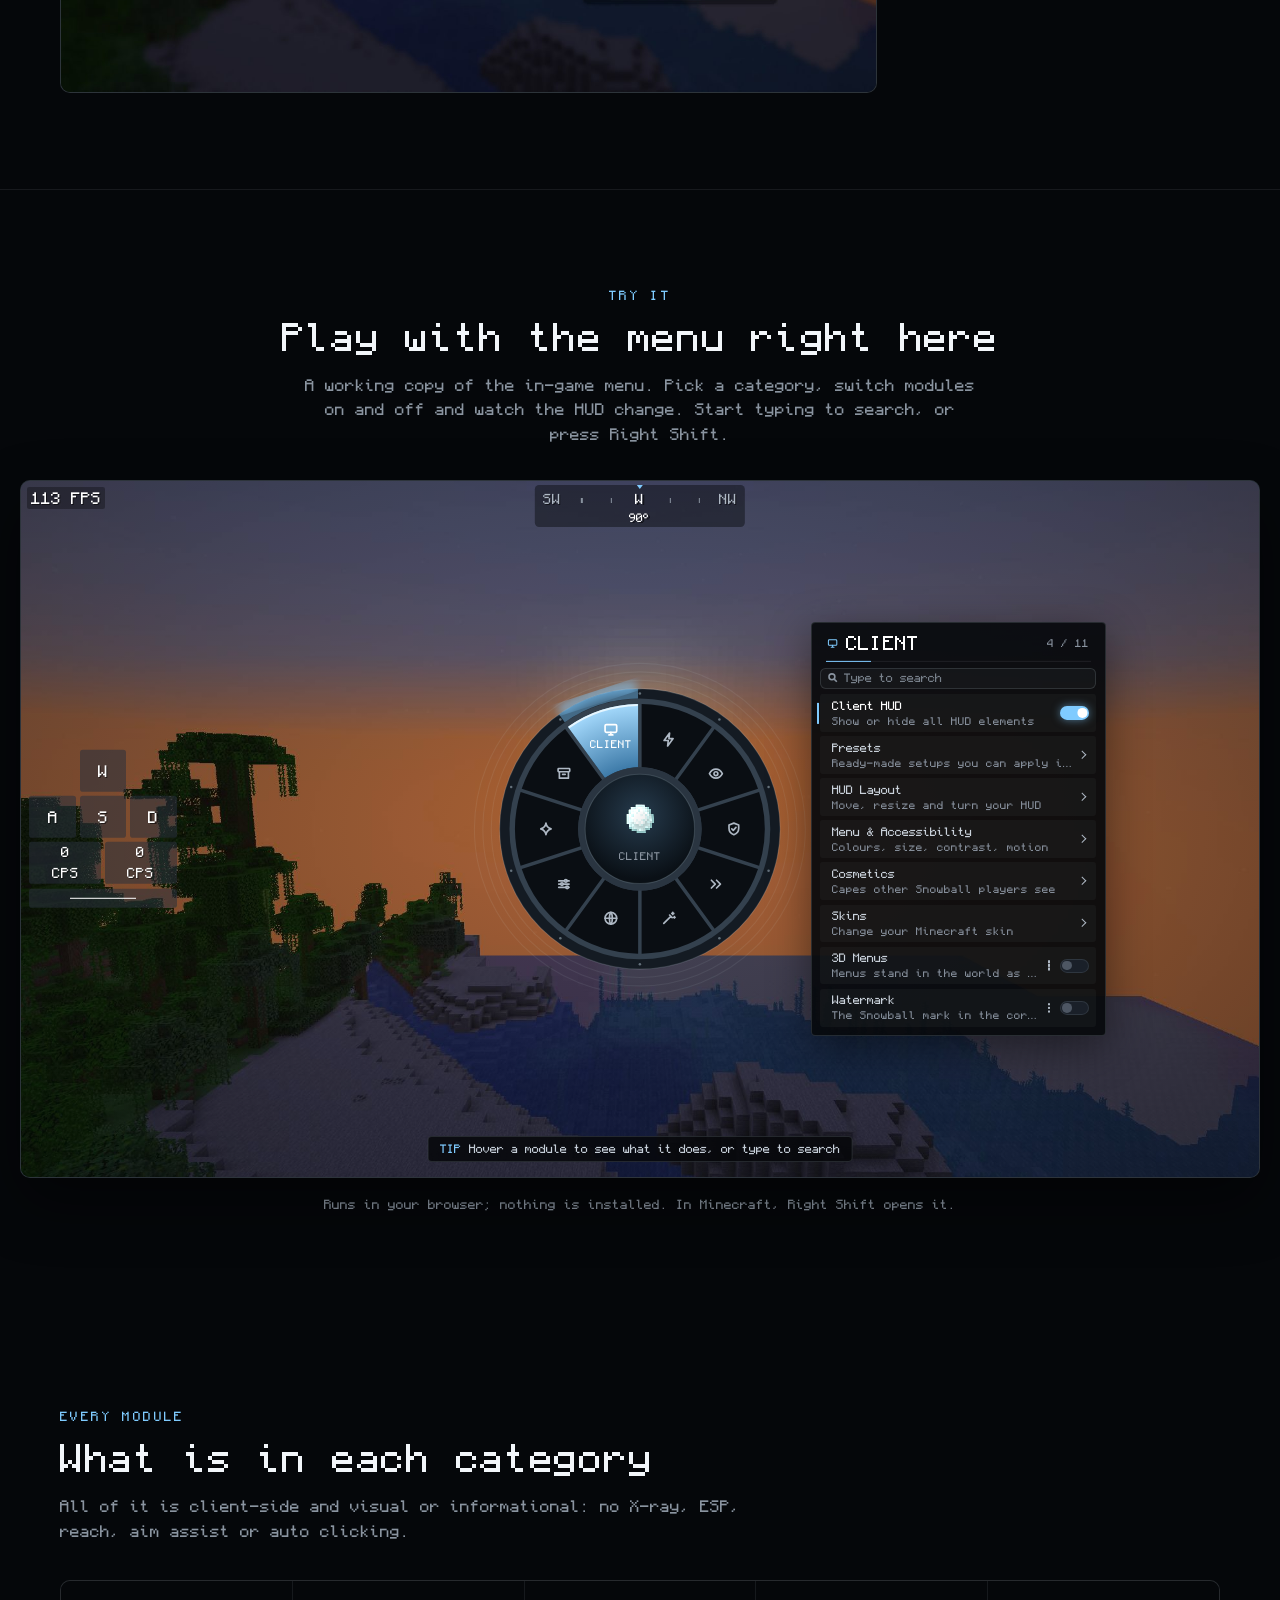
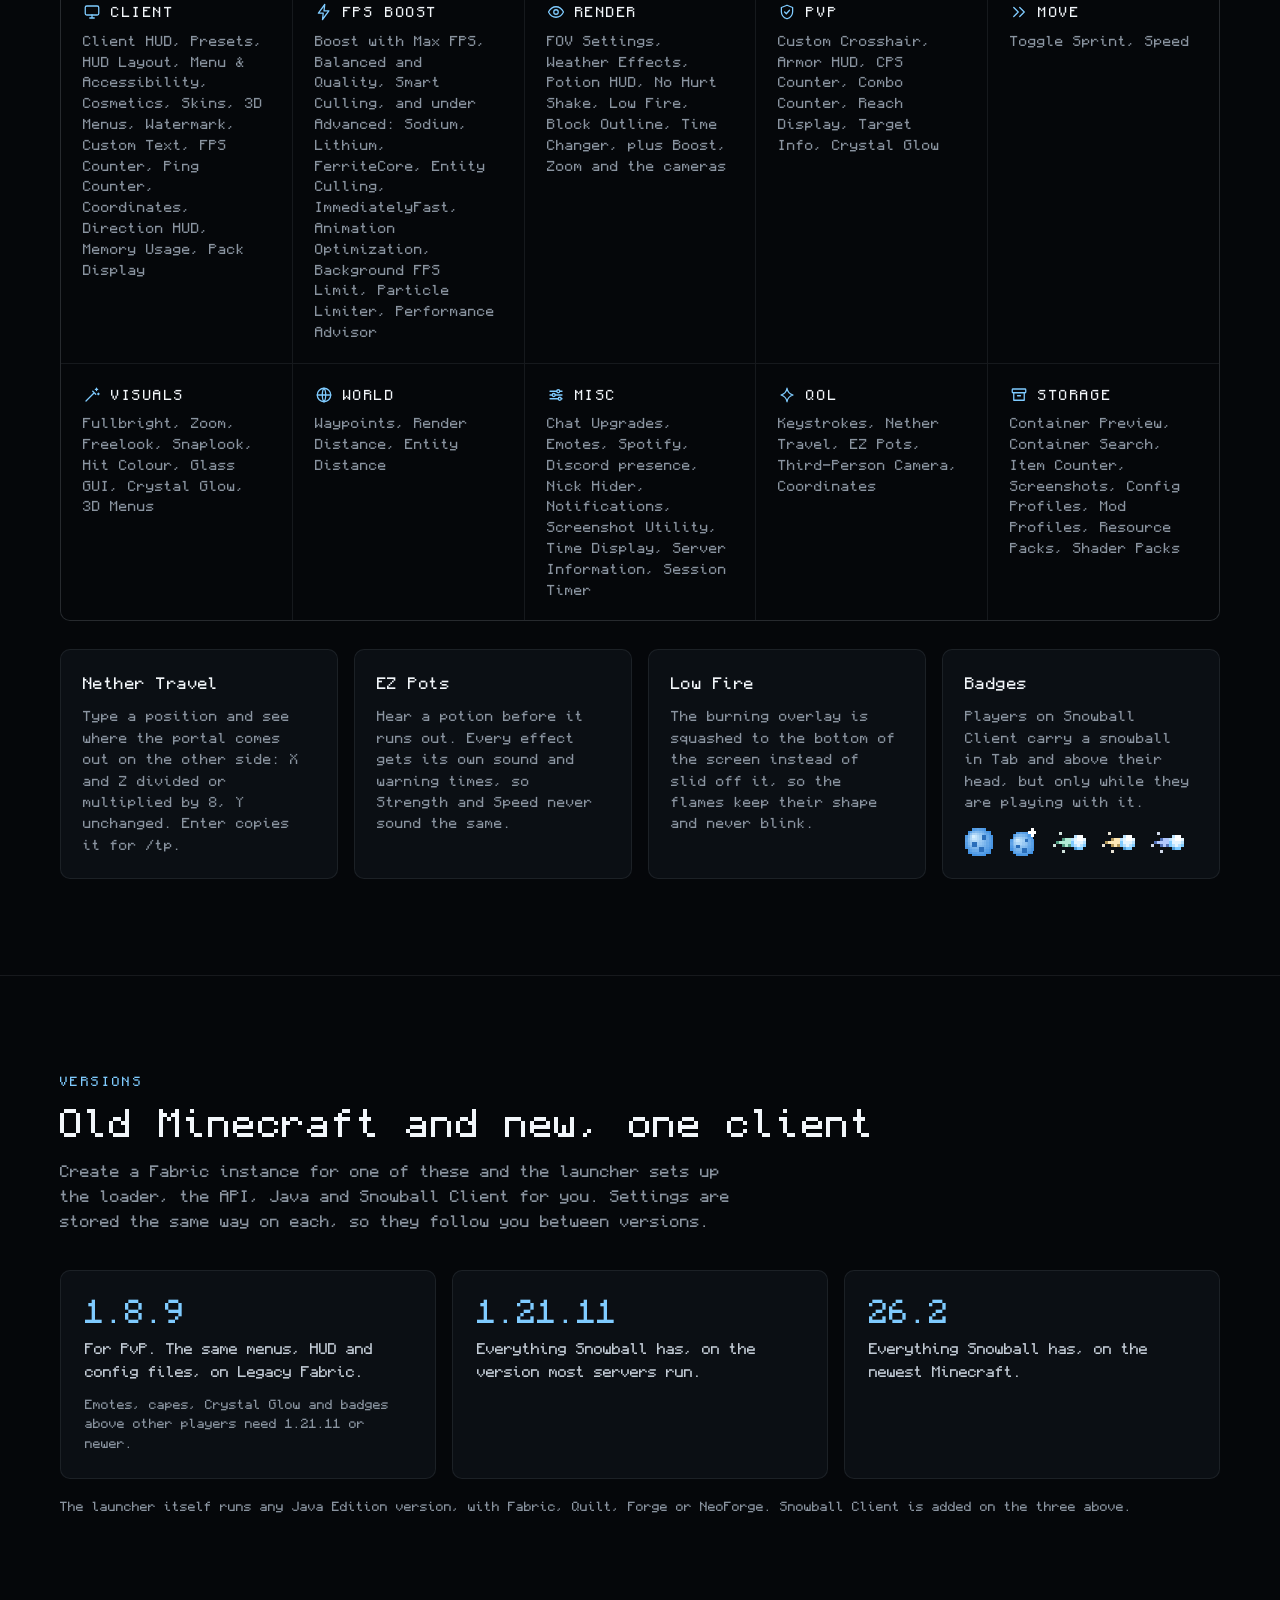
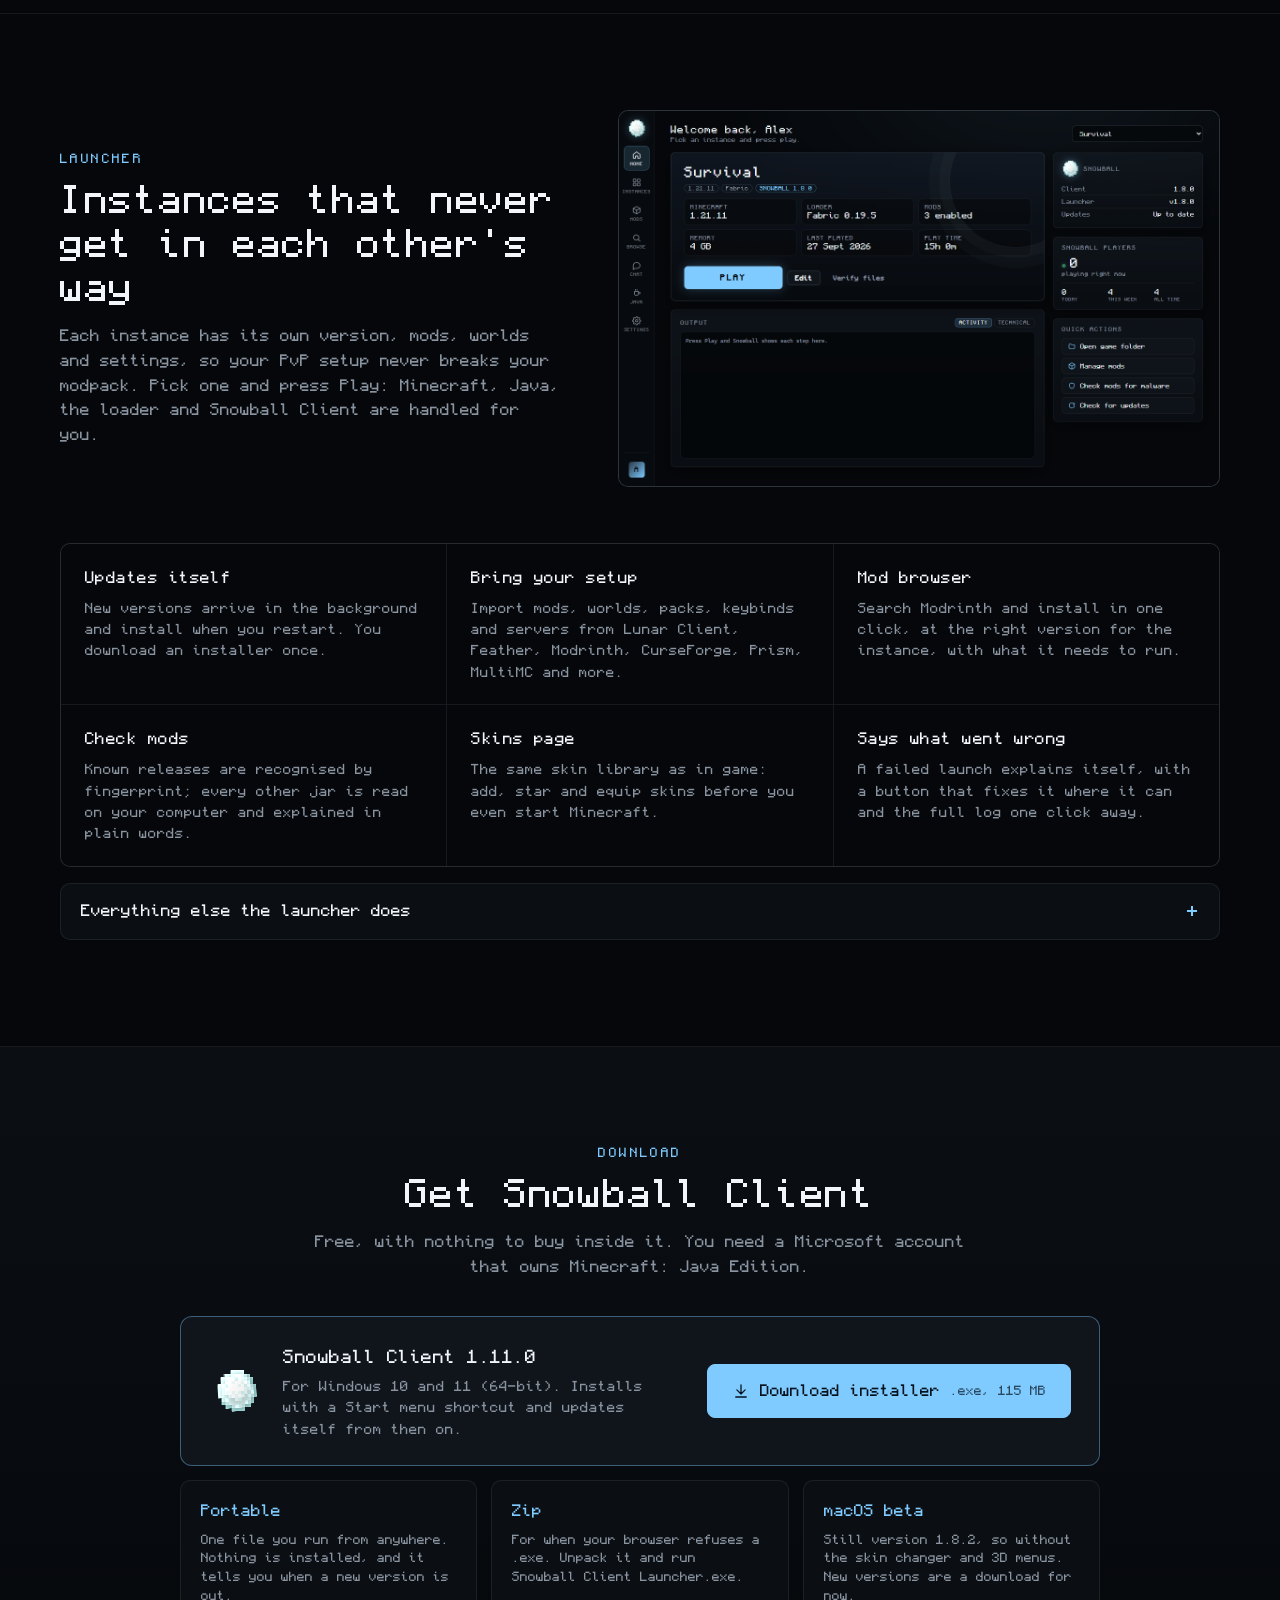
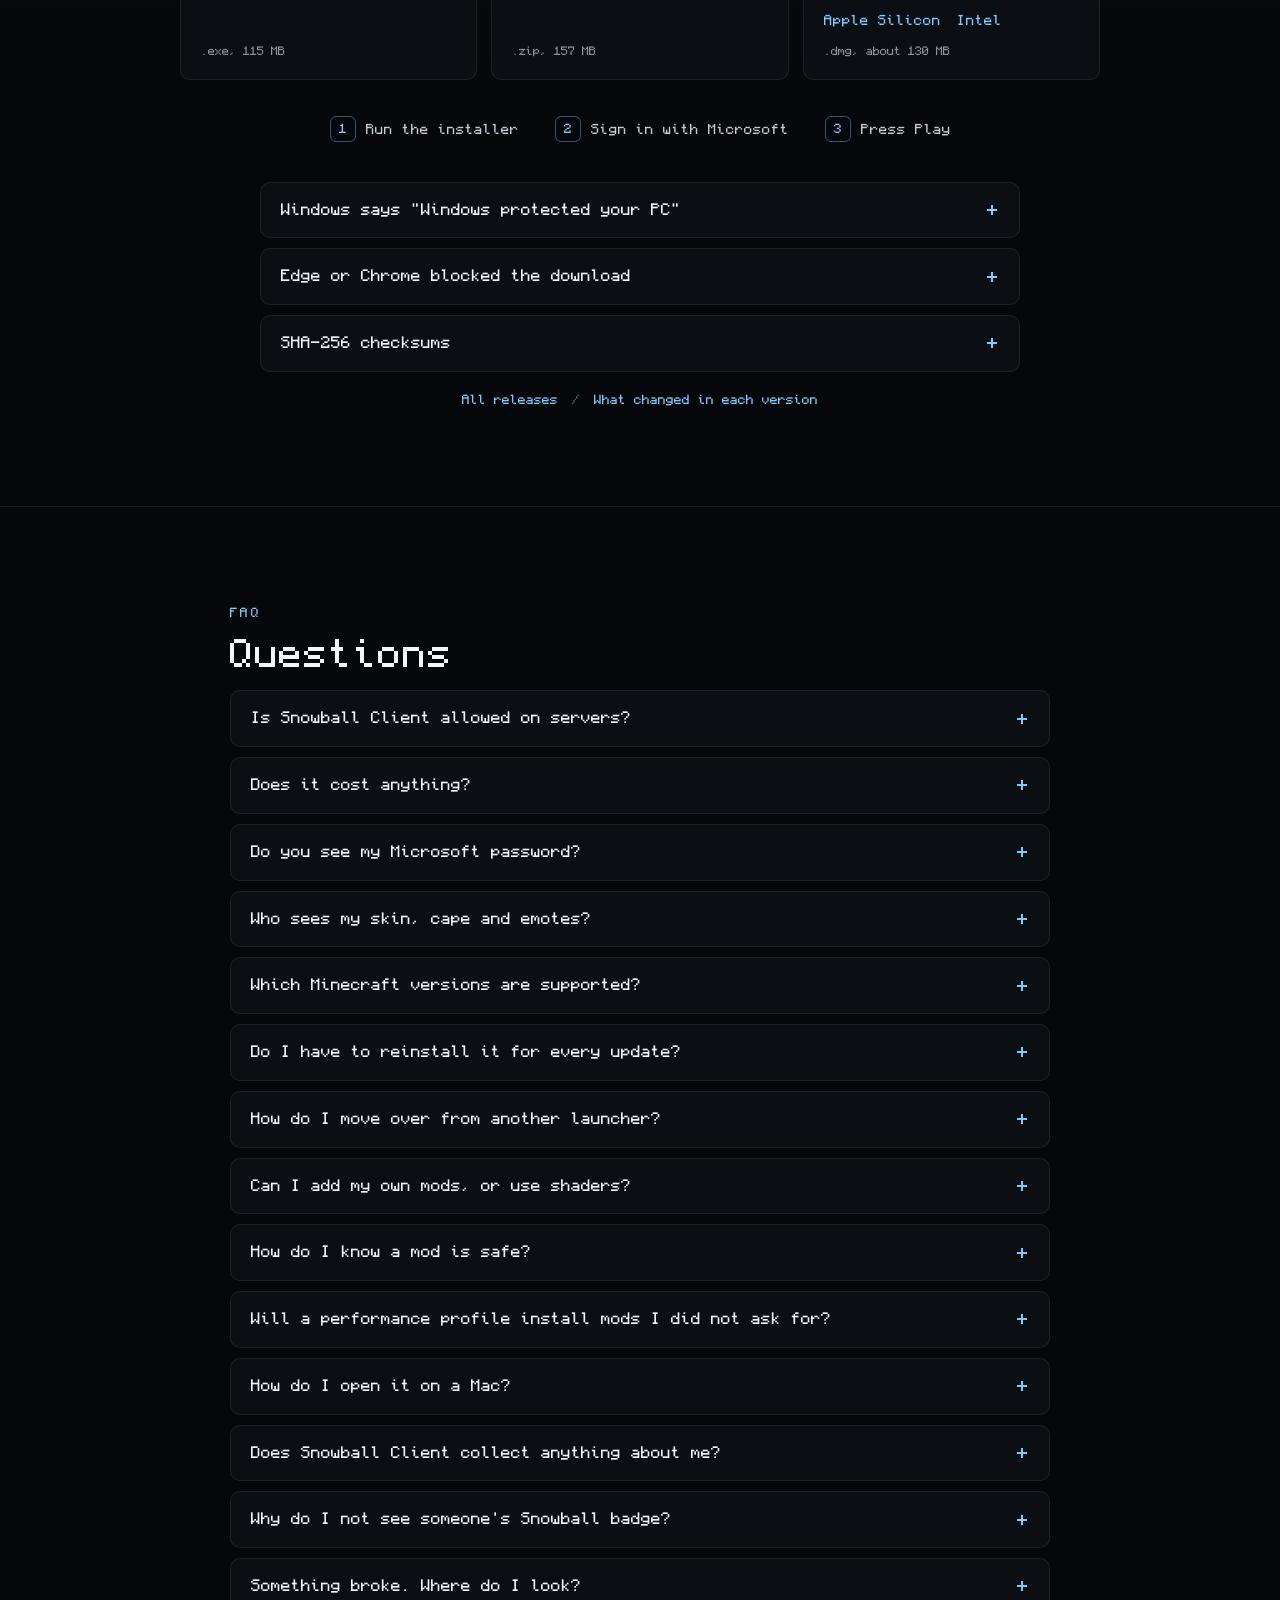
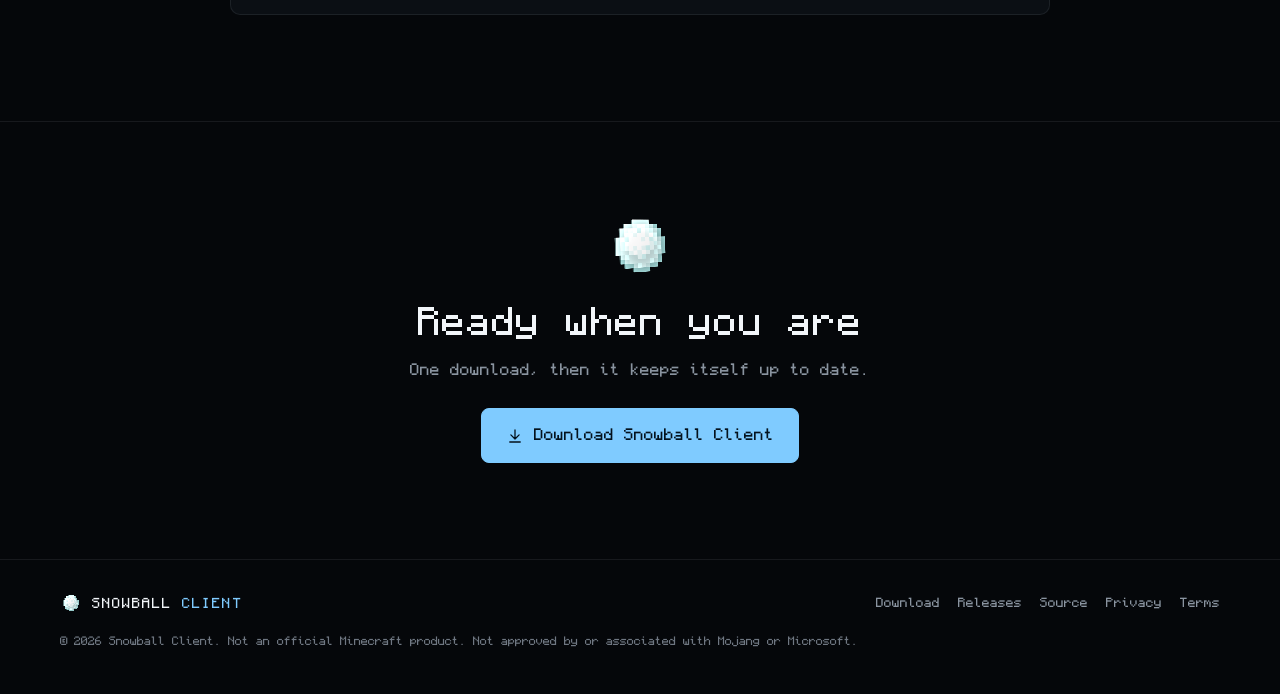
==== commit 72cc8cbe: "Site: 1.11.0 downloads, Anti-Crash and Nick Hider" ====
--- a/index.html
+++ b/index.html
@@ -53,15 +53,15 @@
         <img class="hero-bg" src="assets/scene-sunset.jpg" alt="" width="1920" height="1080" fetchpriority="high" />
         <div class="wrap hero-grid">
           <div class="hero-copy">
-            <a class="pill" href="#new"><b>NEW</b> 1.10.0: skin changer and 3D menus</a>
+            <a class="pill" href="#new"><b>NEW</b> 1.11.0: Anti-Crash and a real Nick Hider</a>
             <h1><img src="assets/logo.png" alt="" width="64" height="64" />SNOWBALL <span>CLIENT</span></h1>
             <p class="tagline">A free Minecraft launcher with its own client built in.</p>
             <p class="lead">Press Right Shift in game for every HUD, PvP, performance and visual module. Change your skin, wear a cape, throw an emote. On Minecraft 1.8.9, 1.21.11 and 26.2.</p>
             <div class="hero-actions">
-              <a class="btn primary big" href="https://github.com/met4a/snowball-website/releases/download/1.10.0/SnowballClient-1.10.0-setup.exe"><svg class="ic" aria-hidden="true"><use href="#i-windows" /></svg>Download for Windows</a>
+              <a class="btn primary big" href="https://github.com/met4a/snowball-website/releases/download/1.11.0/SnowballClient-1.11.0-setup.exe"><svg class="ic" aria-hidden="true"><use href="#i-windows" /></svg>Download for Windows</a>
               <a class="btn big" href="#try">Try the menu</a>
             </div>
-            <p class="hero-meta">Version 1.10.0 <b>/</b> 115 MB <b>/</b> Windows 10 and 11 <b>/</b> <a href="#download">macOS beta</a></p>
+            <p class="hero-meta">Version 1.11.0 <b>/</b> 115 MB <b>/</b> Windows 10 and 11 <b>/</b> <a href="#download">macOS beta</a></p>
           </div>
           <figure class="shot hero-shot">
             <img src="assets/shot-title.jpg" alt="The Snowball Client main menu in Minecraft 26.2: the player's head and name, round buttons for Singleplayer and Multiplayer, and a Snowball Menu button" width="1600" height="900" fetchpriority="high" />
@@ -81,24 +81,28 @@
 
       <section id="new" class="new">
         <div class="wrap">
-          <p class="eyebrow">NEW IN 1.10.0</p>
-          <h2>Wear any skin. Open menus in the world.</h2>
+          <p class="eyebrow">NEW IN 1.11.0</p>
+          <h2>Keep playing after a crash. Hide your name for real.</h2>
           <div class="new-grid">
             <article class="new-item reveal">
-              <figure class="shot"><img src="assets/shot-skins.jpg" alt="The Skins panel in game: a library of skins with a preview of the player wearing the selected one" width="1600" height="900" loading="lazy" /></figure>
-              <h3>Skin changer</h3>
-              <p>Add skins by player name, link or file, star your favourites and equip one with a click. It changes your real Minecraft skin, so everyone sees it. The launcher's new Skins page shares the same list.</p>
+              <figure class="shot"><img src="assets/shot-anticrash.jpg" alt="The Anti-Crash screen: the error, the mod it most likely came from, the crash report, and buttons to rejoin the world, go to the title screen or quit" width="854" height="480" loading="lazy" /></figure>
+              <h3>Anti-Crash</h3>
+              <p>When a mod breaks while you play, Snowball saves your world and shows what went wrong and which mod it most likely was, instead of the game closing. Press Rejoin to carry on. Running out of memory or a graphics driver crash still closes the game.</p>
             </article>
             <article class="new-item reveal">
-              <figure class="shot"><img src="assets/shot-windows.jpg" alt="Two Snowball menus standing as glass windows in front of the player in a Minecraft world" width="854" height="480" loading="lazy" /></figure>
-              <h3>3D Menus as windows</h3>
-              <p>Turn on 3D Menus and Snowball's menus open as glass windows standing in the world. Point with the crosshair to click, carry a window by the bar underneath, and keep several open while you walk around.</p>
+              <figure class="shot"><img src="assets/shot-nickhider.jpg" alt="Third person view with Nick Hider on: the name above the player, the player list and the scoreboard all read You" width="854" height="480" loading="lazy" /></figure>
+              <h3>Nick Hider, everywhere</h3>
+              <p>Your name is swapped above your head, in the Tab list, on the scoreboard and in chat. Only on your screen: nothing is sent to the server, and other players keep their names.</p>
             </article>
           </div>
 
           <div class="since">
             <p class="since-title">Also new since 1.9</p>
             <ul class="since-list">
+              <li><b>Skin changer</b>Equip any skin with a click; it changes your real Minecraft skin</li>
+              <li><b>3D Menus as windows</b>Snowball's menus as glass windows standing in the world</li>
+              <li><b>Map Art Viewer</b>Maps show their picture in the slot, in chests and on the hotbar</li>
+              <li><b>Discord presence</b>Discord shows you are on Snowball, never your account or server address</li>
               <li><b>Liquid glass</b>Menus, panels and HUD in liquid glass, frosted glass or the classic flat look</li>
               <li><b>Emotes</b>Press B for sixteen poses in your own skin, seen by other Snowball players</li>
               <li><b>Capes</b>Eight to wear, and a Cape Studio where Snowball+ players paint their own</li>
@@ -340,18 +344,18 @@
             <div class="dl-info">
               <img src="assets/logo.png" alt="" width="56" height="56" />
               <div>
-                <h3>Snowball Client 1.10.0</h3>
+                <h3>Snowball Client 1.11.0</h3>
                 <p>For Windows 10 and 11 (64-bit). Installs with a Start menu shortcut and updates itself from then on.</p>
               </div>
             </div>
-            <a class="btn primary big" href="https://github.com/met4a/snowball-website/releases/download/1.10.0/SnowballClient-1.10.0-setup.exe"><svg class="ic" aria-hidden="true"><use href="#i-arrow" /></svg>Download installer <small>.exe, 115 MB</small></a>
+            <a class="btn primary big" href="https://github.com/met4a/snowball-website/releases/download/1.11.0/SnowballClient-1.11.0-setup.exe"><svg class="ic" aria-hidden="true"><use href="#i-arrow" /></svg>Download installer <small>.exe, 115 MB</small></a>
           </div>
 
           <div class="dl-alt">
-            <a class="dl-opt reveal" href="https://github.com/met4a/snowball-website/releases/download/1.10.0/SnowballClient-1.10.0-portable.exe">
+            <a class="dl-opt reveal" href="https://github.com/met4a/snowball-website/releases/download/1.11.0/SnowballClient-1.11.0-portable.exe">
               <b>Portable</b><span>One file you run from anywhere. Nothing is installed, and it tells you when a new version is out.</span><small>.exe, 115 MB</small>
             </a>
-            <a class="dl-opt reveal" href="https://github.com/met4a/snowball-website/releases/download/1.10.0/SnowballClient-1.10.0-win.zip">
+            <a class="dl-opt reveal" href="https://github.com/met4a/snowball-website/releases/download/1.11.0/SnowballClient-1.11.0-win.zip">
               <b>Zip</b><span>For when your browser refuses a .exe. Unpack it and run Snowball Client Launcher.exe.</span><small>.zip, 157 MB</small>
             </a>
             <div class="dl-opt mac reveal">
@@ -385,12 +389,12 @@
             <details>
               <summary>SHA-256 checksums</summary>
               <dl class="sums">
-                <dt>SnowballClient-1.10.0-setup.exe</dt>
-                <dd>1c84239bfc4de855833943d9f1680f1d97f56b4a0ec6e7f4b02f7c9d686d091f</dd>
-                <dt>SnowballClient-1.10.0-portable.exe</dt>
-                <dd>0b37cd192930505f598b6a946133af3b495b974ed6809f5e10ab9a845525b4c2</dd>
-                <dt>SnowballClient-1.10.0-win.zip</dt>
-                <dd>e92d7c0fd702848488d5e6a17ce2eddf83d938e0ff34004070b1f35584f77f0f</dd>
+                <dt>SnowballClient-1.11.0-setup.exe</dt>
+                <dd>7db7fee9d5305fc8ec475b4ecf244134721ced3b6a407558b35b49fb3e23f0bc</dd>
+                <dt>SnowballClient-1.11.0-portable.exe</dt>
+                <dd>00ebd6981558cc24d686883676f4ebf7ecd898ace77df479df1c7cd5fd136ae7</dd>
+                <dt>SnowballClient-1.11.0-win.zip</dt>
+                <dd>3b8c00887fa8938696c74689b66d9e04c0c3aab86b92aa67b5c81aff609263ed</dd>
                 <dt>SnowballClient-1.8.2-mac-arm64.dmg</dt>
                 <dd>ba978aae46f5c2aebd6f9dcc38c2ff895f90e1c8afe27fa8f0156463dedeaca7</dd>
                 <dt>SnowballClient-1.8.2-mac-x64.dmg</dt>
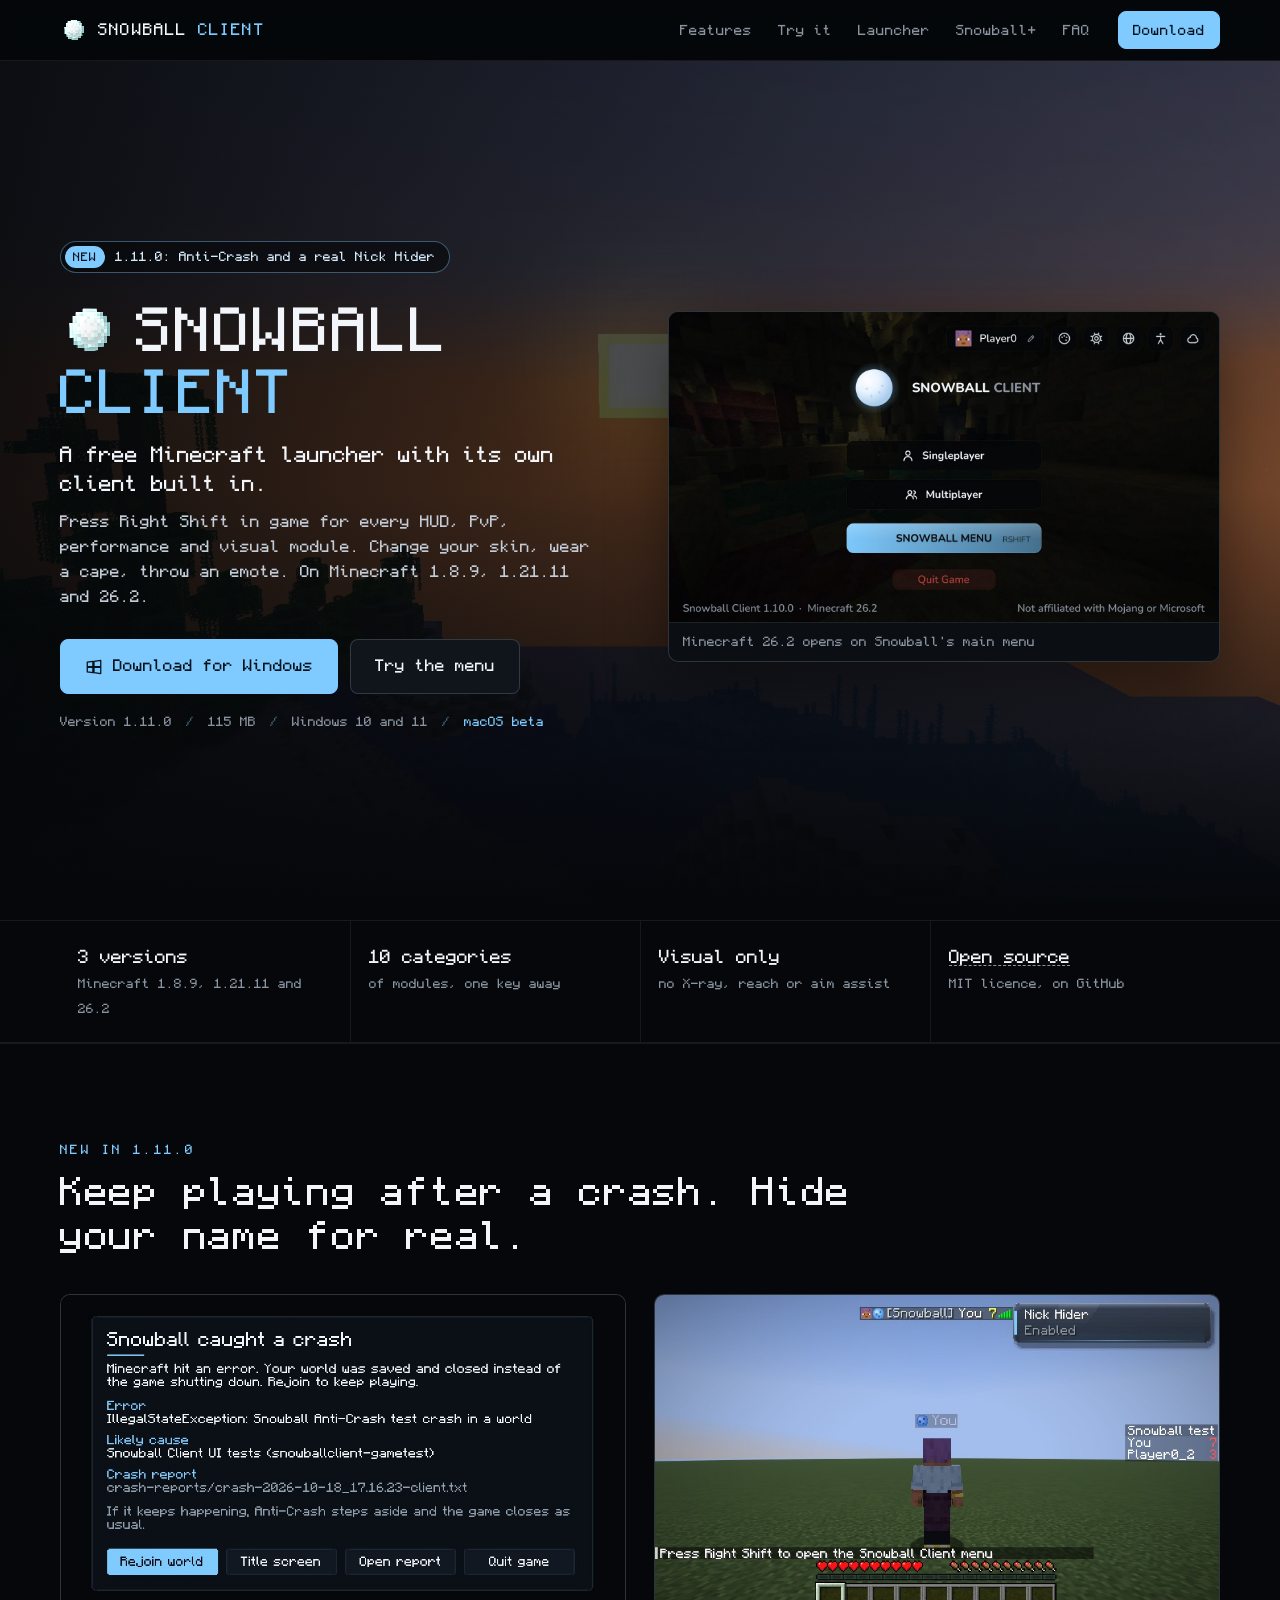
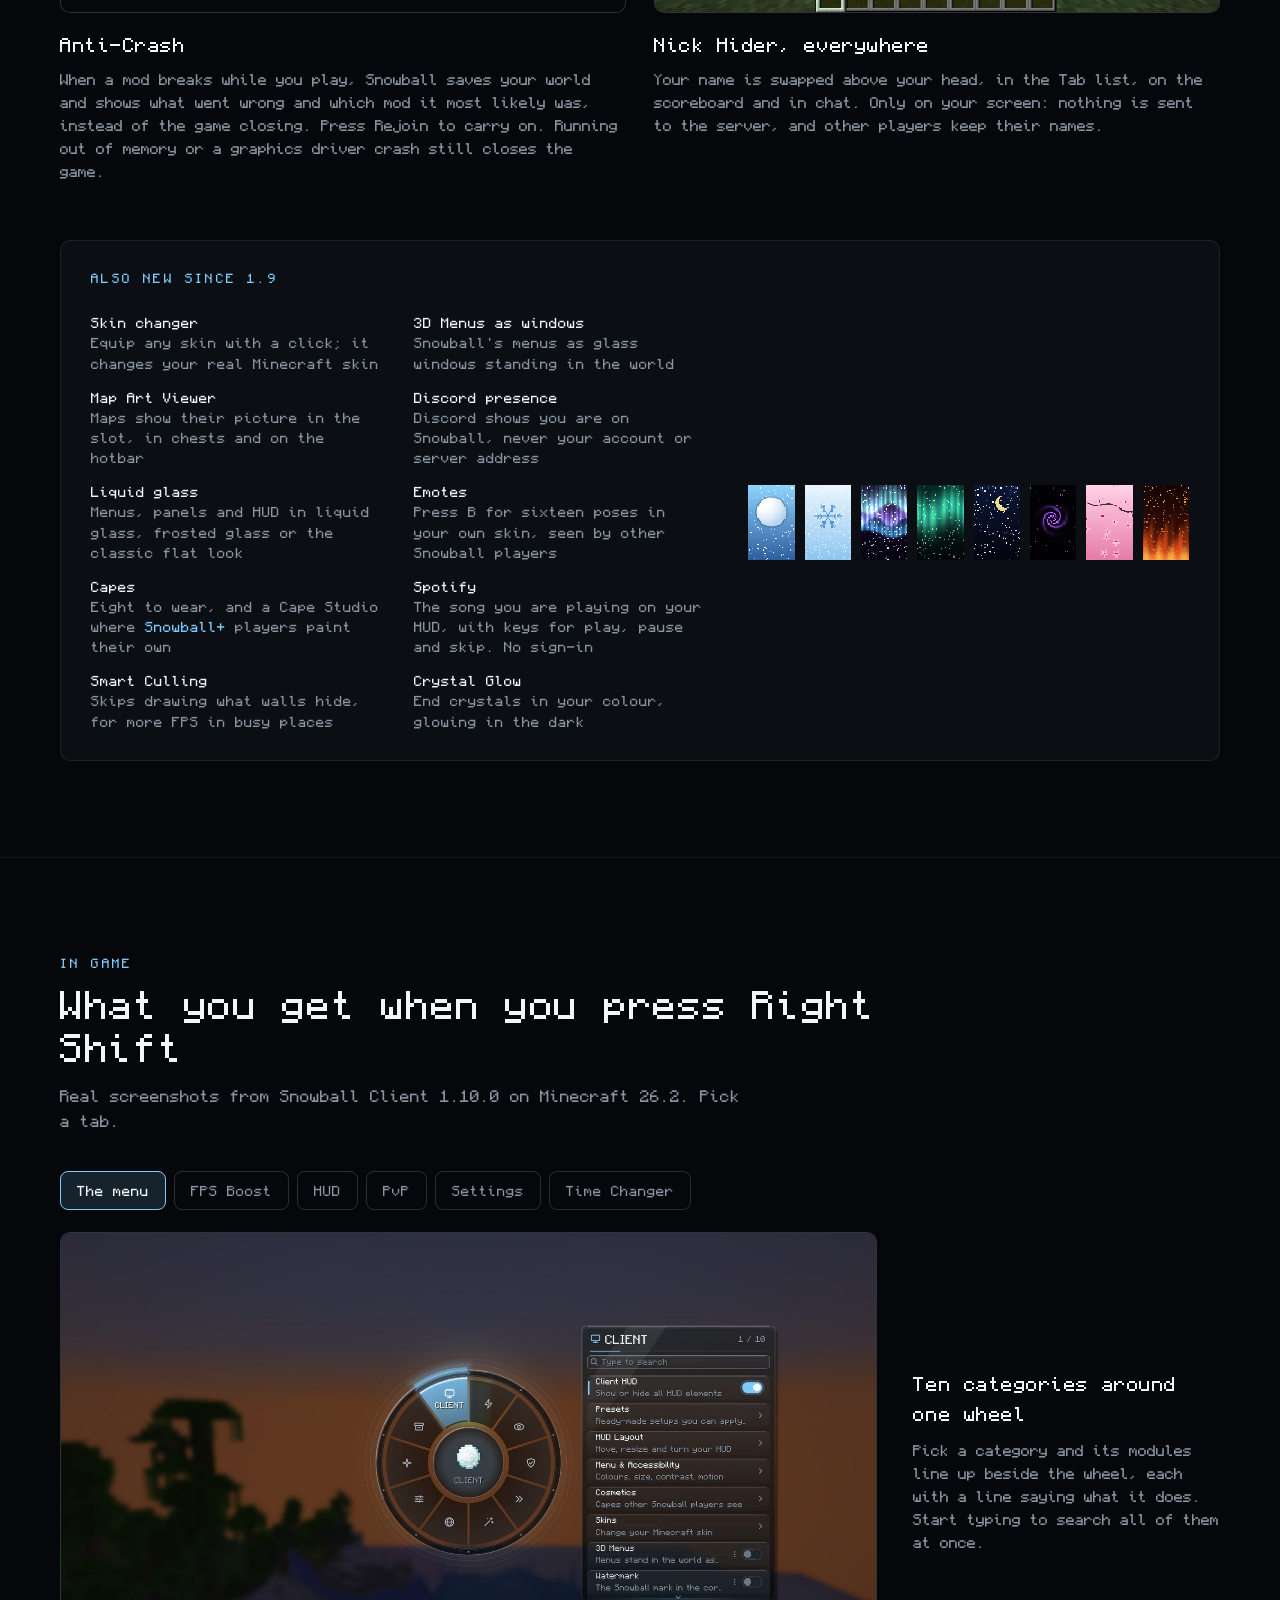
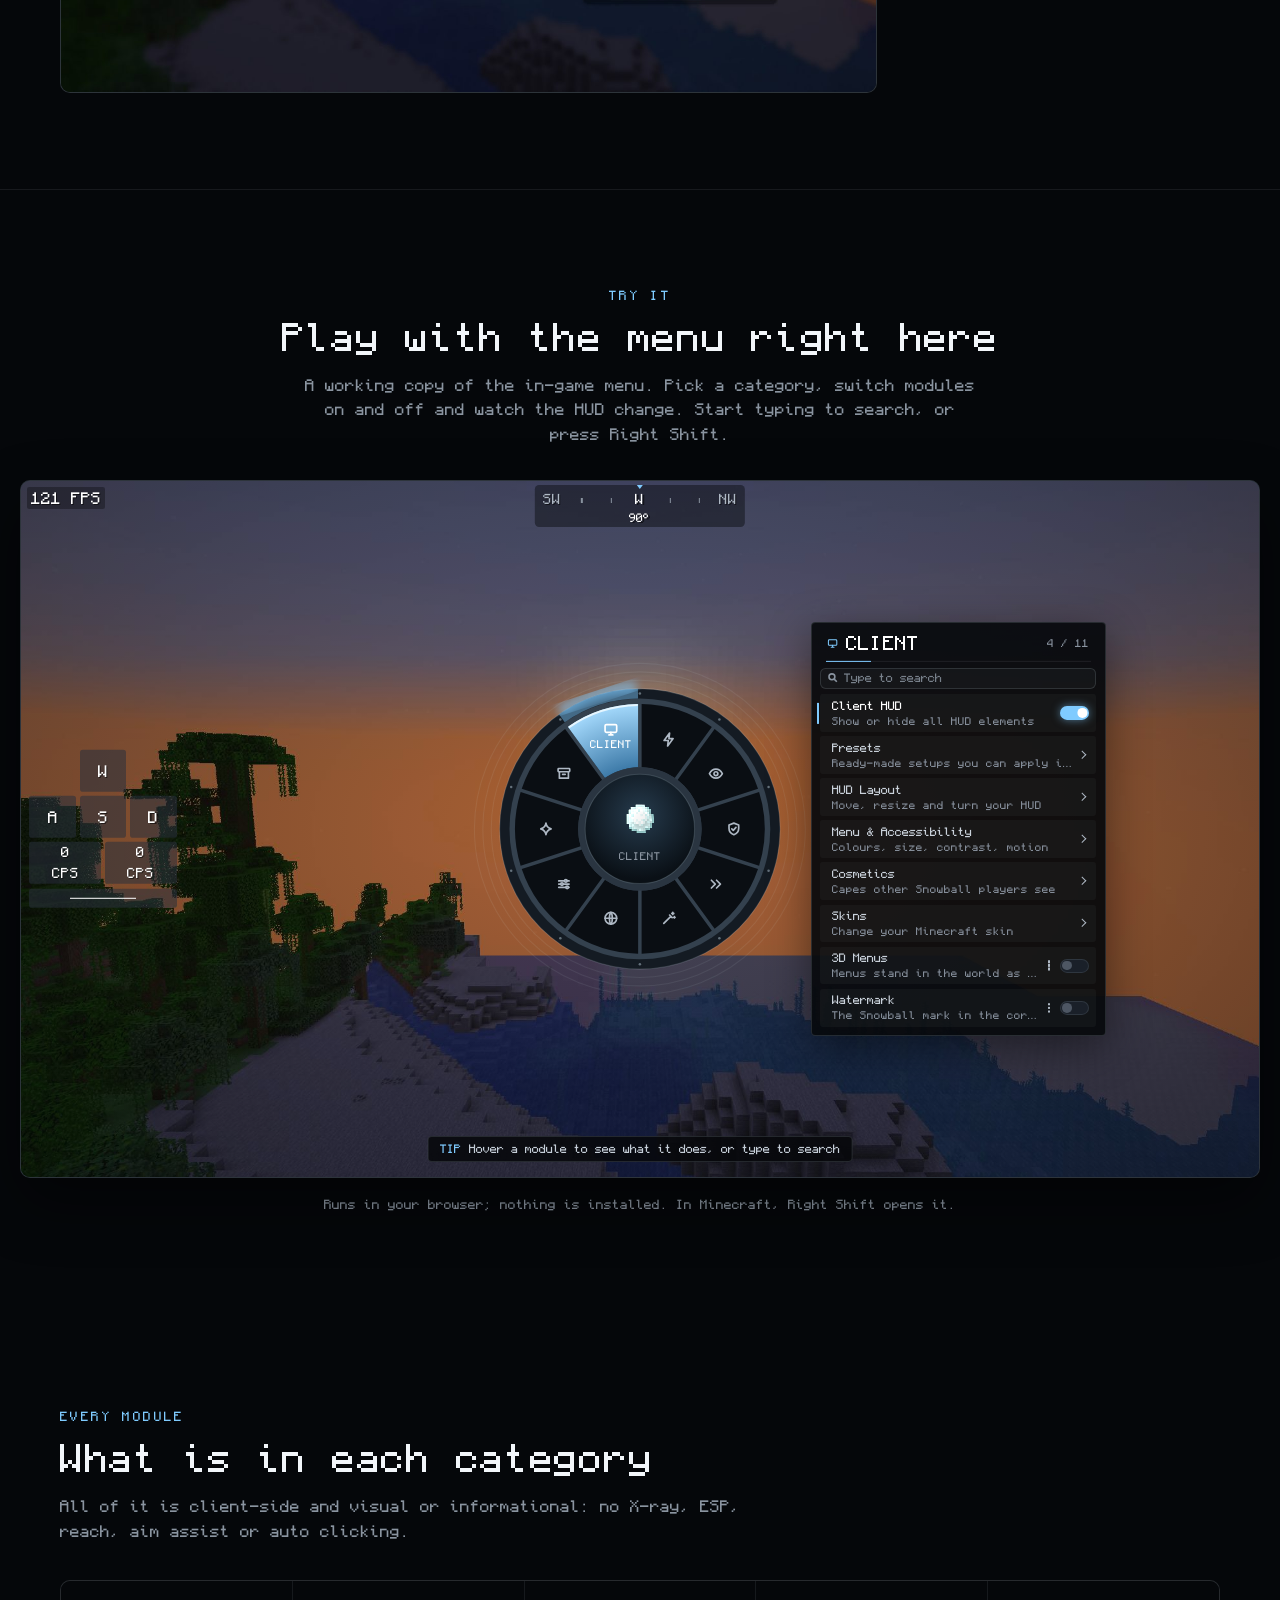
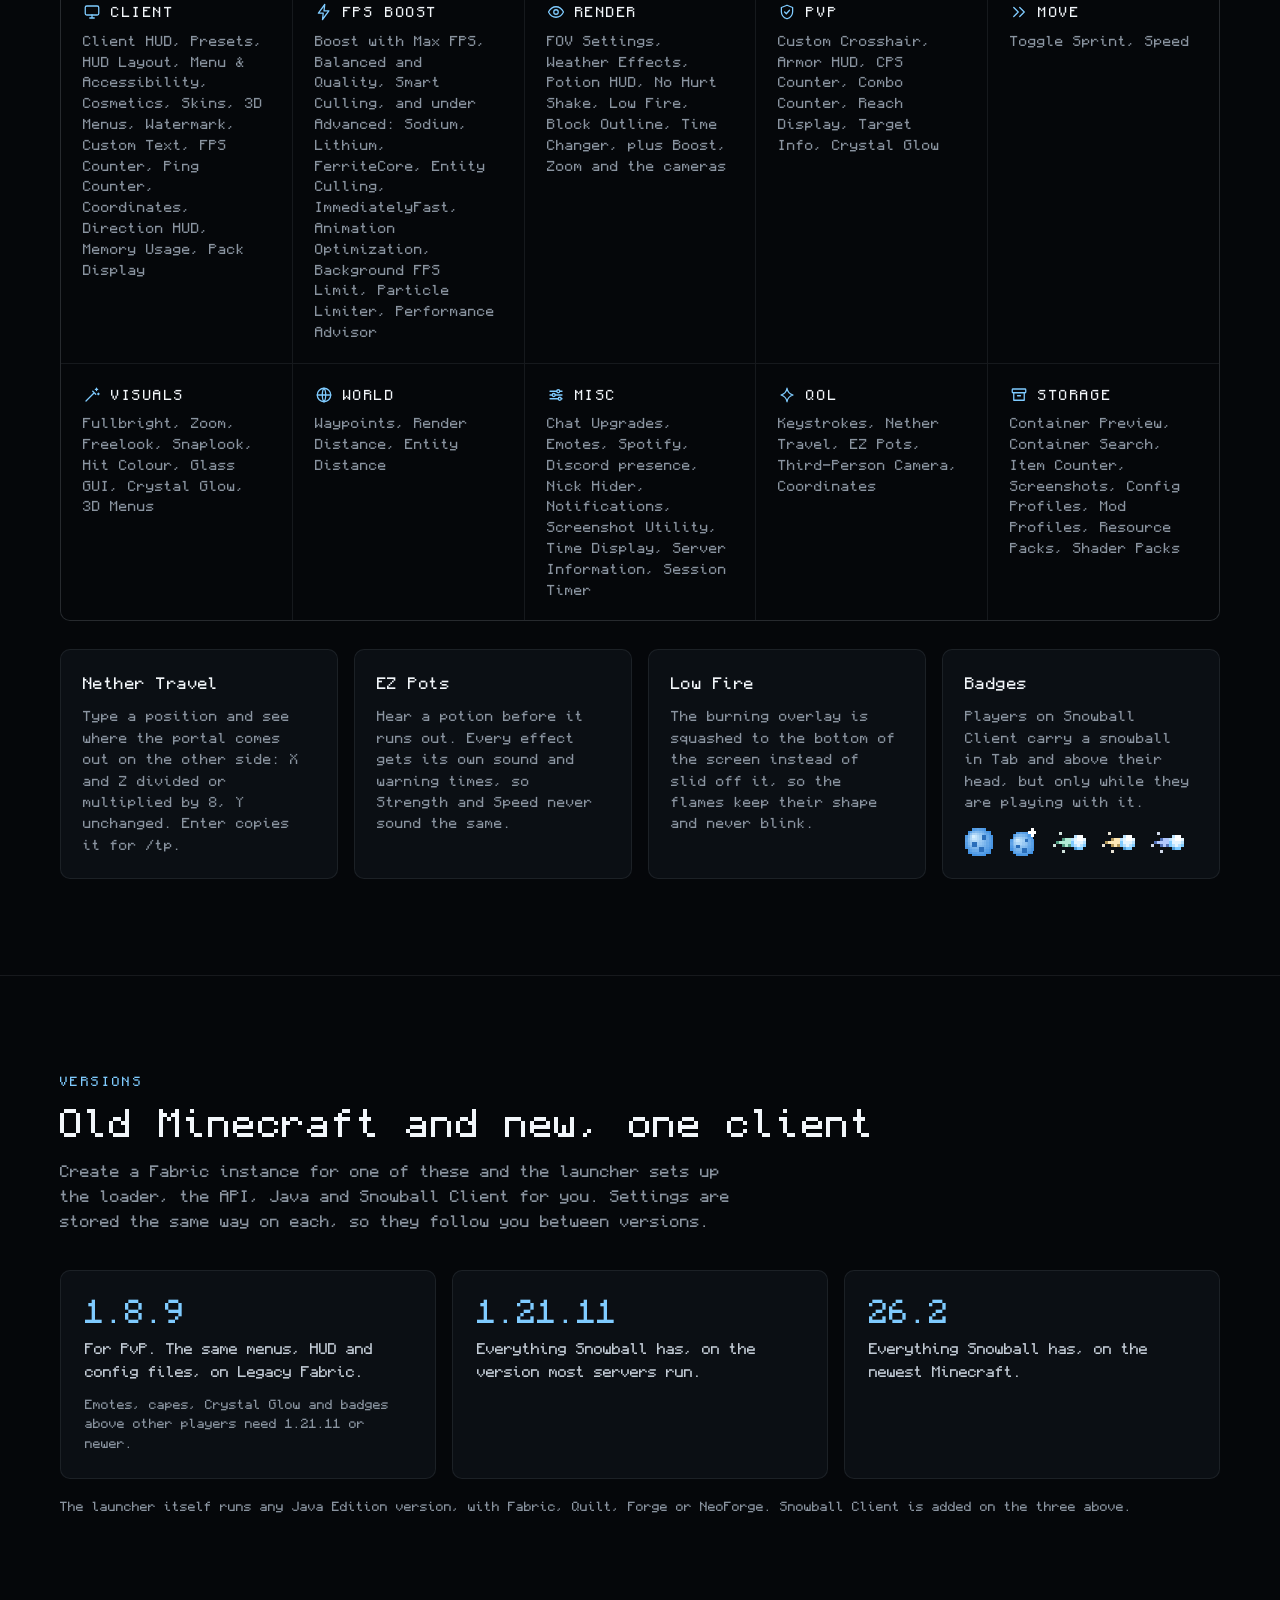
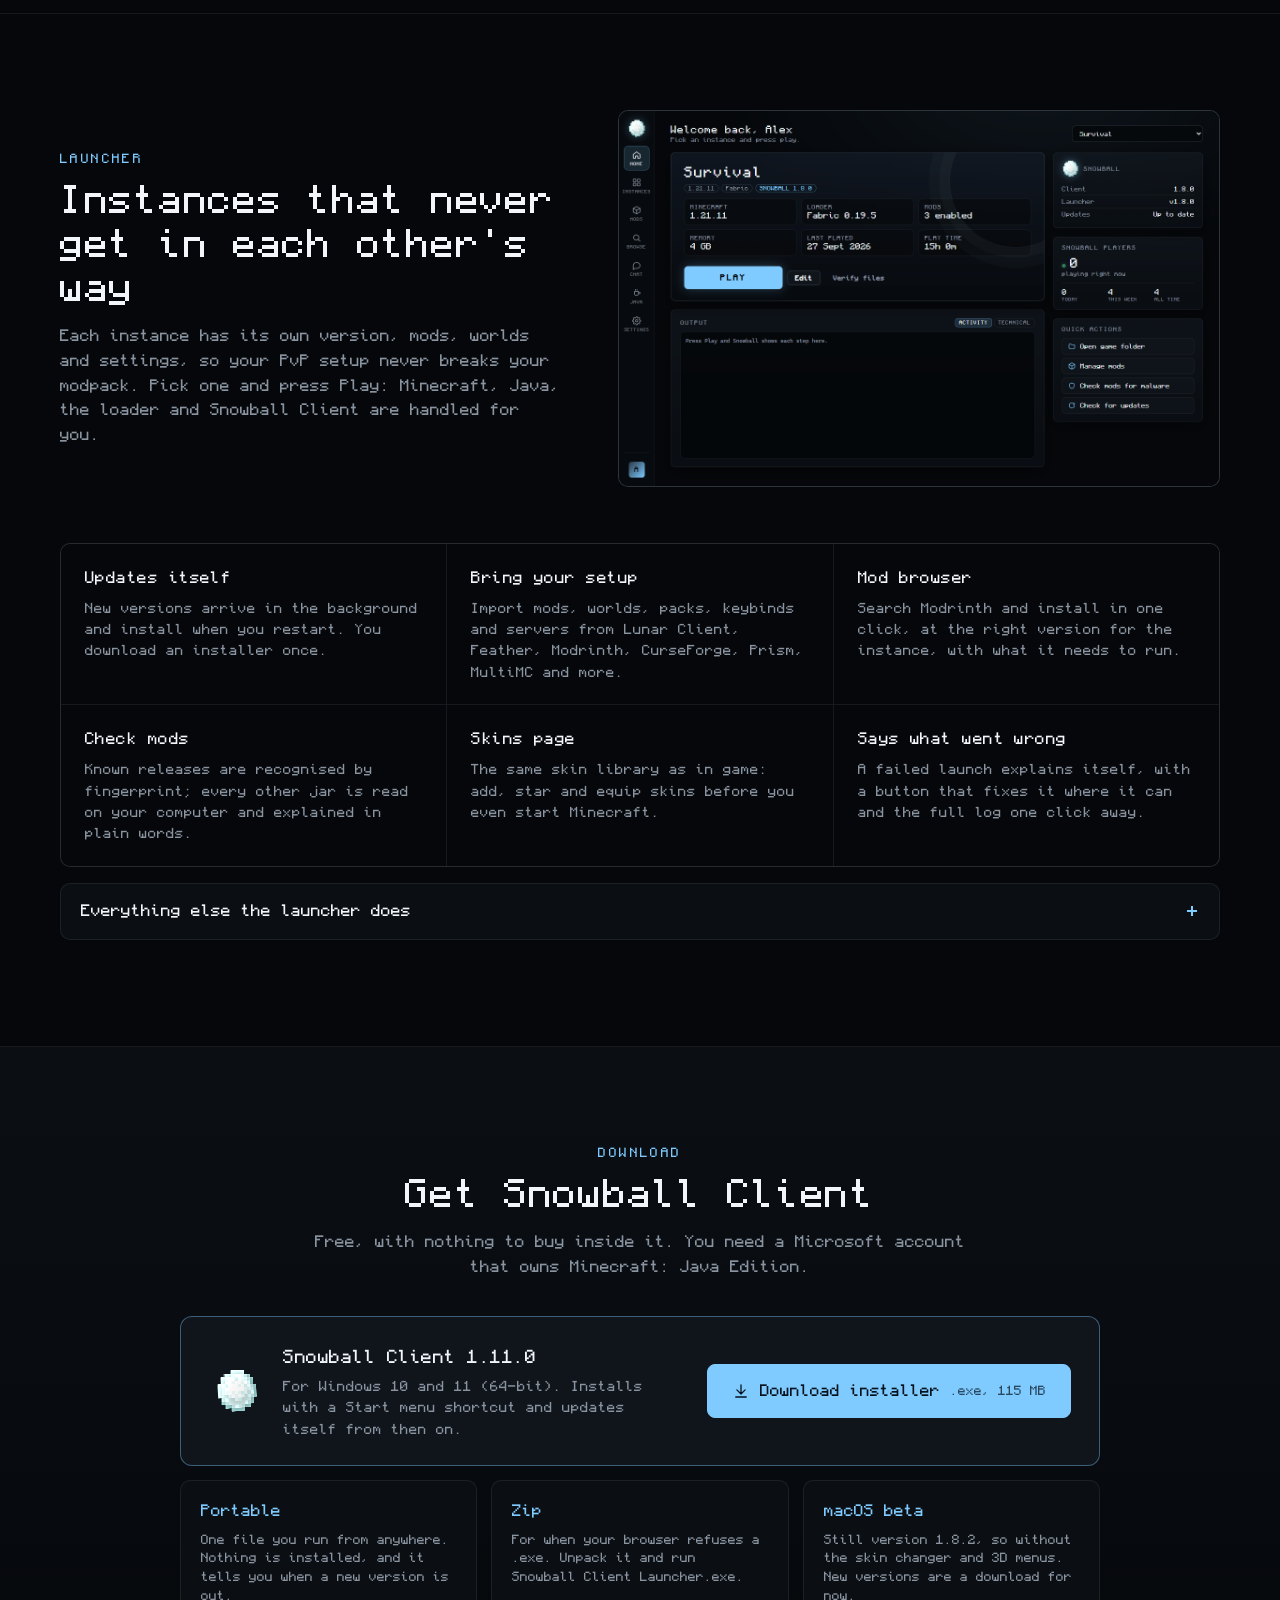
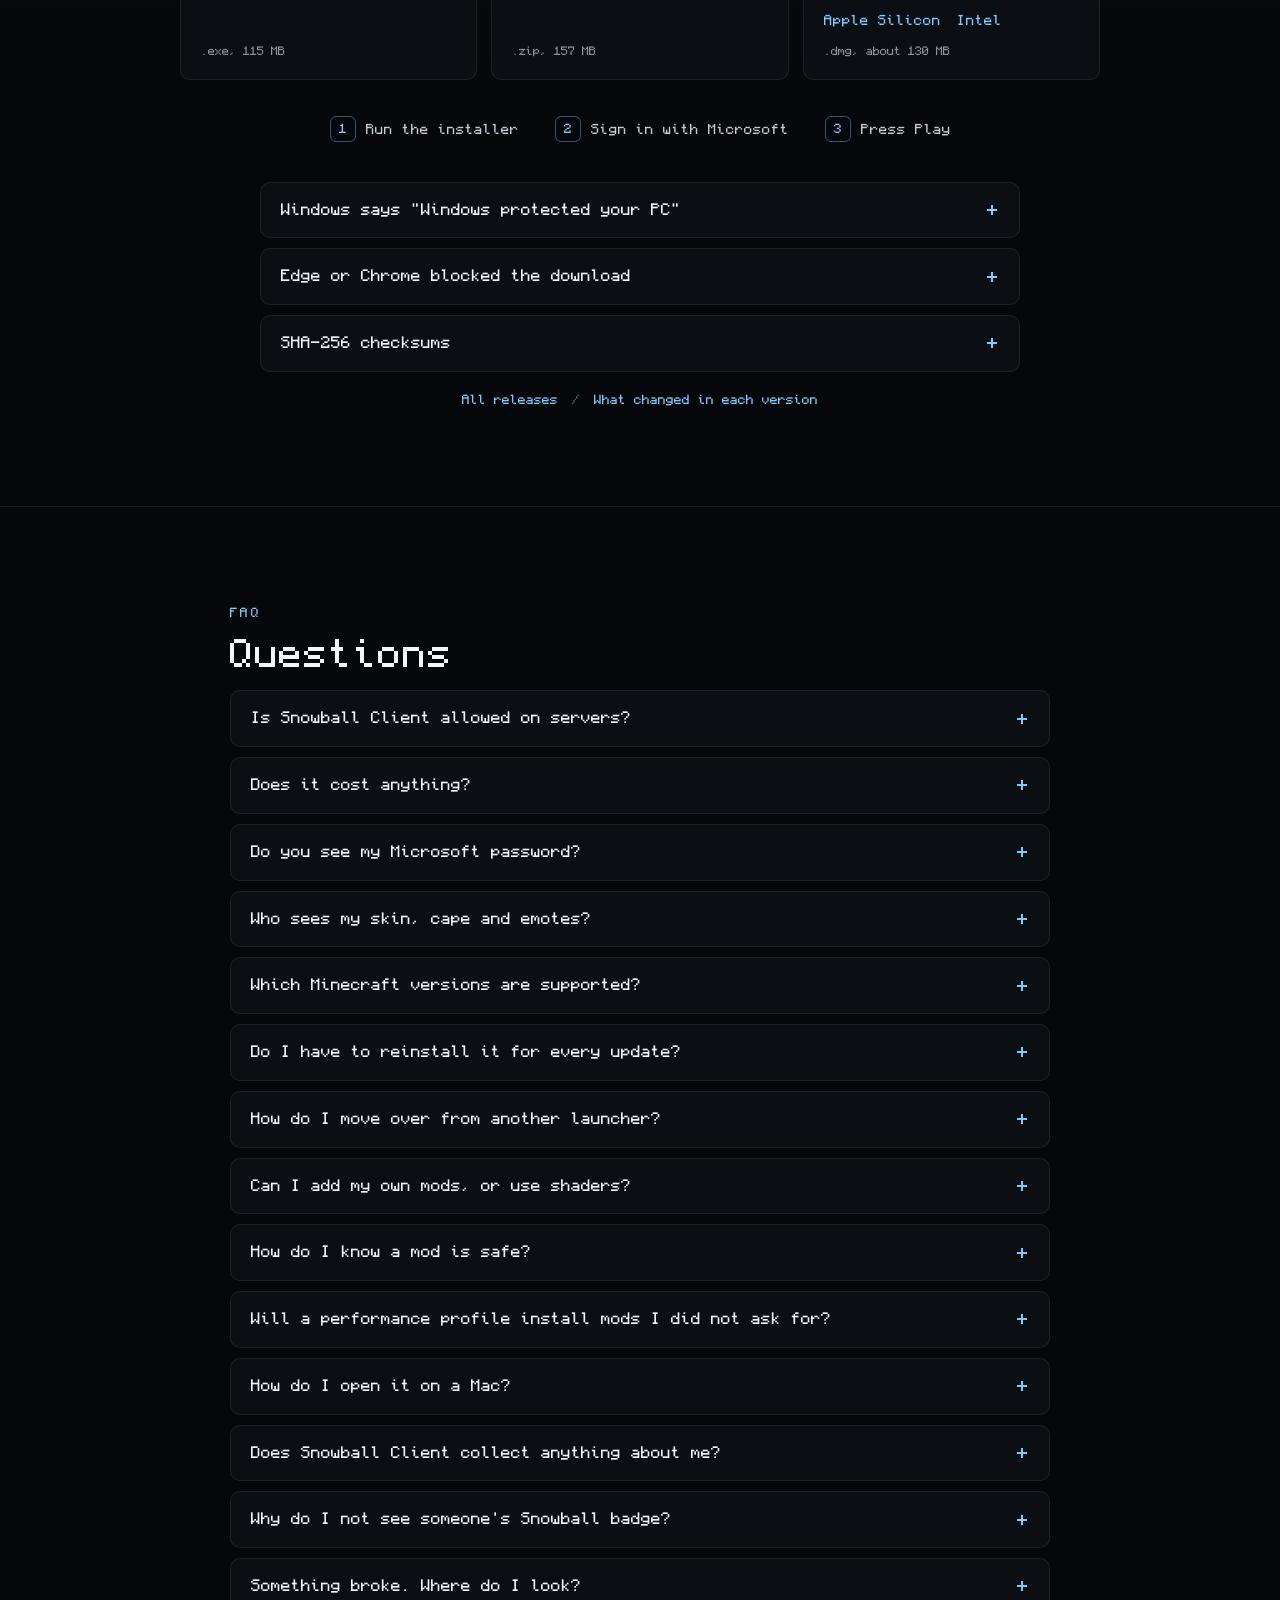
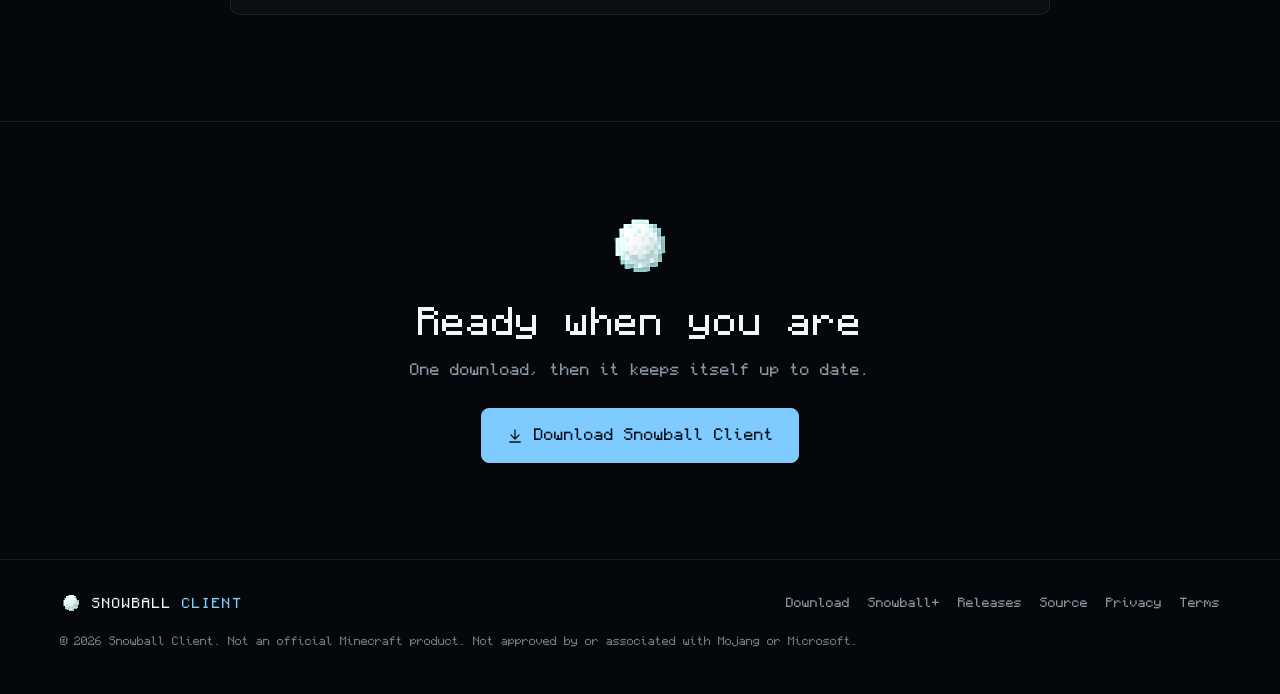
==== commit 044b842a: "Snowball+ store: monthly subscription through Stripe Co-Authored-By: Claude Opus 5.5 <noreply@anthro" ====
--- a/index.html
+++ b/index.html
@@ -15,7 +15,7 @@
     <meta name="theme-color" content="#05070a" />
     <link rel="icon" type="image/png" href="assets/logo.png" />
     <link rel="preload" href="assets/fonts/monocraft.ttf" as="font" type="font/ttf" crossorigin />
-    <link rel="stylesheet" href="styles.css?v=6" />
+    <link rel="stylesheet" href="styles.css?v=7" />
     <link rel="stylesheet" href="demo.css?v=2" />
     <script>document.documentElement.classList.add('js');</script>
   </head>
@@ -42,6 +42,7 @@
           <a href="#features">Features</a>
           <a href="#try">Try it</a>
           <a href="#launcher">Launcher</a>
+          <a href="store.html">Snowball+</a>
           <a href="#faq">FAQ</a>
         </nav>
         <a class="btn primary small" href="#download">Download</a>
@@ -105,7 +106,7 @@
               <li><b>Discord presence</b>Discord shows you are on Snowball, never your account or server address</li>
               <li><b>Liquid glass</b>Menus, panels and HUD in liquid glass, frosted glass or the classic flat look</li>
               <li><b>Emotes</b>Press B for sixteen poses in your own skin, seen by other Snowball players</li>
-              <li><b>Capes</b>Eight to wear, and a Cape Studio where Snowball+ players paint their own</li>
+              <li><b>Capes</b>Eight to wear, and a Cape Studio where <a href="store.html">Snowball+</a> players paint their own</li>
               <li><b>Spotify</b>The song you are playing on your HUD, with keys for play, pause and skip. No sign-in</li>
               <li><b>Smart Culling</b>Skips drawing what walls hide, for more FPS in busy places</li>
               <li><b>Crystal Glow</b>End crystals in your colour, glowing in the dark</li>
@@ -484,6 +485,7 @@
         <a class="brand small" href="#top"><img src="assets/logo.png" alt="" width="22" height="22" />SNOWBALL <span>CLIENT</span></a>
         <div class="links">
           <a href="#download">Download</a>
+          <a href="store.html">Snowball+</a>
           <a href="https://github.com/met4a/snowball-website/releases">Releases</a>
           <a href="https://github.com/met4a/snowball-client">Source</a>
           <a href="privacy.html">Privacy</a>
--- a/styles.css
+++ b/styles.css
@@ -1098,6 +1098,148 @@
   transform: none;
 }
 
+/* ---------- Snowball+ store ---------- */
+.store {
+  max-width: 920px;
+  padding: 64px 0 80px;
+}
+
+.store h1 {
+  display: flex;
+  align-items: center;
+  gap: 14px;
+  font-size: 32px;
+  letter-spacing: 0.06em;
+  margin: 0 0 10px;
+}
+
+.store h1 img {
+  width: 32px;
+  height: 32px;
+  image-rendering: pixelated;
+}
+
+.store h1 em {
+  font-style: normal;
+  color: var(--accent);
+}
+
+.store-thanks {
+  margin: 0 0 14px;
+  padding: 14px 18px;
+  border: 1px solid var(--accent-line);
+  border-radius: var(--radius);
+  background: var(--accent-soft);
+  font-size: 13px;
+}
+
+.plus-buy {
+  display: flex;
+  align-items: flex-end;
+  justify-content: space-between;
+  gap: 28px;
+  padding: 24px 28px;
+  border: 1px solid var(--accent-line);
+  border-radius: 12px;
+  background: var(--surface-2);
+}
+
+.plus-price h2 {
+  font-size: 17px;
+  margin: 0 0 4px;
+}
+
+.plus-price p {
+  margin: 0;
+  color: var(--accent);
+}
+
+.plus-form {
+  flex: 0 1 420px;
+}
+
+.plus-form label {
+  display: block;
+  margin-bottom: 6px;
+  color: var(--muted);
+  font-size: 12px;
+}
+
+.plus-row {
+  display: flex;
+  gap: 10px;
+}
+
+.plus-row input {
+  flex: 1;
+  min-width: 0;
+  padding: 10px 14px;
+  border: 1px solid var(--border-strong);
+  border-radius: 8px;
+  background: var(--bg);
+  color: var(--text);
+  font: inherit;
+}
+
+.plus-row input:focus-visible {
+  outline-offset: 0;
+}
+
+.plus-row .btn:disabled {
+  opacity: 0.55;
+  cursor: default;
+}
+
+.plus-msg {
+  min-height: 1.65em;
+  margin: 6px 0 0;
+  color: var(--text-2);
+  font-size: 12px;
+}
+
+.store-h {
+  font-size: 20px;
+  margin: 56px 0 18px;
+}
+
+.plus-perks {
+  display: grid;
+  grid-template-columns: 1fr 1fr;
+  gap: 14px;
+}
+
+.plus-perk {
+  padding: 18px 20px;
+  border: 1px solid var(--border);
+  border-radius: var(--radius);
+  background: var(--surface);
+}
+
+.plus-perk h3 {
+  margin-bottom: 6px;
+  color: var(--accent);
+}
+
+.plus-perk p {
+  margin: 0;
+  color: var(--muted);
+  font-size: 13px;
+}
+
+.steps.plus-steps {
+  flex-direction: column;
+  align-items: flex-start;
+  margin: 0;
+}
+
+.plus-steps li {
+  align-items: flex-start;
+}
+
+.plus-steps b {
+  flex-shrink: 0;
+}
+
 /* ---------- legal pages ---------- */
 .doc {
   max-width: 760px;
@@ -1266,8 +1408,17 @@
   .ver-grid,
   .points,
   .dl-alt,
-  .since-list {
+  .since-list,
+  .plus-perks {
     grid-template-columns: 1fr;
+  }
+  .plus-buy {
+    flex-direction: column;
+    align-items: stretch;
+    padding: 22px;
+  }
+  .plus-form {
+    flex-basis: auto;
   }
   .capes {
     grid-template-columns: repeat(4, 1fr);
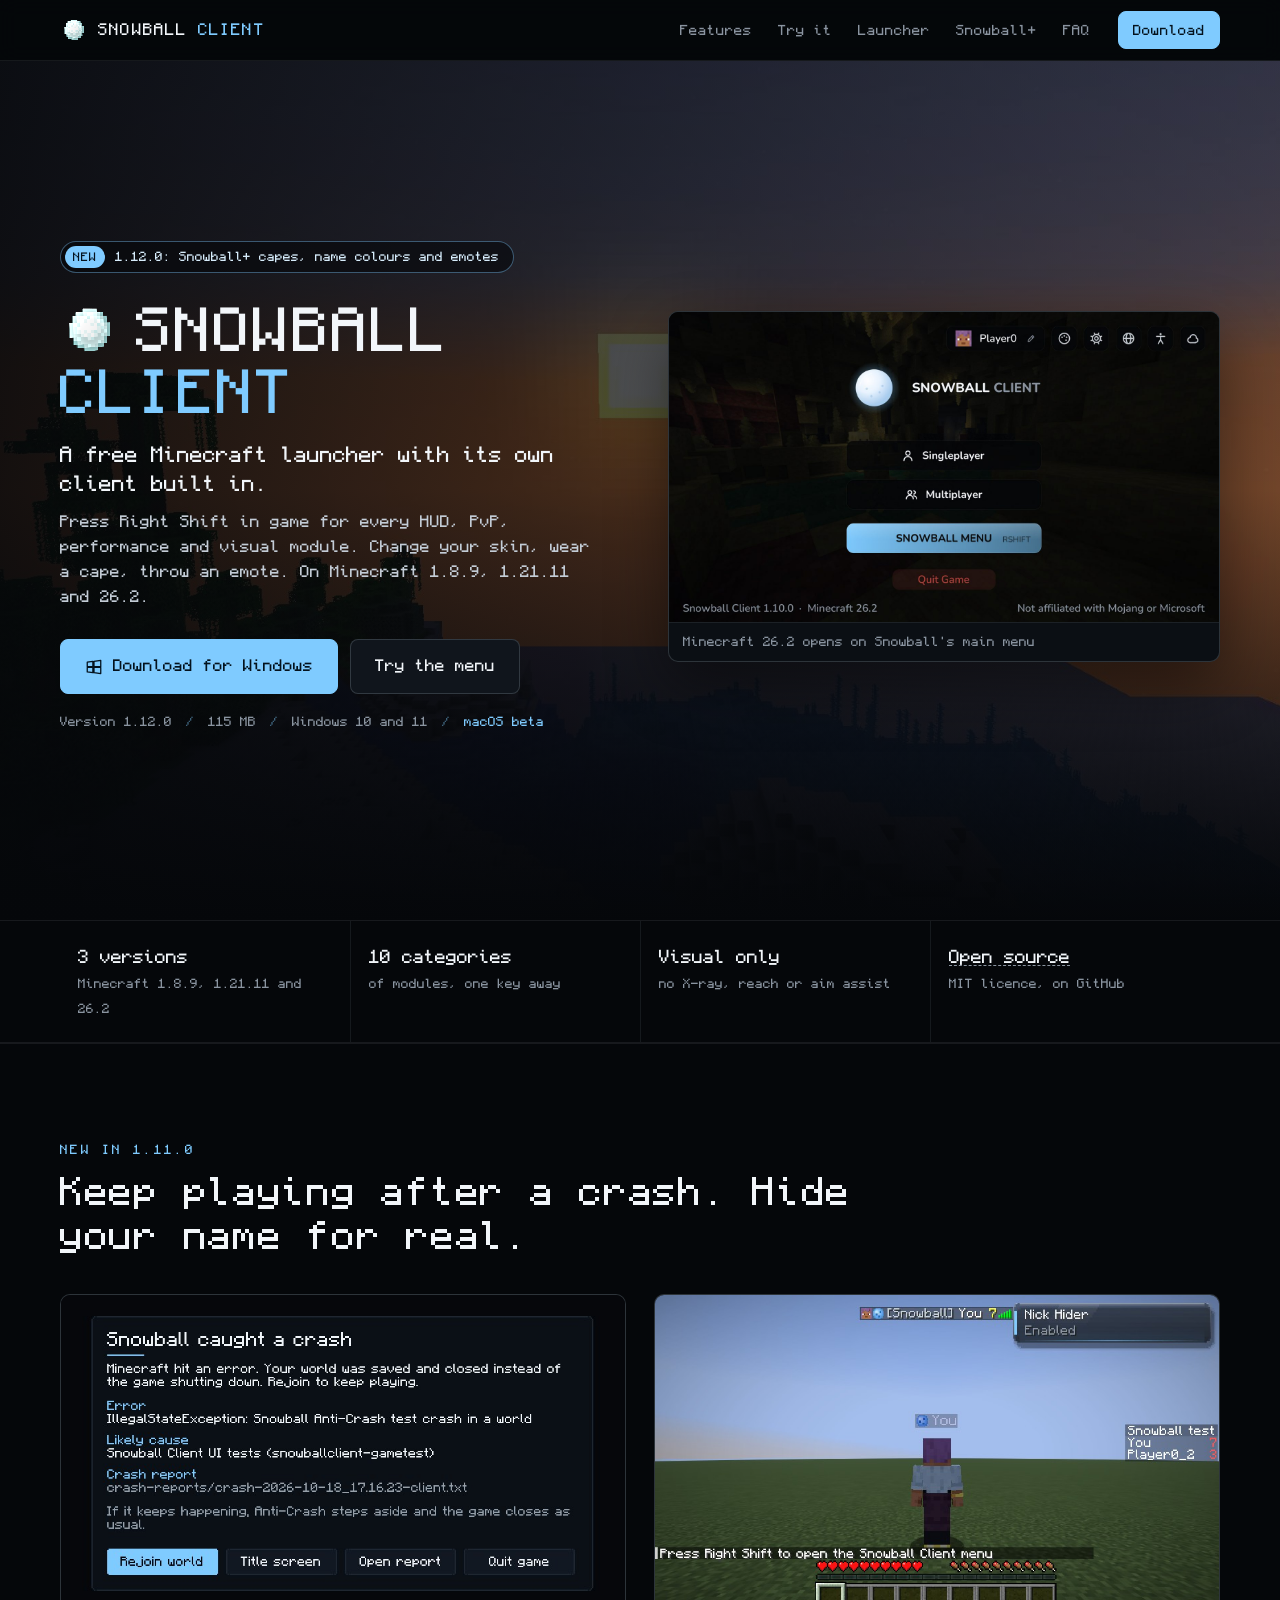
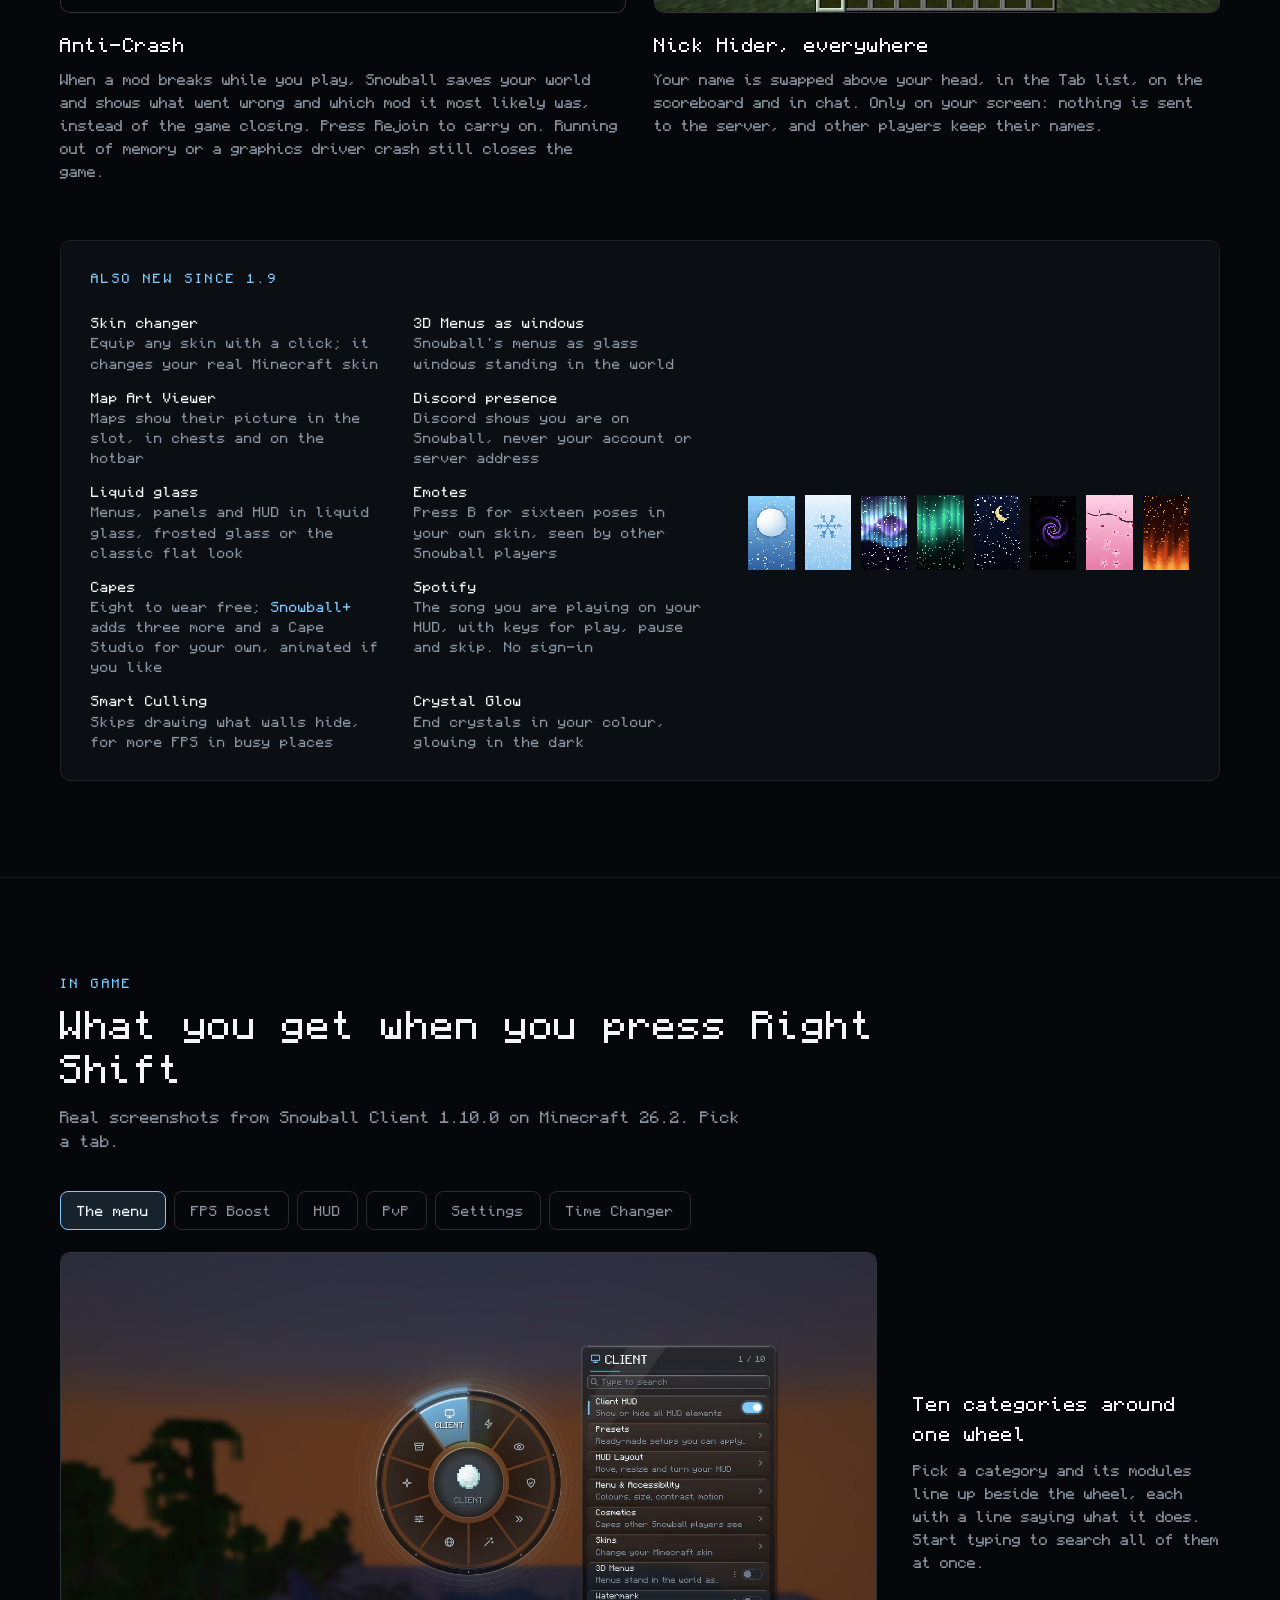
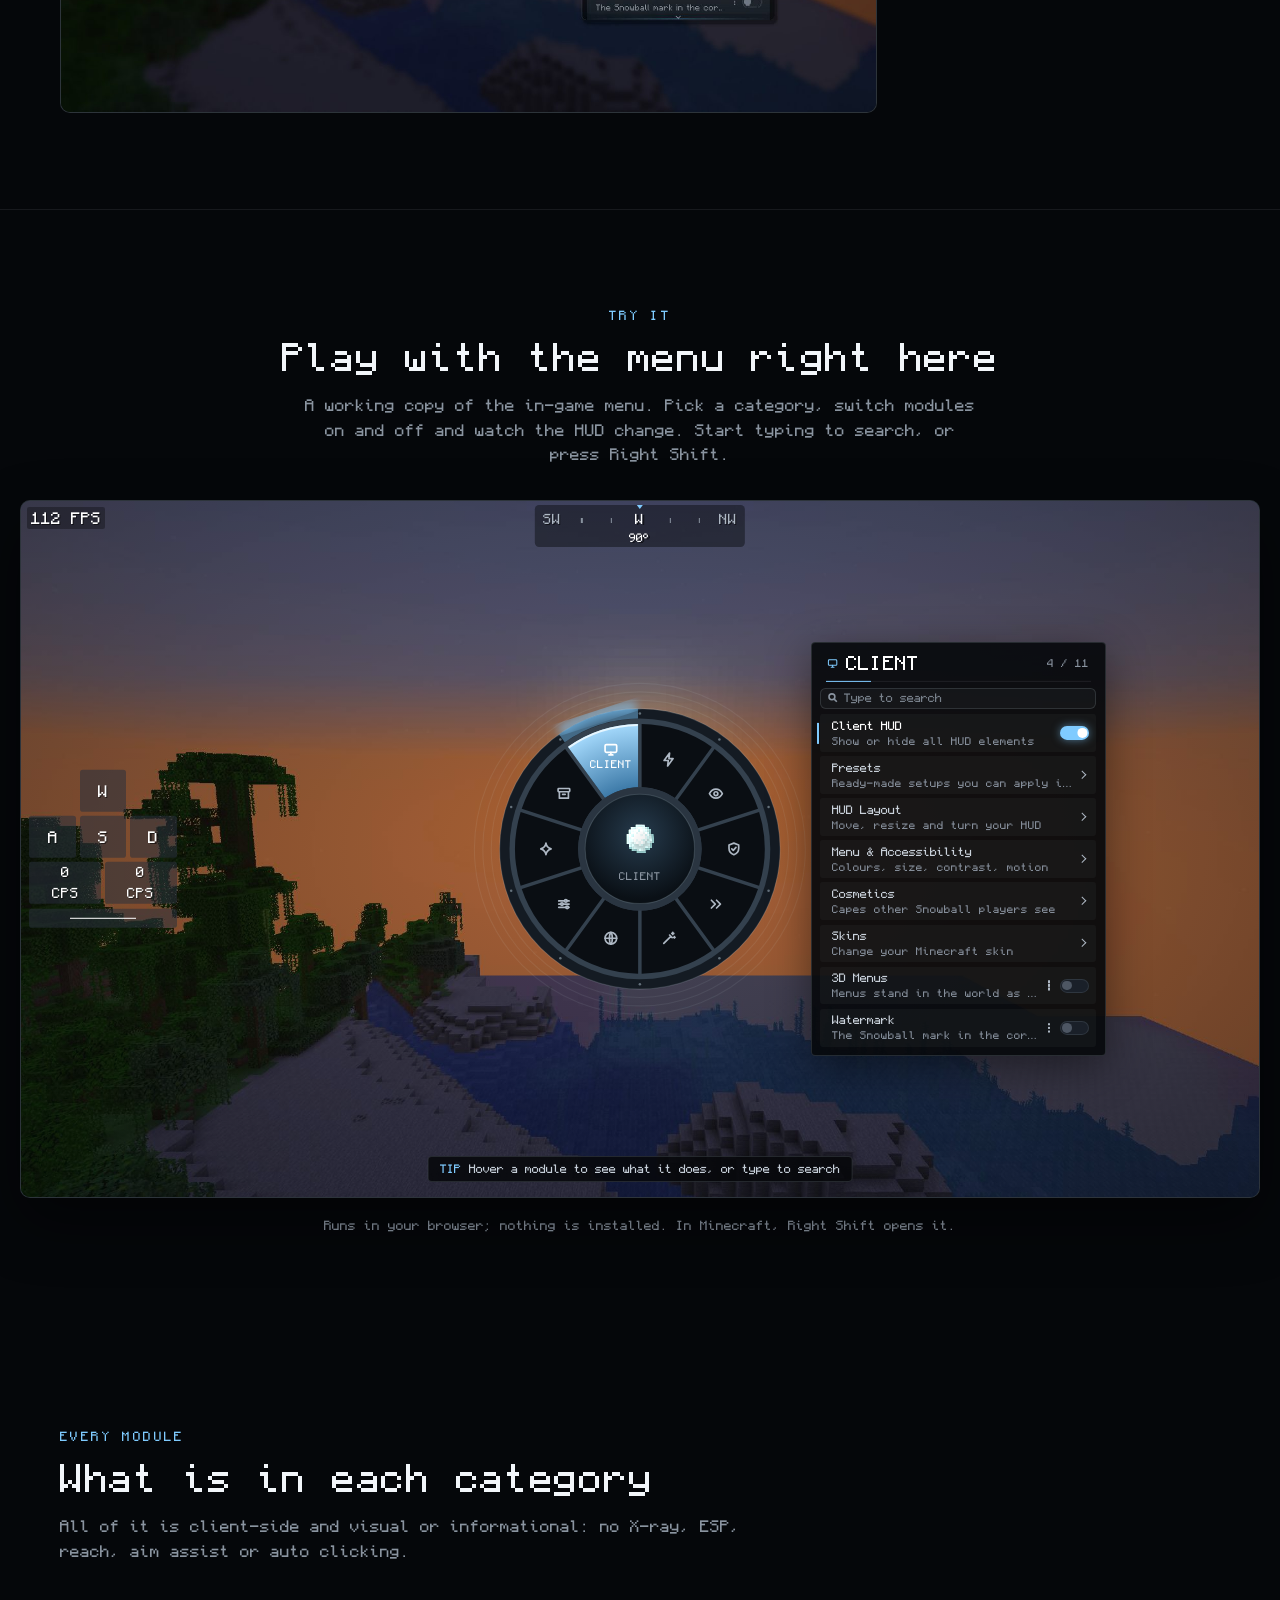
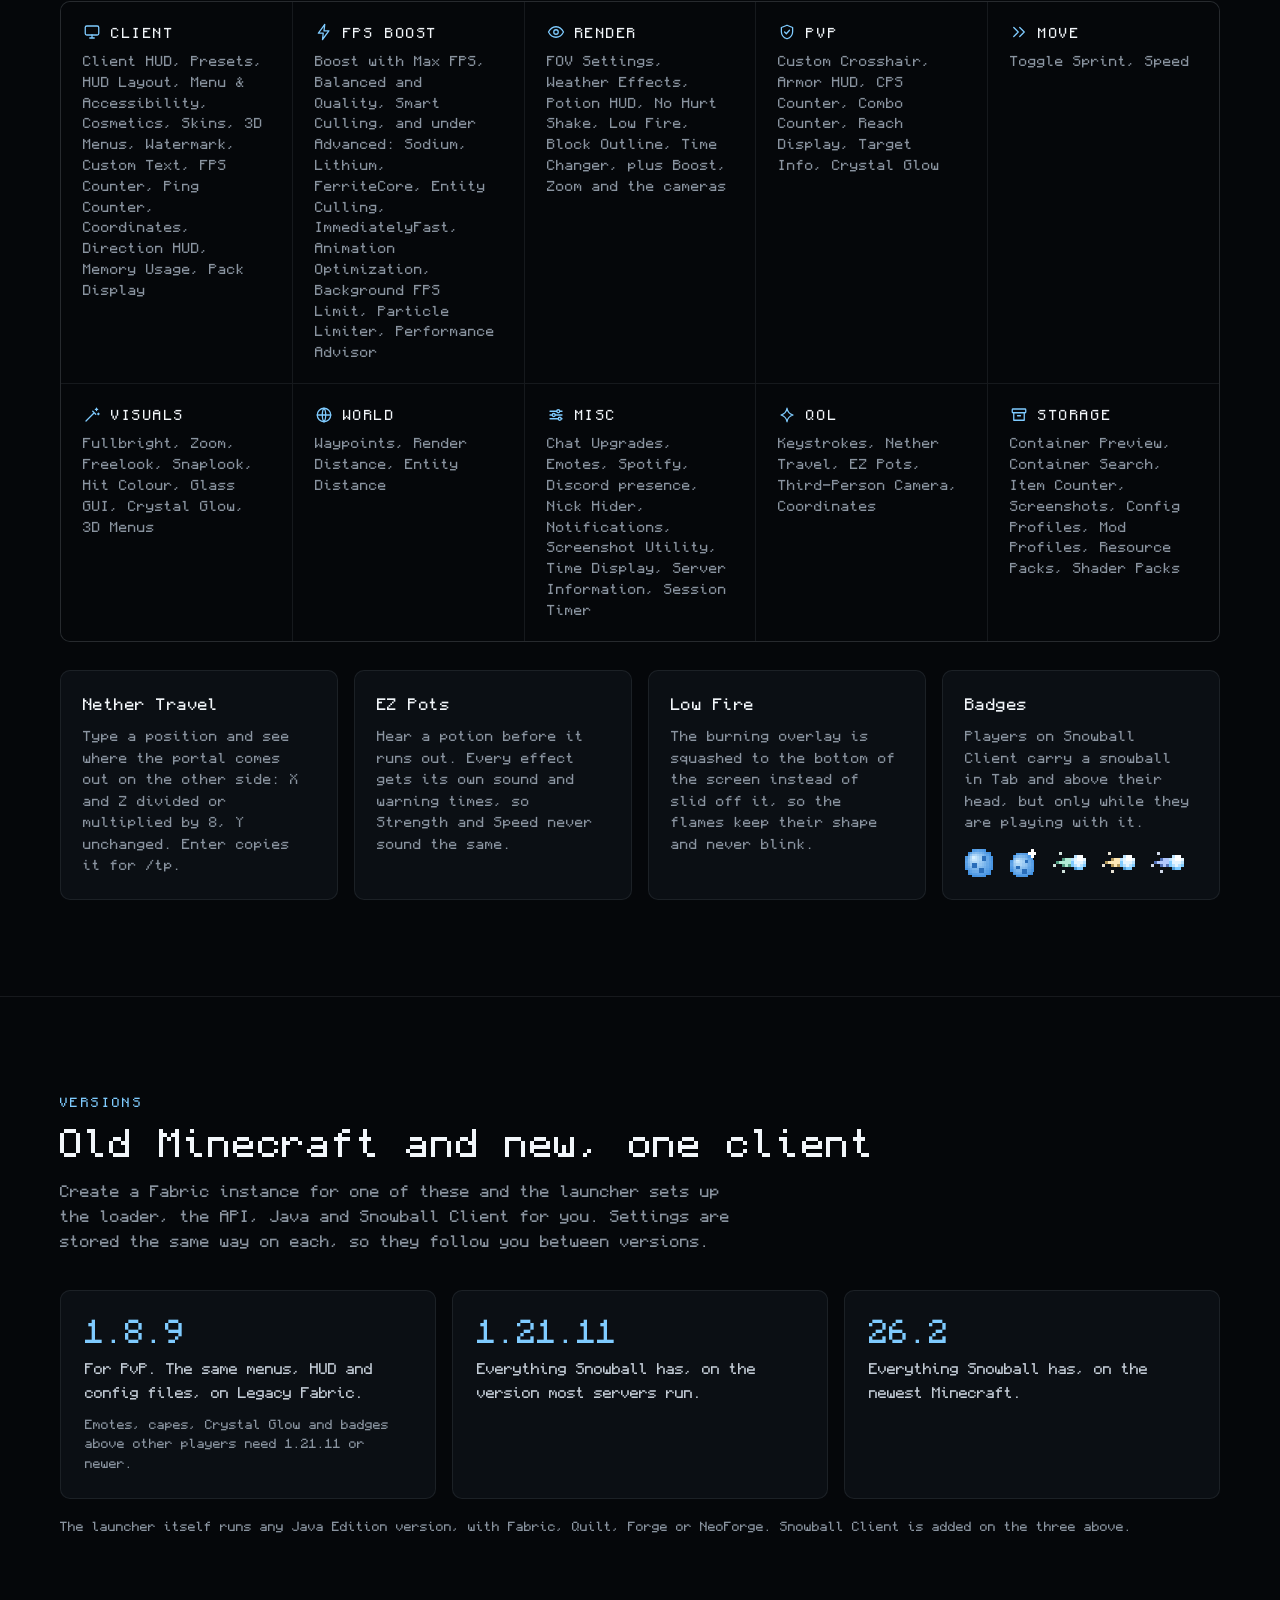
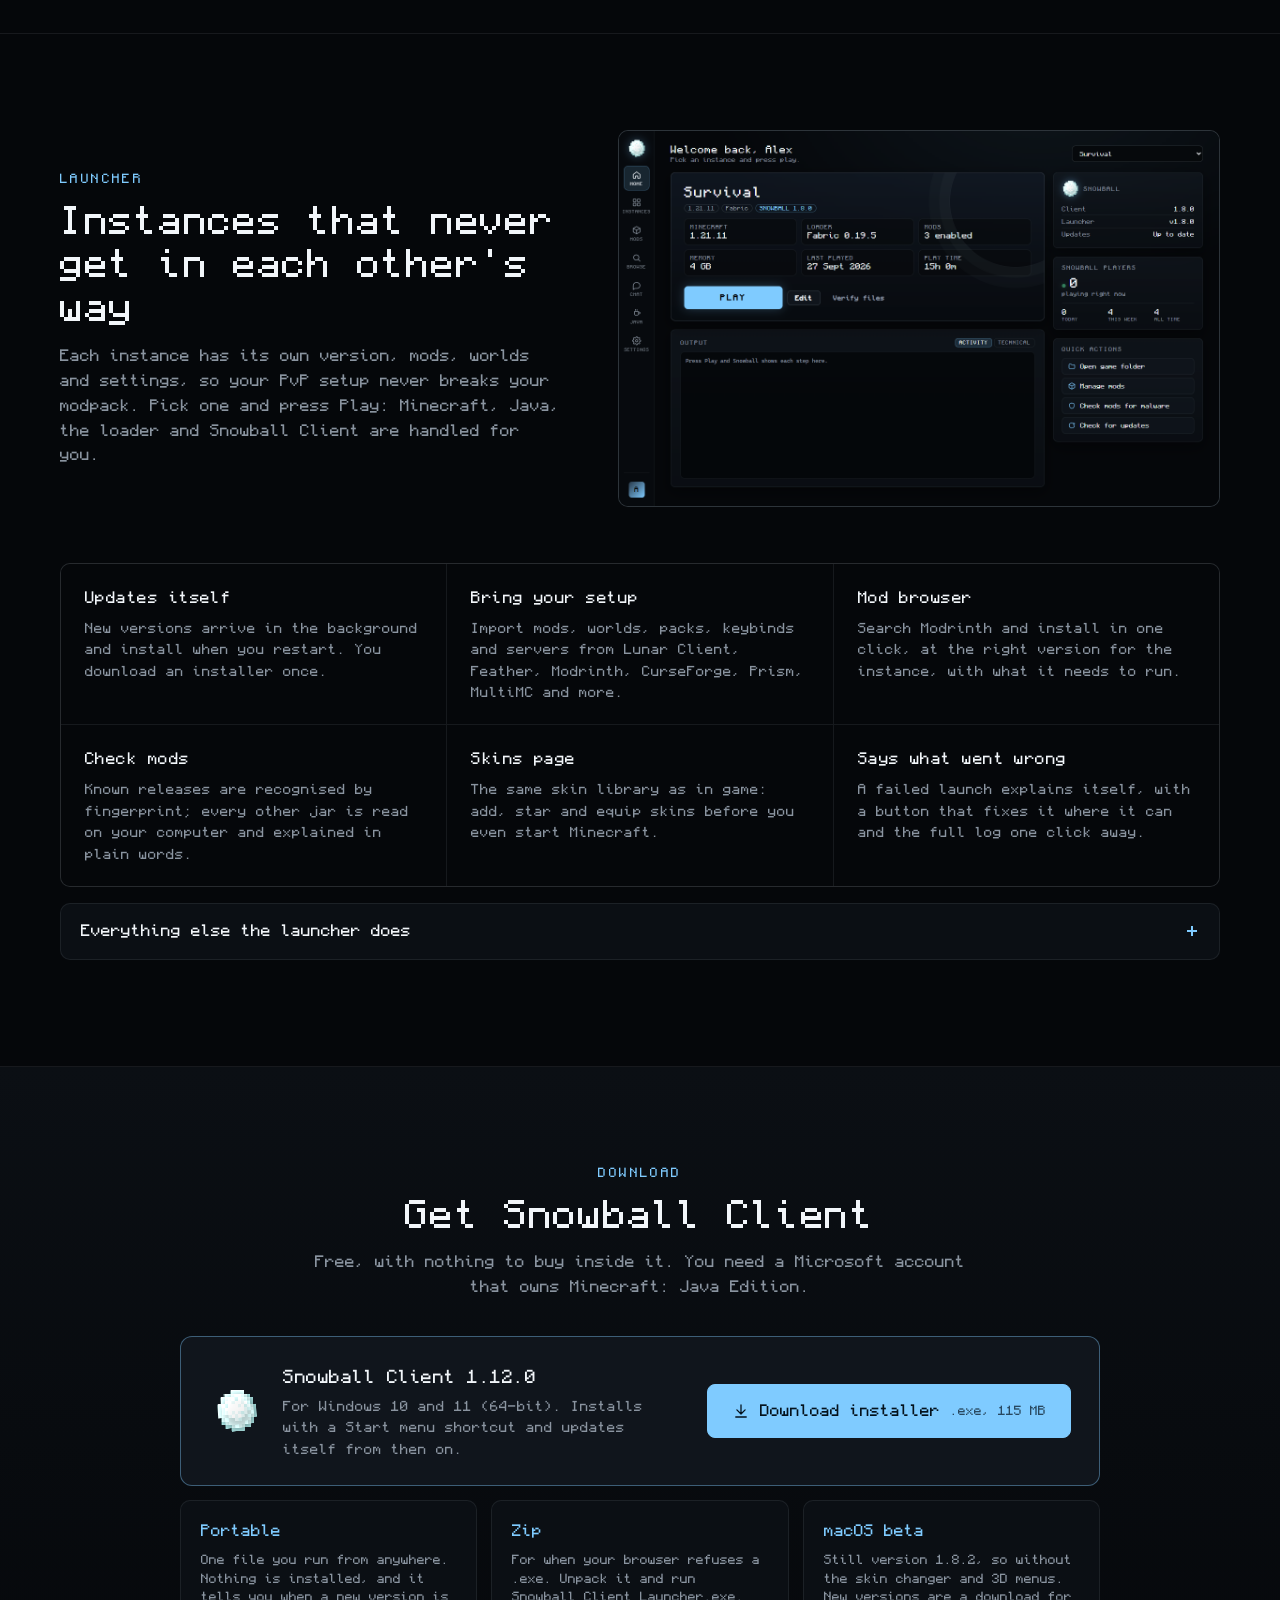
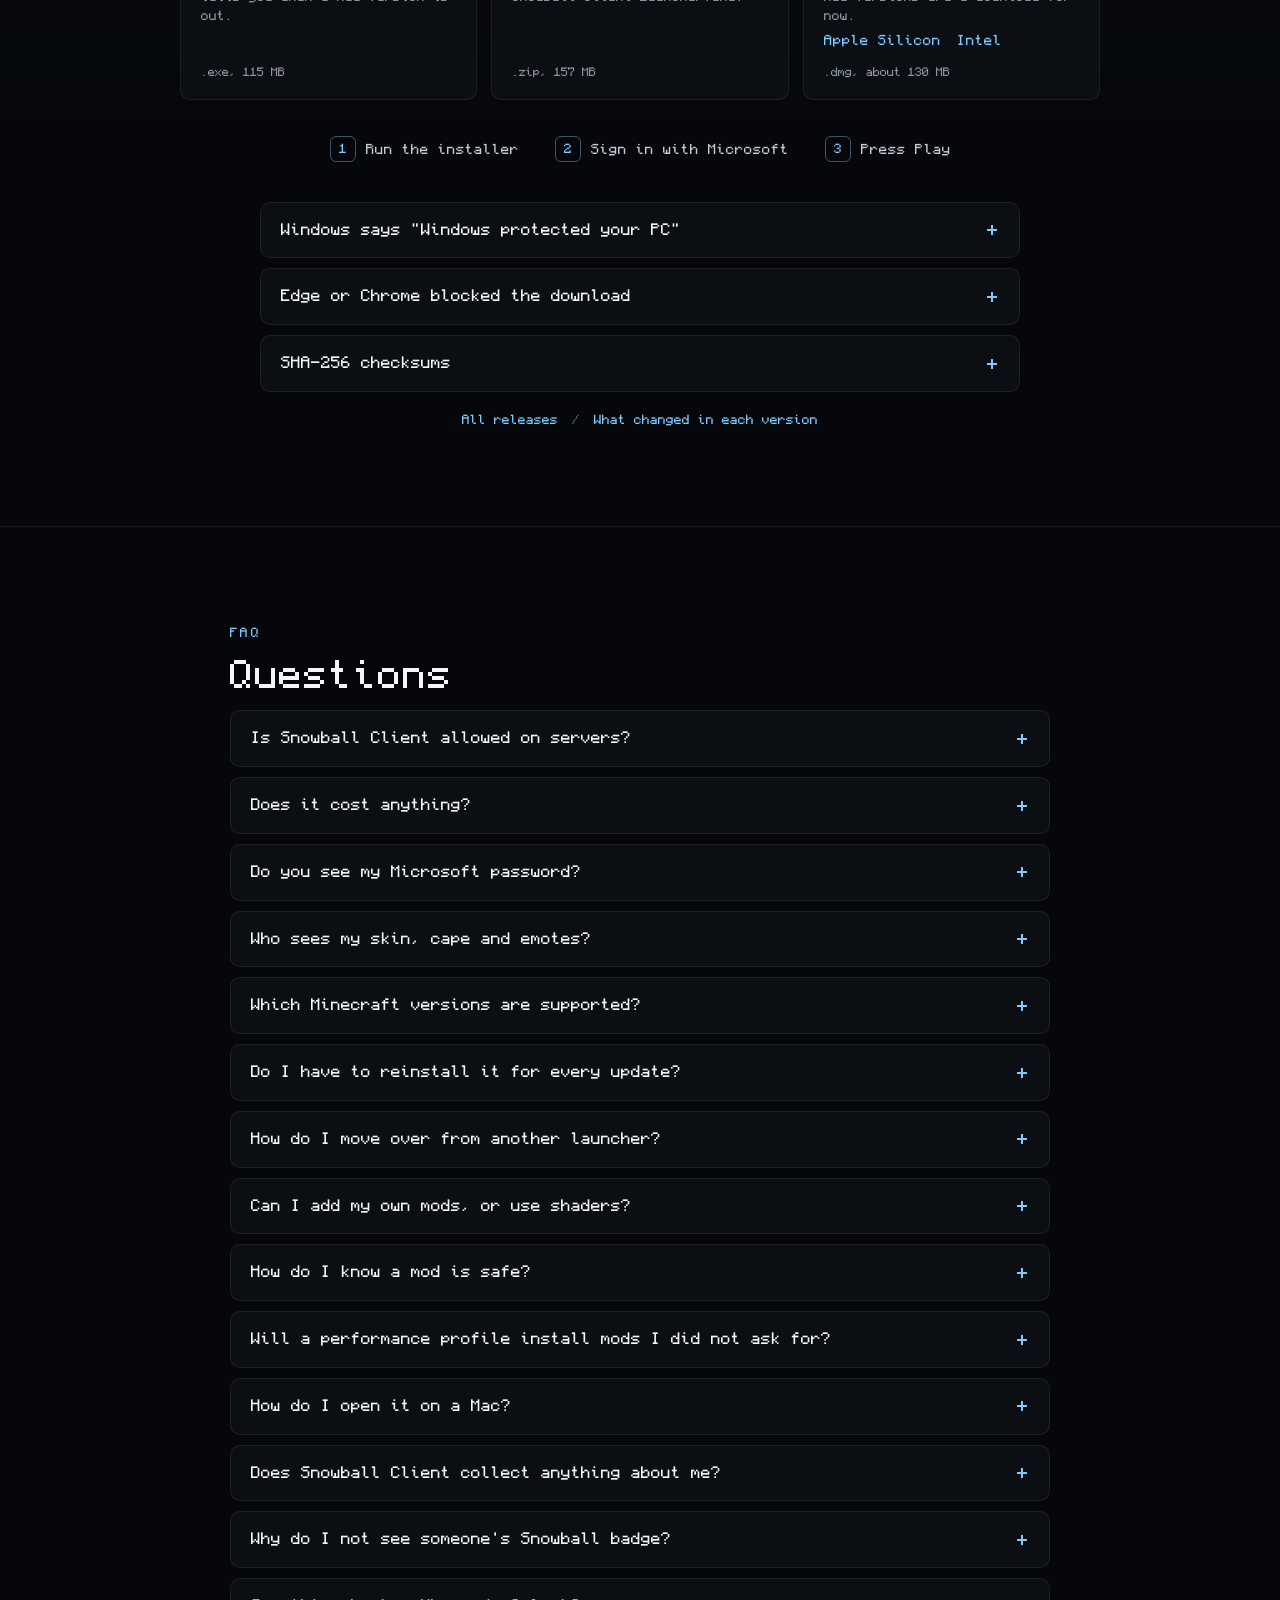
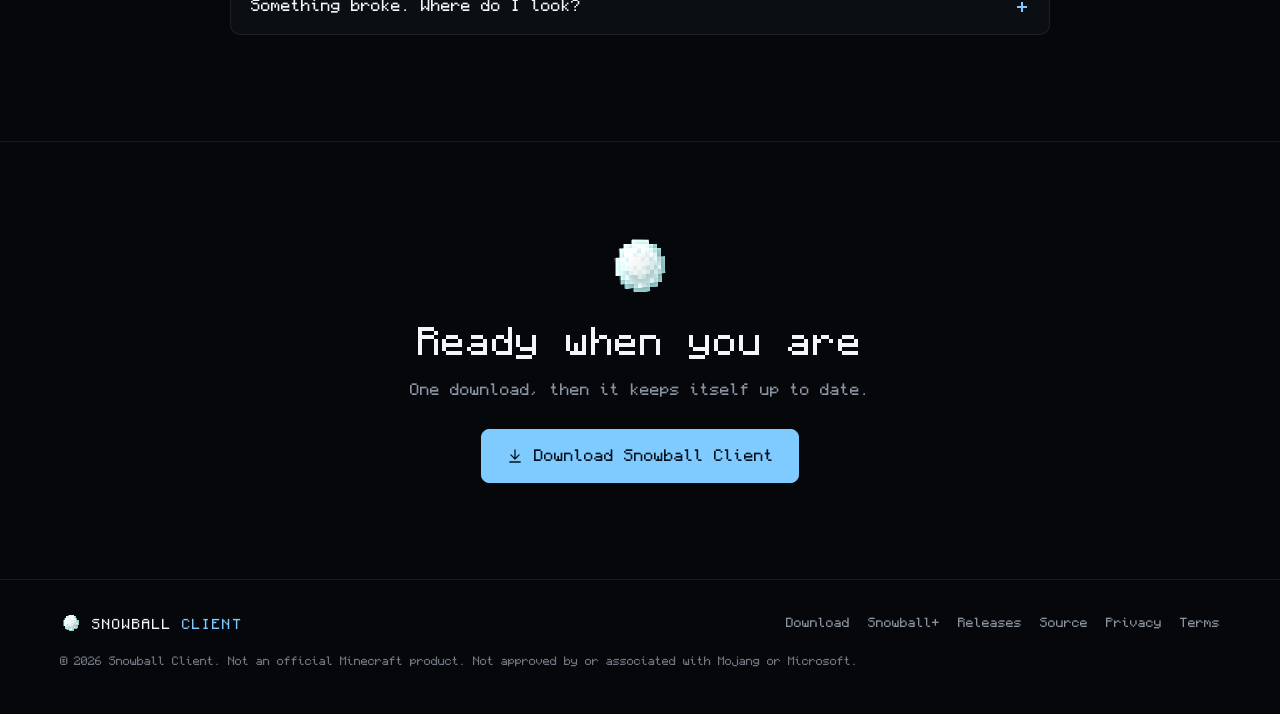
==== commit 07424f73: "1.12.0 downloads and the new Snowball+ perks Co-Authored-By: Claude Opus 5.5 <noreply@anthropic.com>" ====
--- a/index.html
+++ b/index.html
@@ -54,15 +54,15 @@
         <img class="hero-bg" src="assets/scene-sunset.jpg" alt="" width="1920" height="1080" fetchpriority="high" />
         <div class="wrap hero-grid">
           <div class="hero-copy">
-            <a class="pill" href="#new"><b>NEW</b> 1.11.0: Anti-Crash and a real Nick Hider</a>
+            <a class="pill" href="store.html"><b>NEW</b> 1.12.0: Snowball+ capes, name colours and emotes</a>
             <h1><img src="assets/logo.png" alt="" width="64" height="64" />SNOWBALL <span>CLIENT</span></h1>
             <p class="tagline">A free Minecraft launcher with its own client built in.</p>
             <p class="lead">Press Right Shift in game for every HUD, PvP, performance and visual module. Change your skin, wear a cape, throw an emote. On Minecraft 1.8.9, 1.21.11 and 26.2.</p>
             <div class="hero-actions">
-              <a class="btn primary big" href="https://github.com/met4a/snowball-website/releases/download/1.11.0/SnowballClient-1.11.0-setup.exe"><svg class="ic" aria-hidden="true"><use href="#i-windows" /></svg>Download for Windows</a>
+              <a class="btn primary big" href="https://github.com/met4a/snowball-website/releases/download/1.12.0/SnowballClient-1.12.0-setup.exe"><svg class="ic" aria-hidden="true"><use href="#i-windows" /></svg>Download for Windows</a>
               <a class="btn big" href="#try">Try the menu</a>
             </div>
-            <p class="hero-meta">Version 1.11.0 <b>/</b> 115 MB <b>/</b> Windows 10 and 11 <b>/</b> <a href="#download">macOS beta</a></p>
+            <p class="hero-meta">Version 1.12.0 <b>/</b> 115 MB <b>/</b> Windows 10 and 11 <b>/</b> <a href="#download">macOS beta</a></p>
           </div>
           <figure class="shot hero-shot">
             <img src="assets/shot-title.jpg" alt="The Snowball Client main menu in Minecraft 26.2: the player's head and name, round buttons for Singleplayer and Multiplayer, and a Snowball Menu button" width="1600" height="900" fetchpriority="high" />
@@ -106,7 +106,7 @@
               <li><b>Discord presence</b>Discord shows you are on Snowball, never your account or server address</li>
               <li><b>Liquid glass</b>Menus, panels and HUD in liquid glass, frosted glass or the classic flat look</li>
               <li><b>Emotes</b>Press B for sixteen poses in your own skin, seen by other Snowball players</li>
-              <li><b>Capes</b>Eight to wear, and a Cape Studio where <a href="store.html">Snowball+</a> players paint their own</li>
+              <li><b>Capes</b>Eight to wear free; <a href="store.html">Snowball+</a> adds three more and a Cape Studio for your own, animated if you like</li>
               <li><b>Spotify</b>The song you are playing on your HUD, with keys for play, pause and skip. No sign-in</li>
               <li><b>Smart Culling</b>Skips drawing what walls hide, for more FPS in busy places</li>
               <li><b>Crystal Glow</b>End crystals in your colour, glowing in the dark</li>
@@ -345,18 +345,18 @@
             <div class="dl-info">
               <img src="assets/logo.png" alt="" width="56" height="56" />
               <div>
-                <h3>Snowball Client 1.11.0</h3>
+                <h3>Snowball Client 1.12.0</h3>
                 <p>For Windows 10 and 11 (64-bit). Installs with a Start menu shortcut and updates itself from then on.</p>
               </div>
             </div>
-            <a class="btn primary big" href="https://github.com/met4a/snowball-website/releases/download/1.11.0/SnowballClient-1.11.0-setup.exe"><svg class="ic" aria-hidden="true"><use href="#i-arrow" /></svg>Download installer <small>.exe, 115 MB</small></a>
+            <a class="btn primary big" href="https://github.com/met4a/snowball-website/releases/download/1.12.0/SnowballClient-1.12.0-setup.exe"><svg class="ic" aria-hidden="true"><use href="#i-arrow" /></svg>Download installer <small>.exe, 115 MB</small></a>
           </div>
 
           <div class="dl-alt">
-            <a class="dl-opt reveal" href="https://github.com/met4a/snowball-website/releases/download/1.11.0/SnowballClient-1.11.0-portable.exe">
+            <a class="dl-opt reveal" href="https://github.com/met4a/snowball-website/releases/download/1.12.0/SnowballClient-1.12.0-portable.exe">
               <b>Portable</b><span>One file you run from anywhere. Nothing is installed, and it tells you when a new version is out.</span><small>.exe, 115 MB</small>
             </a>
-            <a class="dl-opt reveal" href="https://github.com/met4a/snowball-website/releases/download/1.11.0/SnowballClient-1.11.0-win.zip">
+            <a class="dl-opt reveal" href="https://github.com/met4a/snowball-website/releases/download/1.12.0/SnowballClient-1.12.0-win.zip">
               <b>Zip</b><span>For when your browser refuses a .exe. Unpack it and run Snowball Client Launcher.exe.</span><small>.zip, 157 MB</small>
             </a>
             <div class="dl-opt mac reveal">
@@ -390,12 +390,12 @@
             <details>
               <summary>SHA-256 checksums</summary>
               <dl class="sums">
-                <dt>SnowballClient-1.11.0-setup.exe</dt>
-                <dd>7db7fee9d5305fc8ec475b4ecf244134721ced3b6a407558b35b49fb3e23f0bc</dd>
-                <dt>SnowballClient-1.11.0-portable.exe</dt>
-                <dd>00ebd6981558cc24d686883676f4ebf7ecd898ace77df479df1c7cd5fd136ae7</dd>
-                <dt>SnowballClient-1.11.0-win.zip</dt>
-                <dd>3b8c00887fa8938696c74689b66d9e04c0c3aab86b92aa67b5c81aff609263ed</dd>
+                <dt>SnowballClient-1.12.0-setup.exe</dt>
+                <dd>30fe6cb40449c6ebd54926583d723c8b98fe8f669210671894b415c034953df1</dd>
+                <dt>SnowballClient-1.12.0-portable.exe</dt>
+                <dd>134c22ba6f3ef69d7cae77488646be119d755615444cf10e8120a85c12ad351b</dd>
+                <dt>SnowballClient-1.12.0-win.zip</dt>
+                <dd>3db0f5b8c3ea9d164d5585f1ee5d0f2f2928264f84c1563f00c2564d27d8b461</dd>
                 <dt>SnowballClient-1.8.2-mac-arm64.dmg</dt>
                 <dd>ba978aae46f5c2aebd6f9dcc38c2ff895f90e1c8afe27fa8f0156463dedeaca7</dd>
                 <dt>SnowballClient-1.8.2-mac-x64.dmg</dt>
--- a/styles.css
+++ b/styles.css
@@ -1226,6 +1226,11 @@
   font-size: 13px;
 }
 
+.plus-perk .plus-capes {
+  grid-template-columns: repeat(3, 40px);
+  margin-top: 12px;
+}
+
 .steps.plus-steps {
   flex-direction: column;
   align-items: flex-start;
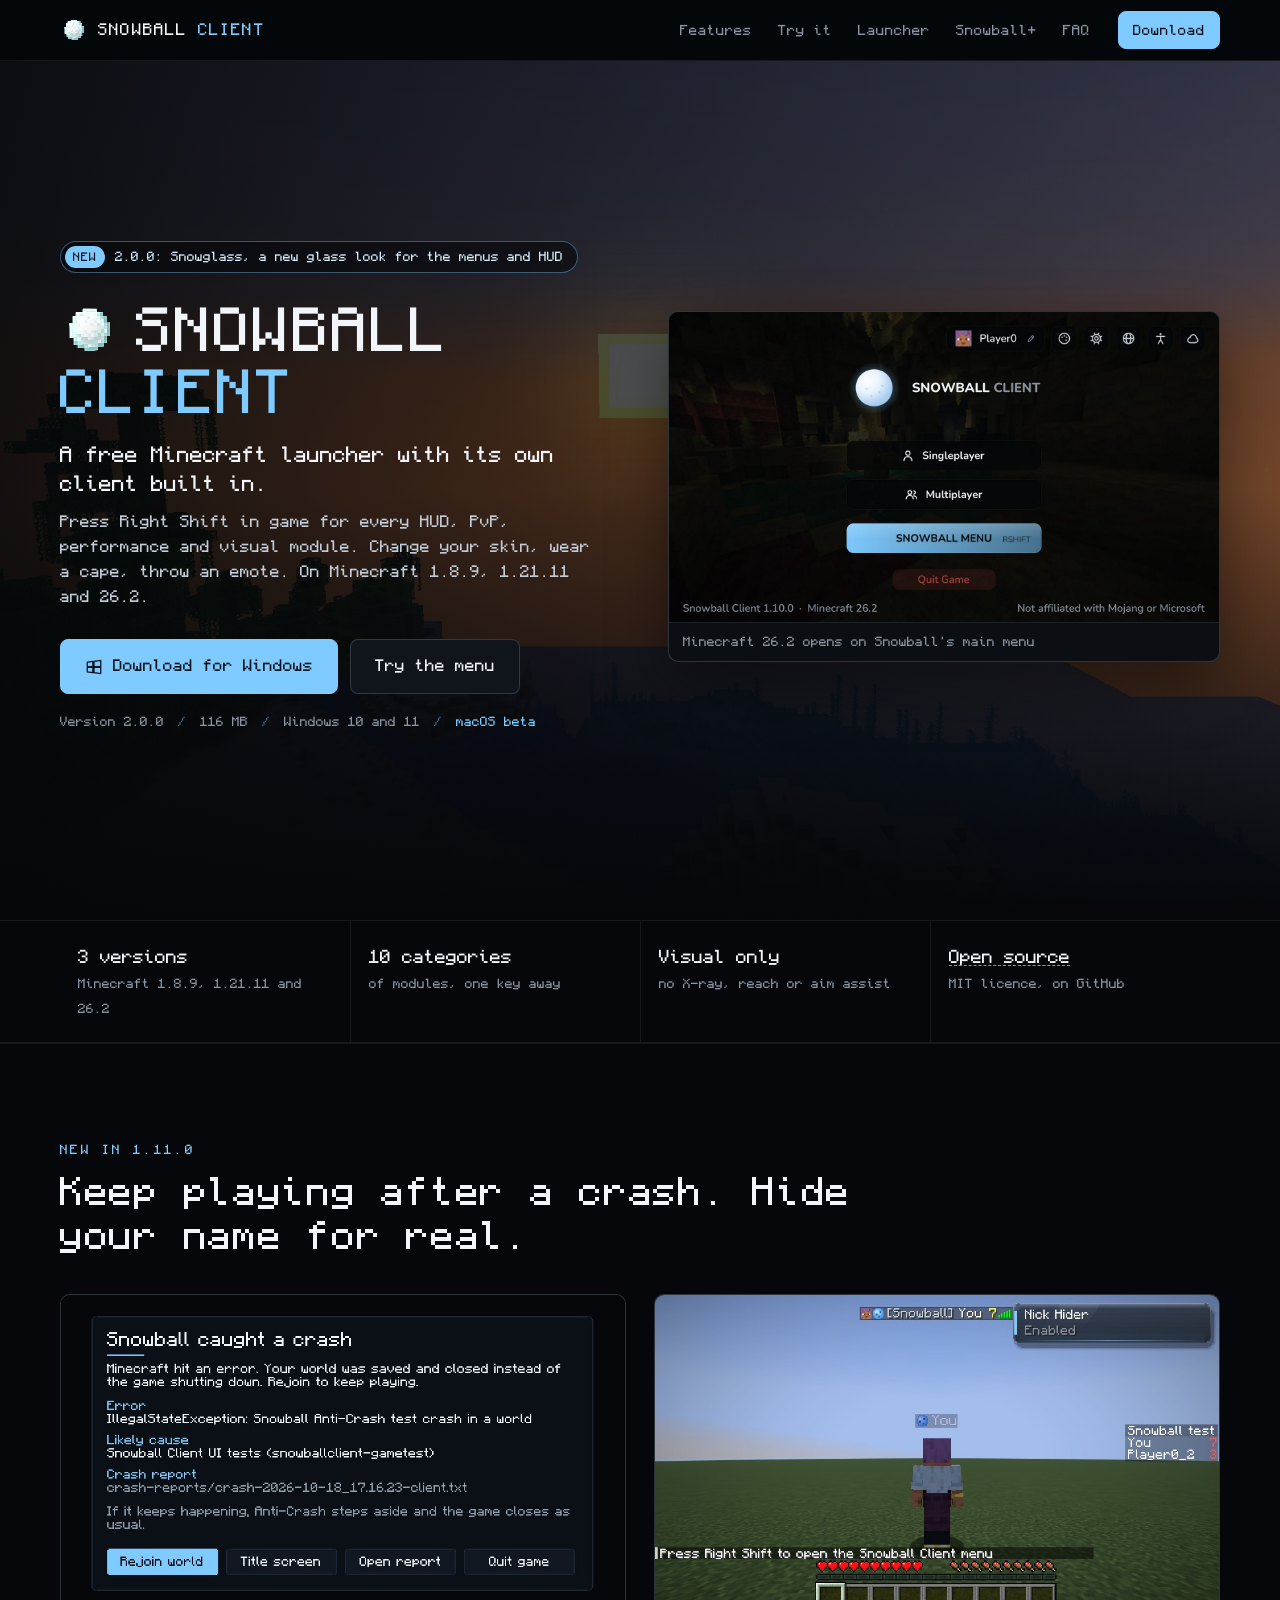
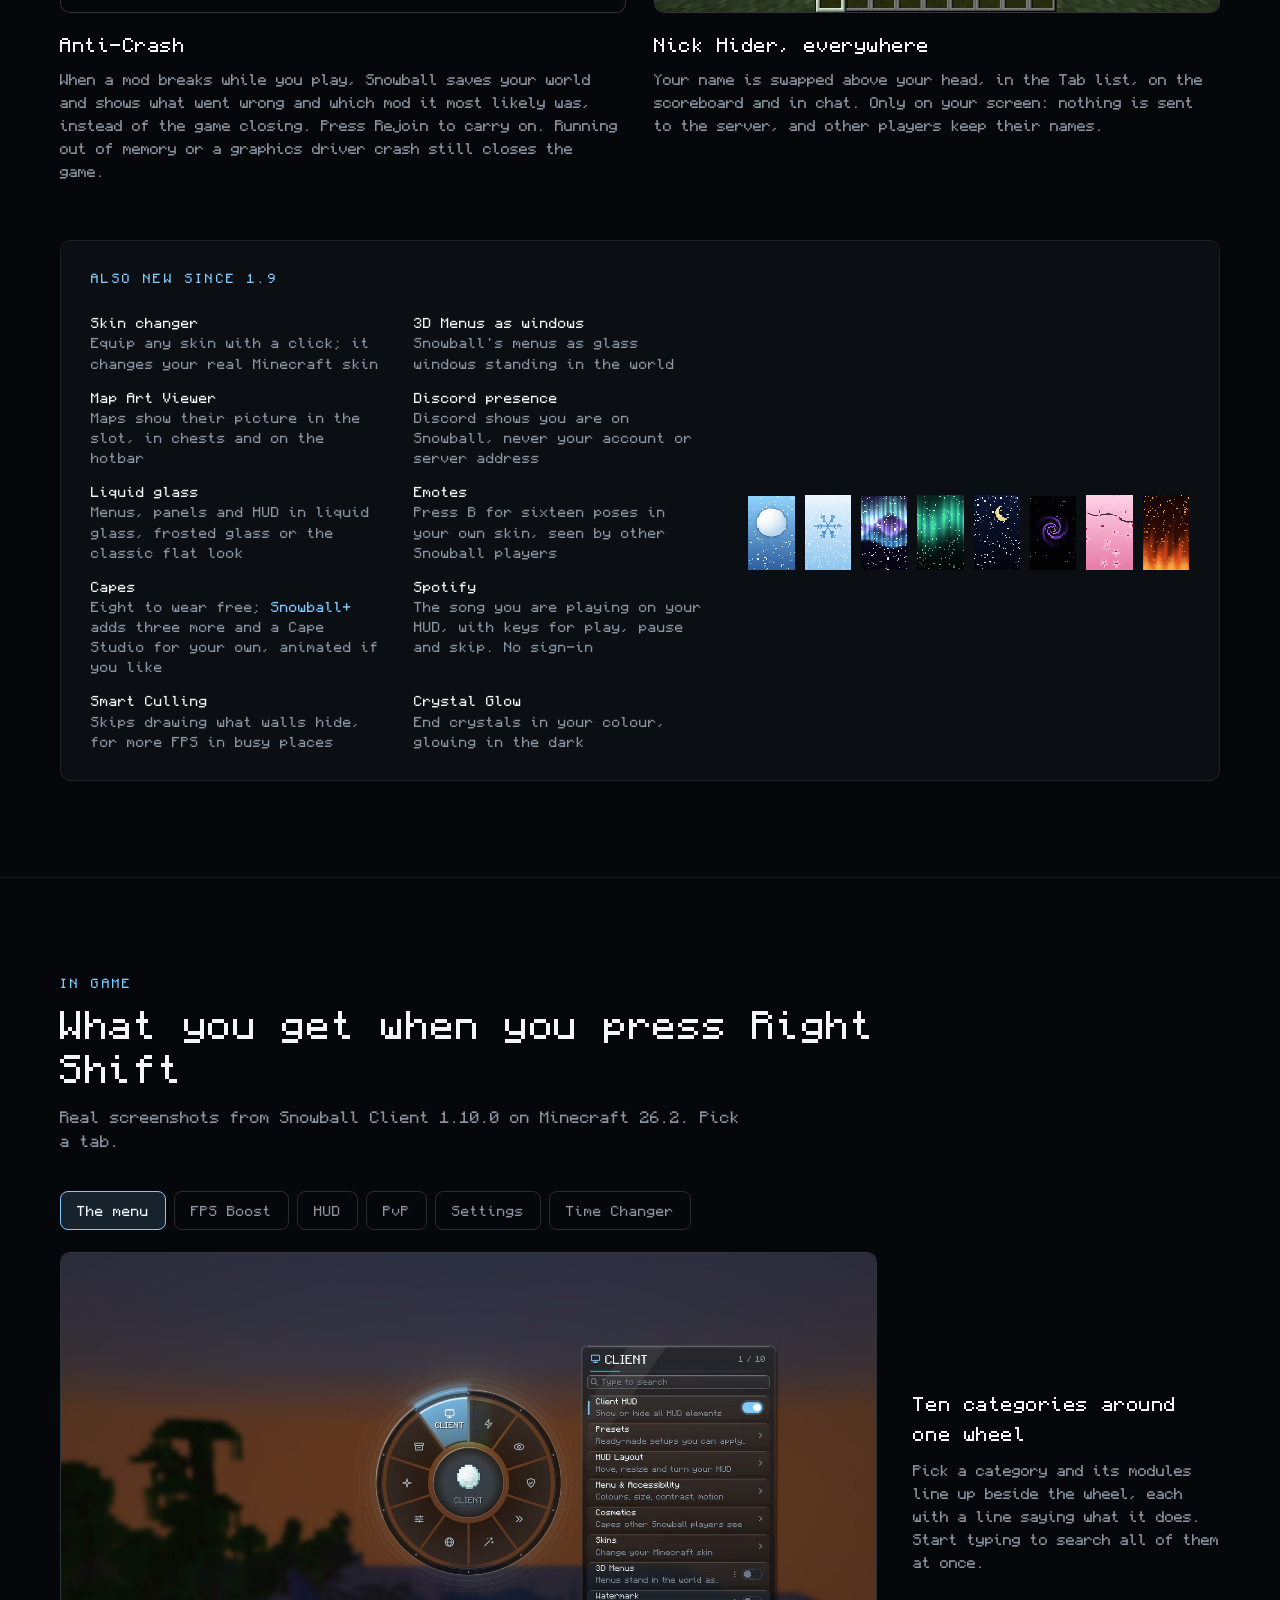
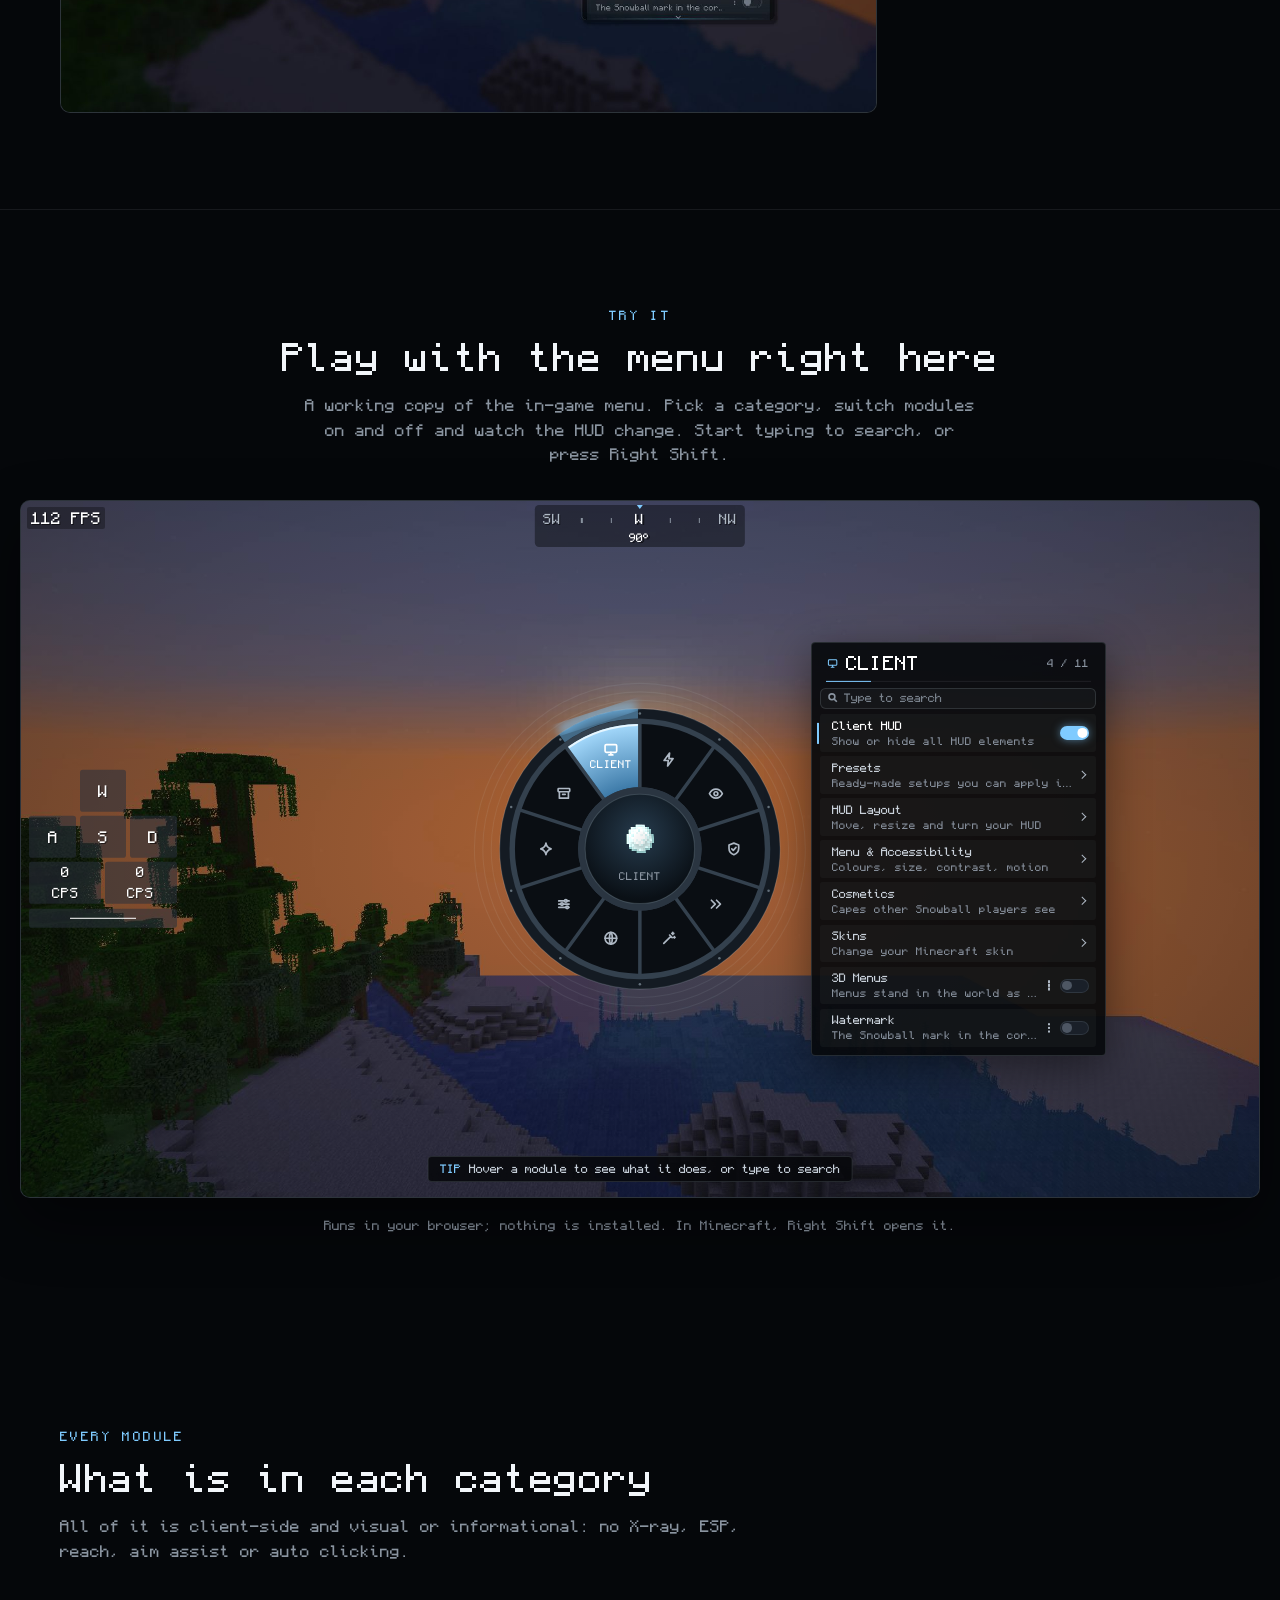
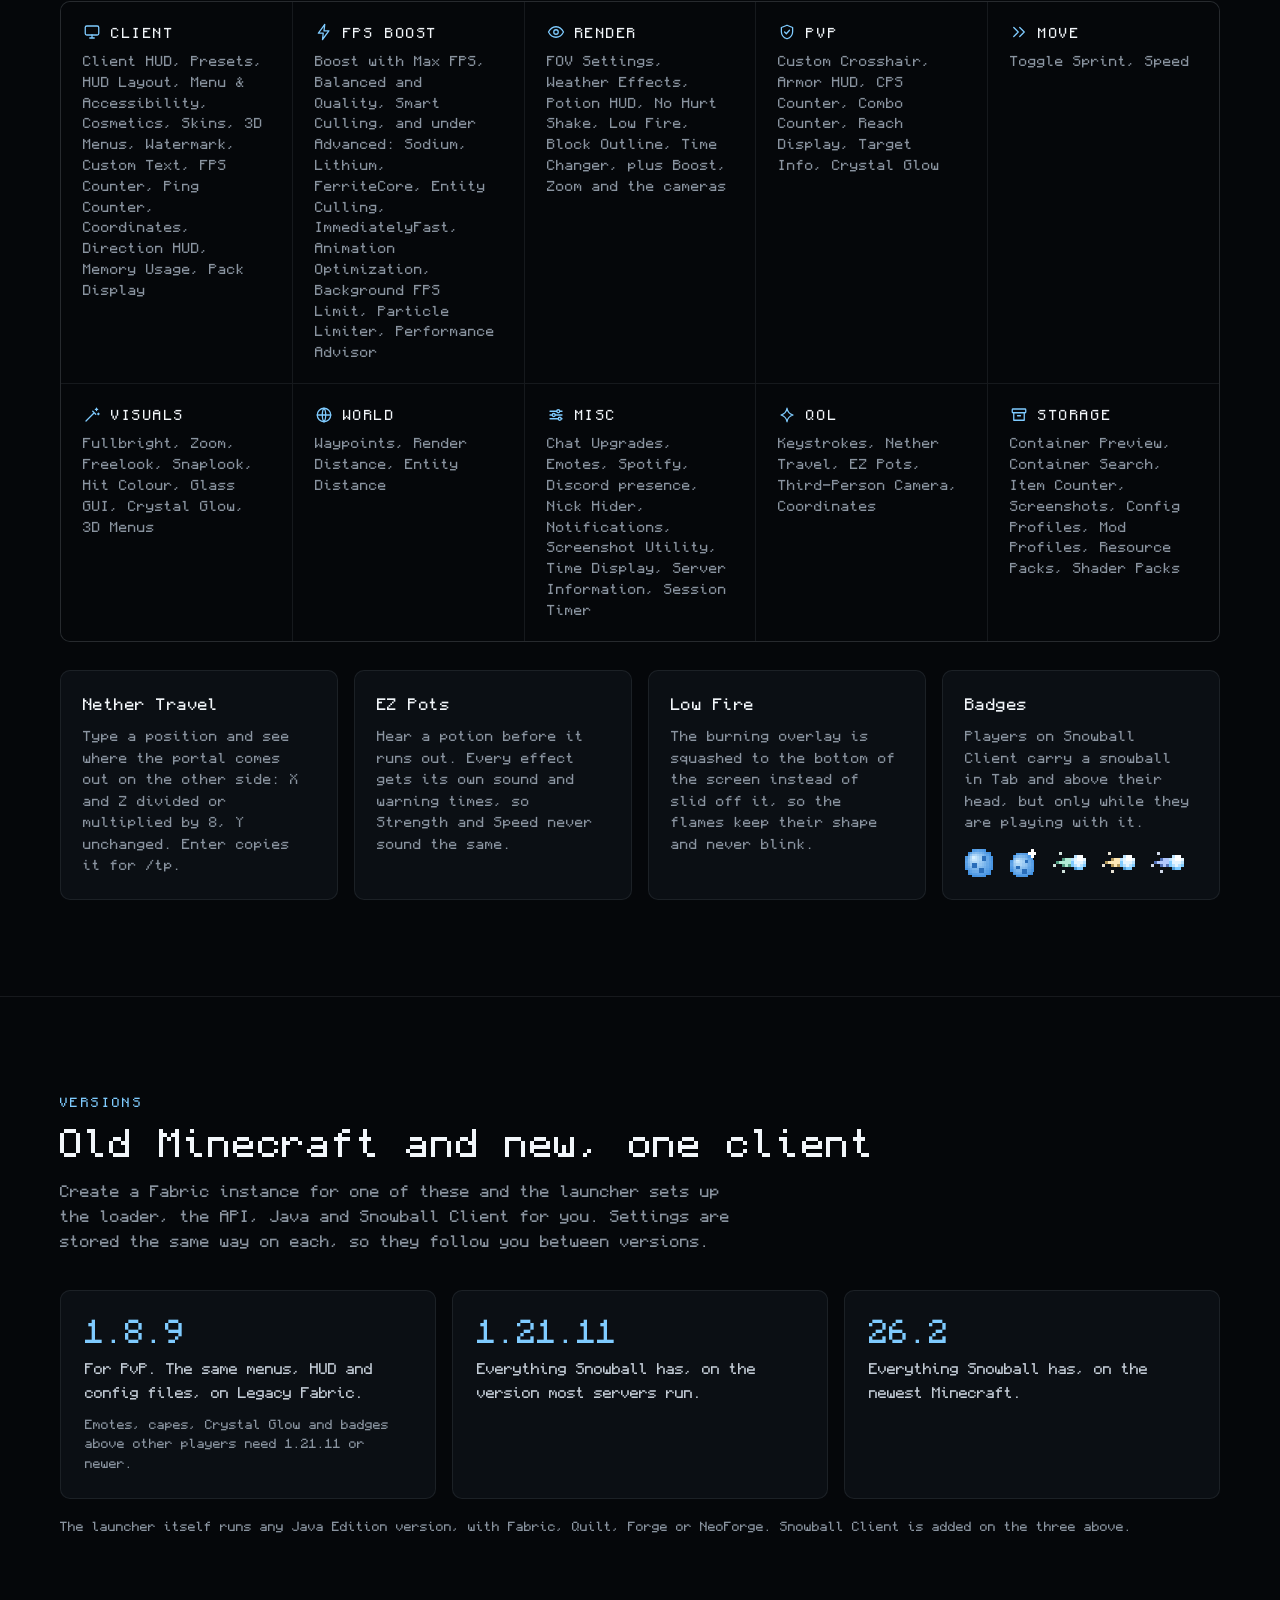
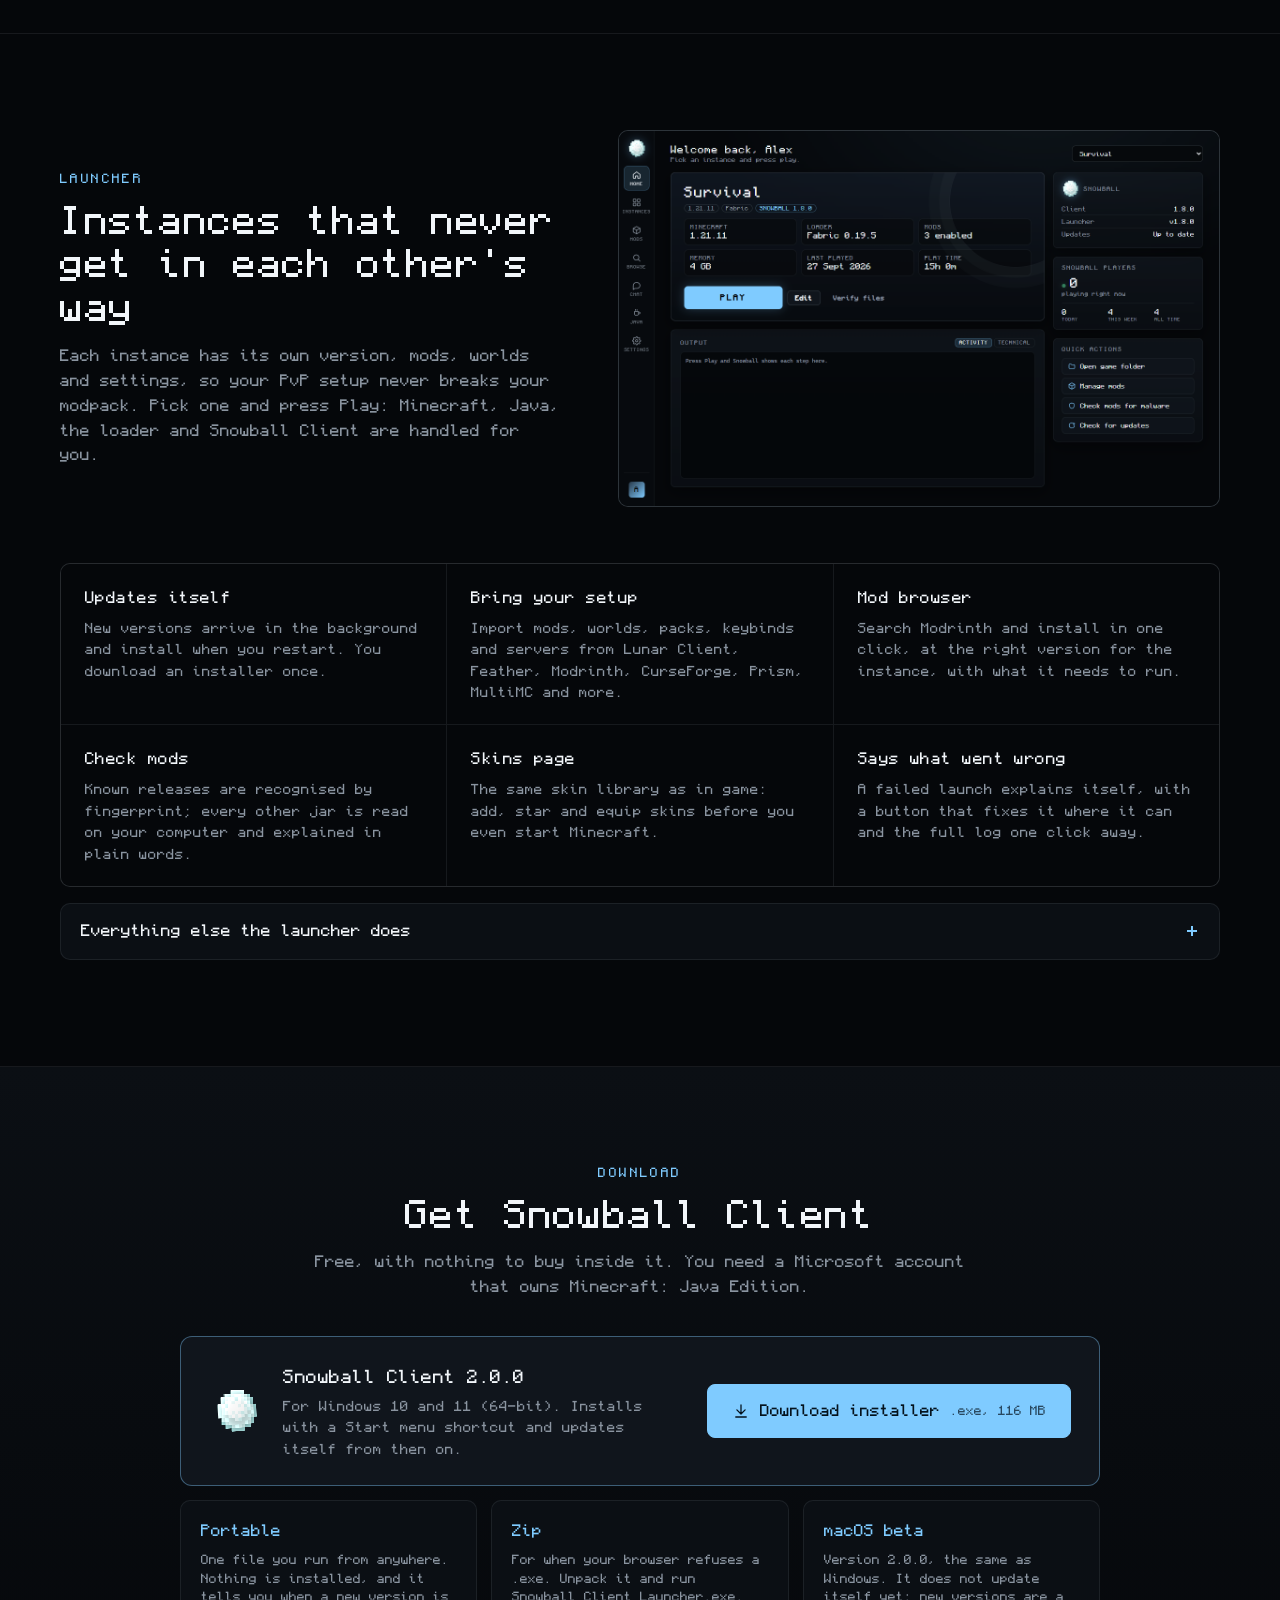
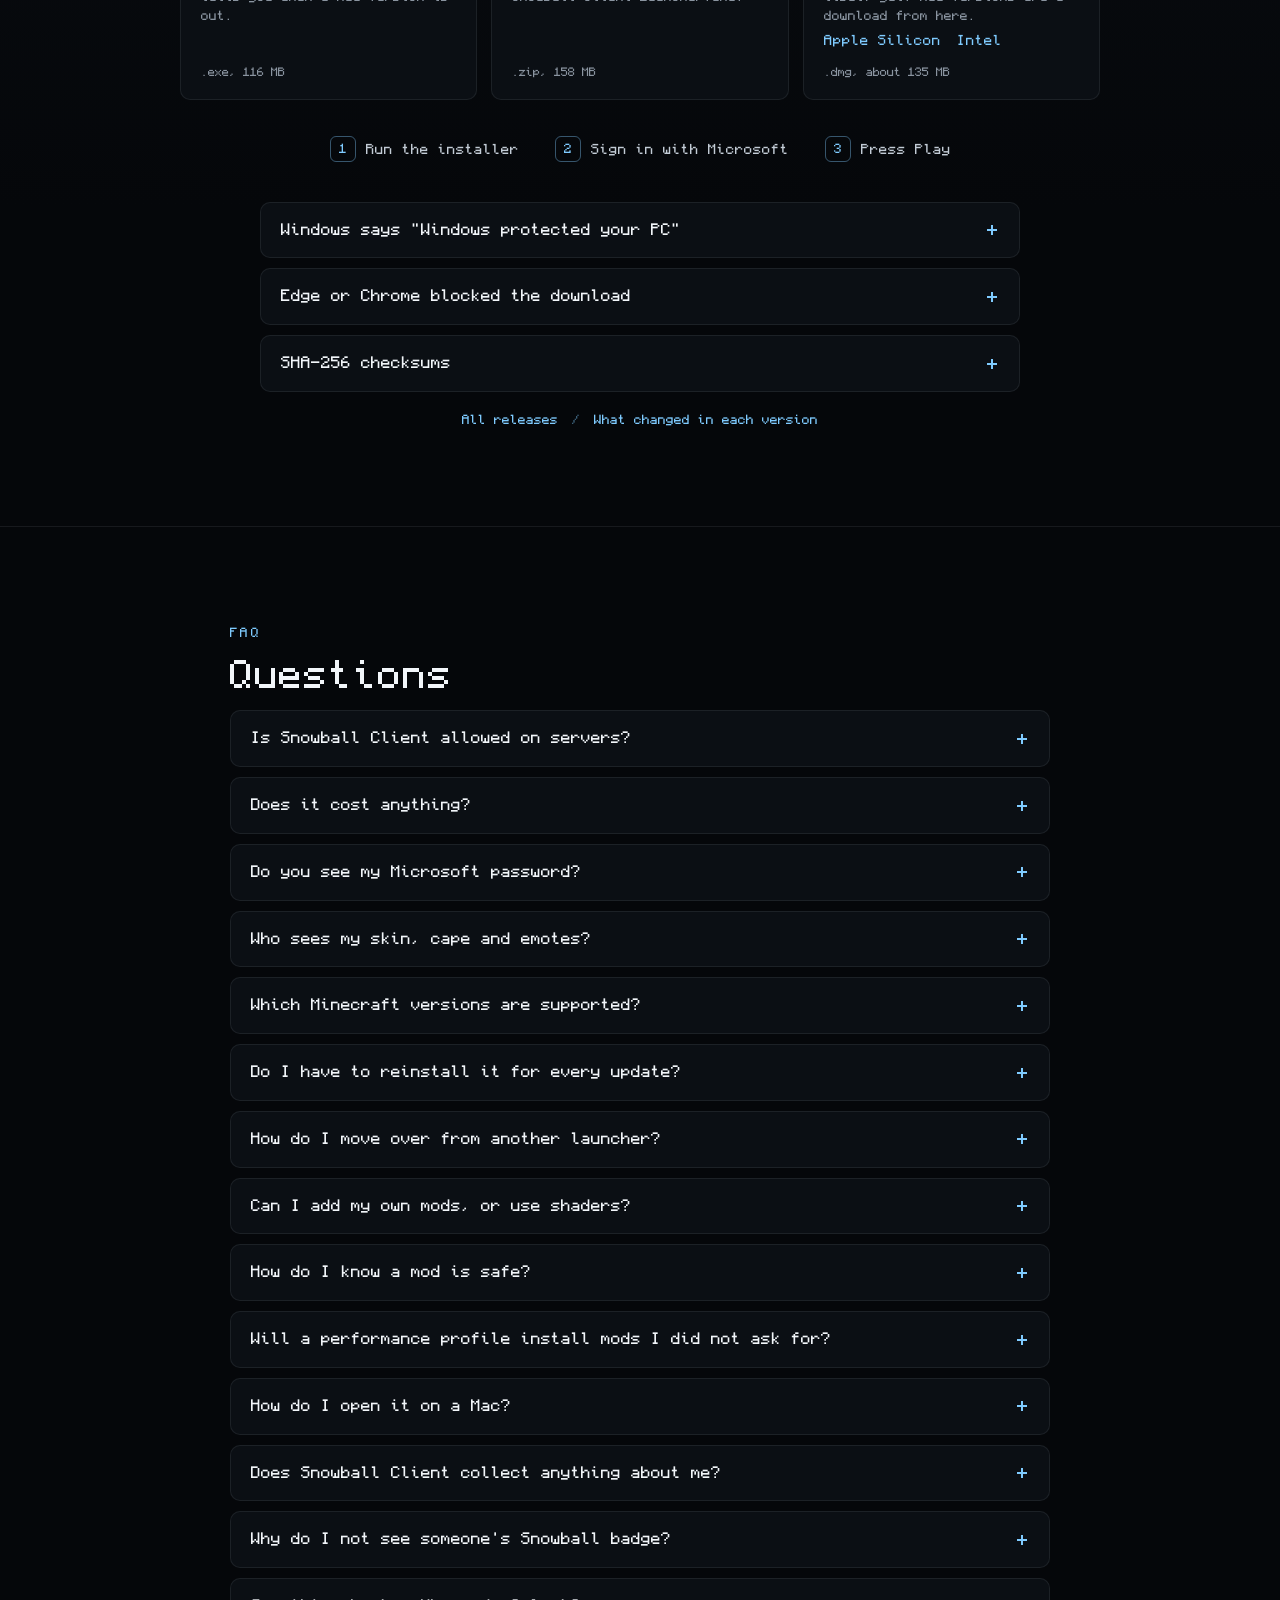
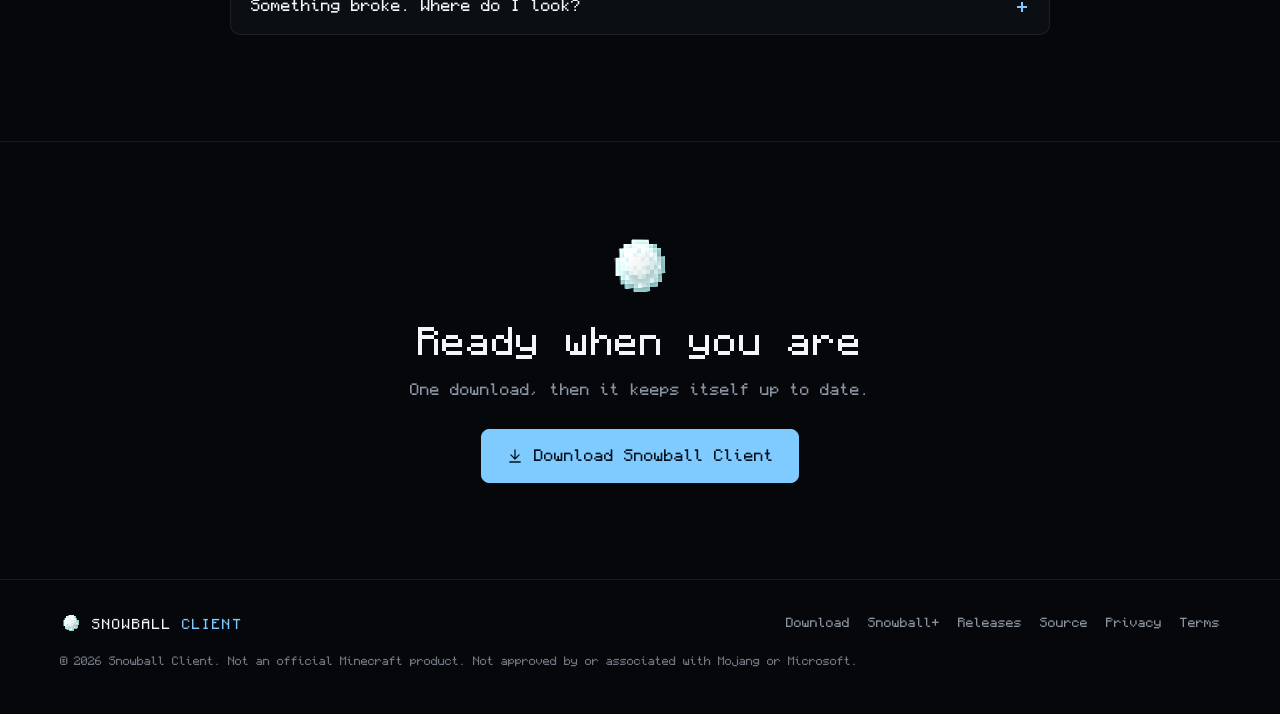
==== commit 3ea09336: "2.0.0 downloads for Windows and macOS Snowglass: a new glass look for Snowball's menus and HUD. The " ====
--- a/index.html
+++ b/index.html
@@ -54,15 +54,15 @@
         <img class="hero-bg" src="assets/scene-sunset.jpg" alt="" width="1920" height="1080" fetchpriority="high" />
         <div class="wrap hero-grid">
           <div class="hero-copy">
-            <a class="pill" href="store.html"><b>NEW</b> 1.12.0: Snowball+ capes, name colours and emotes</a>
+            <a class="pill" href="https://github.com/met4a/snowball-website/releases/tag/2.0.0"><b>NEW</b> 2.0.0: Snowglass, a new glass look for the menus and HUD</a>
             <h1><img src="assets/logo.png" alt="" width="64" height="64" />SNOWBALL <span>CLIENT</span></h1>
             <p class="tagline">A free Minecraft launcher with its own client built in.</p>
             <p class="lead">Press Right Shift in game for every HUD, PvP, performance and visual module. Change your skin, wear a cape, throw an emote. On Minecraft 1.8.9, 1.21.11 and 26.2.</p>
             <div class="hero-actions">
-              <a class="btn primary big" href="https://github.com/met4a/snowball-website/releases/download/1.12.0/SnowballClient-1.12.0-setup.exe"><svg class="ic" aria-hidden="true"><use href="#i-windows" /></svg>Download for Windows</a>
+              <a class="btn primary big" href="https://github.com/met4a/snowball-website/releases/download/2.0.0/SnowballClient-2.0.0-setup.exe"><svg class="ic" aria-hidden="true"><use href="#i-windows" /></svg>Download for Windows</a>
               <a class="btn big" href="#try">Try the menu</a>
             </div>
-            <p class="hero-meta">Version 1.12.0 <b>/</b> 115 MB <b>/</b> Windows 10 and 11 <b>/</b> <a href="#download">macOS beta</a></p>
+            <p class="hero-meta">Version 2.0.0 <b>/</b> 116 MB <b>/</b> Windows 10 and 11 <b>/</b> <a href="#download">macOS beta</a></p>
           </div>
           <figure class="shot hero-shot">
             <img src="assets/shot-title.jpg" alt="The Snowball Client main menu in Minecraft 26.2: the player's head and name, round buttons for Singleplayer and Multiplayer, and a Snowball Menu button" width="1600" height="900" fetchpriority="high" />
@@ -345,24 +345,24 @@
             <div class="dl-info">
               <img src="assets/logo.png" alt="" width="56" height="56" />
               <div>
-                <h3>Snowball Client 1.12.0</h3>
+                <h3>Snowball Client 2.0.0</h3>
                 <p>For Windows 10 and 11 (64-bit). Installs with a Start menu shortcut and updates itself from then on.</p>
               </div>
             </div>
-            <a class="btn primary big" href="https://github.com/met4a/snowball-website/releases/download/1.12.0/SnowballClient-1.12.0-setup.exe"><svg class="ic" aria-hidden="true"><use href="#i-arrow" /></svg>Download installer <small>.exe, 115 MB</small></a>
+            <a class="btn primary big" href="https://github.com/met4a/snowball-website/releases/download/2.0.0/SnowballClient-2.0.0-setup.exe"><svg class="ic" aria-hidden="true"><use href="#i-arrow" /></svg>Download installer <small>.exe, 116 MB</small></a>
           </div>
 
           <div class="dl-alt">
-            <a class="dl-opt reveal" href="https://github.com/met4a/snowball-website/releases/download/1.12.0/SnowballClient-1.12.0-portable.exe">
-              <b>Portable</b><span>One file you run from anywhere. Nothing is installed, and it tells you when a new version is out.</span><small>.exe, 115 MB</small>
+            <a class="dl-opt reveal" href="https://github.com/met4a/snowball-website/releases/download/2.0.0/SnowballClient-2.0.0-portable.exe">
+              <b>Portable</b><span>One file you run from anywhere. Nothing is installed, and it tells you when a new version is out.</span><small>.exe, 116 MB</small>
             </a>
-            <a class="dl-opt reveal" href="https://github.com/met4a/snowball-website/releases/download/1.12.0/SnowballClient-1.12.0-win.zip">
-              <b>Zip</b><span>For when your browser refuses a .exe. Unpack it and run Snowball Client Launcher.exe.</span><small>.zip, 157 MB</small>
+            <a class="dl-opt reveal" href="https://github.com/met4a/snowball-website/releases/download/2.0.0/SnowballClient-2.0.0-win.zip">
+              <b>Zip</b><span>For when your browser refuses a .exe. Unpack it and run Snowball Client Launcher.exe.</span><small>.zip, 158 MB</small>
             </a>
             <div class="dl-opt mac reveal">
-              <b>macOS beta</b><span>Still version 1.8.2, so without the skin changer and 3D menus. New versions are a download for now.</span>
-              <span class="mac-links"><a href="https://github.com/met4a/snowball-website/releases/download/v1.8.2/SnowballClient-1.8.2-mac-arm64.dmg">Apple Silicon</a><a href="https://github.com/met4a/snowball-website/releases/download/v1.8.2/SnowballClient-1.8.2-mac-x64.dmg">Intel</a></span>
-              <small>.dmg, about 130 MB</small>
+              <b>macOS beta</b><span>Version 2.0.0, the same as Windows. It does not update itself yet: new versions are a download from here.</span>
+              <span class="mac-links"><a href="https://github.com/met4a/snowball-website/releases/download/2.0.0/SnowballClient-2.0.0-mac-arm64.dmg">Apple Silicon</a><a href="https://github.com/met4a/snowball-website/releases/download/2.0.0/SnowballClient-2.0.0-mac-x64.dmg">Intel</a></span>
+              <small>.dmg, about 135 MB</small>
             </div>
           </div>
 
@@ -390,16 +390,16 @@
             <details>
               <summary>SHA-256 checksums</summary>
               <dl class="sums">
-                <dt>SnowballClient-1.12.0-setup.exe</dt>
-                <dd>30fe6cb40449c6ebd54926583d723c8b98fe8f669210671894b415c034953df1</dd>
-                <dt>SnowballClient-1.12.0-portable.exe</dt>
-                <dd>134c22ba6f3ef69d7cae77488646be119d755615444cf10e8120a85c12ad351b</dd>
-                <dt>SnowballClient-1.12.0-win.zip</dt>
-                <dd>3db0f5b8c3ea9d164d5585f1ee5d0f2f2928264f84c1563f00c2564d27d8b461</dd>
-                <dt>SnowballClient-1.8.2-mac-arm64.dmg</dt>
-                <dd>ba978aae46f5c2aebd6f9dcc38c2ff895f90e1c8afe27fa8f0156463dedeaca7</dd>
-                <dt>SnowballClient-1.8.2-mac-x64.dmg</dt>
-                <dd>abbbc5840a8fc8dd0e438a4c459363fe9a8a5837b9a51956bc9f11f3f7dfc3fa</dd>
+                <dt>SnowballClient-2.0.0-setup.exe</dt>
+                <dd>b4afd5136dcc8c7eaabf139f96c0a256d2368ea9273acc1c56375722f348f290</dd>
+                <dt>SnowballClient-2.0.0-portable.exe</dt>
+                <dd>34fcdad4bca50dfe0d96681544d9d8b772792301e567fa1f68f5d07df4f4b378</dd>
+                <dt>SnowballClient-2.0.0-win.zip</dt>
+                <dd>d3e7bf115fe8573bb13d8a0a9dd36675c80fbf82859505346d523162400b7059</dd>
+                <dt>SnowballClient-2.0.0-mac-arm64.dmg</dt>
+                <dd>4381787c1508b5d5b3cbee784f1d9fa016b9a5e4793538284a11796e7daed8c5</dd>
+                <dt>SnowballClient-2.0.0-mac-x64.dmg</dt>
+                <dd>5ca60720f37ee4ee48abde69893480b507830c2f27ba3e15c36dc18147403c9b</dd>
               </dl>
             </details>
           </div>
@@ -453,7 +453,7 @@
           </details>
           <details>
             <summary>How do I open it on a Mac?</summary>
-            <p>The Mac build is a beta, still on version 1.8.2, and not signed with an Apple certificate yet, so the first time macOS says it cannot check it. Open System Settings, then Privacy &amp; Security, and choose Open Anyway next to Snowball Client (or Control-click the app and choose Open). On GitHub's Mac machines it starts Minecraft 1.21.11 with Snowball Client on Apple Silicon and Intel, and 26.2 on Apple Silicon; 1.8.9 could not be checked there because those machines have no graphics card - tell us how it runs on yours.</p>
+            <p>The Mac build is a beta, on version 2.0.0 like Windows, and not signed with an Apple certificate yet, so the first time macOS says it cannot check it. Open System Settings, then Privacy &amp; Security, and choose Open Anyway next to Snowball Client (or Control-click the app and choose Open). On GitHub's Mac machines it starts Minecraft 1.21.11 with Snowball Client on Apple Silicon and Intel, and 26.2 on Apple Silicon; 1.8.9 could not be checked there because those machines have no graphics card - tell us how it runs on yours.</p>
           </details>
           <details>
             <summary>Does Snowball Client collect anything about me?</summary>
